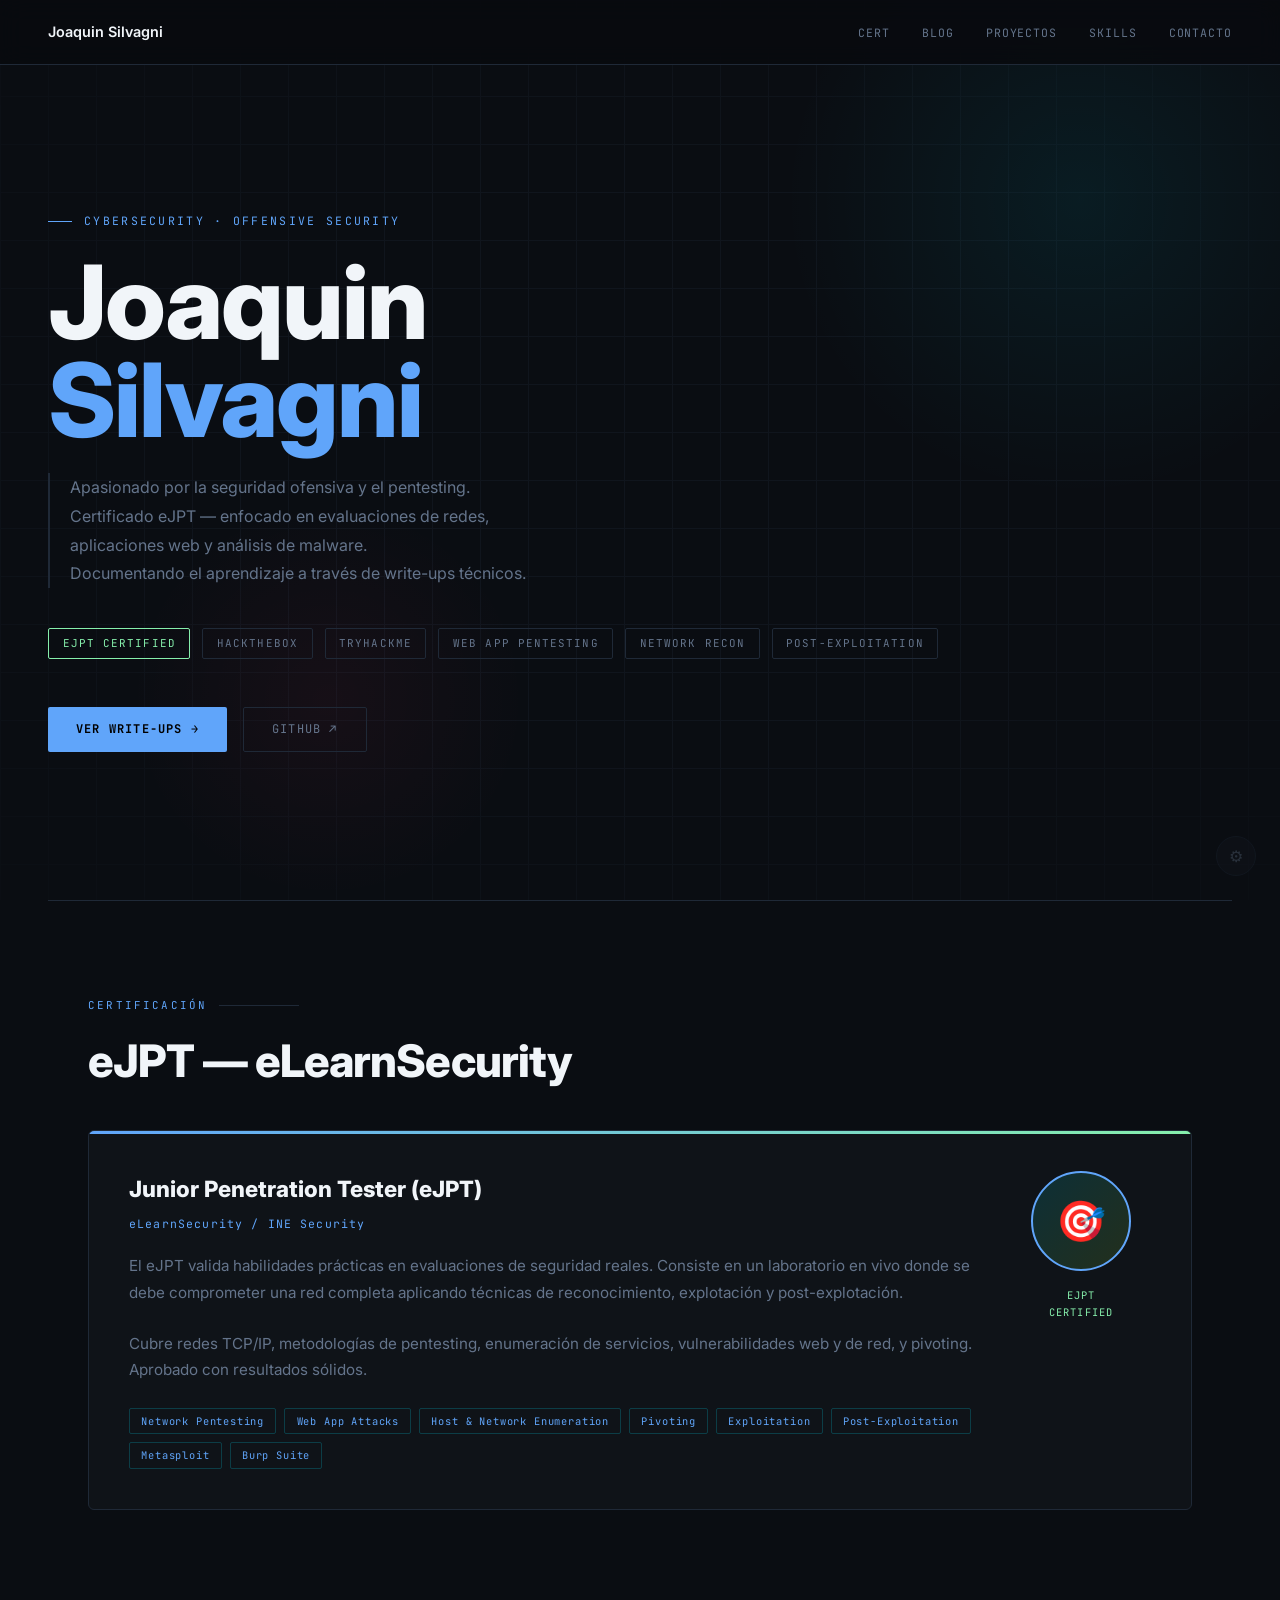
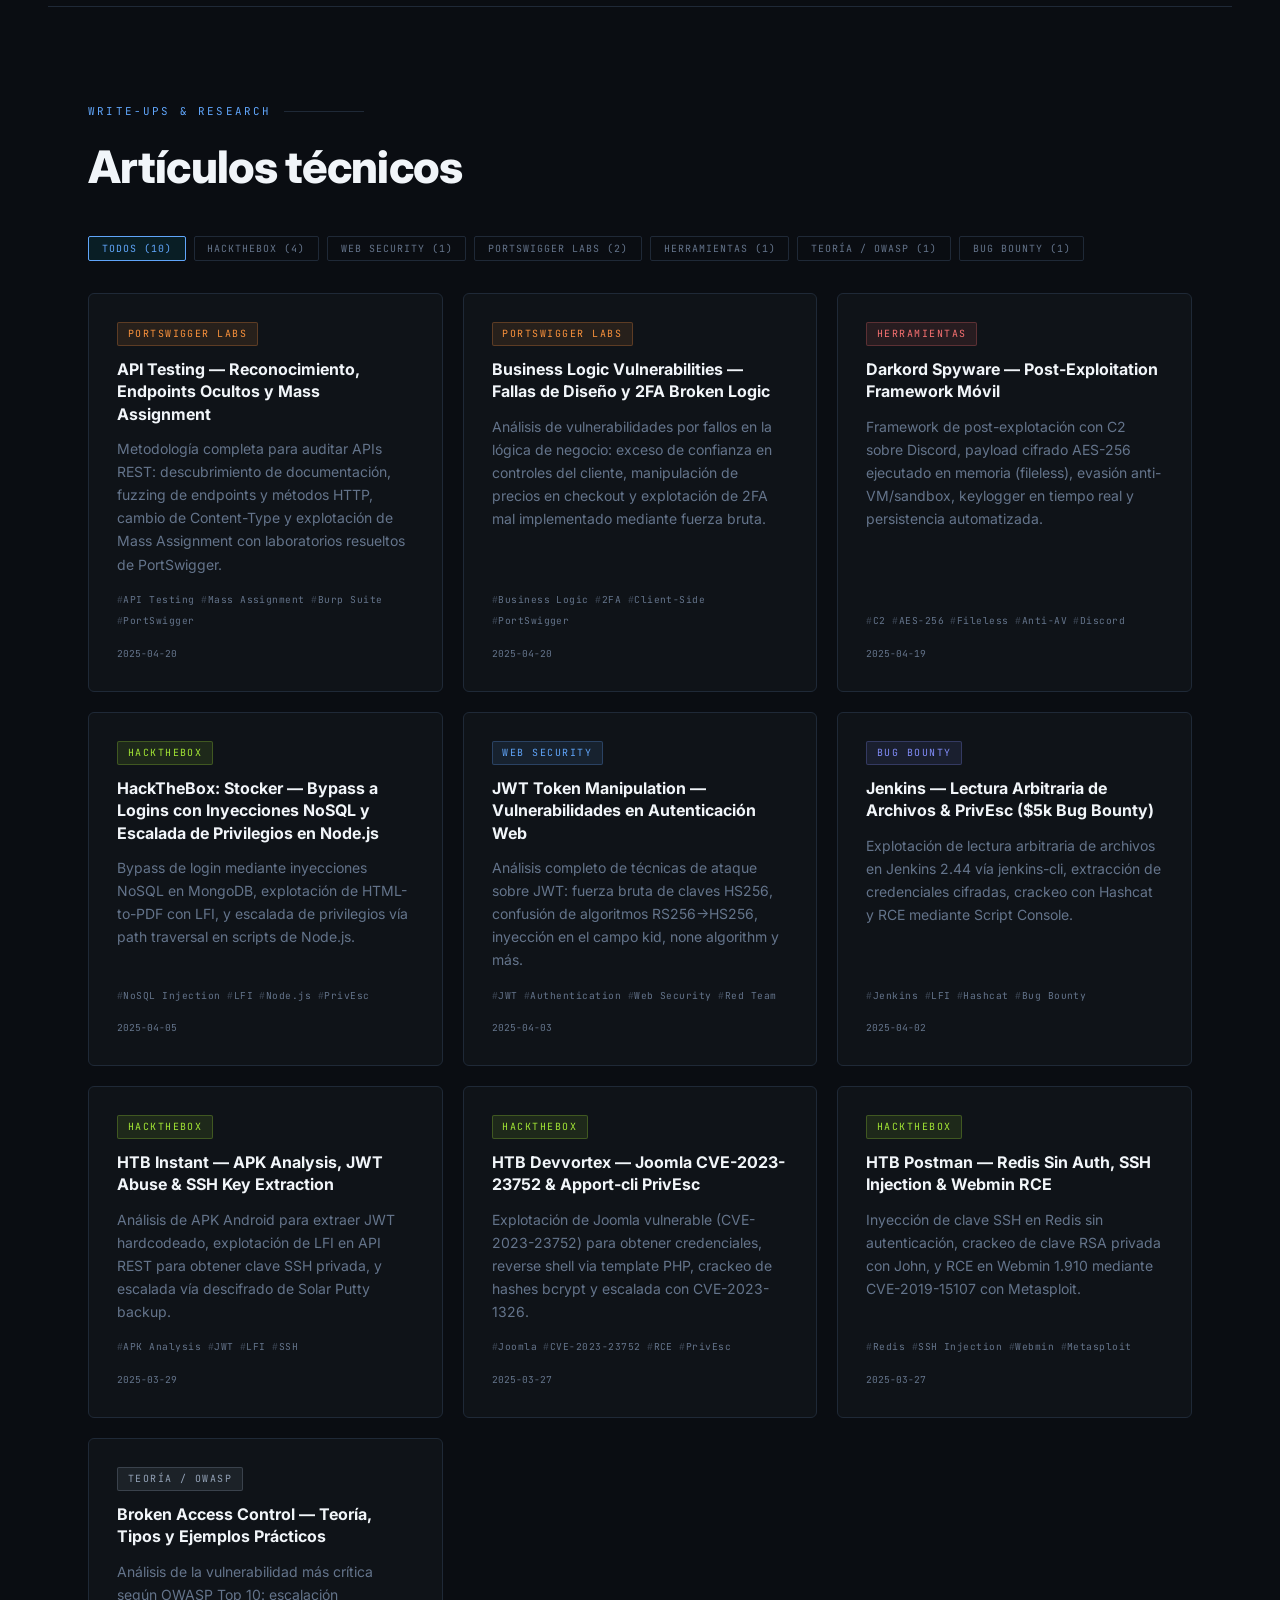
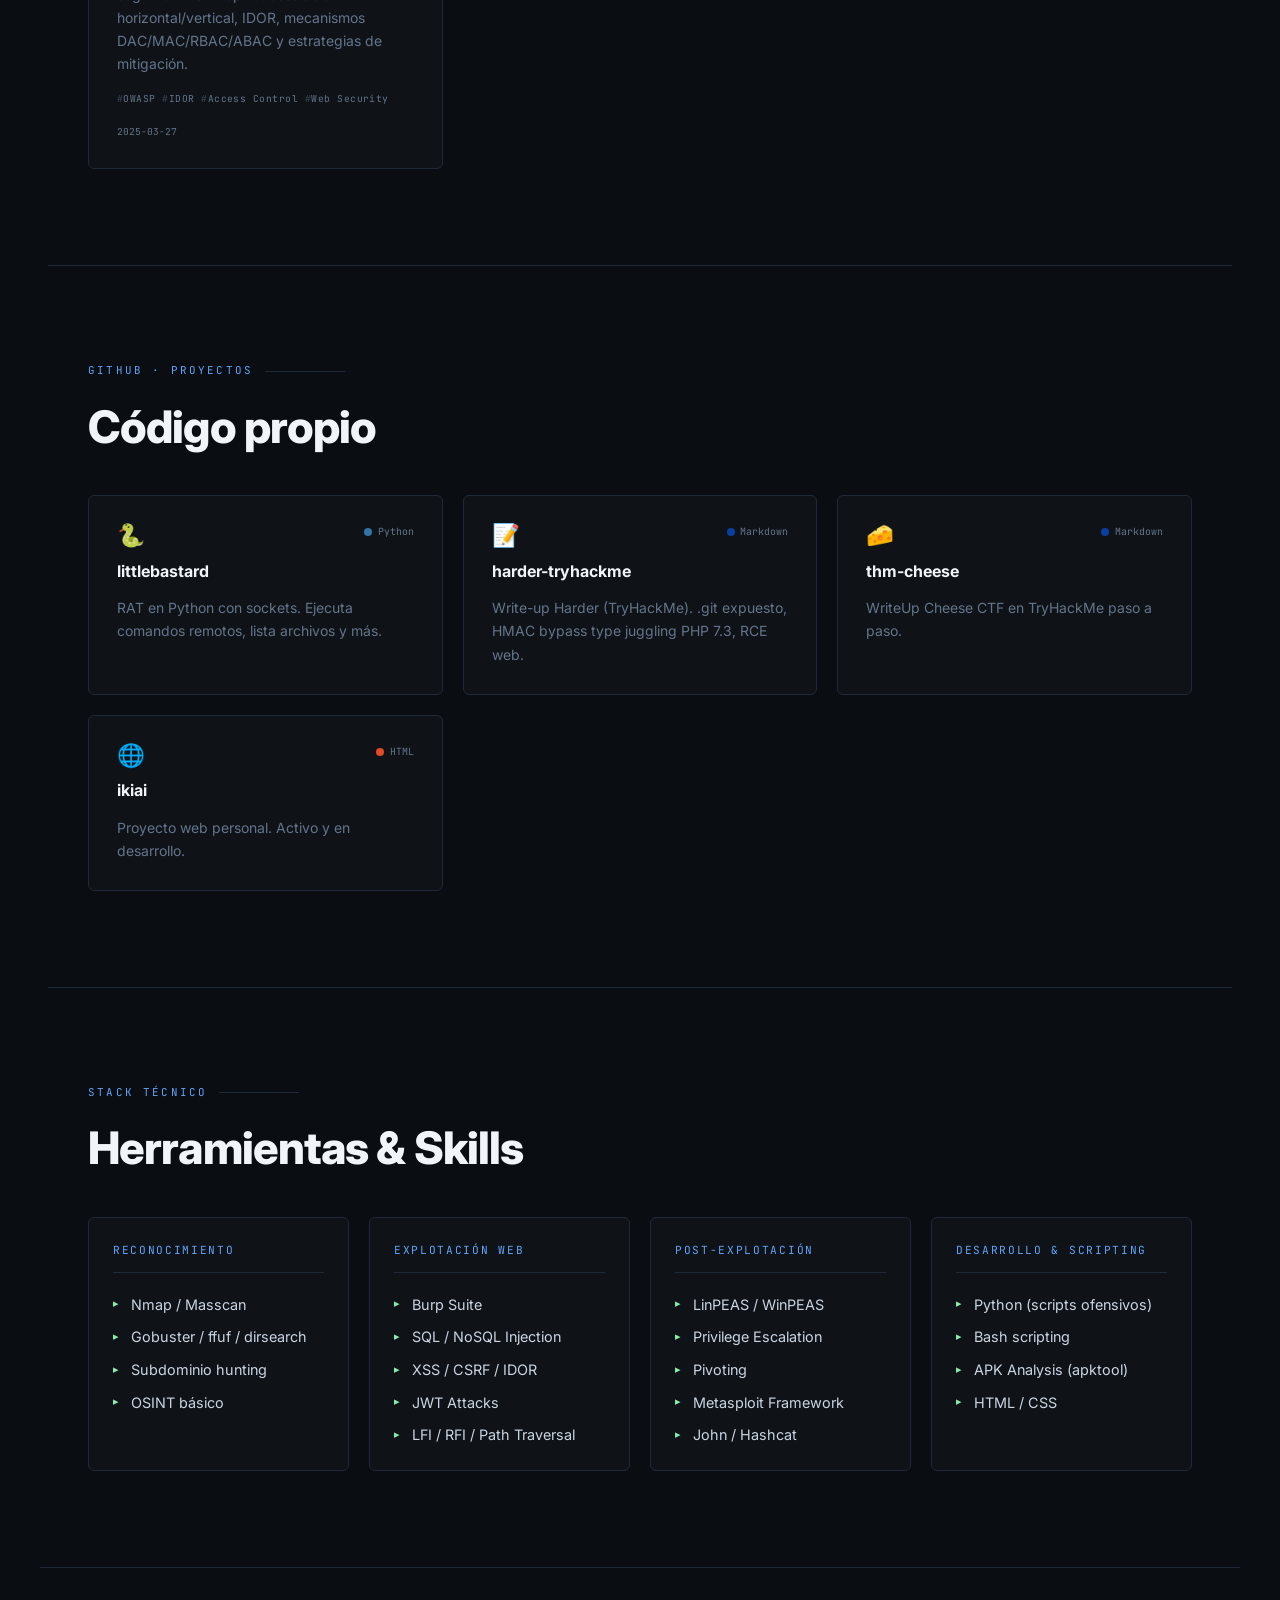
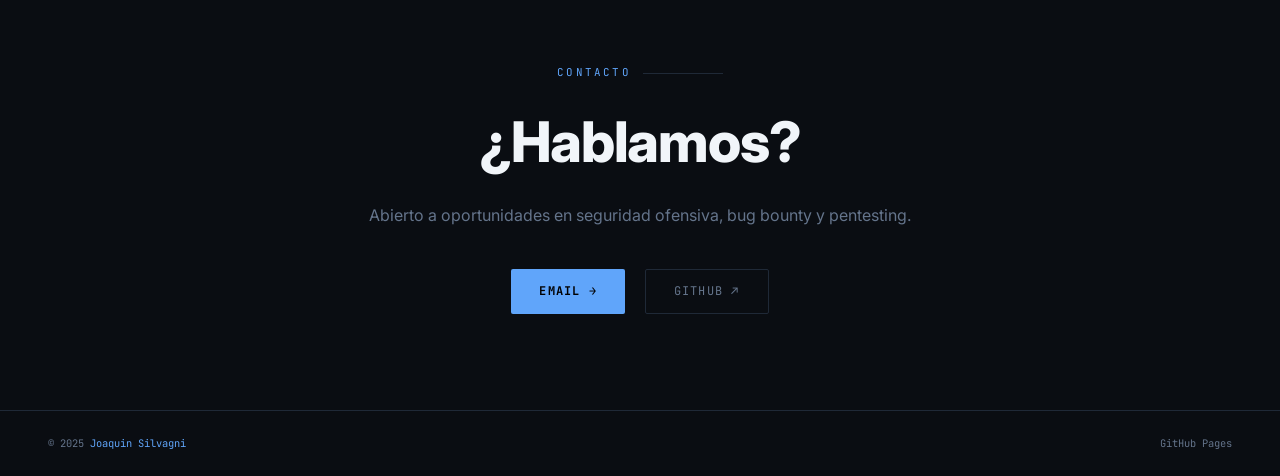
==== index.html @ 11110699 "Rediseño profesional + 2 nuevos artículos PortSwigger - Eliminar alias zsodex y terminal card del he" ====
<!DOCTYPE html>
<html lang="es">

<head>
    <meta charset="UTF-8" />
    <meta name="viewport" content="width=device-width, initial-scale=1.0" />
    <title>Joaquin Silvagni — Seguridad Informática</title>
    <meta name="description" content="Portfolio de ciberseguridad de Joaquin Silvagni (zSodex). Pentester certificado eJPT, write-ups de HackTheBox, investigación en seguridad web y herramientas ofensivas.">
    <link rel="preconnect" href="https://fonts.googleapis.com" />
    <link href="https://fonts.googleapis.com/css2?family=Inter:wght@400;500;600;700;800&family=JetBrains+Mono:ital,wght@0,400;0,700;1,400&display=swap" rel="stylesheet" />
    <link rel="stylesheet" href="css/style.css" />
</head>

<body>

    <nav>
        <a class="nav-logo" href="index.html">Joaquin Silvagni</a>
        <ul class="nav-links">
            <li><a href="#ejpt">Cert</a></li>
            <li><a href="#blog">Blog</a></li>
            <li><a href="#proyectos">Proyectos</a></li>
            <li><a href="#skills">Skills</a></li>
            <li><a href="#contacto">Contacto</a></li>
        </ul>
    </nav>

    <!-- HERO -->
    <div class="hero">
        <div class="hero-grid-bg"></div>
        <div class="hero-glow"></div>
        <div class="hero-glow2"></div>
        <div class="hero-content">
            <div class="hero-tag fi">Cybersecurity · Offensive Security</div>
            <h1 class="fi">Joaquin<br><span class="accent">Silvagni</span></h1>
            <p class="hero-desc fi">Apasionado por la seguridad ofensiva y el pentesting.<br>Certificado eJPT —
                enfocado en evaluaciones de redes,<br>aplicaciones web y análisis de malware.<br>Documentando el
                aprendizaje a través de write-ups técnicos.</p>
            <div class="hero-badges fi">
                <span class="badge highlight">eJPT certified</span>
                <span class="badge">HackTheBox</span>
                <span class="badge">TryHackMe</span>
                <span class="badge">Web App Pentesting</span>
                <span class="badge">Network Recon</span>
                <span class="badge">Post-Exploitation</span>
            </div>
            <div class="hero-cta fi">
                <a class="btn btn-primary" href="#blog">Ver Write-ups →</a>
                <a href="https://github.com/joacosilvagni" target="_blank" class="btn btn-ghost">GitHub ↗</a>
            </div>
        </div>
    </div>

    <hr class="fd">

    <!-- CERTIFICACIÓN -->
    <div class="sw" id="ejpt">
        <div class="sl">Certificación</div>
        <h2 class="st">eJPT — eLearnSecurity</h2>
        <div class="ejpt-card">
            <div>
                <div class="ejpt-title">Junior Penetration Tester (eJPT)</div>
                <div class="ejpt-sub">eLearnSecurity / INE Security</div>
                <p class="ejpt-desc">El eJPT valida habilidades prácticas en evaluaciones de seguridad reales.
                    Consiste en un laboratorio en vivo donde se debe comprometer una red completa aplicando técnicas
                    de reconocimiento, explotación y post-explotación.</p>
                <p class="ejpt-desc">Cubre redes TCP/IP, metodologías de pentesting, enumeración de servicios,
                    vulnerabilidades web y de red, y pivoting. Aprobado con resultados sólidos.</p>
                <div class="ejpt-topics">
                    <span class="tt">Network Pentesting</span>
                    <span class="tt">Web App Attacks</span>
                    <span class="tt">Host & Network Enumeration</span>
                    <span class="tt">Pivoting</span>
                    <span class="tt">Exploitation</span>
                    <span class="tt">Post-Exploitation</span>
                    <span class="tt">Metasploit</span>
                    <span class="tt">Burp Suite</span>
                </div>
            </div>
            <div class="ejpt-badge-box">
                <div class="ejpt-badge-icon">🎯</div>
                <div class="ejpt-badge-label">eJPT<br>Certified</div>
            </div>
        </div>
    </div>

    <hr class="fd">

    <!-- BLOG -->
    <div class="sw" id="blog">
        <div class="sl">Write-ups & Research</div>
        <h2 class="st">Artículos técnicos</h2>
        <div class="filters" id="filters-container"></div>
        <div class="ag" id="cards-container"></div>
    </div>

    <hr class="fd">

    <!-- PROYECTOS -->
    <div class="sw" id="proyectos">
        <div class="sl">GitHub · Proyectos</div>
        <h2 class="st">Código propio</h2>
        <div class="pg">
            <a class="pc" href="https://github.com/joacosilvagni/littlebastard" target="_blank">
                <div class="ph"><span class="pi">🐍</span><span class="pl"><span class="ld lang-python"></span>Python</span></div>
                <div class="pn">littlebastard</div>
                <div class="pd">RAT en Python con sockets. Ejecuta comandos remotos, lista archivos y más.</div>
            </a>
            <a class="pc" href="https://github.com/joacosilvagni/harder-tryhackme" target="_blank">
                <div class="ph"><span class="pi">📝</span><span class="pl"><span class="ld lang-md"></span>Markdown</span></div>
                <div class="pn">harder-tryhackme</div>
                <div class="pd">Write-up Harder (TryHackMe). .git expuesto, HMAC bypass type juggling PHP 7.3, RCE web.</div>
            </a>
            <a class="pc" href="https://github.com/joacosilvagni/thm-cheese" target="_blank">
                <div class="ph"><span class="pi">🧀</span><span class="pl"><span class="ld lang-md"></span>Markdown</span></div>
                <div class="pn">thm-cheese</div>
                <div class="pd">WriteUp Cheese CTF en TryHackMe paso a paso.</div>
            </a>
            <a class="pc" href="https://github.com/joacosilvagni/ikiai" target="_blank">
                <div class="ph"><span class="pi">🌐</span><span class="pl"><span class="ld lang-html"></span>HTML</span></div>
                <div class="pn">ikiai</div>
                <div class="pd">Proyecto web personal. Activo y en desarrollo.</div>
            </a>
        </div>
    </div>

    <hr class="fd">

    <!-- SKILLS -->
    <div class="sw" id="skills">
        <div class="sl">Stack técnico</div>
        <h2 class="st">Herramientas & Skills</h2>
        <div class="sg">
            <div class="sk">
                <div class="skt">Reconocimiento</div>
                <ul class="skl">
                    <li class="ski">Nmap / Masscan</li>
                    <li class="ski">Gobuster / ffuf / dirsearch</li>
                    <li class="ski">Subdominio hunting</li>
                    <li class="ski">OSINT básico</li>
                </ul>
            </div>
            <div class="sk">
                <div class="skt">Explotación Web</div>
                <ul class="skl">
                    <li class="ski">Burp Suite</li>
                    <li class="ski">SQL / NoSQL Injection</li>
                    <li class="ski">XSS / CSRF / IDOR</li>
                    <li class="ski">JWT Attacks</li>
                    <li class="ski">LFI / RFI / Path Traversal</li>
                </ul>
            </div>
            <div class="sk">
                <div class="skt">Post-Explotación</div>
                <ul class="skl">
                    <li class="ski">LinPEAS / WinPEAS</li>
                    <li class="ski">Privilege Escalation</li>
                    <li class="ski">Pivoting</li>
                    <li class="ski">Metasploit Framework</li>
                    <li class="ski">John / Hashcat</li>
                </ul>
            </div>
            <div class="sk">
                <div class="skt">Desarrollo & Scripting</div>
                <ul class="skl">
                    <li class="ski">Python (scripts ofensivos)</li>
                    <li class="ski">Bash scripting</li>
                    <li class="ski">APK Analysis (apktool)</li>
                    <li class="ski">HTML / CSS</li>
                </ul>
            </div>
        </div>
    </div>

    <!-- CONTACTO -->
    <div class="cs" id="contacto">
        <div class="sl" style="justify-content:center;margin-bottom:1rem">Contacto</div>
        <h2 class="ct">¿Hablamos?</h2>
        <p class="csub">Abierto a oportunidades en seguridad ofensiva, bug bounty y pentesting.</p>
        <div class="cl">
            <a href="mailto:joaquinsilvagni@gmail.com" class="btn btn-primary">Email →</a>
            <a href="https://github.com/joacosilvagni" target="_blank" class="btn btn-ghost">GitHub ↗</a>
        </div>
    </div>

    <footer>
        <span>© 2025 <span class="fa">Joaquin Silvagni</span></span>
        <span>GitHub Pages</span>
    </footer>

    <!-- ADMIN BUTTON -->
    <button class="adm-btn" id="admBtn" title="Panel admin">⚙</button>

    <!-- ADMIN OVERLAY -->
    <div class="adm-ov" id="admOv">
        <div class="adm-inner">

            <!-- TOKEN GLOBAL -->
            <div class="tok-section">
                <div class="tok-label">GitHub Token (scope: repo) — se usa en todas las acciones</div>
                <div class="tok-row">
                    <input type="password" id="globalTok" placeholder="ghp_xxxxxxxxxxxxxxxxxxxx" />
                    <button class="btn btn-sm btn-ghost" onclick="saveTok()">Guardar</button>
                </div>
                <div class="tok-ok" id="tokOk" style="display:none">✓ Token guardado para esta sesión</div>
                <div class="tnote" style="margin-top:.4rem">Generalo en <a
                        href="https://github.com/settings/tokens/new?scopes=repo"
                        target="_blank">github.com/settings/tokens</a> → scope <strong>repo</strong></div>
            </div>

            <!-- PANEL PRINCIPAL -->
            <div class="adm-panel">
                <div class="adm-hdr">
                    <span class="adm-ttl">// Panel de administración</span>
                    <button class="adm-x" id="admX">✕</button>
                </div>

                <!-- TABS -->
                <div class="adm-tabs">
                    <button class="adm-tab active" data-tab="tab-post">✏ Nuevo Post</button>
                    <button class="adm-tab" data-tab="tab-cats">🏷 Categorías</button>
                    <button class="adm-tab" data-tab="tab-posts">📋 Posts</button>
                </div>

                <div class="adm-body">

                    <!-- TAB: NUEVO POST -->
                    <div class="tab-content active" id="tab-post">
                        <div class="fr">
                            <div class="f"><label>Título</label><input type="text" id="ptitle"
                                    placeholder="HTB MáquinaXYZ — Técnica explotada"></div>
                            <div class="f"><label>Fecha</label><input type="text" id="pdate" placeholder="2025-04-20">
                            </div>
                        </div>
                        <div class="fr">
                            <div class="f">
                                <label>Categoría</label>
                                <select id="pcat"></select>
                            </div>
                            <div class="f"><label>Tags (separados por coma)</label><input type="text" id="ptags"
                                    placeholder="LFI, PrivEsc, JWT"></div>
                        </div>
                        <div class="f"><label>Descripción / resumen</label><textarea id="pdesc" rows="2"
                                placeholder="Breve descripción del post..."></textarea></div>
                        <div class="f">
                            <label>Contenido completo (Markdown)</label>
                            <textarea id="pbody" rows="20"
                                placeholder="## Introducción&#10;&#10;Escribí el writeup acá...&#10;&#10;### Enumeración inicial&#10;&#10;```&#10;nmap -sCV -p- 10.10.10.x&#10;```&#10;&#10;**Hallazgo:** puerto 80 abierto.&#10;&#10;- Puerto 22: SSH&#10;- Puerto 80: HTTP&#10;&#10;> Tip importante&#10;&#10;---&#10;&#10;## Explotación"></textarea>
                            <div class="hint"><code>## H2</code> · <code>### H3</code> · <code>**negrita**</code> ·
                                <code>`inline`</code> · <code>```bloque```</code> · <code>- lista</code> ·
                                <code>&gt; cita</code> · <code>---</code></div>
                        </div>
                        <div class="adm-acts">
                            <button class="btn btn-primary" id="pubBtn">Publicar post →</button>
                            <button class="btn btn-ghost" onclick="closeAdmin()">Cancelar</button>
                        </div>
                        <div class="msg" id="postMsg"></div>
                    </div>

                    <!-- TAB: CATEGORÍAS -->
                    <div class="tab-content" id="tab-cats">
                        <div class="cat-list" id="cat-list"></div>
                        <hr class="adm-sep">
                        <div style="font-family:var(--mono);font-size:.68rem;color:var(--accent);letter-spacing:.12em;text-transform:uppercase;margin-bottom:1rem">
                            + Nueva categoría</div>
                        <div class="fr">
                            <div class="f"><label>ID (sin espacios, ej: bug-bounty)</label><input type="text"
                                    id="cat-id" placeholder="bug-bounty"></div>
                            <div class="f"><label>Nombre visible</label><input type="text" id="cat-name-input"
                                    placeholder="Bug Bounty"></div>
                        </div>
                        <div class="f">
                            <label>Color</label>
                            <div class="color-row" id="color-picker"></div>
                            <input type="text" id="cat-color" placeholder="#00e5ff"
                                style="margin-top:.5rem;width:120px" />
                        </div>
                        <div style="margin-top:.5rem;font-family:var(--mono);font-size:.7rem;color:var(--text-dim)">
                            Preview: <span id="cat-preview" class="cat-badge" style="margin-left:.5rem">Nombre</span>
                        </div>
                        <div class="adm-acts">
                            <button class="btn btn-primary btn-sm" id="addCatBtn">Crear categoría →</button>
                        </div>
                        <div class="msg" id="catMsg"></div>
                    </div>

                    <!-- TAB: POSTS -->
                    <div class="tab-content" id="tab-posts">
                        <div style="font-family:var(--mono);font-size:.7rem;color:var(--text-dim);margin-bottom:1rem">
                            Posts publicados — podés eliminar cualquiera.</div>
                        <div class="post-list" id="post-list"></div>
                        <div class="msg" id="listMsg"></div>
                    </div>

                </div>
            </div>
        </div>
    </div>

    <script>
        // ═══════════════════════════════════════════════════════════
        // CATEGORÍAS
        // ═══════════════════════════════════════════════════════════
        const CATEGORIES = [
            { id: "htb", name: "HackTheBox", color: "#a3e635" },
            { id: "web", name: "Web Security", color: "#60a5fa" },
            { id: "portswigger", name: "PortSwigger Labs", color: "#fb923c" },
            { id: "tool", name: "Herramientas", color: "#f87171" },
            { id: "theory", name: "Teoría / OWASP", color: "#94a3b8" },
            { id: "bugbounty", name: "Bug Bounty", color: "#818cf8" }
        ];

        // ═══════════════════════════════════════════════════════════
        // POSTS — metadata + link a página individual
        // ═══════════════════════════════════════════════════════════
        const POSTS = [
            {
                id: 1, cat: "htb",
                title: "HackTheBox: Stocker — Bypass a Logins con Inyecciones NoSQL y Escalada de Privilegios en Node.js",
                date: "2025-04-05",
                desc: "Bypass de login mediante inyecciones NoSQL en MongoDB, explotación de HTML-to-PDF con LFI, y escalada de privilegios vía path traversal en scripts de Node.js.",
                tags: ["NoSQL Injection", "LFI", "Node.js", "PrivEsc"],
                url: "posts/stocker.html"
            },
            {
                id: 2, cat: "web",
                title: "JWT Token Manipulation — Vulnerabilidades en Autenticación Web",
                date: "2025-04-03",
                desc: "Análisis completo de técnicas de ataque sobre JWT: fuerza bruta de claves HS256, confusión de algoritmos RS256→HS256, inyección en el campo kid, none algorithm y más.",
                tags: ["JWT", "Authentication", "Web Security", "Red Team"],
                url: "posts/jwt-manipulation.html"
            },
            {
                id: 3, cat: "bugbounty",
                title: "Jenkins — Lectura Arbitraria de Archivos & PrivEsc ($5k Bug Bounty)",
                date: "2025-04-02",
                desc: "Explotación de lectura arbitraria de archivos en Jenkins 2.44 vía jenkins-cli, extracción de credenciales cifradas, crackeo con Hashcat y RCE mediante Script Console.",
                tags: ["Jenkins", "LFI", "Hashcat", "Bug Bounty"],
                url: "posts/jenkins.html"
            },
            {
                id: 4, cat: "htb",
                title: "HTB Instant — APK Analysis, JWT Abuse & SSH Key Extraction",
                date: "2025-03-29",
                desc: "Análisis de APK Android para extraer JWT hardcodeado, explotación de LFI en API REST para obtener clave SSH privada, y escalada vía descifrado de Solar Putty backup.",
                tags: ["APK Analysis", "JWT", "LFI", "SSH"],
                url: "posts/instant.html"
            },
            {
                id: 5, cat: "htb",
                title: "HTB Devvortex — Joomla CVE-2023-23752 & Apport-cli PrivEsc",
                date: "2025-03-27",
                desc: "Explotación de Joomla vulnerable (CVE-2023-23752) para obtener credenciales, reverse shell via template PHP, crackeo de hashes bcrypt y escalada con CVE-2023-1326.",
                tags: ["Joomla", "CVE-2023-23752", "RCE", "PrivEsc"],
                url: "posts/devvortex.html"
            },
            {
                id: 6, cat: "htb",
                title: "HTB Postman — Redis Sin Auth, SSH Injection & Webmin RCE",
                date: "2025-03-27",
                desc: "Inyección de clave SSH en Redis sin autenticación, crackeo de clave RSA privada con John, y RCE en Webmin 1.910 mediante CVE-2019-15107 con Metasploit.",
                tags: ["Redis", "SSH Injection", "Webmin", "Metasploit"],
                url: "posts/postman.html"
            },
            {
                id: 7, cat: "theory",
                title: "Broken Access Control — Teoría, Tipos y Ejemplos Prácticos",
                date: "2025-03-27",
                desc: "Análisis de la vulnerabilidad más crítica según OWASP Top 10: escalación horizontal/vertical, IDOR, mecanismos DAC/MAC/RBAC/ABAC y estrategias de mitigación.",
                tags: ["OWASP", "IDOR", "Access Control", "Web Security"],
                url: "posts/broken-access-control.html"
            },
            {
                id: 8, cat: "tool",
                title: "Darkord Spyware — Post-Exploitation Framework Móvil",
                date: "2025-04-19",
                desc: "Framework de post-explotación con C2 sobre Discord, payload cifrado AES-256 ejecutado en memoria (fileless), evasión anti-VM/sandbox, keylogger en tiempo real y persistencia automatizada.",
                tags: ["C2", "AES-256", "Fileless", "Anti-AV", "Discord"],
                url: "posts/darkord.html"
            },
            {
                id: 9, cat: "portswigger",
                title: "API Testing — Reconocimiento, Endpoints Ocultos y Mass Assignment",
                date: "2025-04-20",
                desc: "Metodología completa para auditar APIs REST: descubrimiento de documentación, fuzzing de endpoints y métodos HTTP, cambio de Content-Type y explotación de Mass Assignment con laboratorios resueltos de PortSwigger.",
                tags: ["API Testing", "Mass Assignment", "Burp Suite", "PortSwigger"],
                url: "posts/portswigger-api-testing.html"
            },
            {
                id: 10, cat: "portswigger",
                title: "Business Logic Vulnerabilities — Fallas de Diseño y 2FA Broken Logic",
                date: "2025-04-20",
                desc: "Análisis de vulnerabilidades por fallos en la lógica de negocio: exceso de confianza en controles del cliente, manipulación de precios en checkout y explotación de 2FA mal implementado mediante fuerza bruta.",
                tags: ["Business Logic", "2FA", "Client-Side", "PortSwigger"],
                url: "posts/portswigger-business-logic.html"
            }
        ];

        // ═══════════════════════════════════════════════════════════
        // UTILS
        // ═══════════════════════════════════════════════════════════
        let activeFilter = 'all';

        function getCat(id) { return CATEGORIES.find(c => c.id === id); }

        function hexToRgba(hex, a) {
            const r = parseInt(hex.slice(1, 3), 16), g = parseInt(hex.slice(3, 5), 16), b = parseInt(hex.slice(5, 7), 16);
            return 'rgba(' + r + ',' + g + ',' + b + ',' + a + ')';
        }

        // ═══════════════════════════════════════════════════════════
        // RENDER CARDS + FILTROS
        // ═══════════════════════════════════════════════════════════
        function buildCard(post) {
            const cat = getCat(post.cat);
            const color = cat ? cat.color : '#94a3b8';
            const d = document.createElement('a');
            d.className = 'ac';
            d.href = post.url;
            d.innerHTML =
                '<span class="cat-badge" style="background:' + hexToRgba(color, .1) + ';color:' + color + ';border:1px solid ' + hexToRgba(color, .25) + '">' + (cat ? cat.name : (post.cat || 'Sin categoría')) + '</span>' +
                '<div class="atitle">' + post.title + '</div>' +
                '<div class="adesc">' + post.desc + '</div>' +
                '<div class="atags">' + (post.tags || []).map(t => '<span class="tag">' + t + '</span>').join('') + '</div>' +
                '<div style="display:flex;justify-content:space-between;align-items:center;margin-top:.25rem">' +
                '<span class="adate">' + (post.date || '') + '</span>' +
                '<span class="aarrow">Leer →</span></div>';
            return d;
        }

        function renderCards() {
            const fc = document.getElementById('filters-container');
            fc.innerHTML = '';
            const allBtn = document.createElement('button');
            allBtn.className = 'filter-btn' + (activeFilter === 'all' ? ' active' : '');
            allBtn.textContent = 'Todos (' + POSTS.length + ')';
            allBtn.addEventListener('click', () => { activeFilter = 'all'; renderCards(); });
            fc.appendChild(allBtn);
            CATEGORIES.forEach(cat => {
                const count = POSTS.filter(p => p.cat === cat.id).length;
                if (!count) return;
                const b = document.createElement('button');
                b.className = 'filter-btn' + (activeFilter === cat.id ? ' active' : '');
                b.textContent = cat.name + ' (' + count + ')';
                if (activeFilter === cat.id) { b.style.borderColor = cat.color; b.style.color = cat.color; b.style.background = hexToRgba(cat.color, .08); }
                b.addEventListener('click', () => { activeFilter = cat.id; renderCards(); });
                fc.appendChild(b);
            });
            const cc = document.getElementById('cards-container');
            cc.innerHTML = '';
            const sorted = [...POSTS].sort((a, b) => (b.date || '').localeCompare(a.date || ''));
            const filtered = activeFilter === 'all' ? sorted : sorted.filter(p => p.cat === activeFilter);
            if (!filtered.length) {
                cc.innerHTML = '<div style="font-family:var(--mono);font-size:.8rem;color:var(--text-dim);grid-column:1/-1;padding:2rem 0">No hay posts en esta categoría aún.</div>';
            } else {
                filtered.forEach(p => cc.appendChild(buildCard(p)));
            }
        }

        renderCards();

        // ═══════════════════════════════════════════════════════════
        // MARKDOWN → HTML RENDERER
        // ═══════════════════════════════════════════════════════════
        function renderMD(md) {
            if (!md) return '<p><em>Sin contenido.</em></p>';
            let h = md
                .replace(/&/g, '&amp;').replace(/</g, '&lt;').replace(/>/g, '&gt;')
                .replace(/```([\s\S]*?)```/g, (_, c) => '<pre><code>' + c.trim() + '</code></pre>')
                .replace(/^### (.+)$/gm, '<h3>$1</h3>')
                .replace(/^## (.+)$/gm, '<h2>$1</h2>')
                .replace(/^# (.+)$/gm, '<h2>$1</h2>')
                .replace(/\*\*(.+?)\*\*/g, '<strong>$1</strong>')
                .replace(/\*(.+?)\*/g, '<em>$1</em>')
                .replace(/`([^`]+)`/g, '<code>$1</code>')
                .replace(/^&gt; (.+)$/gm, '<blockquote><p>$1</p></blockquote>')
                .replace(/^---$/gm, '<hr>')
                .replace(/^- (.+)$/gm, '<li>$1</li>');
            h = h.replace(/(<li>[\s\S]*?<\/li>\n?)+/g, m => '<ul>' + m + '</ul>');
            const bt = /^(<h[23]|<ul|<ol|<li|<pre|<blockquote|<hr)/;
            h = h.split('\n').map(l => { l = l.trim(); if (!l) return ''; if (bt.test(l)) return l; return '<p>' + l + '</p>'; }).join('\n');
            return h;
        }

        // ═══════════════════════════════════════════════════════════
        // SLUG GENERATOR
        // ═══════════════════════════════════════════════════════════
        function slugify(text) {
            return text.toLowerCase()
                .normalize('NFD').replace(/[\u0300-\u036f]/g, '')
                .replace(/[^a-z0-9]+/g, '-')
                .replace(/^-+|-+$/g, '')
                .substring(0, 60);
        }

        // ═══════════════════════════════════════════════════════════
        // POST HTML TEMPLATE GENERATOR
        // ═══════════════════════════════════════════════════════════
        function generatePostHTML(post, bodyHTML) {
            const cat = getCat(post.cat);
            const color = cat ? cat.color : '#94a3b8';
            const catName = cat ? cat.name : (post.cat || 'Sin categoría');
            const tagsHTML = (post.tags || []).map(t => '<span class="tag">' + t + '</span>').join('\n                    ');
            return `<!DOCTYPE html>
<html lang="es">
<head>
    <meta charset="UTF-8">
    <meta name="viewport" content="width=device-width, initial-scale=1.0">
    <title>${post.title} — Joaquin Silvagni</title>
    <link rel="preconnect" href="https://fonts.googleapis.com">
    <link href="https://fonts.googleapis.com/css2?family=Space+Mono:ital,wght@0,400;0,700;1,400&family=Syne:wght@400;600;700;800&display=swap" rel="stylesheet">
    <link rel="stylesheet" href="../css/style.css">
</head>
<body>
    <nav>
        <a class="nav-logo" href="../index.html"><span>~/</span>zsodex</a>
        <ul class="nav-links">
            <li><a href="../index.html#ejpt">Cert</a></li>
            <li><a href="../index.html#blog">Blog</a></li>
            <li><a href="../index.html#proyectos">Proyectos</a></li>
            <li><a href="../index.html#skills">Skills</a></li>
            <li><a href="../index.html#contacto">Contacto</a></li>
        </ul>
    </nav>
    <div class="post-page" style="display:block">
        <a class="pb" href="../index.html#blog">&larr; Volver al blog</a>
        <div class="pc2">
            <div class="ph2">
                <div class="pm">
                    <span class="cat-badge" style="background:${hexToRgba(color,.1)};color:${color};border:1px solid ${hexToRgba(color,.25)}">${catName}</span>
                    <span class="pdate">${post.date}</span>
                </div>
                <h1 class="ph1">${post.title}</h1>
                <p class="psum">${post.desc}</p>
                <div class="ptr">
                    ${tagsHTML}
                </div>
            </div>
            <div class="post-content">
                ${bodyHTML}
            </div>
        </div>
    </div>
    <footer><span>&copy; 2025 <span class="fa">Joaquin Silvagni</span> &middot; zSodex</span><span>Built with &#x1F5A4; &middot; GitHub Pages</span></footer>
</body>
</html>`;
        }

        // ═══════════════════════════════════════════════════════════
        // ADMIN — TOKEN
        // ═══════════════════════════════════════════════════════════
        let _tok = '';
        function saveTok() {
            _tok = document.getElementById('globalTok').value.trim();
            if (_tok) { document.getElementById('tokOk').style.display = 'block'; }
        }

        // ═══════════════════════════════════════════════════════════
        // ADMIN — TABS
        // ═══════════════════════════════════════════════════════════
        document.querySelectorAll('.adm-tab').forEach(btn => {
            btn.addEventListener('click', () => {
                document.querySelectorAll('.adm-tab').forEach(b => b.classList.remove('active'));
                document.querySelectorAll('.tab-content').forEach(t => t.classList.remove('active'));
                btn.classList.add('active');
                document.getElementById(btn.dataset.tab).classList.add('active');
                if (btn.dataset.tab === 'tab-cats') renderCatList();
                if (btn.dataset.tab === 'tab-posts') renderPostList();
            });
        });

        // ═══════════════════════════════════════════════════════════
        // ADMIN — OPEN / CLOSE
        // ═══════════════════════════════════════════════════════════
        const ov = document.getElementById('admOv');
        function openAdmin() {
            if (!document.getElementById('pdate').value)
                document.getElementById('pdate').value = new Date().toISOString().slice(0, 10);
            buildCatSelect();
            ov.classList.add('open');
        }
        function closeAdmin() { ov.classList.remove('open'); }
        document.getElementById('admBtn').addEventListener('click', openAdmin);
        document.getElementById('admX').addEventListener('click', closeAdmin);

        // ═══════════════════════════════════════════════════════════
        // ADMIN — CATEGORÍAS
        // ═══════════════════════════════════════════════════════════
        const PALETTE = ['#00e5ff', '#a3e635', '#ff3c6e', '#fb923c', '#818cf8', '#34d399', '#f472b6', '#facc15', '#94a3b8', '#e879f9'];

        function buildCatSelect() {
            const sel = document.getElementById('pcat');
            sel.innerHTML = '';
            CATEGORIES.forEach(c => {
                const o = document.createElement('option');
                o.value = c.id; o.textContent = c.name;
                sel.appendChild(o);
            });
        }
        buildCatSelect();

        function renderCatList() {
            const el = document.getElementById('cat-list');
            el.innerHTML = '';
            if (!CATEGORIES.length) { el.innerHTML = '<div style="font-family:var(--mono);font-size:.75rem;color:var(--text-dim)">No hay categorías todavía.</div>'; return; }
            CATEGORIES.forEach((cat, i) => {
                const row = document.createElement('div');
                row.className = 'cat-row';
                const builtIn = i < 6;
                row.innerHTML =
                    '<span class="cat-color-dot" style="background:' + cat.color + '"></span>' +
                    '<span class="cat-name">' + cat.name + '</span>' +
                    '<span class="cat-id">' + cat.id + '</span>' +
                    (!builtIn ? '<button class="btn btn-sm btn-danger" data-idx="' + i + '">Eliminar</button>' : '<span style="font-family:var(--mono);font-size:.6rem;color:var(--text-dim)">built-in</span>');
                el.appendChild(row);
            });
            el.querySelectorAll('[data-idx]').forEach(btn => {
                btn.addEventListener('click', () => {
                    const idx = parseInt(btn.dataset.idx);
                    CATEGORIES.splice(idx, 1);
                    renderCatList(); buildCatSelect();
                    setMsg('catMsg', '✓ Categoría eliminada (guardá cambios para persistir).', 'ok');
                });
            });
        }

        // Color picker
        (function initPicker() {
            const picker = document.getElementById('color-picker');
            PALETTE.forEach(c => {
                const sw = document.createElement('span');
                sw.className = 'color-swatch'; sw.style.background = c; sw.dataset.color = c;
                sw.title = c;
                sw.addEventListener('click', () => {
                    picker.querySelectorAll('.color-swatch').forEach(s => s.classList.remove('sel'));
                    sw.classList.add('sel');
                    document.getElementById('cat-color').value = c;
                    updatePreview();
                });
                picker.appendChild(sw);
            });
        })();

        document.getElementById('cat-color').addEventListener('input', updatePreview);
        document.getElementById('cat-name-input').addEventListener('input', updatePreview);
        function updatePreview() {
            const color = document.getElementById('cat-color').value || '#00e5ff';
            const name = document.getElementById('cat-name-input').value || 'Nombre';
            const prev = document.getElementById('cat-preview');
            prev.textContent = name;
            try {
                prev.style.background = hexToRgba(color, .1);
                prev.style.color = color;
                prev.style.border = '1px solid ' + hexToRgba(color, .25);
            } catch (e) { }
        }

        document.getElementById('addCatBtn').addEventListener('click', () => {
            const id = document.getElementById('cat-id').value.trim().replace(/\s+/g, '-').toLowerCase();
            const name = document.getElementById('cat-name-input').value.trim();
            const color = document.getElementById('cat-color').value.trim() || '#00e5ff';
            if (!id || !name) { setMsg('catMsg', 'ID y nombre son obligatorios.', 'err'); return; }
            if (CATEGORIES.find(c => c.id === id)) { setMsg('catMsg', 'Ya existe una categoría con ese ID.', 'err'); return; }
            CATEGORIES.push({ id, name, color });
            document.getElementById('cat-id').value = '';
            document.getElementById('cat-name-input').value = '';
            document.getElementById('cat-color').value = '';
            renderCatList(); buildCatSelect(); renderCards();
            setMsg('catMsg', '✓ Categoría creada. Publicá un post o guardá para persistir.', 'ok');
        });

        // ═══════════════════════════════════════════════════════════
        // ADMIN — LISTA DE POSTS
        // ═══════════════════════════════════════════════════════════
        function renderPostList() {
            const el = document.getElementById('post-list');
            el.innerHTML = '';
            if (!POSTS.length) { el.innerHTML = '<div style="font-family:var(--mono);font-size:.75rem;color:var(--text-dim)">No hay posts publicados.</div>'; return; }
            const sorted = [...POSTS].sort((a, b) => (b.date || '').localeCompare(a.date || ''));
            sorted.forEach(post => {
                const cat = getCat(post.cat);
                const row = document.createElement('div');
                row.className = 'post-row';
                const color = cat ? cat.color : '#94a3b8';
                row.innerHTML =
                    '<span style="width:8px;height:8px;border-radius:50%;background:' + color + ';flex-shrink:0;display:inline-block"></span>' +
                    '<span class="post-row-title">' + post.title + '</span>' +
                    '<span class="post-row-date">' + post.date + '</span>' +
                    '<button class="btn btn-sm btn-danger" data-id="' + post.id + '">✕</button>';
                el.appendChild(row);
            });
            el.querySelectorAll('[data-id]').forEach(btn => {
                btn.addEventListener('click', async () => {
                    const id = parseInt(btn.dataset.id);
                    const post = POSTS.find(p => p.id === id);
                    if (!post) return;
                    if (!confirm('¿Eliminar "' + post.title + '"?')) return;
                    const postUrl = post.url;
                    const idx = POSTS.indexOf(post);
                    POSTS.splice(idx, 1);
                    renderPostList(); renderCards();
                    setMsg('listMsg', '⟳ Eliminando post...', 'load');
                    const tok = _tok || document.getElementById('globalTok').value.trim();
                    if (!tok) { setMsg('listMsg', 'Token requerido.', 'err'); return; }
                    try {
                        // Delete post file
                        await deleteFile(tok, postUrl, 'Delete: ' + post.title);
                        // Update index.html
                        await uploadIndex(tok, 'Remove post: ' + post.title);
                        setMsg('listMsg', '✓ Post eliminado. Sitio actualizado en ~30s.', 'ok');
                    } catch (e) {
                        setMsg('listMsg', '✗ Error: ' + e.message, 'err');
                    }
                });
            });
        }

        // ═══════════════════════════════════════════════════════════
        // ADMIN — PUBLICAR POST
        // ═══════════════════════════════════════════════════════════
        document.getElementById('pubBtn').addEventListener('click', async () => {
            const tok = _tok || document.getElementById('globalTok').value.trim();
            const title = document.getElementById('ptitle').value.trim();
            const date = document.getElementById('pdate').value.trim();
            const cat = document.getElementById('pcat').value;
            const desc = document.getElementById('pdesc').value.trim();
            const tgr = document.getElementById('ptags').value.trim();
            const body = document.getElementById('pbody').value.trim();
            if (!tok) { setMsg('postMsg', 'Pegá tu GitHub Token arriba.', 'err'); return; }
            if (!title || !desc || !body) { setMsg('postMsg', 'Completá título, descripción y contenido.', 'err'); return; }
            setMsg('postMsg', '⟳ Publicando...', 'load');
            document.getElementById('pubBtn').disabled = true;
            try {
                const tags = tgr ? tgr.split(',').map(t => t.trim()).filter(Boolean) : [];
                const slug = slugify(title);
                const postUrl = 'posts/' + slug + '.html';
                const post = {
                    id: Date.now(),
                    cat,
                    title,
                    date: date || new Date().toISOString().slice(0, 10),
                    desc,
                    tags,
                    url: postUrl
                };

                // Generate post HTML
                const bodyHTML = renderMD(body);
                const postHTML = generatePostHTML(post, bodyHTML);

                // Push post file to GitHub
                await uploadFile(tok, postUrl, postHTML, 'Add post: ' + title);

                // Add to POSTS array and update index.html
                POSTS.unshift(post);
                renderCards();
                await uploadIndex(tok, 'Update index: add ' + title);

                setMsg('postMsg', '✓ Post publicado. El sitio se actualizará en ~30 segundos.', 'ok');
                ['ptitle', 'pdesc', 'ptags', 'pbody'].forEach(id => { document.getElementById(id).value = ''; });
                document.getElementById('pdate').value = new Date().toISOString().slice(0, 10);
            } catch (e) {
                setMsg('postMsg', '✗ Error: ' + e.message, 'err');
            } finally { document.getElementById('pubBtn').disabled = false; }
        });

        // ═══════════════════════════════════════════════════════════
        // GITHUB API HELPERS
        // ═══════════════════════════════════════════════════════════
        const REPO = 'joacosilvagni/joacosilvagni.github.io';
        const API_BASE = 'https://api.github.com/repos/' + REPO + '/contents/';

        function ghHeaders(tok) {
            return { 'Authorization': 'token ' + tok, 'Content-Type': 'application/json' };
        }

        async function uploadFile(tok, path, content, msg) {
            const url = API_BASE + path;
            const headers = ghHeaders(tok);
            // Check if file exists (to get sha)
            let sha = null;
            try {
                const getR = await fetch(url, { headers });
                if (getR.ok) {
                    const data = await getR.json();
                    sha = data.sha;
                }
            } catch (e) { /* file doesn't exist */ }
            const body = { message: msg, content: btoa(unescape(encodeURIComponent(content))) };
            if (sha) body.sha = sha;
            const putR = await fetch(url, { method: 'PUT', headers, body: JSON.stringify(body) });
            if (!putR.ok) { const e = await putR.json(); throw new Error(e.message || 'Error al subir ' + path); }
        }

        async function deleteFile(tok, path, msg) {
            const url = API_BASE + path;
            const headers = ghHeaders(tok);
            try {
                const getR = await fetch(url, { headers });
                if (!getR.ok) return; // file doesn't exist
                const data = await getR.json();
                const delR = await fetch(url, {
                    method: 'DELETE',
                    headers,
                    body: JSON.stringify({ message: msg, sha: data.sha })
                });
                if (!delR.ok) { const e = await delR.json(); throw new Error(e.message); }
            } catch (e) { console.warn('Delete failed:', e); }
        }

        async function uploadIndex(tok, msg) {
            // Read current index.html, replace POSTS and CATEGORIES arrays, push
            const url = API_BASE + 'index.html';
            const headers = ghHeaders(tok);
            const getR = await fetch(url, { headers });
            if (!getR.ok) throw new Error('No se pudo leer index.html del repo');
            const getData = await getR.json();
            const sha = getData.sha;
            const currentHTML = decodeURIComponent(escape(atob(getData.content.replace(/\n/g, ''))));

            // Replace CATEGORIES
            const catStart = 'const CATEGORIES = [';
            const catEnd = '];\n\n        // ═══════════════════════════════════════════════════════════\n        // POSTS';
            const i1 = currentHTML.indexOf(catStart);
            const i1e = currentHTML.indexOf(catEnd);
            if (i1 === -1 || i1e === -1) throw new Error('Marcador CATEGORIES no encontrado');

            // Replace POSTS
            const postStart = 'const POSTS = [';
            const postEnd = '];\n\n        // ═══════════════════════════════════════════════════════════\n        // UTILS';
            const i2 = currentHTML.indexOf(postStart, i1e);
            const i2e = currentHTML.indexOf(postEnd, i2);
            if (i2 === -1 || i2e === -1) throw new Error('Marcador POSTS no encontrado');

            const newCats = JSON.stringify(CATEGORIES, null, 12).replace(/\n/g, '\n            ');
            const newPosts = JSON.stringify(POSTS, null, 12).replace(/\n/g, '\n            ');

            const newHTML = currentHTML.slice(0, i1) +
                'const CATEGORIES = ' + newCats + catEnd +
                currentHTML.slice(i1e + catEnd.length, i2) +
                'const POSTS = ' + newPosts + postEnd +
                currentHTML.slice(i2e + postEnd.length);

            const body = { message: msg, content: btoa(unescape(encodeURIComponent(newHTML))), sha };
            const putR = await fetch(url, { method: 'PUT', headers, body: JSON.stringify(body) });
            if (!putR.ok) { const e = await putR.json(); throw new Error(e.message || 'Error al subir index.html'); }
        }

        function setMsg(id, m, t) {
            const el = document.getElementById(id);
            el.textContent = m;
            el.className = 'msg ' + t;
        }
    </script>


</body>

</html>
---- css/style.css ----
:root {
    --bg: #0a0d12;
    --bg2: #0f1318;
    --bg3: #141920;
    --border: #1f2937;
    --accent: #60a5fa;
    --accent2: #f87171;
    --accent3: #86efac;
    --text: #cbd5e1;
    --text-dim: #64748b;
    --text-bright: #f1f5f9;
    --mono: 'JetBrains Mono', monospace;
    --sans: 'Inter', sans-serif
}

* {
    margin: 0;
    padding: 0;
    box-sizing: border-box
}

::selection {
    background: var(--accent);
    color: #000
}

html {
    scroll-behavior: smooth
}

body {
    background: var(--bg);
    color: var(--text);
    font-family: var(--sans);
    line-height: 1.6;
    overflow-x: hidden
}


/* NAV */
nav {
    position: fixed;
    top: 0;
    left: 0;
    right: 0;
    z-index: 100;
    display: flex;
    align-items: center;
    justify-content: space-between;
    padding: 1.2rem 3rem;
    border-bottom: 1px solid var(--border);
    background: rgba(8, 11, 15, .9);
    backdrop-filter: blur(12px)
}

.nav-logo {
    font-family: var(--sans);
    font-size: .9rem;
    font-weight: 600;
    color: var(--text-bright);
    cursor: pointer;
    text-decoration: none
}

.nav-links {
    display: flex;
    gap: 2rem;
    list-style: none
}

.nav-links a {
    font-family: var(--mono);
    font-size: .72rem;
    color: var(--text-dim);
    text-decoration: none;
    letter-spacing: .08em;
    text-transform: uppercase;
    transition: color .2s;
    cursor: pointer
}

.nav-links a:hover {
    color: var(--accent)
}

/* PAGES */
.page {
    display: none
}

.page.active {
    display: block
}

/* HERO */
.hero {
    min-height: 100vh;
    display: flex;
    flex-direction: column;
    justify-content: center;
    padding: 8rem 3rem 4rem;
    position: relative;
    overflow: hidden
}

.hero-grid-bg {
    position: absolute;
    inset: 0;
    background-image: linear-gradient(var(--border) 1px, transparent 1px), linear-gradient(90deg, var(--border) 1px, transparent 1px);
    background-size: 48px 48px;
    opacity: .3;
    mask-image: radial-gradient(ellipse 80% 80% at 50% 50%, black 40%, transparent 100%)
}

.hero-glow {
    position: absolute;
    width: 600px;
    height: 600px;
    border-radius: 50%;
    background: radial-gradient(circle, rgba(0, 229, 255, .07) 0%, transparent 70%);
    top: -100px;
    right: -100px;
    pointer-events: none
}

.hero-glow2 {
    position: absolute;
    width: 400px;
    height: 400px;
    border-radius: 50%;
    background: radial-gradient(circle, rgba(255, 60, 110, .05) 0%, transparent 70%);
    bottom: 0;
    left: 10%;
    pointer-events: none
}

.hero-content {
    position: relative;
    max-width: 900px
}

.hero-tag {
    font-family: var(--mono);
    font-size: .72rem;
    color: var(--accent);
    letter-spacing: .2em;
    text-transform: uppercase;
    margin-bottom: 1.5rem;
    display: flex;
    align-items: center;
    gap: .75rem
}

.hero-tag::before {
    content: '';
    display: inline-block;
    width: 24px;
    height: 1px;
    background: var(--accent)
}

.hero h1 {
    font-family: var(--sans);
    font-size: clamp(3rem, 8vw, 7rem);
    font-weight: 800;
    line-height: .95;
    color: var(--text-bright);
    letter-spacing: -.02em;
    margin-bottom: 1.5rem
}

.hero h1 .accent {
    color: var(--accent)
}

.hero-desc {
    font-size: 1rem;
    color: var(--text-dim);
    max-width: 560px;
    line-height: 1.8;
    margin-bottom: 2.5rem;
    border-left: 2px solid var(--border);
    padding-left: 1.25rem
}

.hero-badges {
    display: flex;
    flex-wrap: wrap;
    gap: .75rem;
    margin-bottom: 3rem
}

.badge {
    font-family: var(--mono);
    font-size: .68rem;
    letter-spacing: .1em;
    text-transform: uppercase;
    padding: .35rem .85rem;
    border: 1px solid var(--border);
    color: var(--text-dim);
    border-radius: 2px;
    transition: all .2s
}

.badge:hover {
    border-color: var(--accent);
    color: var(--accent)
}

.badge.highlight {
    border-color: var(--accent3);
    color: var(--accent3)
}

.hero-cta {
    display: flex;
    gap: 1rem;
    flex-wrap: wrap
}

/* BUTTONS */
.btn {
    font-family: var(--mono);
    font-size: .75rem;
    letter-spacing: .1em;
    text-transform: uppercase;
    text-decoration: none;
    padding: .75rem 1.75rem;
    border-radius: 2px;
    transition: all .2s;
    display: inline-flex;
    align-items: center;
    gap: .5rem;
    cursor: pointer;
    border: none
}

.btn-sm {
    padding: .45rem 1rem;
    font-size: .65rem
}

.btn-primary {
    background: var(--accent);
    color: #000;
    font-weight: 700
}

.btn-primary:hover {
    background: #fff;
    transform: translateY(-1px)
}

.btn-ghost {
    border: 1px solid var(--border);
    color: var(--text-dim);
    background: transparent
}

.btn-ghost:hover {
    border-color: var(--accent);
    color: var(--accent)
}

.btn-danger {
    border: 1px solid rgba(255, 60, 110, .3);
    color: var(--accent2);
    background: transparent
}

.btn-danger:hover {
    background: rgba(255, 60, 110, .1)
}

/* TERMINAL */
.terminal-card {
    position: absolute;
    right: 3rem;
    top: 50%;
    transform: translateY(-50%);
    width: 380px;
    background: var(--bg2);
    border: 1px solid var(--border);
    border-radius: 6px;
    overflow: hidden;
    display: none
}

@media(min-width:1200px) {
    .terminal-card {
        display: block
    }
}

.terminal-bar {
    background: var(--bg3);
    padding: .6rem 1rem;
    display: flex;
    align-items: center;
    gap: .5rem;
    border-bottom: 1px solid var(--border)
}

.dot {
    width: 10px;
    height: 10px;
    border-radius: 50%
}

.dot-r { background: #ff5f57 }
.dot-y { background: #febc2e }
.dot-g { background: #28c840 }

.terminal-title {
    font-family: var(--mono);
    font-size: .65rem;
    color: var(--text-dim);
    margin-left: .5rem
}

.terminal-body {
    padding: 1.25rem;
    font-family: var(--mono);
    font-size: .72rem;
    line-height: 1.9
}

.t-prompt { color: var(--accent3) }
.t-cmd { color: var(--text-bright) }
.t-out { color: var(--text-dim) }
.t-val { color: var(--accent) }
.t-str { color: var(--accent2) }

.t-cursor {
    display: inline-block;
    width: 8px;
    height: 14px;
    background: var(--accent);
    vertical-align: middle;
    animation: blink 1s step-end infinite
}

@keyframes blink {
    50% { opacity: 0 }
}

/* SECTIONS */
.sw {
    padding: 6rem 3rem;
    max-width: 1200px;
    margin: 0 auto
}

.sl {
    font-family: var(--mono);
    font-size: .68rem;
    color: var(--accent);
    letter-spacing: .2em;
    text-transform: uppercase;
    margin-bottom: .75rem;
    display: flex;
    align-items: center;
    gap: .75rem
}

.sl::after {
    content: '';
    flex: 1;
    height: 1px;
    background: var(--border);
    max-width: 80px
}

.st {
    font-size: clamp(1.8rem, 4vw, 2.8rem);
    font-weight: 800;
    color: var(--text-bright);
    letter-spacing: -.02em;
    margin-bottom: 2rem
}

/* FILTERS */
.filters {
    display: flex;
    flex-wrap: wrap;
    gap: .5rem;
    margin-bottom: 2rem
}

.filter-btn {
    font-family: var(--mono);
    font-size: .62rem;
    letter-spacing: .1em;
    text-transform: uppercase;
    padding: .3rem .8rem;
    border-radius: 2px;
    cursor: pointer;
    transition: all .2s;
    border: 1px solid var(--border);
    background: transparent;
    color: var(--text-dim)
}

.filter-btn:hover,
.filter-btn.active {
    border-color: var(--accent);
    color: var(--accent)
}

.filter-btn.active {
    background: rgba(0, 229, 255, .08)
}

/* EJPT */
.ejpt-card {
    background: var(--bg2);
    border: 1px solid var(--border);
    border-radius: 6px;
    padding: 2.5rem;
    display: grid;
    grid-template-columns: 1fr auto;
    gap: 2rem;
    align-items: start;
    position: relative;
    overflow: hidden
}

.ejpt-card::before {
    content: '';
    position: absolute;
    top: 0;
    left: 0;
    right: 0;
    height: 3px;
    background: linear-gradient(90deg, var(--accent), var(--accent3))
}

.ejpt-title {
    font-size: 1.4rem;
    font-weight: 800;
    color: var(--text-bright);
    margin-bottom: .5rem
}

.ejpt-sub {
    font-family: var(--mono);
    font-size: .72rem;
    color: var(--accent);
    letter-spacing: .1em;
    margin-bottom: 1.25rem
}

.ejpt-desc {
    font-size: .95rem;
    color: var(--text-dim);
    line-height: 1.75;
    margin-bottom: 1.5rem
}

.ejpt-topics {
    display: flex;
    flex-wrap: wrap;
    gap: .5rem
}

.tt {
    font-family: var(--mono);
    font-size: .65rem;
    padding: .25rem .7rem;
    border: 1px solid rgba(0, 229, 255, .2);
    color: var(--accent);
    border-radius: 2px;
    letter-spacing: .08em
}

.ejpt-badge-box {
    text-align: center;
    min-width: 140px
}

.ejpt-badge-icon {
    width: 100px;
    height: 100px;
    margin: 0 auto 1rem;
    border-radius: 50%;
    background: linear-gradient(135deg, #00e5ff22, #a3e63522);
    border: 2px solid var(--accent);
    display: flex;
    align-items: center;
    justify-content: center;
    font-size: 2.5rem
}

.ejpt-badge-label {
    font-family: var(--mono);
    font-size: .65rem;
    color: var(--accent3);
    letter-spacing: .1em;
    text-transform: uppercase
}

/* ARTICLE CARDS */
.ag {
    display: grid;
    grid-template-columns: repeat(auto-fill, minmax(340px, 1fr));
    gap: 1.25rem
}

.ac {
    background: var(--bg2);
    border: 1px solid var(--border);
    border-radius: 6px;
    padding: 1.75rem;
    display: flex;
    flex-direction: column;
    gap: .75rem;
    transition: all .2s;
    position: relative;
    overflow: hidden;
    cursor: pointer;
    text-decoration: none
}

.ac:hover {
    border-color: rgba(0, 229, 255, .3);
    transform: translateY(-2px)
}

.cat-badge {
    font-family: var(--mono);
    font-size: .62rem;
    letter-spacing: .15em;
    text-transform: uppercase;
    padding: .2rem .6rem;
    border-radius: 2px;
    display: inline-block;
    width: fit-content
}

.atitle {
    font-size: 1rem;
    font-weight: 700;
    color: var(--text-bright);
    line-height: 1.4
}

.adesc {
    font-size: .875rem;
    color: var(--text-dim);
    line-height: 1.65;
    flex: 1
}

.atags {
    display: flex;
    flex-wrap: wrap;
    gap: .4rem;
    margin-top: .25rem
}

.tag {
    font-family: var(--mono);
    font-size: .6rem;
    color: var(--text-dim);
    letter-spacing: .05em
}

.tag::before {
    content: '#';
    opacity: .5
}

.aarrow {
    font-family: var(--mono);
    font-size: .7rem;
    color: var(--accent);
    opacity: 0;
    transition: opacity .2s;
    align-self: flex-end
}

.ac:hover .aarrow {
    opacity: 1
}

.adate {
    font-family: var(--mono);
    font-size: .6rem;
    color: var(--text-dim)
}

/* PROJECTS */
.pg {
    display: grid;
    grid-template-columns: repeat(auto-fill, minmax(300px, 1fr));
    gap: 1.25rem
}

.pc {
    background: var(--bg2);
    border: 1px solid var(--border);
    border-radius: 6px;
    padding: 1.75rem;
    text-decoration: none;
    transition: all .2s;
    display: flex;
    flex-direction: column;
    gap: .75rem
}

.pc:hover {
    border-color: rgba(163, 230, 53, .3);
    transform: translateY(-2px)
}

.ph {
    display: flex;
    align-items: flex-start;
    justify-content: space-between;
    gap: 1rem
}

.pi { font-size: 1.4rem; line-height: 1 }

.pl {
    font-family: var(--mono);
    font-size: .62rem;
    color: var(--text-dim);
    display: flex;
    align-items: center;
    gap: .35rem
}

.ld {
    width: 8px;
    height: 8px;
    border-radius: 50%
}

.lang-python { background: #3572a5 }
.lang-html { background: #e44b23 }
.lang-md { background: #083fa1 }

.pn {
    font-size: 1rem;
    font-weight: 700;
    color: var(--text-bright)
}

.pd {
    font-size: .875rem;
    color: var(--text-dim);
    line-height: 1.65
}

/* SKILLS */
.sg {
    display: grid;
    grid-template-columns: repeat(auto-fill, minmax(260px, 1fr));
    gap: 1.25rem
}

.sk {
    background: var(--bg2);
    border: 1px solid var(--border);
    border-radius: 6px;
    padding: 1.5rem
}

.skt {
    font-family: var(--mono);
    font-size: .7rem;
    color: var(--accent);
    letter-spacing: .15em;
    text-transform: uppercase;
    margin-bottom: 1.25rem;
    padding-bottom: .75rem;
    border-bottom: 1px solid var(--border)
}

.skl {
    list-style: none;
    display: flex;
    flex-direction: column;
    gap: .6rem
}

.ski {
    display: flex;
    align-items: center;
    gap: .75rem;
    font-size: .9rem;
    color: var(--text)
}

.ski::before {
    content: '\25B8';
    color: var(--accent3);
    font-size: .7rem
}

/* CONTACT */
.cs {
    padding: 6rem 3rem;
    border-top: 1px solid var(--border);
    text-align: center;
    max-width: 1200px;
    margin: 0 auto
}

.ct {
    font-size: clamp(2rem, 5vw, 3.5rem);
    font-weight: 800;
    color: var(--text-bright);
    letter-spacing: -.02em;
    margin-bottom: 1rem
}

.csub {
    font-size: 1rem;
    color: var(--text-dim);
    margin-bottom: 2.5rem
}

.cl {
    display: flex;
    justify-content: center;
    gap: 1.25rem;
    flex-wrap: wrap
}

/* FOOTER */
footer {
    border-top: 1px solid var(--border);
    padding: 1.5rem 3rem;
    display: flex;
    justify-content: space-between;
    align-items: center
}

footer span {
    font-family: var(--mono);
    font-size: .65rem;
    color: var(--text-dim)
}

.fa { color: var(--accent) }

.fd {
    border: none;
    border-top: 1px solid var(--border);
    margin: 0 3rem
}

.fi {
    opacity: 0;
    transform: translateY(20px);
    animation: fu .6s ease forwards
}

@keyframes fu {
    to {
        opacity: 1;
        transform: translateY(0)
    }
}

/* POST PAGE */
.post-page {
    padding-top: 5rem
}

.pb {
    display: inline-flex;
    align-items: center;
    gap: .5rem;
    font-family: var(--mono);
    font-size: .72rem;
    color: var(--text-dim);
    cursor: pointer;
    padding: 1.5rem 3rem 0;
    text-transform: uppercase;
    letter-spacing: .08em;
    transition: color .2s;
    text-decoration: none
}

.pb:hover {
    color: var(--accent)
}

.pc2 {
    max-width: 780px;
    margin: 0 auto;
    padding: 2rem 3rem 6rem
}

.ph2 {
    margin-bottom: 3rem;
    padding-bottom: 2rem;
    border-bottom: 1px solid var(--border)
}

.pm {
    display: flex;
    align-items: center;
    gap: 1rem;
    margin-bottom: 1.25rem;
    flex-wrap: wrap
}

.pdate {
    font-family: var(--mono);
    font-size: .65rem;
    color: var(--text-dim)
}

.ph1 {
    font-size: clamp(1.8rem, 4vw, 2.8rem);
    font-weight: 800;
    color: var(--text-bright);
    letter-spacing: -.02em;
    line-height: 1.15;
    margin-bottom: 1.25rem
}

.psum {
    font-size: .95rem;
    color: var(--text-dim);
    line-height: 1.8;
    padding-left: 1.25rem;
    border-left: 2px solid var(--border)
}

.ptr {
    display: flex;
    flex-wrap: wrap;
    gap: .5rem;
    margin-top: 1.25rem
}

/* POST CONTENT */
.post-content {
    font-size: 1rem;
    line-height: 1.85;
    color: var(--text)
}

.post-content h2 {
    font-size: 1.4rem;
    font-weight: 800;
    color: var(--text-bright);
    margin: 2.5rem 0 1rem;
    letter-spacing: -.01em
}

.post-content h3 {
    font-size: 1.1rem;
    font-weight: 600;
    color: var(--accent);
    margin: 2rem 0 .75rem
}

.post-content p {
    margin-bottom: 1.25rem
}

.post-content ul,
.post-content ol {
    padding-left: 1.5rem;
    margin-bottom: 1.25rem
}

.post-content li {
    margin-bottom: .4rem
}

.post-content code {
    font-family: var(--mono);
    font-size: .82rem;
    background: var(--bg3);
    color: var(--accent);
    padding: .15rem .45rem;
    border-radius: 3px;
    border: 1px solid var(--border)
}

.post-content pre {
    background: var(--bg2);
    border: 1px solid var(--border);
    border-radius: 6px;
    padding: 1.25rem 1.5rem;
    overflow-x: auto;
    margin-bottom: 1.5rem
}

.post-content pre code {
    background: none;
    border: none;
    padding: 0;
    color: var(--text-bright);
    font-size: .8rem;
    line-height: 1.7
}

.post-content blockquote {
    border-left: 3px solid var(--accent);
    padding: .75rem 1.25rem;
    background: var(--bg2);
    margin: 1.5rem 0;
    border-radius: 0 4px 4px 0
}

.post-content blockquote p {
    margin: 0;
    color: var(--text-dim);
    font-style: italic
}

.post-content strong {
    color: var(--text-bright);
    font-weight: 700
}

.post-content a {
    color: var(--accent);
    text-decoration: underline;
    text-decoration-color: rgba(0, 229, 255, .3)
}

.post-content hr {
    border: none;
    border-top: 1px solid var(--border);
    margin: 2.5rem 0
}

/* ADMIN */
.adm-btn {
    position: fixed;
    bottom: 1.5rem;
    right: 1.5rem;
    z-index: 500;
    width: 40px;
    height: 40px;
    border-radius: 50%;
    background: var(--bg3);
    border: 1px solid var(--border);
    color: var(--text-dim);
    font-size: 1rem;
    cursor: pointer;
    display: flex;
    align-items: center;
    justify-content: center;
    transition: all .2s;
    opacity: .35
}

.adm-btn:hover {
    opacity: 1;
    border-color: var(--accent);
    color: var(--accent)
}

.adm-ov {
    display: none;
    position: fixed;
    inset: 0;
    background: rgba(0, 0, 0, .92);
    z-index: 600;
    backdrop-filter: blur(8px);
    overflow-y: auto
}

.adm-ov.open {
    display: block
}

.adm-inner {
    max-width: 760px;
    margin: 0 auto;
    padding: 2rem 1rem
}

.adm-panel {
    background: var(--bg2);
    border: 1px solid var(--border);
    border-radius: 8px;
    padding: 0;
    overflow: hidden;
    margin-bottom: 1.5rem
}

.adm-hdr {
    display: flex;
    justify-content: space-between;
    align-items: center;
    padding: 1.25rem 1.75rem;
    border-bottom: 1px solid var(--border)
}

.adm-ttl {
    font-family: var(--mono);
    font-size: .78rem;
    color: var(--accent);
    letter-spacing: .15em;
    text-transform: uppercase
}

.adm-x {
    background: none;
    border: none;
    color: var(--text-dim);
    cursor: pointer;
    font-size: 1.2rem;
    padding: .25rem;
    line-height: 1
}

.adm-x:hover {
    color: var(--accent2)
}

.adm-tabs {
    display: flex;
    border-bottom: 1px solid var(--border)
}

.adm-tab {
    font-family: var(--mono);
    font-size: .65rem;
    letter-spacing: .12em;
    text-transform: uppercase;
    padding: .85rem 1.5rem;
    cursor: pointer;
    color: var(--text-dim);
    border-bottom: 2px solid transparent;
    margin-bottom: -1px;
    transition: all .2s;
    background: none;
    border-top: none;
    border-left: none;
    border-right: none
}

.adm-tab:hover {
    color: var(--text)
}

.adm-tab.active {
    color: var(--accent);
    border-bottom-color: var(--accent)
}

.adm-body {
    padding: 1.75rem
}

.tab-content {
    display: none
}

.tab-content.active {
    display: block
}

.f {
    margin-bottom: 1rem
}

.f label {
    display: block;
    font-family: var(--mono);
    font-size: .62rem;
    color: var(--text-dim);
    letter-spacing: .1em;
    text-transform: uppercase;
    margin-bottom: .4rem
}

.f input,
.f select,
.f textarea {
    width: 100%;
    background: var(--bg3);
    border: 1px solid var(--border);
    color: var(--text-bright);
    font-family: var(--mono);
    font-size: .8rem;
    padding: .6rem .85rem;
    border-radius: 4px;
    outline: none;
    transition: border-color .2s
}

.f input:focus,
.f select:focus,
.f textarea:focus {
    border-color: var(--accent)
}

.f textarea {
    resize: vertical;
    line-height: 1.6
}

.f select option {
    background: var(--bg3)
}

.fr {
    display: grid;
    grid-template-columns: 1fr 1fr;
    gap: 1rem
}

.fr3 {
    display: grid;
    grid-template-columns: 1fr 1fr 1fr;
    gap: 1rem
}

.tnote {
    font-family: var(--mono);
    font-size: .6rem;
    color: var(--text-dim);
    margin-top: .3rem;
    line-height: 1.6
}

.tnote a {
    color: var(--accent)
}

.adm-acts {
    display: flex;
    gap: .75rem;
    margin-top: 1.5rem;
    flex-wrap: wrap
}

.msg {
    font-family: var(--mono);
    font-size: .72rem;
    margin-top: .75rem;
    padding: .6rem .85rem;
    border-radius: 4px;
    display: none
}

.msg.ok {
    background: rgba(163, 230, 53, .1);
    color: var(--accent3);
    border: 1px solid rgba(163, 230, 53, .3);
    display: block
}

.msg.err {
    background: rgba(255, 60, 110, .1);
    color: var(--accent2);
    border: 1px solid rgba(255, 60, 110, .3);
    display: block
}

.msg.load {
    background: rgba(0, 229, 255, .08);
    color: var(--accent);
    border: 1px solid rgba(0, 229, 255, .2);
    display: block
}

.hint {
    font-family: var(--mono);
    font-size: .58rem;
    color: var(--text-dim);
    margin-top: .3rem;
    line-height: 1.7
}

.hint code {
    background: var(--bg3);
    padding: .1rem .3rem;
    border-radius: 2px;
    color: var(--accent)
}

/* COLOR PICKER */
.color-row {
    display: flex;
    flex-wrap: wrap;
    gap: .4rem;
    margin-top: .5rem
}

.color-swatch {
    width: 24px;
    height: 24px;
    border-radius: 4px;
    cursor: pointer;
    border: 2px solid transparent;
    transition: all .15s
}

.color-swatch:hover,
.color-swatch.sel {
    border-color: var(--text-bright);
    transform: scale(1.15)
}

/* CATEGORY LIST */
.cat-list {
    display: flex;
    flex-direction: column;
    gap: .6rem;
    margin-bottom: 1.5rem
}

.cat-row {
    display: flex;
    align-items: center;
    gap: .75rem;
    padding: .6rem .85rem;
    background: var(--bg3);
    border-radius: 4px;
    border: 1px solid var(--border)
}

.cat-color-dot {
    width: 10px;
    height: 10px;
    border-radius: 50%;
    flex-shrink: 0
}

.cat-name {
    font-family: var(--mono);
    font-size: .75rem;
    color: var(--text-bright);
    flex: 1
}

.cat-id {
    font-family: var(--mono);
    font-size: .62rem;
    color: var(--text-dim)
}

/* POST LIST */
.post-list {
    display: flex;
    flex-direction: column;
    gap: .6rem;
    margin-bottom: 1rem
}

.post-row {
    display: flex;
    align-items: center;
    gap: .75rem;
    padding: .7rem .85rem;
    background: var(--bg3);
    border-radius: 4px;
    border: 1px solid var(--border)
}

.post-row-title {
    font-family: var(--mono);
    font-size: .75rem;
    color: var(--text-bright);
    flex: 1;
    white-space: nowrap;
    overflow: hidden;
    text-overflow: ellipsis
}

.post-row-date {
    font-family: var(--mono);
    font-size: .6rem;
    color: var(--text-dim);
    flex-shrink: 0
}

/* TOKEN SECTION */
.tok-section {
    background: var(--bg3);
    border: 1px solid var(--border);
    border-radius: 6px;
    padding: 1.25rem;
    margin-bottom: 1.5rem
}

.tok-label {
    font-family: var(--mono);
    font-size: .62rem;
    color: var(--text-dim);
    letter-spacing: .1em;
    text-transform: uppercase;
    margin-bottom: .5rem
}

.tok-row {
    display: flex;
    gap: .5rem
}

.tok-row input {
    flex: 1;
    background: var(--bg2);
    border: 1px solid var(--border);
    color: var(--text-bright);
    font-family: var(--mono);
    font-size: .75rem;
    padding: .5rem .75rem;
    border-radius: 4px;
    outline: none
}

.tok-row input:focus {
    border-color: var(--accent)
}

.tok-ok {
    font-family: var(--mono);
    font-size: .6rem;
    color: var(--accent3);
    margin-top: .35rem
}

.adm-sep {
    border: none;
    border-top: 1px solid var(--border);
    margin: 1.25rem 0
}

/* RESPONSIVE */
@media(max-width:768px) {
    nav {
        padding: 1rem 1.5rem
    }

    .nav-links {
        display: none
    }

    .hero {
        padding: 7rem 1.5rem 3rem
    }

    .sw {
        padding: 4rem 1.5rem
    }

    .ejpt-card {
        grid-template-columns: 1fr
    }

    .ejpt-badge-box {
        display: none
    }

    footer {
        flex-direction: column;
        gap: .5rem;
        text-align: center
    }

    .cs {
        padding: 4rem 1.5rem
    }

    .fd {
        margin: 0 1.5rem
    }

    .pc2 {
        padding: 2rem 1.5rem 4rem
    }

    .pb {
        padding: 1.5rem 1.5rem 0
    }

    .adm-inner {
        padding: 1rem .5rem
    }

    .fr {
        grid-template-columns: 1fr
    }

    .fr3 {
        grid-template-columns: 1fr
    }
}
---- css/style.css ----
:root {
    --bg: #0a0d12;
    --bg2: #0f1318;
    --bg3: #141920;
    --border: #1f2937;
    --accent: #60a5fa;
    --accent2: #f87171;
    --accent3: #86efac;
    --text: #cbd5e1;
    --text-dim: #64748b;
    --text-bright: #f1f5f9;
    --mono: 'JetBrains Mono', monospace;
    --sans: 'Inter', sans-serif
}

* {
    margin: 0;
    padding: 0;
    box-sizing: border-box
}

::selection {
    background: var(--accent);
    color: #000
}

html {
    scroll-behavior: smooth
}

body {
    background: var(--bg);
    color: var(--text);
    font-family: var(--sans);
    line-height: 1.6;
    overflow-x: hidden
}


/* NAV */
nav {
    position: fixed;
    top: 0;
    left: 0;
    right: 0;
    z-index: 100;
    display: flex;
    align-items: center;
    justify-content: space-between;
    padding: 1.2rem 3rem;
    border-bottom: 1px solid var(--border);
    background: rgba(8, 11, 15, .9);
    backdrop-filter: blur(12px)
}

.nav-logo {
    font-family: var(--sans);
    font-size: .9rem;
    font-weight: 600;
    color: var(--text-bright);
    cursor: pointer;
    text-decoration: none
}

.nav-links {
    display: flex;
    gap: 2rem;
    list-style: none
}

.nav-links a {
    font-family: var(--mono);
    font-size: .72rem;
    color: var(--text-dim);
    text-decoration: none;
    letter-spacing: .08em;
    text-transform: uppercase;
    transition: color .2s;
    cursor: pointer
}

.nav-links a:hover {
    color: var(--accent)
}

/* PAGES */
.page {
    display: none
}

.page.active {
    display: block
}

/* HERO */
.hero {
    min-height: 100vh;
    display: flex;
    flex-direction: column;
    justify-content: center;
    padding: 8rem 3rem 4rem;
    position: relative;
    overflow: hidden
}

.hero-grid-bg {
    position: absolute;
    inset: 0;
    background-image: linear-gradient(var(--border) 1px, transparent 1px), linear-gradient(90deg, var(--border) 1px, transparent 1px);
    background-size: 48px 48px;
    opacity: .3;
    mask-image: radial-gradient(ellipse 80% 80% at 50% 50%, black 40%, transparent 100%)
}

.hero-glow {
    position: absolute;
    width: 600px;
    height: 600px;
    border-radius: 50%;
    background: radial-gradient(circle, rgba(0, 229, 255, .07) 0%, transparent 70%);
    top: -100px;
    right: -100px;
    pointer-events: none
}

.hero-glow2 {
    position: absolute;
    width: 400px;
    height: 400px;
    border-radius: 50%;
    background: radial-gradient(circle, rgba(255, 60, 110, .05) 0%, transparent 70%);
    bottom: 0;
    left: 10%;
    pointer-events: none
}

.hero-content {
    position: relative;
    max-width: 900px
}

.hero-tag {
    font-family: var(--mono);
    font-size: .72rem;
    color: var(--accent);
    letter-spacing: .2em;
    text-transform: uppercase;
    margin-bottom: 1.5rem;
    display: flex;
    align-items: center;
    gap: .75rem
}

.hero-tag::before {
    content: '';
    display: inline-block;
    width: 24px;
    height: 1px;
    background: var(--accent)
}

.hero h1 {
    font-family: var(--sans);
    font-size: clamp(3rem, 8vw, 7rem);
    font-weight: 800;
    line-height: .95;
    color: var(--text-bright);
    letter-spacing: -.02em;
    margin-bottom: 1.5rem
}

.hero h1 .accent {
    color: var(--accent)
}

.hero-desc {
    font-size: 1rem;
    color: var(--text-dim);
    max-width: 560px;
    line-height: 1.8;
    margin-bottom: 2.5rem;
    border-left: 2px solid var(--border);
    padding-left: 1.25rem
}

.hero-badges {
    display: flex;
    flex-wrap: wrap;
    gap: .75rem;
    margin-bottom: 3rem
}

.badge {
    font-family: var(--mono);
    font-size: .68rem;
    letter-spacing: .1em;
    text-transform: uppercase;
    padding: .35rem .85rem;
    border: 1px solid var(--border);
    color: var(--text-dim);
    border-radius: 2px;
    transition: all .2s
}

.badge:hover {
    border-color: var(--accent);
    color: var(--accent)
}

.badge.highlight {
    border-color: var(--accent3);
    color: var(--accent3)
}

.hero-cta {
    display: flex;
    gap: 1rem;
    flex-wrap: wrap
}

/* BUTTONS */
.btn {
    font-family: var(--mono);
    font-size: .75rem;
    letter-spacing: .1em;
    text-transform: uppercase;
    text-decoration: none;
    padding: .75rem 1.75rem;
    border-radius: 2px;
    transition: all .2s;
    display: inline-flex;
    align-items: center;
    gap: .5rem;
    cursor: pointer;
    border: none
}

.btn-sm {
    padding: .45rem 1rem;
    font-size: .65rem
}

.btn-primary {
    background: var(--accent);
    color: #000;
    font-weight: 700
}

.btn-primary:hover {
    background: #fff;
    transform: translateY(-1px)
}

.btn-ghost {
    border: 1px solid var(--border);
    color: var(--text-dim);
    background: transparent
}

.btn-ghost:hover {
    border-color: var(--accent);
    color: var(--accent)
}

.btn-danger {
    border: 1px solid rgba(255, 60, 110, .3);
    color: var(--accent2);
    background: transparent
}

.btn-danger:hover {
    background: rgba(255, 60, 110, .1)
}

/* TERMINAL */
.terminal-card {
    position: absolute;
    right: 3rem;
    top: 50%;
    transform: translateY(-50%);
    width: 380px;
    background: var(--bg2);
    border: 1px solid var(--border);
    border-radius: 6px;
    overflow: hidden;
    display: none
}

@media(min-width:1200px) {
    .terminal-card {
        display: block
    }
}

.terminal-bar {
    background: var(--bg3);
    padding: .6rem 1rem;
    display: flex;
    align-items: center;
    gap: .5rem;
    border-bottom: 1px solid var(--border)
}

.dot {
    width: 10px;
    height: 10px;
    border-radius: 50%
}

.dot-r { background: #ff5f57 }
.dot-y { background: #febc2e }
.dot-g { background: #28c840 }

.terminal-title {
    font-family: var(--mono);
    font-size: .65rem;
    color: var(--text-dim);
    margin-left: .5rem
}

.terminal-body {
    padding: 1.25rem;
    font-family: var(--mono);
    font-size: .72rem;
    line-height: 1.9
}

.t-prompt { color: var(--accent3) }
.t-cmd { color: var(--text-bright) }
.t-out { color: var(--text-dim) }
.t-val { color: var(--accent) }
.t-str { color: var(--accent2) }

.t-cursor {
    display: inline-block;
    width: 8px;
    height: 14px;
    background: var(--accent);
    vertical-align: middle;
    animation: blink 1s step-end infinite
}

@keyframes blink {
    50% { opacity: 0 }
}

/* SECTIONS */
.sw {
    padding: 6rem 3rem;
    max-width: 1200px;
    margin: 0 auto
}

.sl {
    font-family: var(--mono);
    font-size: .68rem;
    color: var(--accent);
    letter-spacing: .2em;
    text-transform: uppercase;
    margin-bottom: .75rem;
    display: flex;
    align-items: center;
    gap: .75rem
}

.sl::after {
    content: '';
    flex: 1;
    height: 1px;
    background: var(--border);
    max-width: 80px
}

.st {
    font-size: clamp(1.8rem, 4vw, 2.8rem);
    font-weight: 800;
    color: var(--text-bright);
    letter-spacing: -.02em;
    margin-bottom: 2rem
}

/* FILTERS */
.filters {
    display: flex;
    flex-wrap: wrap;
    gap: .5rem;
    margin-bottom: 2rem
}

.filter-btn {
    font-family: var(--mono);
    font-size: .62rem;
    letter-spacing: .1em;
    text-transform: uppercase;
    padding: .3rem .8rem;
    border-radius: 2px;
    cursor: pointer;
    transition: all .2s;
    border: 1px solid var(--border);
    background: transparent;
    color: var(--text-dim)
}

.filter-btn:hover,
.filter-btn.active {
    border-color: var(--accent);
    color: var(--accent)
}

.filter-btn.active {
    background: rgba(0, 229, 255, .08)
}

/* EJPT */
.ejpt-card {
    background: var(--bg2);
    border: 1px solid var(--border);
    border-radius: 6px;
    padding: 2.5rem;
    display: grid;
    grid-template-columns: 1fr auto;
    gap: 2rem;
    align-items: start;
    position: relative;
    overflow: hidden
}

.ejpt-card::before {
    content: '';
    position: absolute;
    top: 0;
    left: 0;
    right: 0;
    height: 3px;
    background: linear-gradient(90deg, var(--accent), var(--accent3))
}

.ejpt-title {
    font-size: 1.4rem;
    font-weight: 800;
    color: var(--text-bright);
    margin-bottom: .5rem
}

.ejpt-sub {
    font-family: var(--mono);
    font-size: .72rem;
    color: var(--accent);
    letter-spacing: .1em;
    margin-bottom: 1.25rem
}

.ejpt-desc {
    font-size: .95rem;
    color: var(--text-dim);
    line-height: 1.75;
    margin-bottom: 1.5rem
}

.ejpt-topics {
    display: flex;
    flex-wrap: wrap;
    gap: .5rem
}

.tt {
    font-family: var(--mono);
    font-size: .65rem;
    padding: .25rem .7rem;
    border: 1px solid rgba(0, 229, 255, .2);
    color: var(--accent);
    border-radius: 2px;
    letter-spacing: .08em
}

.ejpt-badge-box {
    text-align: center;
    min-width: 140px
}

.ejpt-badge-icon {
    width: 100px;
    height: 100px;
    margin: 0 auto 1rem;
    border-radius: 50%;
    background: linear-gradient(135deg, #00e5ff22, #a3e63522);
    border: 2px solid var(--accent);
    display: flex;
    align-items: center;
    justify-content: center;
    font-size: 2.5rem
}

.ejpt-badge-label {
    font-family: var(--mono);
    font-size: .65rem;
    color: var(--accent3);
    letter-spacing: .1em;
    text-transform: uppercase
}

/* ARTICLE CARDS */
.ag {
    display: grid;
    grid-template-columns: repeat(auto-fill, minmax(340px, 1fr));
    gap: 1.25rem
}

.ac {
    background: var(--bg2);
    border: 1px solid var(--border);
    border-radius: 6px;
    padding: 1.75rem;
    display: flex;
    flex-direction: column;
    gap: .75rem;
    transition: all .2s;
    position: relative;
    overflow: hidden;
    cursor: pointer;
    text-decoration: none
}

.ac:hover {
    border-color: rgba(0, 229, 255, .3);
    transform: translateY(-2px)
}

.cat-badge {
    font-family: var(--mono);
    font-size: .62rem;
    letter-spacing: .15em;
    text-transform: uppercase;
    padding: .2rem .6rem;
    border-radius: 2px;
    display: inline-block;
    width: fit-content
}

.atitle {
    font-size: 1rem;
    font-weight: 700;
    color: var(--text-bright);
    line-height: 1.4
}

.adesc {
    font-size: .875rem;
    color: var(--text-dim);
    line-height: 1.65;
    flex: 1
}

.atags {
    display: flex;
    flex-wrap: wrap;
    gap: .4rem;
    margin-top: .25rem
}

.tag {
    font-family: var(--mono);
    font-size: .6rem;
    color: var(--text-dim);
    letter-spacing: .05em
}

.tag::before {
    content: '#';
    opacity: .5
}

.aarrow {
    font-family: var(--mono);
    font-size: .7rem;
    color: var(--accent);
    opacity: 0;
    transition: opacity .2s;
    align-self: flex-end
}

.ac:hover .aarrow {
    opacity: 1
}

.adate {
    font-family: var(--mono);
    font-size: .6rem;
    color: var(--text-dim)
}

/* PROJECTS */
.pg {
    display: grid;
    grid-template-columns: repeat(auto-fill, minmax(300px, 1fr));
    gap: 1.25rem
}

.pc {
    background: var(--bg2);
    border: 1px solid var(--border);
    border-radius: 6px;
    padding: 1.75rem;
    text-decoration: none;
    transition: all .2s;
    display: flex;
    flex-direction: column;
    gap: .75rem
}

.pc:hover {
    border-color: rgba(163, 230, 53, .3);
    transform: translateY(-2px)
}

.ph {
    display: flex;
    align-items: flex-start;
    justify-content: space-between;
    gap: 1rem
}

.pi { font-size: 1.4rem; line-height: 1 }

.pl {
    font-family: var(--mono);
    font-size: .62rem;
    color: var(--text-dim);
    display: flex;
    align-items: center;
    gap: .35rem
}

.ld {
    width: 8px;
    height: 8px;
    border-radius: 50%
}

.lang-python { background: #3572a5 }
.lang-html { background: #e44b23 }
.lang-md { background: #083fa1 }

.pn {
    font-size: 1rem;
    font-weight: 700;
    color: var(--text-bright)
}

.pd {
    font-size: .875rem;
    color: var(--text-dim);
    line-height: 1.65
}

/* SKILLS */
.sg {
    display: grid;
    grid-template-columns: repeat(auto-fill, minmax(260px, 1fr));
    gap: 1.25rem
}

.sk {
    background: var(--bg2);
    border: 1px solid var(--border);
    border-radius: 6px;
    padding: 1.5rem
}

.skt {
    font-family: var(--mono);
    font-size: .7rem;
    color: var(--accent);
    letter-spacing: .15em;
    text-transform: uppercase;
    margin-bottom: 1.25rem;
    padding-bottom: .75rem;
    border-bottom: 1px solid var(--border)
}

.skl {
    list-style: none;
    display: flex;
    flex-direction: column;
    gap: .6rem
}

.ski {
    display: flex;
    align-items: center;
    gap: .75rem;
    font-size: .9rem;
    color: var(--text)
}

.ski::before {
    content: '\25B8';
    color: var(--accent3);
    font-size: .7rem
}

/* CONTACT */
.cs {
    padding: 6rem 3rem;
    border-top: 1px solid var(--border);
    text-align: center;
    max-width: 1200px;
    margin: 0 auto
}

.ct {
    font-size: clamp(2rem, 5vw, 3.5rem);
    font-weight: 800;
    color: var(--text-bright);
    letter-spacing: -.02em;
    margin-bottom: 1rem
}

.csub {
    font-size: 1rem;
    color: var(--text-dim);
    margin-bottom: 2.5rem
}

.cl {
    display: flex;
    justify-content: center;
    gap: 1.25rem;
    flex-wrap: wrap
}

/* FOOTER */
footer {
    border-top: 1px solid var(--border);
    padding: 1.5rem 3rem;
    display: flex;
    justify-content: space-between;
    align-items: center
}

footer span {
    font-family: var(--mono);
    font-size: .65rem;
    color: var(--text-dim)
}

.fa { color: var(--accent) }

.fd {
    border: none;
    border-top: 1px solid var(--border);
    margin: 0 3rem
}

.fi {
    opacity: 0;
    transform: translateY(20px);
    animation: fu .6s ease forwards
}

@keyframes fu {
    to {
        opacity: 1;
        transform: translateY(0)
    }
}

/* POST PAGE */
.post-page {
    padding-top: 5rem
}

.pb {
    display: inline-flex;
    align-items: center;
    gap: .5rem;
    font-family: var(--mono);
    font-size: .72rem;
    color: var(--text-dim);
    cursor: pointer;
    padding: 1.5rem 3rem 0;
    text-transform: uppercase;
    letter-spacing: .08em;
    transition: color .2s;
    text-decoration: none
}

.pb:hover {
    color: var(--accent)
}

.pc2 {
    max-width: 780px;
    margin: 0 auto;
    padding: 2rem 3rem 6rem
}

.ph2 {
    margin-bottom: 3rem;
    padding-bottom: 2rem;
    border-bottom: 1px solid var(--border)
}

.pm {
    display: flex;
    align-items: center;
    gap: 1rem;
    margin-bottom: 1.25rem;
    flex-wrap: wrap
}

.pdate {
    font-family: var(--mono);
    font-size: .65rem;
    color: var(--text-dim)
}

.ph1 {
    font-size: clamp(1.8rem, 4vw, 2.8rem);
    font-weight: 800;
    color: var(--text-bright);
    letter-spacing: -.02em;
    line-height: 1.15;
    margin-bottom: 1.25rem
}

.psum {
    font-size: .95rem;
    color: var(--text-dim);
    line-height: 1.8;
    padding-left: 1.25rem;
    border-left: 2px solid var(--border)
}

.ptr {
    display: flex;
    flex-wrap: wrap;
    gap: .5rem;
    margin-top: 1.25rem
}

/* POST CONTENT */
.post-content {
    font-size: 1rem;
    line-height: 1.85;
    color: var(--text)
}

.post-content h2 {
    font-size: 1.4rem;
    font-weight: 800;
    color: var(--text-bright);
    margin: 2.5rem 0 1rem;
    letter-spacing: -.01em
}

.post-content h3 {
    font-size: 1.1rem;
    font-weight: 600;
    color: var(--accent);
    margin: 2rem 0 .75rem
}

.post-content p {
    margin-bottom: 1.25rem
}

.post-content ul,
.post-content ol {
    padding-left: 1.5rem;
    margin-bottom: 1.25rem
}

.post-content li {
    margin-bottom: .4rem
}

.post-content code {
    font-family: var(--mono);
    font-size: .82rem;
    background: var(--bg3);
    color: var(--accent);
    padding: .15rem .45rem;
    border-radius: 3px;
    border: 1px solid var(--border)
}

.post-content pre {
    background: var(--bg2);
    border: 1px solid var(--border);
    border-radius: 6px;
    padding: 1.25rem 1.5rem;
    overflow-x: auto;
    margin-bottom: 1.5rem
}

.post-content pre code {
    background: none;
    border: none;
    padding: 0;
    color: var(--text-bright);
    font-size: .8rem;
    line-height: 1.7
}

.post-content blockquote {
    border-left: 3px solid var(--accent);
    padding: .75rem 1.25rem;
    background: var(--bg2);
    margin: 1.5rem 0;
    border-radius: 0 4px 4px 0
}

.post-content blockquote p {
    margin: 0;
    color: var(--text-dim);
    font-style: italic
}

.post-content strong {
    color: var(--text-bright);
    font-weight: 700
}

.post-content a {
    color: var(--accent);
    text-decoration: underline;
    text-decoration-color: rgba(0, 229, 255, .3)
}

.post-content hr {
    border: none;
    border-top: 1px solid var(--border);
    margin: 2.5rem 0
}

/* ADMIN */
.adm-btn {
    position: fixed;
    bottom: 1.5rem;
    right: 1.5rem;
    z-index: 500;
    width: 40px;
    height: 40px;
    border-radius: 50%;
    background: var(--bg3);
    border: 1px solid var(--border);
    color: var(--text-dim);
    font-size: 1rem;
    cursor: pointer;
    display: flex;
    align-items: center;
    justify-content: center;
    transition: all .2s;
    opacity: .35
}

.adm-btn:hover {
    opacity: 1;
    border-color: var(--accent);
    color: var(--accent)
}

.adm-ov {
    display: none;
    position: fixed;
    inset: 0;
    background: rgba(0, 0, 0, .92);
    z-index: 600;
    backdrop-filter: blur(8px);
    overflow-y: auto
}

.adm-ov.open {
    display: block
}

.adm-inner {
    max-width: 760px;
    margin: 0 auto;
    padding: 2rem 1rem
}

.adm-panel {
    background: var(--bg2);
    border: 1px solid var(--border);
    border-radius: 8px;
    padding: 0;
    overflow: hidden;
    margin-bottom: 1.5rem
}

.adm-hdr {
    display: flex;
    justify-content: space-between;
    align-items: center;
    padding: 1.25rem 1.75rem;
    border-bottom: 1px solid var(--border)
}

.adm-ttl {
    font-family: var(--mono);
    font-size: .78rem;
    color: var(--accent);
    letter-spacing: .15em;
    text-transform: uppercase
}

.adm-x {
    background: none;
    border: none;
    color: var(--text-dim);
    cursor: pointer;
    font-size: 1.2rem;
    padding: .25rem;
    line-height: 1
}

.adm-x:hover {
    color: var(--accent2)
}

.adm-tabs {
    display: flex;
    border-bottom: 1px solid var(--border)
}

.adm-tab {
    font-family: var(--mono);
    font-size: .65rem;
    letter-spacing: .12em;
    text-transform: uppercase;
    padding: .85rem 1.5rem;
    cursor: pointer;
    color: var(--text-dim);
    border-bottom: 2px solid transparent;
    margin-bottom: -1px;
    transition: all .2s;
    background: none;
    border-top: none;
    border-left: none;
    border-right: none
}

.adm-tab:hover {
    color: var(--text)
}

.adm-tab.active {
    color: var(--accent);
    border-bottom-color: var(--accent)
}

.adm-body {
    padding: 1.75rem
}

.tab-content {
    display: none
}

.tab-content.active {
    display: block
}

.f {
    margin-bottom: 1rem
}

.f label {
    display: block;
    font-family: var(--mono);
    font-size: .62rem;
    color: var(--text-dim);
    letter-spacing: .1em;
    text-transform: uppercase;
    margin-bottom: .4rem
}

.f input,
.f select,
.f textarea {
    width: 100%;
    background: var(--bg3);
    border: 1px solid var(--border);
    color: var(--text-bright);
    font-family: var(--mono);
    font-size: .8rem;
    padding: .6rem .85rem;
    border-radius: 4px;
    outline: none;
    transition: border-color .2s
}

.f input:focus,
.f select:focus,
.f textarea:focus {
    border-color: var(--accent)
}

.f textarea {
    resize: vertical;
    line-height: 1.6
}

.f select option {
    background: var(--bg3)
}

.fr {
    display: grid;
    grid-template-columns: 1fr 1fr;
    gap: 1rem
}

.fr3 {
    display: grid;
    grid-template-columns: 1fr 1fr 1fr;
    gap: 1rem
}

.tnote {
    font-family: var(--mono);
    font-size: .6rem;
    color: var(--text-dim);
    margin-top: .3rem;
    line-height: 1.6
}

.tnote a {
    color: var(--accent)
}

.adm-acts {
    display: flex;
    gap: .75rem;
    margin-top: 1.5rem;
    flex-wrap: wrap
}

.msg {
    font-family: var(--mono);
    font-size: .72rem;
    margin-top: .75rem;
    padding: .6rem .85rem;
    border-radius: 4px;
    display: none
}

.msg.ok {
    background: rgba(163, 230, 53, .1);
    color: var(--accent3);
    border: 1px solid rgba(163, 230, 53, .3);
    display: block
}

.msg.err {
    background: rgba(255, 60, 110, .1);
    color: var(--accent2);
    border: 1px solid rgba(255, 60, 110, .3);
    display: block
}

.msg.load {
    background: rgba(0, 229, 255, .08);
    color: var(--accent);
    border: 1px solid rgba(0, 229, 255, .2);
    display: block
}

.hint {
    font-family: var(--mono);
    font-size: .58rem;
    color: var(--text-dim);
    margin-top: .3rem;
    line-height: 1.7
}

.hint code {
    background: var(--bg3);
    padding: .1rem .3rem;
    border-radius: 2px;
    color: var(--accent)
}

/* COLOR PICKER */
.color-row {
    display: flex;
    flex-wrap: wrap;
    gap: .4rem;
    margin-top: .5rem
}

.color-swatch {
    width: 24px;
    height: 24px;
    border-radius: 4px;
    cursor: pointer;
    border: 2px solid transparent;
    transition: all .15s
}

.color-swatch:hover,
.color-swatch.sel {
    border-color: var(--text-bright);
    transform: scale(1.15)
}

/* CATEGORY LIST */
.cat-list {
    display: flex;
    flex-direction: column;
    gap: .6rem;
    margin-bottom: 1.5rem
}

.cat-row {
    display: flex;
    align-items: center;
    gap: .75rem;
    padding: .6rem .85rem;
    background: var(--bg3);
    border-radius: 4px;
    border: 1px solid var(--border)
}

.cat-color-dot {
    width: 10px;
    height: 10px;
    border-radius: 50%;
    flex-shrink: 0
}

.cat-name {
    font-family: var(--mono);
    font-size: .75rem;
    color: var(--text-bright);
    flex: 1
}

.cat-id {
    font-family: var(--mono);
    font-size: .62rem;
    color: var(--text-dim)
}

/* POST LIST */
.post-list {
    display: flex;
    flex-direction: column;
    gap: .6rem;
    margin-bottom: 1rem
}

.post-row {
    display: flex;
    align-items: center;
    gap: .75rem;
    padding: .7rem .85rem;
    background: var(--bg3);
    border-radius: 4px;
    border: 1px solid var(--border)
}

.post-row-title {
    font-family: var(--mono);
    font-size: .75rem;
    color: var(--text-bright);
    flex: 1;
    white-space: nowrap;
    overflow: hidden;
    text-overflow: ellipsis
}

.post-row-date {
    font-family: var(--mono);
    font-size: .6rem;
    color: var(--text-dim);
    flex-shrink: 0
}

/* TOKEN SECTION */
.tok-section {
    background: var(--bg3);
    border: 1px solid var(--border);
    border-radius: 6px;
    padding: 1.25rem;
    margin-bottom: 1.5rem
}

.tok-label {
    font-family: var(--mono);
    font-size: .62rem;
    color: var(--text-dim);
    letter-spacing: .1em;
    text-transform: uppercase;
    margin-bottom: .5rem
}

.tok-row {
    display: flex;
    gap: .5rem
}

.tok-row input {
    flex: 1;
    background: var(--bg2);
    border: 1px solid var(--border);
    color: var(--text-bright);
    font-family: var(--mono);
    font-size: .75rem;
    padding: .5rem .75rem;
    border-radius: 4px;
    outline: none
}

.tok-row input:focus {
    border-color: var(--accent)
}

.tok-ok {
    font-family: var(--mono);
    font-size: .6rem;
    color: var(--accent3);
    margin-top: .35rem
}

.adm-sep {
    border: none;
    border-top: 1px solid var(--border);
    margin: 1.25rem 0
}

/* RESPONSIVE */
@media(max-width:768px) {
    nav {
        padding: 1rem 1.5rem
    }

    .nav-links {
        display: none
    }

    .hero {
        padding: 7rem 1.5rem 3rem
    }

    .sw {
        padding: 4rem 1.5rem
    }

    .ejpt-card {
        grid-template-columns: 1fr
    }

    .ejpt-badge-box {
        display: none
    }

    footer {
        flex-direction: column;
        gap: .5rem;
        text-align: center
    }

    .cs {
        padding: 4rem 1.5rem
    }

    .fd {
        margin: 0 1.5rem
    }

    .pc2 {
        padding: 2rem 1.5rem 4rem
    }

    .pb {
        padding: 1.5rem 1.5rem 0
    }

    .adm-inner {
        padding: 1rem .5rem
    }

    .fr {
        grid-template-columns: 1fr
    }

    .fr3 {
        grid-template-columns: 1fr
    }
}
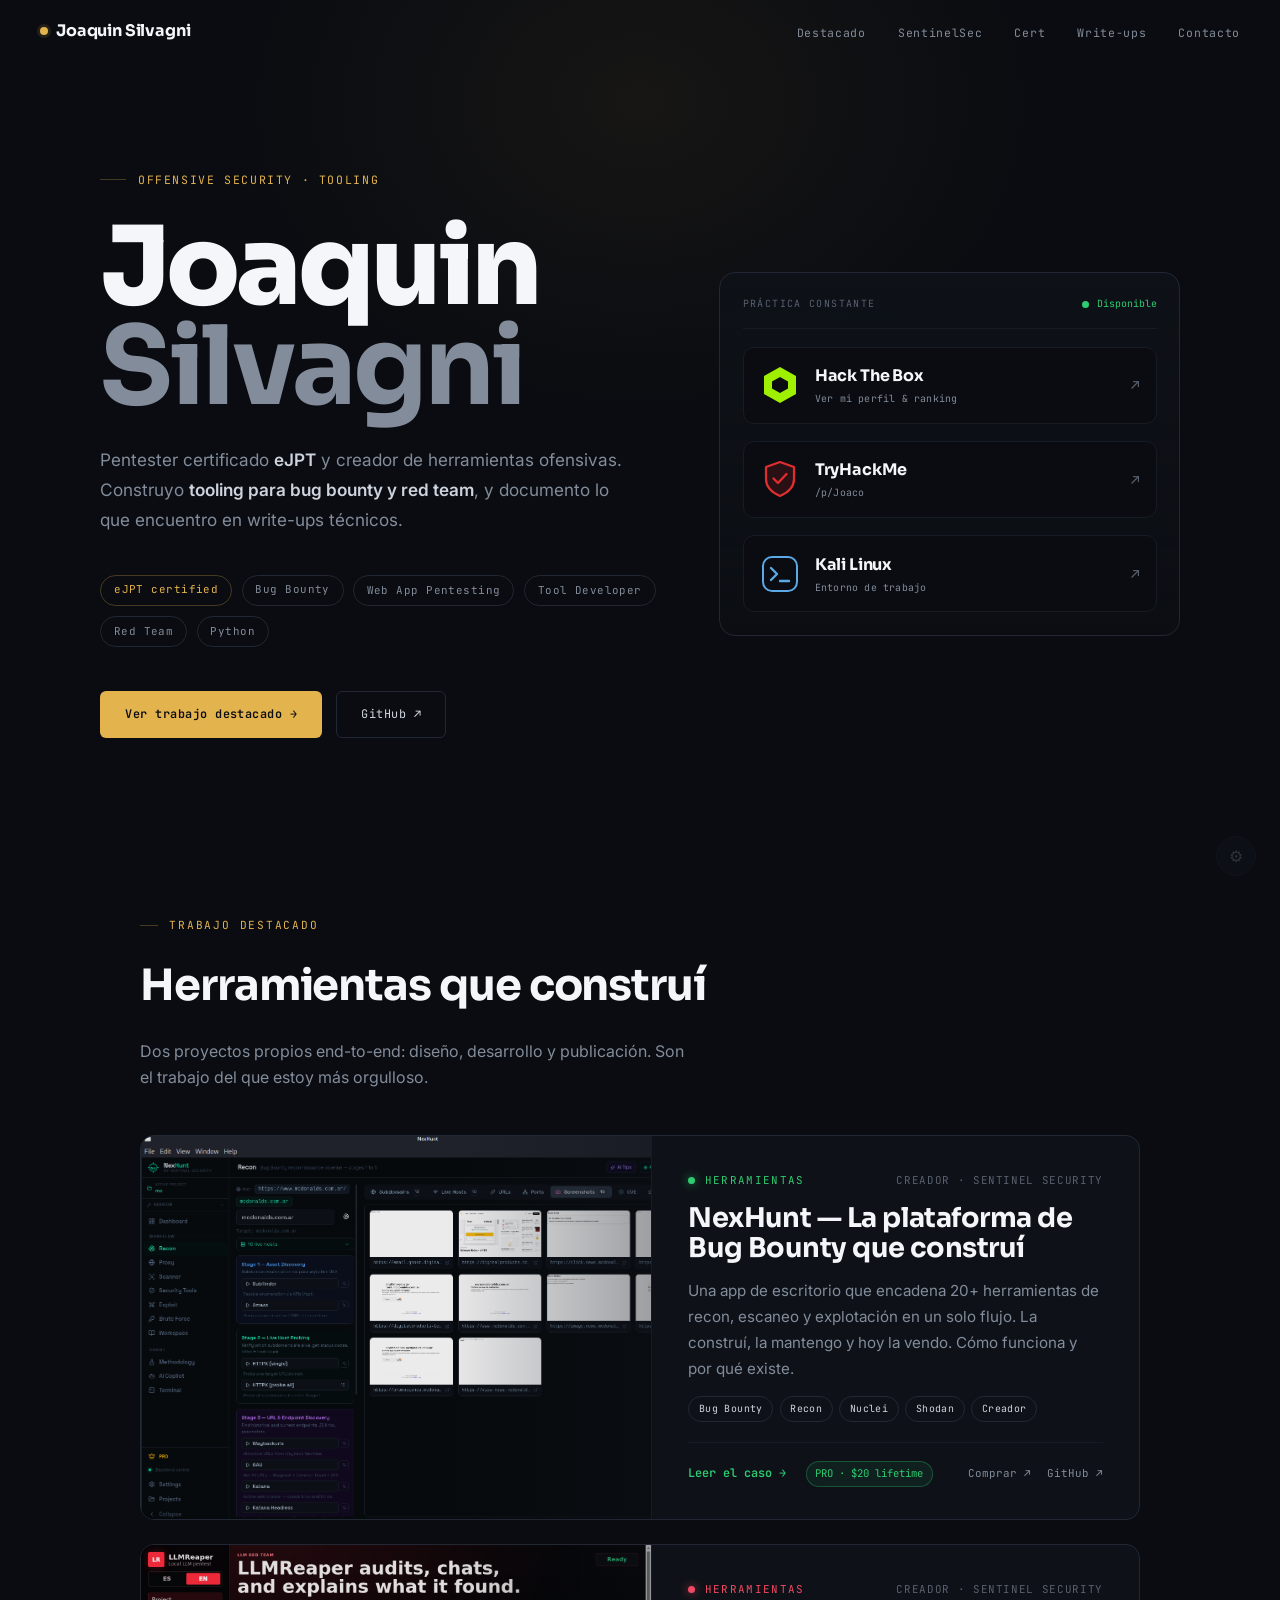
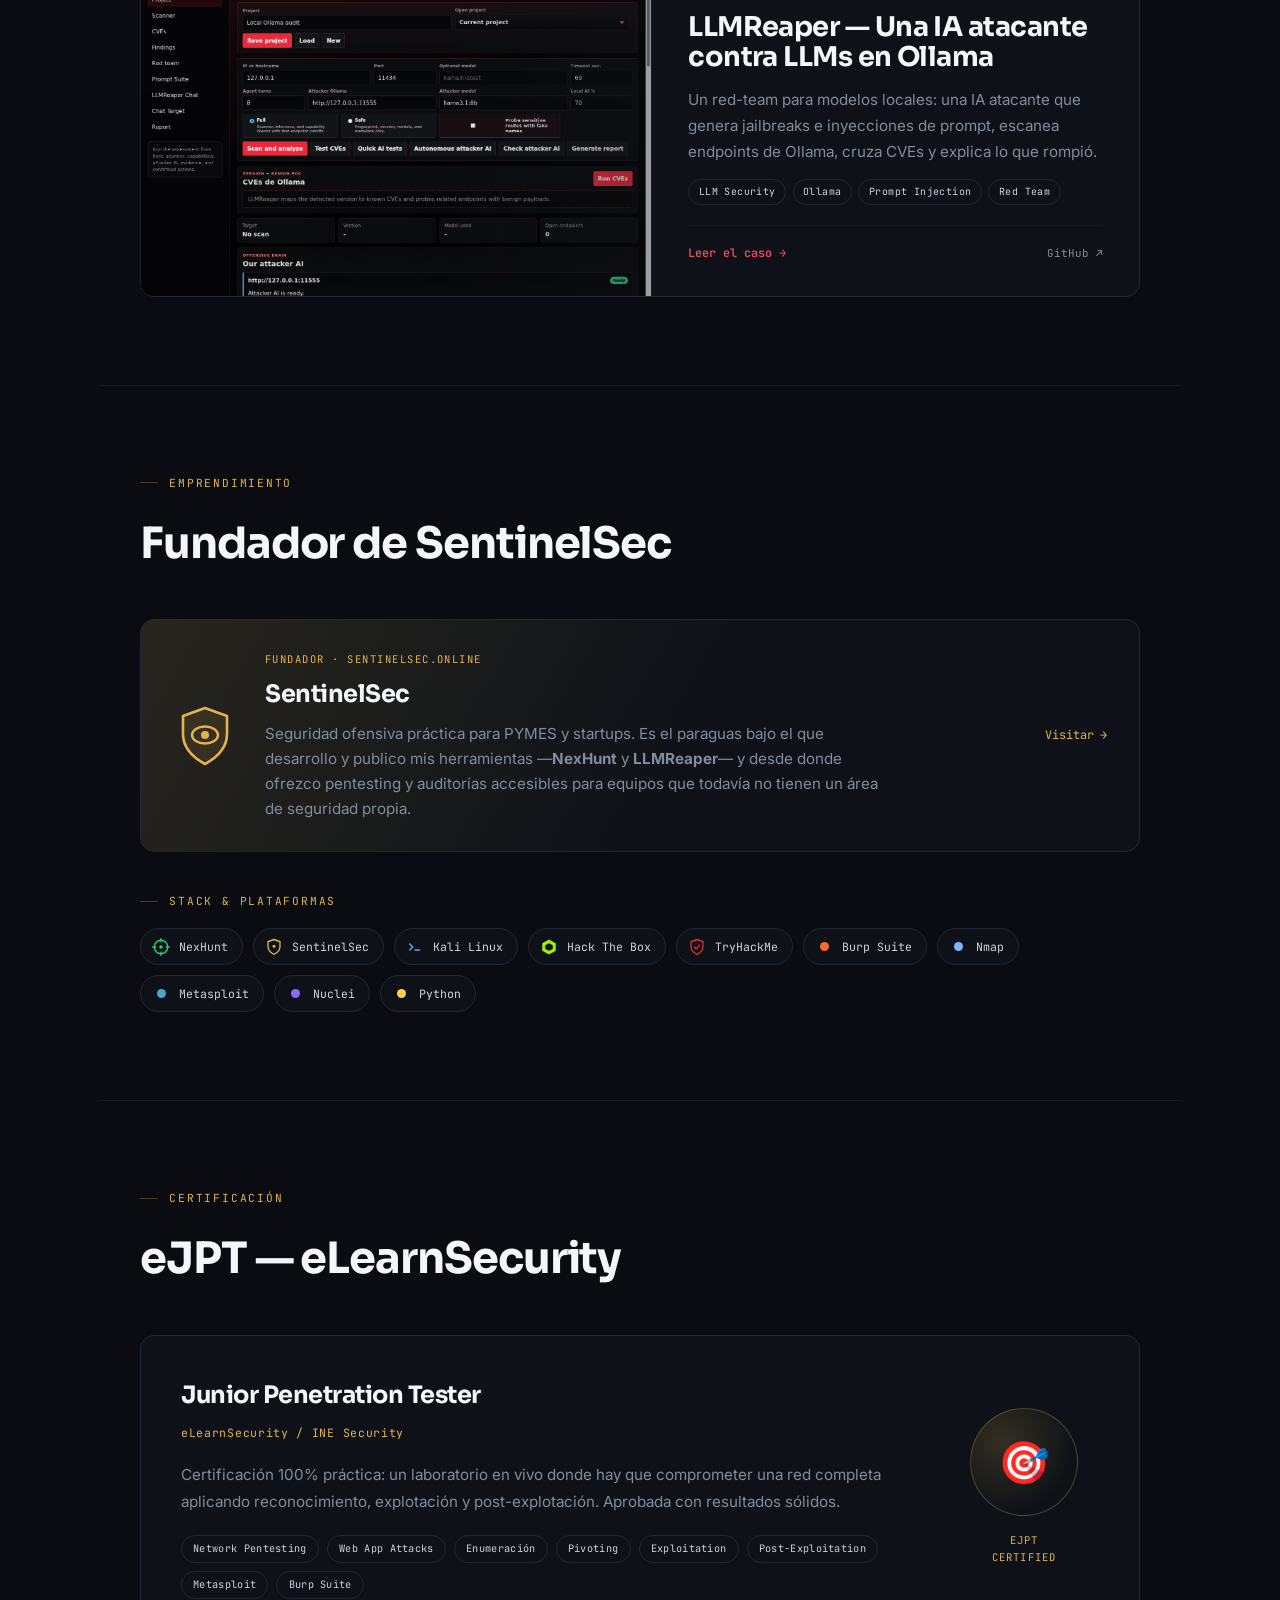
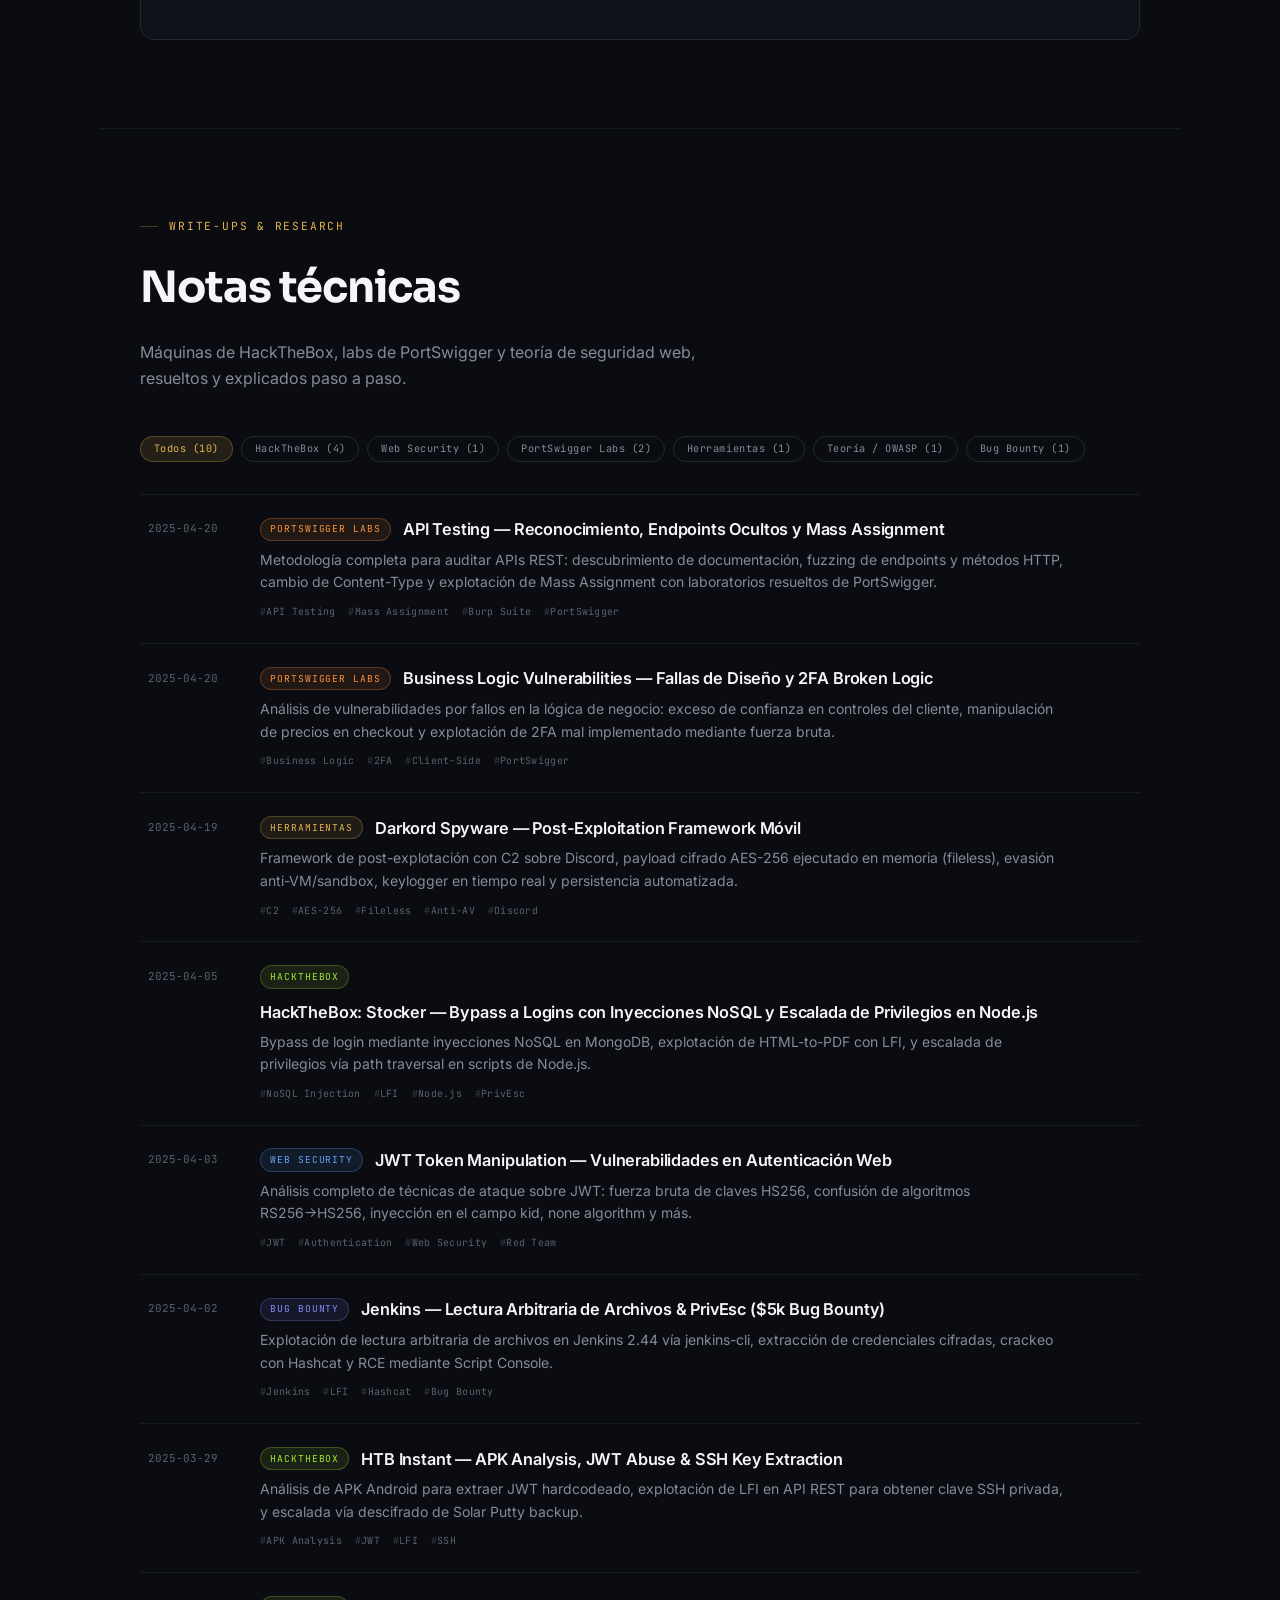
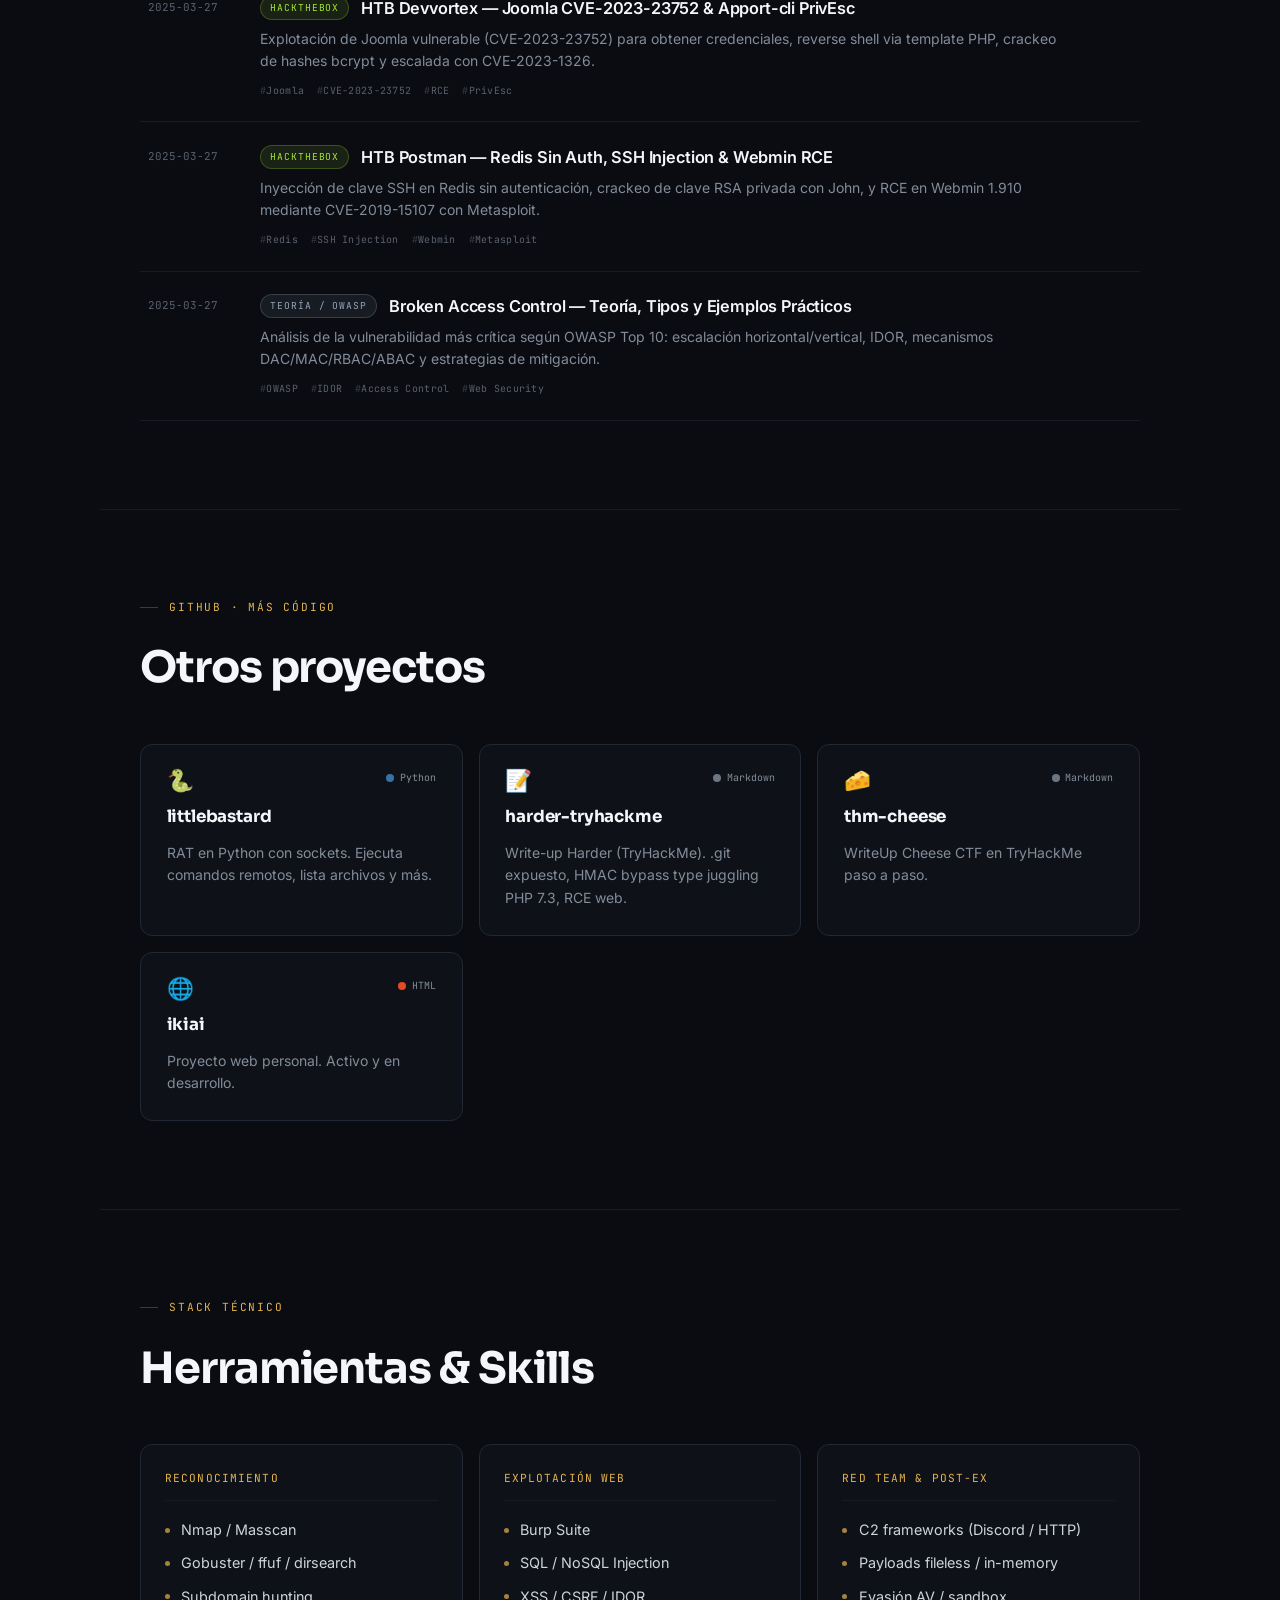
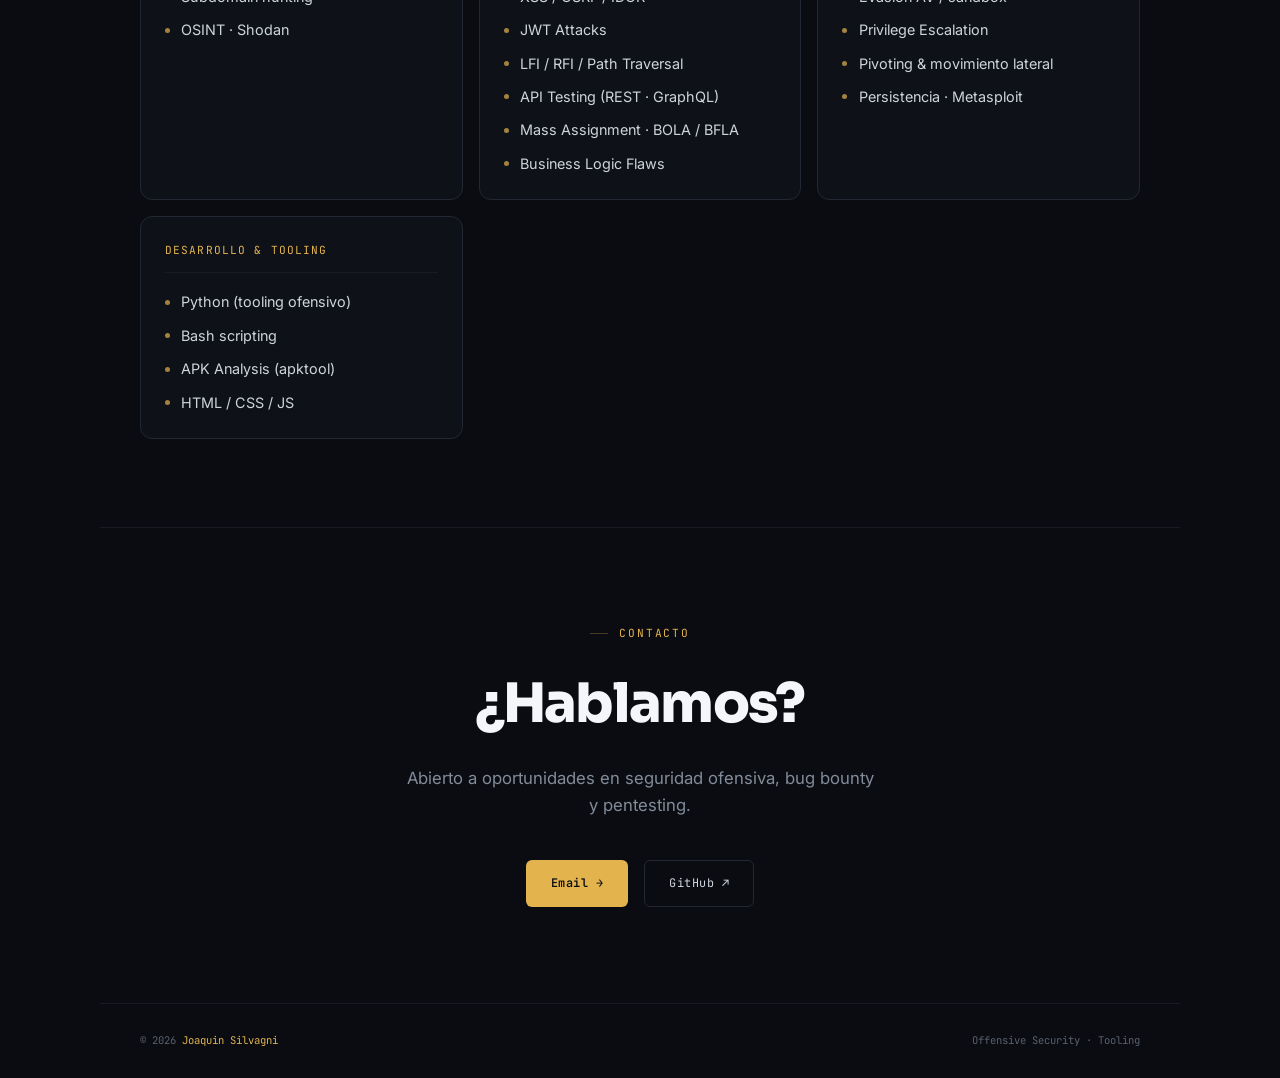
==== commit 8755e2fc: "Rediseño editorial + 2 destacados (NexHunt, LLMReaper) + SentinelSec - Nueva identidad: tipografía S" ====
--- a/index.html
+++ b/index.html
@@ -4,49 +4,149 @@
 <head>
     <meta charset="UTF-8" />
     <meta name="viewport" content="width=device-width, initial-scale=1.0" />
-    <title>Joaquin Silvagni — Seguridad Informática</title>
-    <meta name="description" content="Portfolio de ciberseguridad de Joaquin Silvagni (zSodex). Pentester certificado eJPT, write-ups de HackTheBox, investigación en seguridad web y herramientas ofensivas.">
+    <title>Joaquin Silvagni — Offensive Security</title>
+    <meta name="description" content="Portfolio de Joaquin Silvagni: pentester certificado eJPT y creador de herramientas ofensivas (NexHunt, LLMReaper). Bug bounty, seguridad web y write-ups técnicos.">
     <link rel="preconnect" href="https://fonts.googleapis.com" />
-    <link href="https://fonts.googleapis.com/css2?family=Inter:wght@400;500;600;700;800&family=JetBrains+Mono:ital,wght@0,400;0,700;1,400&display=swap" rel="stylesheet" />
+    <link rel="preconnect" href="https://fonts.gstatic.com" crossorigin />
+    <link href="https://fonts.googleapis.com/css2?family=Sora:wght@600;700;800&family=Inter:wght@400;500;600;700&family=JetBrains+Mono:ital,wght@0,400;0,600;1,400&display=swap" rel="stylesheet" />
     <link rel="stylesheet" href="css/style.css" />
 </head>
 
 <body>
 
-    <nav>
+    <nav id="nav">
         <a class="nav-logo" href="index.html">Joaquin Silvagni</a>
         <ul class="nav-links">
+            <li><a href="#destacados">Destacado</a></li>
+            <li><a href="#sentinel">SentinelSec</a></li>
             <li><a href="#ejpt">Cert</a></li>
-            <li><a href="#blog">Blog</a></li>
-            <li><a href="#proyectos">Proyectos</a></li>
-            <li><a href="#skills">Skills</a></li>
+            <li><a href="#blog">Write-ups</a></li>
             <li><a href="#contacto">Contacto</a></li>
         </ul>
     </nav>
 
     <!-- HERO -->
     <div class="hero">
-        <div class="hero-grid-bg"></div>
-        <div class="hero-glow"></div>
-        <div class="hero-glow2"></div>
-        <div class="hero-content">
-            <div class="hero-tag fi">Cybersecurity · Offensive Security</div>
-            <h1 class="fi">Joaquin<br><span class="accent">Silvagni</span></h1>
-            <p class="hero-desc fi">Apasionado por la seguridad ofensiva y el pentesting.<br>Certificado eJPT —
-                enfocado en evaluaciones de redes,<br>aplicaciones web y análisis de malware.<br>Documentando el
-                aprendizaje a través de write-ups técnicos.</p>
-            <div class="hero-badges fi">
-                <span class="badge highlight">eJPT certified</span>
-                <span class="badge">HackTheBox</span>
-                <span class="badge">TryHackMe</span>
-                <span class="badge">Web App Pentesting</span>
-                <span class="badge">Network Recon</span>
-                <span class="badge">Post-Exploitation</span>
-            </div>
-            <div class="hero-cta fi">
-                <a class="btn btn-primary" href="#blog">Ver Write-ups →</a>
-                <a href="https://github.com/joacosilvagni" target="_blank" class="btn btn-ghost">GitHub ↗</a>
-            </div>
+        <div class="hero-inner">
+            <div class="hero-content">
+                <div class="hero-tag fi">Offensive Security · Tooling</div>
+                <h1 class="fi">Joaquin<br><span class="accent">Silvagni</span></h1>
+                <p class="hero-desc fi">Pentester certificado <strong>eJPT</strong> y creador de herramientas
+                    ofensivas. Construyo <strong>tooling para bug bounty y red team</strong>, y documento lo que
+                    encuentro en write-ups técnicos.</p>
+                <div class="hero-badges fi">
+                    <span class="badge highlight">eJPT certified</span>
+                    <span class="badge">Bug Bounty</span>
+                    <span class="badge">Web App Pentesting</span>
+                    <span class="badge">Tool Developer</span>
+                    <span class="badge">Red Team</span>
+                    <span class="badge">Python</span>
+                </div>
+                <div class="hero-cta fi">
+                    <a class="btn btn-primary" href="#destacados">Ver trabajo destacado →</a>
+                    <a href="https://github.com/joacosilvagni" target="_blank" rel="noopener" class="btn btn-ghost">GitHub ↗</a>
+                </div>
+            </div>
+
+            <aside class="hero-panel fi">
+                <div class="hp-top">
+                    <span class="hp-k">Práctica constante</span>
+                    <span class="hp-avail">Disponible</span>
+                </div>
+                <a class="plat" style="--pc:#9fef00" href="https://profile.hackthebox.com/profile/019d3ace-acfd-71c6-b1de-05c504e4a584" target="_blank" rel="noopener">
+                    <span class="logo">
+                        <svg viewBox="0 0 40 40" xmlns="http://www.w3.org/2000/svg">
+                            <path fill="#9fef00" fill-rule="evenodd" d="M20 2 36 11 36 29 20 38 4 29 4 11Z M20 12 28 16.5 28 23.5 20 28 12 23.5 12 16.5Z"/>
+                        </svg>
+                    </span>
+                    <span class="meta">
+                        <span class="nm">Hack The Box</span>
+                        <span class="ds">Ver mi perfil &amp; ranking</span>
+                    </span>
+                    <span class="go">↗</span>
+                </a>
+                <a class="plat" style="--pc:#e02d2d" href="https://tryhackme.com/p/Joaco" target="_blank" rel="noopener">
+                    <span class="logo">
+                        <svg viewBox="0 0 40 40" xmlns="http://www.w3.org/2000/svg">
+                            <path d="M20 3 34 8V20c0 9-7 14-14 17-7-3-14-8-14-17V8Z" fill="rgba(224,45,45,.14)" stroke="#e02d2d" stroke-width="2.2" stroke-linejoin="round"/>
+                            <path d="M13.5 19.5 18 24l8.5-9" fill="none" stroke="#e02d2d" stroke-width="2.4" stroke-linecap="round" stroke-linejoin="round"/>
+                        </svg>
+                    </span>
+                    <span class="meta">
+                        <span class="nm">TryHackMe</span>
+                        <span class="ds">/p/Joaco</span>
+                    </span>
+                    <span class="go">↗</span>
+                </a>
+                <a class="plat" style="--pc:#5aa9e6" href="https://www.kali.org/" target="_blank" rel="noopener">
+                    <span class="logo">
+                        <svg viewBox="0 0 40 40" xmlns="http://www.w3.org/2000/svg">
+                            <rect x="3" y="3" width="34" height="34" rx="9" fill="none" stroke="#5aa9e6" stroke-width="2"/>
+                            <path d="M11 14l6 6-6 6" fill="none" stroke="#5aa9e6" stroke-width="2.4" stroke-linecap="round" stroke-linejoin="round"/>
+                            <path d="M20 27h9" stroke="#5aa9e6" stroke-width="2.4" stroke-linecap="round"/>
+                        </svg>
+                    </span>
+                    <span class="meta">
+                        <span class="nm">Kali Linux</span>
+                        <span class="ds">Entorno de trabajo</span>
+                    </span>
+                    <span class="go">↗</span>
+                </a>
+            </aside>
+        </div>
+    </div>
+
+    <!-- DESTACADOS / FLAGSHIP TOOLS -->
+    <div class="sw" id="destacados">
+        <div class="sl">Trabajo destacado</div>
+        <h2 class="st">Herramientas que construí</h2>
+        <p class="sec-lead">Dos proyectos propios end-to-end: diseño, desarrollo y publicación. Son el trabajo
+            del que estoy más orgulloso.</p>
+        <div class="feat-grid" id="featured-container"></div>
+    </div>
+
+    <hr class="fd">
+
+    <!-- SENTINELSEC / FOUNDER -->
+    <div class="sw" id="sentinel">
+        <div class="sl">Emprendimiento</div>
+        <h2 class="st">Fundador de SentinelSec</h2>
+        <a class="founder" href="https://sentinelsec.online/" target="_blank" rel="noopener">
+            <span class="founder-mark">
+                <svg viewBox="0 0 64 64" xmlns="http://www.w3.org/2000/svg">
+                    <path d="M32 4 54 12v18c0 15-11 24-22 30-11-6-22-15-22-30V12Z" fill="rgba(227,179,78,.1)" stroke="#e3b34e" stroke-width="2.6" stroke-linejoin="round"/>
+                    <ellipse cx="32" cy="31" rx="13" ry="8.5" fill="none" stroke="#e3b34e" stroke-width="2.4"/>
+                    <circle cx="32" cy="31" r="4" fill="#e3b34e"/>
+                </svg>
+            </span>
+            <div class="txt">
+                <div class="role">Fundador · sentinelsec.online</div>
+                <h3>SentinelSec</h3>
+                <p>Seguridad ofensiva práctica para PYMES y startups. Es el paraguas bajo el que desarrollo y
+                    publico mis herramientas —<strong>NexHunt</strong> y <strong>LLMReaper</strong>— y desde
+                    donde ofrezco pentesting y auditorías accesibles para equipos que todavía no tienen un área
+                    de seguridad propia.</p>
+            </div>
+            <span class="go2">Visitar <span class="arrow">→</span></span>
+        </a>
+
+        <div class="sl" style="margin:2.5rem 0 1.1rem">Stack & plataformas</div>
+        <div class="logo-strip">
+            <span class="logo-chip" style="--lc:#2ecc71">
+                <span class="ic"><svg viewBox="0 0 24 24" xmlns="http://www.w3.org/2000/svg"><circle cx="12" cy="12" r="9" fill="none" stroke="#2ecc71" stroke-width="1.8"/><circle cx="12" cy="12" r="2.4" fill="#2ecc71"/><path d="M12 1v4M12 19v4M1 12h4M19 12h4" stroke="#2ecc71" stroke-width="1.8" stroke-linecap="round"/></svg></span>NexHunt</span>
+            <span class="logo-chip" style="--lc:#e3b34e">
+                <span class="ic"><svg viewBox="0 0 24 24" xmlns="http://www.w3.org/2000/svg"><path d="M12 2 20 5v6c0 5.5-4 9-8 11-4-2-8-5.5-8-11V5Z" fill="none" stroke="#e3b34e" stroke-width="1.8" stroke-linejoin="round"/><circle cx="12" cy="11" r="2" fill="#e3b34e"/></svg></span>SentinelSec</span>
+            <a class="logo-chip" style="--lc:#5aa9e6" href="https://www.kali.org/" target="_blank" rel="noopener">
+                <span class="ic"><svg viewBox="0 0 24 24" xmlns="http://www.w3.org/2000/svg"><path d="M5 8l4 4-4 4" fill="none" stroke="#5aa9e6" stroke-width="1.9" stroke-linecap="round" stroke-linejoin="round"/><path d="M12 16h6" stroke="#5aa9e6" stroke-width="1.9" stroke-linecap="round"/></svg></span>Kali Linux</a>
+            <a class="logo-chip" style="--lc:#9fef00" href="https://profile.hackthebox.com/profile/019d3ace-acfd-71c6-b1de-05c504e4a584" target="_blank" rel="noopener">
+                <span class="ic"><svg viewBox="0 0 24 24" xmlns="http://www.w3.org/2000/svg"><path fill="#9fef00" fill-rule="evenodd" d="M12 2 21 7 21 17 12 22 3 17 3 7Z M12 7 17 9.5 17 14.5 12 17 7 14.5 7 9.5Z"/></svg></span>Hack The Box</a>
+            <a class="logo-chip" style="--lc:#e02d2d" href="https://tryhackme.com/p/Joaco" target="_blank" rel="noopener">
+                <span class="ic"><svg viewBox="0 0 24 24" xmlns="http://www.w3.org/2000/svg"><path d="M12 2 20 5v6c0 5.5-4 9-8 11-4-2-8-5.5-8-11V5Z" fill="none" stroke="#e02d2d" stroke-width="1.8" stroke-linejoin="round"/><path d="M8.5 12 11 14.5 15.5 9.5" fill="none" stroke="#e02d2d" stroke-width="1.9" stroke-linecap="round" stroke-linejoin="round"/></svg></span>TryHackMe</a>
+            <span class="logo-chip" style="--lc:#ff6633"><span class="ic"><span class="d"></span></span>Burp Suite</span>
+            <span class="logo-chip" style="--lc:#7ab8ff"><span class="ic"><span class="d"></span></span>Nmap</span>
+            <span class="logo-chip" style="--lc:#4aa5c9"><span class="ic"><span class="d"></span></span>Metasploit</span>
+            <span class="logo-chip" style="--lc:#8a6dff"><span class="ic"><span class="d"></span></span>Nuclei</span>
+            <span class="logo-chip" style="--lc:#ffd343"><span class="ic"><span class="d"></span></span>Python</span>
         </div>
     </div>
 
@@ -58,17 +158,15 @@
         <h2 class="st">eJPT — eLearnSecurity</h2>
         <div class="ejpt-card">
             <div>
-                <div class="ejpt-title">Junior Penetration Tester (eJPT)</div>
+                <div class="ejpt-title">Junior Penetration Tester</div>
                 <div class="ejpt-sub">eLearnSecurity / INE Security</div>
-                <p class="ejpt-desc">El eJPT valida habilidades prácticas en evaluaciones de seguridad reales.
-                    Consiste en un laboratorio en vivo donde se debe comprometer una red completa aplicando técnicas
-                    de reconocimiento, explotación y post-explotación.</p>
-                <p class="ejpt-desc">Cubre redes TCP/IP, metodologías de pentesting, enumeración de servicios,
-                    vulnerabilidades web y de red, y pivoting. Aprobado con resultados sólidos.</p>
+                <p class="ejpt-desc">Certificación 100% práctica: un laboratorio en vivo donde hay que comprometer
+                    una red completa aplicando reconocimiento, explotación y post-explotación. Aprobada con
+                    resultados sólidos.</p>
                 <div class="ejpt-topics">
                     <span class="tt">Network Pentesting</span>
                     <span class="tt">Web App Attacks</span>
-                    <span class="tt">Host & Network Enumeration</span>
+                    <span class="tt">Enumeración</span>
                     <span class="tt">Pivoting</span>
                     <span class="tt">Exploitation</span>
                     <span class="tt">Post-Exploitation</span>
@@ -88,7 +186,9 @@
     <!-- BLOG -->
     <div class="sw" id="blog">
         <div class="sl">Write-ups & Research</div>
-        <h2 class="st">Artículos técnicos</h2>
+        <h2 class="st">Notas técnicas</h2>
+        <p class="sec-lead">Máquinas de HackTheBox, labs de PortSwigger y teoría de seguridad web, resueltos y
+            explicados paso a paso.</p>
         <div class="filters" id="filters-container"></div>
         <div class="ag" id="cards-container"></div>
     </div>
@@ -97,25 +197,25 @@
 
     <!-- PROYECTOS -->
     <div class="sw" id="proyectos">
-        <div class="sl">GitHub · Proyectos</div>
-        <h2 class="st">Código propio</h2>
+        <div class="sl">GitHub · Más código</div>
+        <h2 class="st">Otros proyectos</h2>
         <div class="pg">
-            <a class="pc" href="https://github.com/joacosilvagni/littlebastard" target="_blank">
+            <a class="pc" href="https://github.com/joacosilvagni/littlebastard" target="_blank" rel="noopener">
                 <div class="ph"><span class="pi">🐍</span><span class="pl"><span class="ld lang-python"></span>Python</span></div>
                 <div class="pn">littlebastard</div>
                 <div class="pd">RAT en Python con sockets. Ejecuta comandos remotos, lista archivos y más.</div>
             </a>
-            <a class="pc" href="https://github.com/joacosilvagni/harder-tryhackme" target="_blank">
+            <a class="pc" href="https://github.com/joacosilvagni/harder-tryhackme" target="_blank" rel="noopener">
                 <div class="ph"><span class="pi">📝</span><span class="pl"><span class="ld lang-md"></span>Markdown</span></div>
                 <div class="pn">harder-tryhackme</div>
                 <div class="pd">Write-up Harder (TryHackMe). .git expuesto, HMAC bypass type juggling PHP 7.3, RCE web.</div>
             </a>
-            <a class="pc" href="https://github.com/joacosilvagni/thm-cheese" target="_blank">
+            <a class="pc" href="https://github.com/joacosilvagni/thm-cheese" target="_blank" rel="noopener">
                 <div class="ph"><span class="pi">🧀</span><span class="pl"><span class="ld lang-md"></span>Markdown</span></div>
                 <div class="pn">thm-cheese</div>
                 <div class="pd">WriteUp Cheese CTF en TryHackMe paso a paso.</div>
             </a>
-            <a class="pc" href="https://github.com/joacosilvagni/ikiai" target="_blank">
+            <a class="pc" href="https://github.com/joacosilvagni/ikiai" target="_blank" rel="noopener">
                 <div class="ph"><span class="pi">🌐</span><span class="pl"><span class="ld lang-html"></span>HTML</span></div>
                 <div class="pn">ikiai</div>
                 <div class="pd">Proyecto web personal. Activo y en desarrollo.</div>
@@ -135,8 +235,8 @@
                 <ul class="skl">
                     <li class="ski">Nmap / Masscan</li>
                     <li class="ski">Gobuster / ffuf / dirsearch</li>
-                    <li class="ski">Subdominio hunting</li>
-                    <li class="ski">OSINT básico</li>
+                    <li class="ski">Subdomain hunting</li>
+                    <li class="ski">OSINT · Shodan</li>
                 </ul>
             </div>
             <div class="sk">
@@ -147,25 +247,29 @@
                     <li class="ski">XSS / CSRF / IDOR</li>
                     <li class="ski">JWT Attacks</li>
                     <li class="ski">LFI / RFI / Path Traversal</li>
+                    <li class="ski">API Testing (REST · GraphQL)</li>
+                    <li class="ski">Mass Assignment · BOLA / BFLA</li>
+                    <li class="ski">Business Logic Flaws</li>
                 </ul>
             </div>
             <div class="sk">
-                <div class="skt">Post-Explotación</div>
+                <div class="skt">Red Team &amp; Post-Ex</div>
                 <ul class="skl">
-                    <li class="ski">LinPEAS / WinPEAS</li>
+                    <li class="ski">C2 frameworks (Discord / HTTP)</li>
+                    <li class="ski">Payloads fileless / in-memory</li>
+                    <li class="ski">Evasión AV / sandbox</li>
                     <li class="ski">Privilege Escalation</li>
-                    <li class="ski">Pivoting</li>
-                    <li class="ski">Metasploit Framework</li>
-                    <li class="ski">John / Hashcat</li>
+                    <li class="ski">Pivoting &amp; movimiento lateral</li>
+                    <li class="ski">Persistencia · Metasploit</li>
                 </ul>
             </div>
             <div class="sk">
-                <div class="skt">Desarrollo & Scripting</div>
+                <div class="skt">Desarrollo & Tooling</div>
                 <ul class="skl">
-                    <li class="ski">Python (scripts ofensivos)</li>
+                    <li class="ski">Python (tooling ofensivo)</li>
                     <li class="ski">Bash scripting</li>
                     <li class="ski">APK Analysis (apktool)</li>
-                    <li class="ski">HTML / CSS</li>
+                    <li class="ski">HTML / CSS / JS</li>
                 </ul>
             </div>
         </div>
@@ -178,13 +282,13 @@
         <p class="csub">Abierto a oportunidades en seguridad ofensiva, bug bounty y pentesting.</p>
         <div class="cl">
             <a href="mailto:joaquinsilvagni@gmail.com" class="btn btn-primary">Email →</a>
-            <a href="https://github.com/joacosilvagni" target="_blank" class="btn btn-ghost">GitHub ↗</a>
+            <a href="https://github.com/joacosilvagni" target="_blank" rel="noopener" class="btn btn-ghost">GitHub ↗</a>
         </div>
     </div>
 
     <footer>
-        <span>© 2025 <span class="fa">Joaquin Silvagni</span></span>
-        <span>GitHub Pages</span>
+        <span>© 2026 <span class="fa">Joaquin Silvagni</span></span>
+        <span>Offensive Security · Tooling</span>
     </footer>
 
     <!-- ADMIN BUTTON -->
@@ -304,7 +408,7 @@
             { id: "htb", name: "HackTheBox", color: "#a3e635" },
             { id: "web", name: "Web Security", color: "#60a5fa" },
             { id: "portswigger", name: "PortSwigger Labs", color: "#fb923c" },
-            { id: "tool", name: "Herramientas", color: "#f87171" },
+            { id: "tool", name: "Herramientas", color: "#e3b34e" },
             { id: "theory", name: "Teoría / OWASP", color: "#94a3b8" },
             { id: "bugbounty", name: "Bug Bounty", color: "#818cf8" }
         ];
@@ -313,6 +417,32 @@
         // POSTS — metadata + link a página individual
         // ═══════════════════════════════════════════════════════════
         const POSTS = [
+            {
+                id: 101, cat: "tool", featured: true,
+                title: "NexHunt — La plataforma de Bug Bounty que construí",
+                date: "2026-06-20",
+                desc: "Una app de escritorio que encadena 20+ herramientas de recon, escaneo y explotación en un solo flujo. La construí, la mantengo y hoy la vendo. Cómo funciona y por qué existe.",
+                tags: ["Bug Bounty", "Recon", "Nuclei", "Shodan", "Creador"],
+                url: "posts/nexhunt.html",
+                img: "files/img/nexhunt-recon-pipeline.png",
+                brand: "#2ecc71",
+                role: "Creador · Sentinel Security",
+                price: "PRO · $20 lifetime",
+                shop: "https://nexhunt.myshopify.com/",
+                repo: "https://github.com/sentinelsec-org/nexhunt"
+            },
+            {
+                id: 102, cat: "tool", featured: true,
+                title: "LLMReaper — Una IA atacante contra LLMs en Ollama",
+                date: "2026-05-15",
+                desc: "Un red-team para modelos locales: una IA atacante que genera jailbreaks e inyecciones de prompt, escanea endpoints de Ollama, cruza CVEs y explica lo que rompió.",
+                tags: ["LLM Security", "Ollama", "Prompt Injection", "Red Team"],
+                url: "posts/llmreaper.html",
+                img: "files/img/llmreaper.png",
+                brand: "#f14963",
+                role: "Creador · Sentinel Security",
+                repo: "https://github.com/sentinelsec-org/LLMReaper"
+            },
             {
                 id: 1, cat: "htb",
                 title: "HackTheBox: Stocker — Bypass a Logins con Inyecciones NoSQL y Escalada de Privilegios en Node.js",
@@ -407,9 +537,47 @@
             return 'rgba(' + r + ',' + g + ',' + b + ',' + a + ')';
         }
 
-        // ═══════════════════════════════════════════════════════════
-        // RENDER CARDS + FILTROS
-        // ═══════════════════════════════════════════════════════════
+        function esc(s) { return (s || '').replace(/&/g, '&amp;').replace(/</g, '&lt;').replace(/>/g, '&gt;').replace(/"/g, '&quot;'); }
+
+        // ═══════════════════════════════════════════════════════════
+        // RENDER FEATURED (flagship tools)
+        // ═══════════════════════════════════════════════════════════
+        function renderFeatured() {
+            const fc = document.getElementById('featured-container');
+            if (!fc) return;
+            fc.innerHTML = '';
+            const feats = POSTS.filter(p => p.featured);
+            feats.forEach(p => {
+                const brand = p.brand || 'var(--accent)';
+                const links = [];
+                if (p.shop) links.push('<a href="' + p.shop + '" target="_blank" rel="noopener">Comprar ↗</a>');
+                if (p.repo) links.push('<a href="' + p.repo + '" target="_blank" rel="noopener">GitHub ↗</a>');
+                const a = document.createElement('a');
+                a.className = 'feat-card';
+                a.href = p.url;
+                a.style.setProperty('--brand', brand);
+                a.innerHTML =
+                    '<div class="feat-media"><img src="' + p.img + '" alt="' + esc(p.title) + '" loading="lazy"></div>' +
+                    '<div class="feat-body">' +
+                    '<div class="feat-eyebrow"><span class="dot"></span>' + esc((getCat(p.cat) || {}).name || 'Herramienta') +
+                    '<span class="role">' + esc(p.role || '') + '</span></div>' +
+                    '<div class="feat-title">' + esc(p.title) + '</div>' +
+                    '<div class="feat-desc">' + esc(p.desc) + '</div>' +
+                    '<div class="feat-tags">' + (p.tags || []).map(t => '<span>' + esc(t) + '</span>').join('') + '</div>' +
+                    '<div class="feat-foot">' +
+                    '<span class="feat-cta">Leer el caso <span class="arrow">→</span></span>' +
+                    (p.price ? '<span class="feat-price">' + esc(p.price) + '</span>' : '') +
+                    (links.length ? '<span class="feat-links">' + links.join('') + '</span>' : '') +
+                    '</div></div>';
+                fc.appendChild(a);
+            });
+        }
+
+        // ═══════════════════════════════════════════════════════════
+        // RENDER CARDS + FILTROS (write-ups, excluye destacados)
+        // ═══════════════════════════════════════════════════════════
+        function listPosts() { return POSTS.filter(p => !p.featured); }
+
         function buildCard(post) {
             const cat = getCat(post.cat);
             const color = cat ? cat.color : '#94a3b8';
@@ -417,26 +585,30 @@
             d.className = 'ac';
             d.href = post.url;
             d.innerHTML =
+                '<span class="adate">' + (post.date || '') + '</span>' +
+                '<div class="ac-main">' +
+                '<div class="ac-top">' +
                 '<span class="cat-badge" style="background:' + hexToRgba(color, .1) + ';color:' + color + ';border:1px solid ' + hexToRgba(color, .25) + '">' + (cat ? cat.name : (post.cat || 'Sin categoría')) + '</span>' +
-                '<div class="atitle">' + post.title + '</div>' +
+                '<span class="atitle">' + post.title + '</span>' +
+                '</div>' +
                 '<div class="adesc">' + post.desc + '</div>' +
                 '<div class="atags">' + (post.tags || []).map(t => '<span class="tag">' + t + '</span>').join('') + '</div>' +
-                '<div style="display:flex;justify-content:space-between;align-items:center;margin-top:.25rem">' +
-                '<span class="adate">' + (post.date || '') + '</span>' +
-                '<span class="aarrow">Leer →</span></div>';
+                '</div>' +
+                '<span class="aarrow">Leer →</span>';
             return d;
         }
 
         function renderCards() {
             const fc = document.getElementById('filters-container');
+            const base = listPosts();
             fc.innerHTML = '';
             const allBtn = document.createElement('button');
             allBtn.className = 'filter-btn' + (activeFilter === 'all' ? ' active' : '');
-            allBtn.textContent = 'Todos (' + POSTS.length + ')';
+            allBtn.textContent = 'Todos (' + base.length + ')';
             allBtn.addEventListener('click', () => { activeFilter = 'all'; renderCards(); });
             fc.appendChild(allBtn);
             CATEGORIES.forEach(cat => {
-                const count = POSTS.filter(p => p.cat === cat.id).length;
+                const count = base.filter(p => p.cat === cat.id).length;
                 if (!count) return;
                 const b = document.createElement('button');
                 b.className = 'filter-btn' + (activeFilter === cat.id ? ' active' : '');
@@ -447,16 +619,25 @@
             });
             const cc = document.getElementById('cards-container');
             cc.innerHTML = '';
-            const sorted = [...POSTS].sort((a, b) => (b.date || '').localeCompare(a.date || ''));
+            const sorted = [...base].sort((a, b) => (b.date || '').localeCompare(a.date || ''));
             const filtered = activeFilter === 'all' ? sorted : sorted.filter(p => p.cat === activeFilter);
             if (!filtered.length) {
-                cc.innerHTML = '<div style="font-family:var(--mono);font-size:.8rem;color:var(--text-dim);grid-column:1/-1;padding:2rem 0">No hay posts en esta categoría aún.</div>';
+                cc.innerHTML = '<div style="font-family:var(--mono);font-size:.8rem;color:var(--text-dim);padding:2rem 0">No hay posts en esta categoría aún.</div>';
             } else {
                 filtered.forEach(p => cc.appendChild(buildCard(p)));
             }
         }
 
+        renderFeatured();
         renderCards();
+
+        // ═══════════════════════════════════════════════════════════
+        // NAV scroll state
+        // ═══════════════════════════════════════════════════════════
+        const navEl = document.getElementById('nav');
+        const onScroll = () => navEl.classList.toggle('scrolled', window.scrollY > 24);
+        window.addEventListener('scroll', onScroll, { passive: true });
+        onScroll();
 
         // ═══════════════════════════════════════════════════════════
         // MARKDOWN → HTML RENDERER
@@ -486,7 +667,7 @@
         // ═══════════════════════════════════════════════════════════
         function slugify(text) {
             return text.toLowerCase()
-                .normalize('NFD').replace(/[\u0300-\u036f]/g, '')
+                .normalize('NFD').replace(/[̀-ͯ]/g, '')
                 .replace(/[^a-z0-9]+/g, '-')
                 .replace(/^-+|-+$/g, '')
                 .substring(0, 60);
@@ -507,16 +688,16 @@
     <meta name="viewport" content="width=device-width, initial-scale=1.0">
     <title>${post.title} — Joaquin Silvagni</title>
     <link rel="preconnect" href="https://fonts.googleapis.com">
-    <link href="https://fonts.googleapis.com/css2?family=Space+Mono:ital,wght@0,400;0,700;1,400&family=Syne:wght@400;600;700;800&display=swap" rel="stylesheet">
+    <link href="https://fonts.googleapis.com/css2?family=Sora:wght@600;700;800&family=Inter:wght@400;500;600;700&family=JetBrains+Mono:ital,wght@0,400;0,600;1,400&display=swap" rel="stylesheet">
     <link rel="stylesheet" href="../css/style.css">
 </head>
 <body>
-    <nav>
-        <a class="nav-logo" href="../index.html"><span>~/</span>zsodex</a>
+    <nav id="nav" class="scrolled">
+        <a class="nav-logo" href="../index.html">Joaquin Silvagni</a>
         <ul class="nav-links">
+            <li><a href="../index.html#destacados">Destacado</a></li>
             <li><a href="../index.html#ejpt">Cert</a></li>
-            <li><a href="../index.html#blog">Blog</a></li>
-            <li><a href="../index.html#proyectos">Proyectos</a></li>
+            <li><a href="../index.html#blog">Write-ups</a></li>
             <li><a href="../index.html#skills">Skills</a></li>
             <li><a href="../index.html#contacto">Contacto</a></li>
         </ul>
@@ -540,7 +721,7 @@
             </div>
         </div>
     </div>
-    <footer><span>&copy; 2025 <span class="fa">Joaquin Silvagni</span> &middot; zSodex</span><span>Built with &#x1F5A4; &middot; GitHub Pages</span></footer>
+    <footer><span>&copy; 2026 <span class="fa">Joaquin Silvagni</span></span><span>Offensive Security · Tooling</span></footer>
 </body>
 </html>`;
         }
@@ -572,7 +753,31 @@
         // ADMIN — OPEN / CLOSE
         // ═══════════════════════════════════════════════════════════
         const ov = document.getElementById('admOv');
-        function openAdmin() {
+
+        // ── Password gate ──────────────────────────────────────────
+        // Solo se guarda el hash SHA-256, nunca la contraseña en claro.
+        // Aviso: en un sitio estático esto es una barrera, no seguridad real.
+        const ADMIN_HASH = 'dcba1cc3b58ced5e6d83d9e63a7f4c81840ae91eb149dad0e4da40b941008ce3';
+        let _unlocked = false;
+
+        async function sha256Hex(str) {
+            const buf = await crypto.subtle.digest('SHA-256', new TextEncoder().encode(str));
+            return [...new Uint8Array(buf)].map(b => b.toString(16).padStart(2, '0')).join('');
+        }
+
+        async function requireUnlock() {
+            if (_unlocked) return true;
+            const pw = prompt('🔒 Contraseña de administración:');
+            if (pw === null) return false;
+            try {
+                if (await sha256Hex(pw) === ADMIN_HASH) { _unlocked = true; return true; }
+            } catch (e) { alert('Este navegador no soporta crypto.subtle (usá HTTPS).'); return false; }
+            alert('Contraseña incorrecta.');
+            return false;
+        }
+
+        async function openAdmin() {
+            if (!await requireUnlock()) return;
             if (!document.getElementById('pdate').value)
                 document.getElementById('pdate').value = new Date().toISOString().slice(0, 10);
             buildCatSelect();
@@ -585,7 +790,7 @@
         // ═══════════════════════════════════════════════════════════
         // ADMIN — CATEGORÍAS
         // ═══════════════════════════════════════════════════════════
-        const PALETTE = ['#00e5ff', '#a3e635', '#ff3c6e', '#fb923c', '#818cf8', '#34d399', '#f472b6', '#facc15', '#94a3b8', '#e879f9'];
+        const PALETTE = ['#e3b34e', '#a3e635', '#2ecc71', '#fb923c', '#818cf8', '#34d399', '#f14963', '#facc15', '#94a3b8', '#e879f9'];
 
         function buildCatSelect() {
             const sel = document.getElementById('pcat');
@@ -643,7 +848,7 @@
         document.getElementById('cat-color').addEventListener('input', updatePreview);
         document.getElementById('cat-name-input').addEventListener('input', updatePreview);
         function updatePreview() {
-            const color = document.getElementById('cat-color').value || '#00e5ff';
+            const color = document.getElementById('cat-color').value || '#e3b34e';
             const name = document.getElementById('cat-name-input').value || 'Nombre';
             const prev = document.getElementById('cat-preview');
             prev.textContent = name;
@@ -657,7 +862,7 @@
         document.getElementById('addCatBtn').addEventListener('click', () => {
             const id = document.getElementById('cat-id').value.trim().replace(/\s+/g, '-').toLowerCase();
             const name = document.getElementById('cat-name-input').value.trim();
-            const color = document.getElementById('cat-color').value.trim() || '#00e5ff';
+            const color = document.getElementById('cat-color').value.trim() || '#e3b34e';
             if (!id || !name) { setMsg('catMsg', 'ID y nombre son obligatorios.', 'err'); return; }
             if (CATEGORIES.find(c => c.id === id)) { setMsg('catMsg', 'Ya existe una categoría con ese ID.', 'err'); return; }
             CATEGORIES.push({ id, name, color });
@@ -697,7 +902,7 @@
                     const postUrl = post.url;
                     const idx = POSTS.indexOf(post);
                     POSTS.splice(idx, 1);
-                    renderPostList(); renderCards();
+                    renderPostList(); renderCards(); renderFeatured();
                     setMsg('listMsg', '⟳ Eliminando post...', 'load');
                     const tok = _tok || document.getElementById('globalTok').value.trim();
                     if (!tok) { setMsg('listMsg', 'Token requerido.', 'err'); return; }
@@ -852,7 +1057,6 @@
         }
     </script>
 
-
 </body>
 
 </html>
--- a/css/style.css
+++ b/css/style.css
@@ -1,16 +1,38 @@
+/* ============================================================
+   Joaquin Silvagni — Offensive Security · Portfolio
+   Design system: ink ground, gold micro-accent, editorial type.
+   Deliberately single-theme (dark "workstation" aesthetic).
+   ============================================================ */
+
 :root {
-    --bg: #0a0d12;
-    --bg2: #0f1318;
-    --bg3: #141920;
-    --border: #1f2937;
-    --accent: #60a5fa;
-    --accent2: #f87171;
-    --accent3: #86efac;
-    --text: #cbd5e1;
-    --text-dim: #64748b;
-    --text-bright: #f1f5f9;
-    --mono: 'JetBrains Mono', monospace;
-    --sans: 'Inter', sans-serif
+    /* Neutrals — cool ink, chosen not defaulted */
+    --bg: #0a0c11;
+    --bg-panel: #0e1218;
+    --bg-raised: #141922;
+    --border: #212834;
+    --border-soft: #171c24;
+
+    /* Text */
+    --text: #ced4dd;
+    --text-bright: #f4f6f9;
+    --text-dim: #828c9a;
+    --text-faint: #59616e;
+
+    /* Single identity accent — muted gold */
+    --accent: #e3b34e;
+    --accent-soft: rgba(227, 179, 78, .12);
+    --accent-line: rgba(227, 179, 78, .28);
+
+    /* Flagship brand colors (contained to their cards) */
+    --nexhunt: #2ecc71;
+    --llmreaper: #f14963;
+
+    --mono: 'JetBrains Mono', ui-monospace, 'SF Mono', Menlo, monospace;
+    --sans: 'Inter', system-ui, -apple-system, sans-serif;
+    --display: 'Sora', 'Inter', system-ui, sans-serif;
+
+    --maxw: 1080px;
+    --pad: 2.5rem;
 }
 
 * {
@@ -21,7 +43,7 @@
 
 ::selection {
     background: var(--accent);
-    color: #000
+    color: #0a0c11
 }
 
 html {
@@ -32,12 +54,15 @@
     background: var(--bg);
     color: var(--text);
     font-family: var(--sans);
-    line-height: 1.6;
+    line-height: 1.65;
+    -webkit-font-smoothing: antialiased;
+    text-rendering: optimizeLegibility;
     overflow-x: hidden
 }
 
-
-/* NAV */
+a { color: inherit }
+
+/* ---------- NAV ---------- */
 nav {
     position: fixed;
     top: 0;
@@ -47,19 +72,37 @@
     display: flex;
     align-items: center;
     justify-content: space-between;
-    padding: 1.2rem 3rem;
-    border-bottom: 1px solid var(--border);
-    background: rgba(8, 11, 15, .9);
-    backdrop-filter: blur(12px)
+    padding: 1.1rem var(--pad);
+    border-bottom: 1px solid transparent;
+    background: rgba(10, 12, 17, 0);
+    transition: background .3s, border-color .3s, backdrop-filter .3s
+}
+
+nav.scrolled {
+    background: rgba(10, 12, 17, .82);
+    border-bottom-color: var(--border);
+    backdrop-filter: blur(14px)
 }
 
 .nav-logo {
-    font-family: var(--sans);
-    font-size: .9rem;
-    font-weight: 600;
+    font-family: var(--display);
+    font-size: 1rem;
+    font-weight: 700;
+    letter-spacing: -.01em;
     color: var(--text-bright);
-    cursor: pointer;
-    text-decoration: none
+    text-decoration: none;
+    display: inline-flex;
+    align-items: center;
+    gap: .5rem
+}
+
+.nav-logo::before {
+    content: '';
+    width: 8px;
+    height: 8px;
+    border-radius: 50%;
+    background: var(--accent);
+    box-shadow: 0 0 0 3px var(--accent-soft)
 }
 
 .nav-links {
@@ -73,313 +116,648 @@
     font-size: .72rem;
     color: var(--text-dim);
     text-decoration: none;
-    letter-spacing: .08em;
-    text-transform: uppercase;
+    letter-spacing: .06em;
     transition: color .2s;
-    cursor: pointer
+    position: relative
 }
 
 .nav-links a:hover {
-    color: var(--accent)
-}
-
-/* PAGES */
-.page {
-    display: none
-}
-
-.page.active {
-    display: block
-}
-
-/* HERO */
+    color: var(--text-bright)
+}
+
+/* ---------- HERO ---------- */
 .hero {
-    min-height: 100vh;
+    min-height: 92vh;
     display: flex;
     flex-direction: column;
     justify-content: center;
-    padding: 8rem 3rem 4rem;
+    padding: 9rem var(--pad) 4rem;
     position: relative;
     overflow: hidden
 }
 
-.hero-grid-bg {
+/* one quiet radial, no grid, no neon blobs */
+.hero::before {
+    content: '';
+    position: absolute;
+    top: -30%;
+    left: 50%;
+    transform: translateX(-50%);
+    width: 900px;
+    height: 700px;
+    background: radial-gradient(ellipse at center, rgba(227, 179, 78, .06), transparent 62%);
+    pointer-events: none
+}
+
+.hero-inner {
+    position: relative;
+    width: 100%;
+    max-width: var(--maxw);
+    margin: 0 auto;
+    display: grid;
+    grid-template-columns: 1.1fr .9fr;
+    gap: 3.5rem;
+    align-items: center
+}
+
+.hero-content {
+    max-width: 600px
+}
+
+/* right-side panel — practice platforms, fills the hero */
+.hero-panel {
+    border: 1px solid var(--border);
+    background: linear-gradient(180deg, var(--bg-panel), rgba(14, 18, 24, .35));
+    border-radius: 16px;
+    padding: 1.4rem;
+    display: flex;
+    flex-direction: column;
+    gap: 1.1rem
+}
+
+.hp-top {
+    display: flex;
+    align-items: center;
+    justify-content: space-between;
+    padding-bottom: 1rem;
+    border-bottom: 1px solid var(--border-soft)
+}
+
+.hp-k {
+    font-family: var(--mono);
+    font-size: .62rem;
+    letter-spacing: .14em;
+    text-transform: uppercase;
+    color: var(--text-faint)
+}
+
+.hp-avail {
+    font-family: var(--mono);
+    font-size: .62rem;
+    color: var(--nexhunt);
+    display: inline-flex;
+    align-items: center;
+    gap: .45rem
+}
+
+.hp-avail::before {
+    content: '';
+    width: 7px;
+    height: 7px;
+    border-radius: 50%;
+    background: var(--nexhunt);
+    animation: pulse 2.2s infinite
+}
+
+@keyframes pulse {
+    0% { box-shadow: 0 0 0 0 rgba(46, 204, 113, .45) }
+    70% { box-shadow: 0 0 0 6px rgba(46, 204, 113, 0) }
+    100% { box-shadow: 0 0 0 0 rgba(46, 204, 113, 0) }
+}
+
+/* platform tiles (HackTheBox / TryHackMe) */
+.plat {
+    --pc: var(--accent);
+    display: flex;
+    align-items: center;
+    gap: .95rem;
+    padding: .95rem 1rem;
+    border: 1px solid var(--border-soft);
+    border-radius: 11px;
+    background: var(--bg);
+    text-decoration: none;
+    transition: border-color .2s, transform .2s, background .2s
+}
+
+.plat:hover {
+    border-color: color-mix(in srgb, var(--pc) 55%, var(--border));
+    background: var(--bg-raised);
+    transform: translateX(2px)
+}
+
+.plat .logo {
+    width: 40px;
+    height: 40px;
+    flex-shrink: 0;
+    display: flex;
+    align-items: center;
+    justify-content: center
+}
+
+.plat .logo svg { width: 100%; height: 100% }
+
+.plat .meta { display: flex; flex-direction: column; gap: .1rem; min-width: 0 }
+
+.plat .nm {
+    font-family: var(--display);
+    font-size: 1rem;
+    font-weight: 700;
+    color: var(--text-bright);
+    letter-spacing: -.01em
+}
+
+.plat .ds {
+    font-family: var(--mono);
+    font-size: .62rem;
+    color: var(--text-dim);
+    letter-spacing: .02em
+}
+
+.plat .go {
+    margin-left: auto;
+    font-family: var(--mono);
+    font-size: .9rem;
+    color: var(--text-faint);
+    transition: color .2s, transform .2s
+}
+
+.plat:hover .go { color: var(--pc); transform: translateX(2px) }
+
+.hero-tag {
+    font-family: var(--mono);
+    font-size: .72rem;
+    color: var(--accent);
+    letter-spacing: .14em;
+    text-transform: uppercase;
+    margin-bottom: 1.75rem;
+    display: flex;
+    align-items: center;
+    gap: .75rem
+}
+
+.hero-tag::before {
+    content: '';
+    width: 26px;
+    height: 1px;
+    background: var(--accent-line)
+}
+
+.hero h1 {
+    font-family: var(--display);
+    font-size: clamp(3.2rem, 9vw, 6.8rem);
+    font-weight: 800;
+    line-height: .92;
+    color: var(--text-bright);
+    letter-spacing: -.035em;
+    margin-bottom: 1.75rem;
+    text-wrap: balance
+}
+
+.hero h1 .accent {
+    color: var(--text-dim);
+    font-weight: 700
+}
+
+.hero-desc {
+    font-size: 1.075rem;
+    color: var(--text-dim);
+    max-width: 540px;
+    line-height: 1.75;
+    margin-bottom: 2.5rem
+}
+
+.hero-desc strong {
+    color: var(--text);
+    font-weight: 600
+}
+
+.hero-badges {
+    display: flex;
+    flex-wrap: wrap;
+    gap: .6rem;
+    margin-bottom: 2.75rem
+}
+
+.badge {
+    font-family: var(--mono);
+    font-size: .68rem;
+    letter-spacing: .04em;
+    padding: .35rem .8rem;
+    border: 1px solid var(--border);
+    color: var(--text-dim);
+    border-radius: 100px;
+    transition: all .2s
+}
+
+.badge:hover {
+    border-color: var(--text-faint);
+    color: var(--text)
+}
+
+.badge.highlight {
+    border-color: var(--accent-line);
+    color: var(--accent)
+}
+
+.hero-cta {
+    display: flex;
+    gap: .9rem;
+    flex-wrap: wrap
+}
+
+/* ---------- BUTTONS ---------- */
+.btn {
+    font-family: var(--mono);
+    font-size: .74rem;
+    letter-spacing: .04em;
+    text-decoration: none;
+    padding: .8rem 1.5rem;
+    border-radius: 6px;
+    transition: all .2s;
+    display: inline-flex;
+    align-items: center;
+    gap: .5rem;
+    cursor: pointer;
+    border: 1px solid transparent;
+    white-space: nowrap
+}
+
+.btn-sm {
+    padding: .45rem 1rem;
+    font-size: .66rem
+}
+
+.btn-primary {
+    background: var(--accent);
+    color: #0a0c11;
+    font-weight: 600
+}
+
+.btn-primary:hover {
+    background: #f0c66b;
+    transform: translateY(-1px)
+}
+
+.btn-ghost {
+    border-color: var(--border);
+    color: var(--text);
+    background: transparent
+}
+
+.btn-ghost:hover {
+    border-color: var(--text-faint);
+    background: var(--bg-raised)
+}
+
+.btn-danger {
+    border-color: rgba(241, 73, 99, .3);
+    color: var(--llmreaper);
+    background: transparent
+}
+
+.btn-danger:hover {
+    background: rgba(241, 73, 99, .1)
+}
+
+/* brand-colored primary buttons (per flagship tool) */
+.btn-brand-nex {
+    background: var(--nexhunt);
+    color: #06230f;
+    font-weight: 600
+}
+
+.btn-brand-nex:hover {
+    background: #45e089;
+    transform: translateY(-1px)
+}
+
+.btn-brand-llm {
+    background: var(--llmreaper);
+    color: #2b0710;
+    font-weight: 600
+}
+
+.btn-brand-llm:hover {
+    background: #f7657c;
+    transform: translateY(-1px)
+}
+
+/* ---------- SECTION SHELL ---------- */
+.sw {
+    padding: 5.5rem var(--pad);
+    max-width: var(--maxw);
+    margin: 0 auto
+}
+
+.sl {
+    font-family: var(--mono);
+    font-size: .7rem;
+    color: var(--accent);
+    letter-spacing: .16em;
+    text-transform: uppercase;
+    margin-bottom: 1rem;
+    display: flex;
+    align-items: center;
+    gap: .7rem
+}
+
+.sl::before {
+    content: '';
+    width: 18px;
+    height: 1px;
+    background: var(--accent-line)
+}
+
+.st {
+    font-family: var(--display);
+    font-size: clamp(1.9rem, 4vw, 2.7rem);
+    font-weight: 700;
+    color: var(--text-bright);
+    letter-spacing: -.025em;
+    margin-bottom: 2.5rem;
+    text-wrap: balance
+}
+
+.sec-lead {
+    color: var(--text-dim);
+    font-size: 1rem;
+    max-width: 560px;
+    margin: -1.5rem 0 2.75rem
+}
+
+.fd {
+    border: none;
+    border-top: 1px solid var(--border-soft);
+    max-width: var(--maxw);
+    margin: 0 auto
+}
+
+/* ---------- FEATURED (flagship tools) ---------- */
+.feat-grid {
+    display: flex;
+    flex-direction: column;
+    gap: 1.5rem
+}
+
+.feat-card {
+    --brand: var(--accent);
+    display: grid;
+    grid-template-columns: 1.05fr 1fr;
+    background: var(--bg-panel);
+    border: 1px solid var(--border);
+    border-radius: 14px;
+    overflow: hidden;
+    text-decoration: none;
+    transition: border-color .25s, transform .25s;
+    position: relative
+}
+
+.feat-card::before {
+    content: '';
     position: absolute;
     inset: 0;
-    background-image: linear-gradient(var(--border) 1px, transparent 1px), linear-gradient(90deg, var(--border) 1px, transparent 1px);
-    background-size: 48px 48px;
-    opacity: .3;
-    mask-image: radial-gradient(ellipse 80% 80% at 50% 50%, black 40%, transparent 100%)
-}
-
-.hero-glow {
+    border-radius: 14px;
+    padding: 1px;
+    background: linear-gradient(135deg, color-mix(in srgb, var(--brand) 35%, transparent), transparent 45%);
+    -webkit-mask: linear-gradient(#000 0 0) content-box, linear-gradient(#000 0 0);
+    -webkit-mask-composite: xor;
+    mask-composite: exclude;
+    opacity: 0;
+    transition: opacity .25s;
+    pointer-events: none
+}
+
+.feat-card:hover {
+    transform: translateY(-3px);
+    border-color: color-mix(in srgb, var(--brand) 40%, var(--border))
+}
+
+.feat-card:hover::before {
+    opacity: 1
+}
+
+.feat-media {
+    position: relative;
+    background: var(--bg);
+    overflow: hidden;
+    border-right: 1px solid var(--border-soft);
+    min-height: 260px
+}
+
+.feat-media img {
     position: absolute;
-    width: 600px;
-    height: 600px;
+    inset: 0;
+    width: 100%;
+    height: 100%;
+    object-fit: cover;
+    object-position: left top;
+    opacity: .92;
+    transition: transform .5s, opacity .25s
+}
+
+.feat-card:hover .feat-media img {
+    transform: scale(1.03);
+    opacity: 1
+}
+
+.feat-media::after {
+    content: '';
+    position: absolute;
+    inset: 0;
+    background: linear-gradient(90deg, transparent 60%, var(--bg-panel));
+    opacity: .35
+}
+
+.feat-body {
+    padding: 2.25rem 2.25rem 2rem;
+    display: flex;
+    flex-direction: column;
+    gap: .9rem
+}
+
+.feat-eyebrow {
+    display: flex;
+    align-items: center;
+    gap: .6rem;
+    font-family: var(--mono);
+    font-size: .68rem;
+    letter-spacing: .12em;
+    text-transform: uppercase;
+    color: var(--brand)
+}
+
+.feat-eyebrow .dot {
+    width: 7px;
+    height: 7px;
     border-radius: 50%;
-    background: radial-gradient(circle, rgba(0, 229, 255, .07) 0%, transparent 70%);
-    top: -100px;
-    right: -100px;
-    pointer-events: none
-}
-
-.hero-glow2 {
-    position: absolute;
-    width: 400px;
-    height: 400px;
-    border-radius: 50%;
-    background: radial-gradient(circle, rgba(255, 60, 110, .05) 0%, transparent 70%);
-    bottom: 0;
-    left: 10%;
-    pointer-events: none
-}
-
-.hero-content {
-    position: relative;
-    max-width: 900px
-}
-
-.hero-tag {
+    background: var(--brand);
+    box-shadow: 0 0 10px color-mix(in srgb, var(--brand) 70%, transparent)
+}
+
+.feat-eyebrow .role {
+    margin-left: auto;
+    color: var(--text-faint);
+    letter-spacing: .06em
+}
+
+.feat-title {
+    font-family: var(--display);
+    font-size: 1.7rem;
+    font-weight: 700;
+    letter-spacing: -.02em;
+    color: var(--text-bright);
+    line-height: 1.1
+}
+
+.feat-desc {
+    font-size: .95rem;
+    color: var(--text-dim);
+    line-height: 1.7;
+    flex: 1
+}
+
+.feat-tags {
+    display: flex;
+    flex-wrap: wrap;
+    gap: .4rem
+}
+
+.feat-tags span {
+    font-family: var(--mono);
+    font-size: .62rem;
+    letter-spacing: .04em;
+    color: var(--text);
+    padding: .25rem .6rem;
+    border: 1px solid var(--border);
+    border-radius: 100px
+}
+
+.feat-foot {
+    display: flex;
+    align-items: center;
+    gap: 1.25rem;
+    margin-top: .35rem;
+    padding-top: 1.1rem;
+    border-top: 1px solid var(--border-soft)
+}
+
+.feat-cta {
+    font-family: var(--mono);
+    font-size: .74rem;
+    font-weight: 600;
+    color: var(--brand);
+    display: inline-flex;
+    align-items: center;
+    gap: .4rem
+}
+
+.feat-cta .arrow {
+    transition: transform .2s
+}
+
+.feat-card:hover .feat-cta .arrow {
+    transform: translateX(4px)
+}
+
+.feat-links {
+    margin-left: auto;
+    display: flex;
+    gap: 1rem;
+    font-family: var(--mono);
+    font-size: .68rem
+}
+
+.feat-links a {
+    color: var(--text-dim);
+    text-decoration: none;
+    transition: color .2s;
+    z-index: 2;
+    position: relative
+}
+
+.feat-links a:hover {
+    color: var(--text-bright)
+}
+
+.feat-price {
+    font-family: var(--mono);
+    font-size: .66rem;
+    color: var(--brand);
+    border: 1px solid color-mix(in srgb, var(--brand) 30%, transparent);
+    background: color-mix(in srgb, var(--brand) 8%, transparent);
+    padding: .2rem .55rem;
+    border-radius: 100px
+}
+
+/* ---------- EJPT ---------- */
+.ejpt-card {
+    background: var(--bg-panel);
+    border: 1px solid var(--border);
+    border-radius: 14px;
+    padding: 2.5rem;
+    display: grid;
+    grid-template-columns: 1fr auto;
+    gap: 2.5rem;
+    align-items: center
+}
+
+.ejpt-title {
+    font-family: var(--display);
+    font-size: 1.5rem;
+    font-weight: 700;
+    letter-spacing: -.02em;
+    color: var(--text-bright);
+    margin-bottom: .5rem
+}
+
+.ejpt-sub {
     font-family: var(--mono);
     font-size: .72rem;
     color: var(--accent);
-    letter-spacing: .2em;
-    text-transform: uppercase;
-    margin-bottom: 1.5rem;
-    display: flex;
-    align-items: center;
-    gap: .75rem
-}
-
-.hero-tag::before {
-    content: '';
-    display: inline-block;
-    width: 24px;
-    height: 1px;
-    background: var(--accent)
-}
-
-.hero h1 {
-    font-family: var(--sans);
-    font-size: clamp(3rem, 8vw, 7rem);
-    font-weight: 800;
-    line-height: .95;
-    color: var(--text-bright);
-    letter-spacing: -.02em;
-    margin-bottom: 1.5rem
-}
-
-.hero h1 .accent {
-    color: var(--accent)
-}
-
-.hero-desc {
-    font-size: 1rem;
-    color: var(--text-dim);
-    max-width: 560px;
-    line-height: 1.8;
-    margin-bottom: 2.5rem;
-    border-left: 2px solid var(--border);
-    padding-left: 1.25rem
-}
-
-.hero-badges {
+    letter-spacing: .06em;
+    margin-bottom: 1.25rem
+}
+
+.ejpt-desc {
+    font-size: .95rem;
+    color: var(--text-dim);
+    line-height: 1.75;
+    margin-bottom: 1.25rem
+}
+
+.ejpt-topics {
     display: flex;
     flex-wrap: wrap;
-    gap: .75rem;
-    margin-bottom: 3rem
-}
-
-.badge {
-    font-family: var(--mono);
-    font-size: .68rem;
+    gap: .5rem
+}
+
+.tt {
+    font-family: var(--mono);
+    font-size: .64rem;
+    padding: .28rem .7rem;
+    border: 1px solid var(--border);
+    color: var(--text);
+    border-radius: 100px;
+    letter-spacing: .03em
+}
+
+.ejpt-badge-box {
+    text-align: center;
+    min-width: 150px
+}
+
+.ejpt-badge-icon {
+    width: 108px;
+    height: 108px;
+    margin: 0 auto 1rem;
+    border-radius: 50%;
+    background: radial-gradient(circle at 30% 30%, rgba(227, 179, 78, .18), transparent 70%);
+    border: 1px solid var(--accent-line);
+    display: flex;
+    align-items: center;
+    justify-content: center;
+    font-size: 2.6rem
+}
+
+.ejpt-badge-label {
+    font-family: var(--mono);
+    font-size: .66rem;
+    color: var(--accent);
     letter-spacing: .1em;
-    text-transform: uppercase;
-    padding: .35rem .85rem;
-    border: 1px solid var(--border);
-    color: var(--text-dim);
-    border-radius: 2px;
-    transition: all .2s
-}
-
-.badge:hover {
-    border-color: var(--accent);
-    color: var(--accent)
-}
-
-.badge.highlight {
-    border-color: var(--accent3);
-    color: var(--accent3)
-}
-
-.hero-cta {
-    display: flex;
-    gap: 1rem;
-    flex-wrap: wrap
-}
-
-/* BUTTONS */
-.btn {
-    font-family: var(--mono);
-    font-size: .75rem;
-    letter-spacing: .1em;
-    text-transform: uppercase;
-    text-decoration: none;
-    padding: .75rem 1.75rem;
-    border-radius: 2px;
-    transition: all .2s;
-    display: inline-flex;
-    align-items: center;
-    gap: .5rem;
-    cursor: pointer;
-    border: none
-}
-
-.btn-sm {
-    padding: .45rem 1rem;
-    font-size: .65rem
-}
-
-.btn-primary {
-    background: var(--accent);
-    color: #000;
-    font-weight: 700
-}
-
-.btn-primary:hover {
-    background: #fff;
-    transform: translateY(-1px)
-}
-
-.btn-ghost {
-    border: 1px solid var(--border);
-    color: var(--text-dim);
-    background: transparent
-}
-
-.btn-ghost:hover {
-    border-color: var(--accent);
-    color: var(--accent)
-}
-
-.btn-danger {
-    border: 1px solid rgba(255, 60, 110, .3);
-    color: var(--accent2);
-    background: transparent
-}
-
-.btn-danger:hover {
-    background: rgba(255, 60, 110, .1)
-}
-
-/* TERMINAL */
-.terminal-card {
-    position: absolute;
-    right: 3rem;
-    top: 50%;
-    transform: translateY(-50%);
-    width: 380px;
-    background: var(--bg2);
-    border: 1px solid var(--border);
-    border-radius: 6px;
-    overflow: hidden;
-    display: none
-}
-
-@media(min-width:1200px) {
-    .terminal-card {
-        display: block
-    }
-}
-
-.terminal-bar {
-    background: var(--bg3);
-    padding: .6rem 1rem;
-    display: flex;
-    align-items: center;
-    gap: .5rem;
-    border-bottom: 1px solid var(--border)
-}
-
-.dot {
-    width: 10px;
-    height: 10px;
-    border-radius: 50%
-}
-
-.dot-r { background: #ff5f57 }
-.dot-y { background: #febc2e }
-.dot-g { background: #28c840 }
-
-.terminal-title {
-    font-family: var(--mono);
-    font-size: .65rem;
-    color: var(--text-dim);
-    margin-left: .5rem
-}
-
-.terminal-body {
-    padding: 1.25rem;
-    font-family: var(--mono);
-    font-size: .72rem;
-    line-height: 1.9
-}
-
-.t-prompt { color: var(--accent3) }
-.t-cmd { color: var(--text-bright) }
-.t-out { color: var(--text-dim) }
-.t-val { color: var(--accent) }
-.t-str { color: var(--accent2) }
-
-.t-cursor {
-    display: inline-block;
-    width: 8px;
-    height: 14px;
-    background: var(--accent);
-    vertical-align: middle;
-    animation: blink 1s step-end infinite
-}
-
-@keyframes blink {
-    50% { opacity: 0 }
-}
-
-/* SECTIONS */
-.sw {
-    padding: 6rem 3rem;
-    max-width: 1200px;
-    margin: 0 auto
-}
-
-.sl {
-    font-family: var(--mono);
-    font-size: .68rem;
-    color: var(--accent);
-    letter-spacing: .2em;
-    text-transform: uppercase;
-    margin-bottom: .75rem;
-    display: flex;
-    align-items: center;
-    gap: .75rem
-}
-
-.sl::after {
-    content: '';
-    flex: 1;
-    height: 1px;
-    background: var(--border);
-    max-width: 80px
-}
-
-.st {
-    font-size: clamp(1.8rem, 4vw, 2.8rem);
-    font-weight: 800;
-    color: var(--text-bright);
-    letter-spacing: -.02em;
-    margin-bottom: 2rem
-}
-
-/* FILTERS */
+    text-transform: uppercase
+}
+
+/* ---------- WRITEUP INDEX (clean list) ---------- */
 .filters {
     display: flex;
     flex-wrap: wrap;
@@ -389,227 +767,177 @@
 
 .filter-btn {
     font-family: var(--mono);
+    font-size: .64rem;
+    letter-spacing: .05em;
+    padding: .35rem .8rem;
+    border-radius: 100px;
+    cursor: pointer;
+    transition: all .2s;
+    border: 1px solid var(--border);
+    background: transparent;
+    color: var(--text-dim)
+}
+
+.filter-btn:hover {
+    color: var(--text);
+    border-color: var(--text-faint)
+}
+
+.filter-btn.active {
+    border-color: var(--accent-line);
+    color: var(--accent);
+    background: var(--accent-soft)
+}
+
+.ag {
+    display: flex;
+    flex-direction: column;
+    border-top: 1px solid var(--border-soft)
+}
+
+/* each writeup = a scannable row */
+.ac {
+    display: grid;
+    grid-template-columns: 88px 1fr auto;
+    gap: 1.5rem;
+    align-items: baseline;
+    padding: 1.4rem .5rem;
+    border-bottom: 1px solid var(--border-soft);
+    text-decoration: none;
+    transition: background .2s, padding .2s;
+    position: relative
+}
+
+.ac::before {
+    content: '';
+    position: absolute;
+    left: 0;
+    top: 0;
+    bottom: 0;
+    width: 2px;
+    background: var(--accent);
+    transform: scaleY(0);
+    transform-origin: top;
+    transition: transform .2s
+}
+
+.ac:hover {
+    background: linear-gradient(90deg, var(--bg-panel), transparent);
+    padding-left: 1rem
+}
+
+.ac:hover::before {
+    transform: scaleY(1)
+}
+
+.ac .adate {
+    font-family: var(--mono);
+    font-size: .68rem;
+    color: var(--text-faint);
+    font-variant-numeric: tabular-nums;
+    padding-top: .2rem
+}
+
+.ac-main {
+    display: flex;
+    flex-direction: column;
+    gap: .5rem;
+    min-width: 0
+}
+
+.ac-top {
+    display: flex;
+    align-items: center;
+    gap: .75rem;
+    flex-wrap: wrap
+}
+
+.atitle {
+    font-size: 1.02rem;
+    font-weight: 600;
+    color: var(--text-bright);
+    line-height: 1.35;
+    letter-spacing: -.01em
+}
+
+.ac:hover .atitle {
+    color: var(--accent)
+}
+
+.adesc {
+    font-size: .875rem;
+    color: var(--text-dim);
+    line-height: 1.6
+}
+
+.atags {
+    display: flex;
+    flex-wrap: wrap;
+    gap: .8rem;
+    margin-top: .15rem
+}
+
+.tag {
+    font-family: var(--mono);
     font-size: .62rem;
+    color: var(--text-faint);
+    letter-spacing: .03em
+}
+
+.tag::before {
+    content: '#';
+    opacity: .55
+}
+
+.cat-badge {
+    font-family: var(--mono);
+    font-size: .6rem;
     letter-spacing: .1em;
     text-transform: uppercase;
-    padding: .3rem .8rem;
-    border-radius: 2px;
-    cursor: pointer;
-    transition: all .2s;
-    border: 1px solid var(--border);
-    background: transparent;
-    color: var(--text-dim)
-}
-
-.filter-btn:hover,
-.filter-btn.active {
-    border-color: var(--accent);
-    color: var(--accent)
-}
-
-.filter-btn.active {
-    background: rgba(0, 229, 255, .08)
-}
-
-/* EJPT */
-.ejpt-card {
-    background: var(--bg2);
-    border: 1px solid var(--border);
-    border-radius: 6px;
-    padding: 2.5rem;
-    display: grid;
-    grid-template-columns: 1fr auto;
-    gap: 2rem;
-    align-items: start;
-    position: relative;
-    overflow: hidden
-}
-
-.ejpt-card::before {
-    content: '';
-    position: absolute;
-    top: 0;
-    left: 0;
-    right: 0;
-    height: 3px;
-    background: linear-gradient(90deg, var(--accent), var(--accent3))
-}
-
-.ejpt-title {
-    font-size: 1.4rem;
-    font-weight: 800;
-    color: var(--text-bright);
-    margin-bottom: .5rem
-}
-
-.ejpt-sub {
+    padding: .18rem .55rem;
+    border-radius: 100px;
+    display: inline-block;
+    width: fit-content;
+    white-space: nowrap
+}
+
+.aarrow {
     font-family: var(--mono);
     font-size: .72rem;
     color: var(--accent);
-    letter-spacing: .1em;
-    margin-bottom: 1.25rem
-}
-
-.ejpt-desc {
-    font-size: .95rem;
-    color: var(--text-dim);
-    line-height: 1.75;
-    margin-bottom: 1.5rem
-}
-
-.ejpt-topics {
-    display: flex;
-    flex-wrap: wrap;
-    gap: .5rem
-}
-
-.tt {
-    font-family: var(--mono);
-    font-size: .65rem;
-    padding: .25rem .7rem;
-    border: 1px solid rgba(0, 229, 255, .2);
-    color: var(--accent);
-    border-radius: 2px;
-    letter-spacing: .08em
-}
-
-.ejpt-badge-box {
-    text-align: center;
-    min-width: 140px
-}
-
-.ejpt-badge-icon {
-    width: 100px;
-    height: 100px;
-    margin: 0 auto 1rem;
-    border-radius: 50%;
-    background: linear-gradient(135deg, #00e5ff22, #a3e63522);
-    border: 2px solid var(--accent);
-    display: flex;
-    align-items: center;
-    justify-content: center;
-    font-size: 2.5rem
-}
-
-.ejpt-badge-label {
-    font-family: var(--mono);
-    font-size: .65rem;
-    color: var(--accent3);
-    letter-spacing: .1em;
-    text-transform: uppercase
-}
-
-/* ARTICLE CARDS */
-.ag {
-    display: grid;
-    grid-template-columns: repeat(auto-fill, minmax(340px, 1fr));
-    gap: 1.25rem
-}
-
-.ac {
-    background: var(--bg2);
-    border: 1px solid var(--border);
-    border-radius: 6px;
-    padding: 1.75rem;
-    display: flex;
-    flex-direction: column;
-    gap: .75rem;
+    opacity: 0;
+    transform: translateX(-4px);
     transition: all .2s;
-    position: relative;
-    overflow: hidden;
-    cursor: pointer;
-    text-decoration: none
-}
-
-.ac:hover {
-    border-color: rgba(0, 229, 255, .3);
-    transform: translateY(-2px)
-}
-
-.cat-badge {
-    font-family: var(--mono);
-    font-size: .62rem;
-    letter-spacing: .15em;
-    text-transform: uppercase;
-    padding: .2rem .6rem;
-    border-radius: 2px;
-    display: inline-block;
-    width: fit-content
-}
-
-.atitle {
-    font-size: 1rem;
-    font-weight: 700;
-    color: var(--text-bright);
-    line-height: 1.4
-}
-
-.adesc {
-    font-size: .875rem;
-    color: var(--text-dim);
-    line-height: 1.65;
-    flex: 1
-}
-
-.atags {
-    display: flex;
-    flex-wrap: wrap;
-    gap: .4rem;
-    margin-top: .25rem
-}
-
-.tag {
-    font-family: var(--mono);
-    font-size: .6rem;
-    color: var(--text-dim);
-    letter-spacing: .05em
-}
-
-.tag::before {
-    content: '#';
-    opacity: .5
-}
-
-.aarrow {
-    font-family: var(--mono);
-    font-size: .7rem;
-    color: var(--accent);
-    opacity: 0;
-    transition: opacity .2s;
-    align-self: flex-end
+    align-self: center;
+    white-space: nowrap
 }
 
 .ac:hover .aarrow {
-    opacity: 1
-}
-
-.adate {
-    font-family: var(--mono);
-    font-size: .6rem;
-    color: var(--text-dim)
-}
-
-/* PROJECTS */
+    opacity: 1;
+    transform: translateX(0)
+}
+
+/* ---------- PROJECTS ---------- */
 .pg {
     display: grid;
-    grid-template-columns: repeat(auto-fill, minmax(300px, 1fr));
-    gap: 1.25rem
+    grid-template-columns: repeat(auto-fill, minmax(280px, 1fr));
+    gap: 1rem
 }
 
 .pc {
-    background: var(--bg2);
-    border: 1px solid var(--border);
-    border-radius: 6px;
-    padding: 1.75rem;
+    background: var(--bg-panel);
+    border: 1px solid var(--border);
+    border-radius: 12px;
+    padding: 1.6rem;
     text-decoration: none;
     transition: all .2s;
     display: flex;
     flex-direction: column;
-    gap: .75rem
+    gap: .7rem
 }
 
 .pc:hover {
-    border-color: rgba(163, 230, 53, .3);
+    border-color: var(--text-faint);
     transform: translateY(-2px)
 }
 
@@ -620,7 +948,11 @@
     gap: 1rem
 }
 
-.pi { font-size: 1.4rem; line-height: 1 }
+.pi {
+    font-size: 1.35rem;
+    line-height: 1;
+    filter: grayscale(.15)
+}
 
 .pl {
     font-family: var(--mono);
@@ -639,31 +971,33 @@
 
 .lang-python { background: #3572a5 }
 .lang-html { background: #e44b23 }
-.lang-md { background: #083fa1 }
+.lang-md { background: #6a7684 }
 
 .pn {
-    font-size: 1rem;
+    font-family: var(--display);
+    font-size: 1.05rem;
     font-weight: 700;
-    color: var(--text-bright)
+    color: var(--text-bright);
+    letter-spacing: -.01em
 }
 
 .pd {
     font-size: .875rem;
     color: var(--text-dim);
-    line-height: 1.65
-}
-
-/* SKILLS */
+    line-height: 1.6
+}
+
+/* ---------- SKILLS ---------- */
 .sg {
     display: grid;
-    grid-template-columns: repeat(auto-fill, minmax(260px, 1fr));
-    gap: 1.25rem
+    grid-template-columns: repeat(auto-fill, minmax(240px, 1fr));
+    gap: 1rem
 }
 
 .sk {
-    background: var(--bg2);
-    border: 1px solid var(--border);
-    border-radius: 6px;
+    background: var(--bg-panel);
+    border: 1px solid var(--border);
+    border-radius: 12px;
     padding: 1.5rem
 }
 
@@ -671,11 +1005,11 @@
     font-family: var(--mono);
     font-size: .7rem;
     color: var(--accent);
-    letter-spacing: .15em;
+    letter-spacing: .1em;
     text-transform: uppercase;
-    margin-bottom: 1.25rem;
+    margin-bottom: 1.1rem;
     padding-bottom: .75rem;
-    border-bottom: 1px solid var(--border)
+    border-bottom: 1px solid var(--border-soft)
 }
 
 .skl {
@@ -688,87 +1022,99 @@
 .ski {
     display: flex;
     align-items: center;
-    gap: .75rem;
+    gap: .7rem;
     font-size: .9rem;
     color: var(--text)
 }
 
 .ski::before {
-    content: '\25B8';
-    color: var(--accent3);
-    font-size: .7rem
-}
-
-/* CONTACT */
+    content: '';
+    width: 5px;
+    height: 5px;
+    border-radius: 50%;
+    background: var(--accent);
+    flex-shrink: 0;
+    opacity: .7
+}
+
+/* ---------- CONTACT ---------- */
 .cs {
-    padding: 6rem 3rem;
-    border-top: 1px solid var(--border);
+    padding: 6rem var(--pad);
+    border-top: 1px solid var(--border-soft);
     text-align: center;
-    max-width: 1200px;
+    max-width: var(--maxw);
     margin: 0 auto
 }
 
 .ct {
-    font-size: clamp(2rem, 5vw, 3.5rem);
+    font-family: var(--display);
+    font-size: clamp(2.2rem, 5vw, 3.4rem);
     font-weight: 800;
     color: var(--text-bright);
-    letter-spacing: -.02em;
+    letter-spacing: -.03em;
     margin-bottom: 1rem
 }
 
 .csub {
-    font-size: 1rem;
-    color: var(--text-dim);
-    margin-bottom: 2.5rem
+    font-size: 1.05rem;
+    color: var(--text-dim);
+    margin-bottom: 2.5rem;
+    max-width: 480px;
+    margin-left: auto;
+    margin-right: auto
 }
 
 .cl {
     display: flex;
     justify-content: center;
-    gap: 1.25rem;
+    gap: 1rem;
     flex-wrap: wrap
 }
 
-/* FOOTER */
+/* ---------- FOOTER ---------- */
 footer {
-    border-top: 1px solid var(--border);
-    padding: 1.5rem 3rem;
+    border-top: 1px solid var(--border-soft);
+    padding: 1.75rem var(--pad);
     display: flex;
     justify-content: space-between;
-    align-items: center
+    align-items: center;
+    max-width: var(--maxw);
+    margin: 0 auto
 }
 
 footer span {
     font-family: var(--mono);
-    font-size: .65rem;
-    color: var(--text-dim)
+    font-size: .66rem;
+    color: var(--text-faint)
 }
 
 .fa { color: var(--accent) }
 
-.fd {
-    border: none;
-    border-top: 1px solid var(--border);
-    margin: 0 3rem
-}
-
+/* ---------- ANIM ---------- */
 .fi {
     opacity: 0;
-    transform: translateY(20px);
-    animation: fu .6s ease forwards
-}
+    transform: translateY(16px);
+    animation: fu .7s cubic-bezier(.2, .6, .2, 1) forwards
+}
+
+.fi:nth-child(2) { animation-delay: .06s }
+.fi:nth-child(3) { animation-delay: .12s }
+.fi:nth-child(4) { animation-delay: .18s }
+.fi:nth-child(5) { animation-delay: .24s }
 
 @keyframes fu {
-    to {
-        opacity: 1;
-        transform: translateY(0)
-    }
-}
-
-/* POST PAGE */
-.post-page {
-    padding-top: 5rem
-}
+    to { opacity: 1; transform: translateY(0) }
+}
+
+@media (prefers-reduced-motion: reduce) {
+    * { animation: none !important; transition: none !important; scroll-behavior: auto !important }
+    .fi { opacity: 1; transform: none }
+}
+
+/* ============================================================
+   POST PAGE
+   ============================================================ */
+.post-page { padding-top: 4rem }
 
 .pb {
     display: inline-flex;
@@ -778,21 +1124,18 @@
     font-size: .72rem;
     color: var(--text-dim);
     cursor: pointer;
-    padding: 1.5rem 3rem 0;
-    text-transform: uppercase;
-    letter-spacing: .08em;
+    padding: 1.75rem var(--pad) 0;
+    letter-spacing: .04em;
     transition: color .2s;
     text-decoration: none
 }
 
-.pb:hover {
-    color: var(--accent)
-}
+.pb:hover { color: var(--accent) }
 
 .pc2 {
-    max-width: 780px;
+    max-width: 760px;
     margin: 0 auto;
-    padding: 2rem 3rem 6rem
+    padding: 2rem var(--pad) 6rem
 }
 
 .ph2 {
@@ -811,87 +1154,91 @@
 
 .pdate {
     font-family: var(--mono);
-    font-size: .65rem;
-    color: var(--text-dim)
+    font-size: .68rem;
+    color: var(--text-faint)
 }
 
 .ph1 {
-    font-size: clamp(1.8rem, 4vw, 2.8rem);
+    font-family: var(--display);
+    font-size: clamp(2rem, 4.5vw, 3rem);
     font-weight: 800;
     color: var(--text-bright);
-    letter-spacing: -.02em;
-    line-height: 1.15;
-    margin-bottom: 1.25rem
+    letter-spacing: -.03em;
+    line-height: 1.08;
+    margin-bottom: 1.4rem;
+    text-wrap: balance
 }
 
 .psum {
-    font-size: .95rem;
-    color: var(--text-dim);
-    line-height: 1.8;
+    font-size: 1.05rem;
+    color: var(--text-dim);
+    line-height: 1.75;
     padding-left: 1.25rem;
-    border-left: 2px solid var(--border)
+    border-left: 2px solid var(--accent-line)
 }
 
 .ptr {
     display: flex;
     flex-wrap: wrap;
     gap: .5rem;
-    margin-top: 1.25rem
+    margin-top: 1.5rem
 }
 
 /* POST CONTENT */
 .post-content {
-    font-size: 1rem;
+    font-size: 1.05rem;
     line-height: 1.85;
     color: var(--text)
 }
 
+.post-content > *:first-child { margin-top: 0 }
+
 .post-content h2 {
-    font-size: 1.4rem;
-    font-weight: 800;
+    font-family: var(--display);
+    font-size: 1.55rem;
+    font-weight: 700;
     color: var(--text-bright);
-    margin: 2.5rem 0 1rem;
-    letter-spacing: -.01em
+    margin: 3rem 0 1.1rem;
+    letter-spacing: -.02em;
+    text-wrap: balance
 }
 
 .post-content h3 {
-    font-size: 1.1rem;
+    font-size: 1.15rem;
     font-weight: 600;
     color: var(--accent);
-    margin: 2rem 0 .75rem
-}
-
-.post-content p {
-    margin-bottom: 1.25rem
-}
+    margin: 2.25rem 0 .75rem
+}
+
+.post-content p { margin-bottom: 1.35rem }
 
 .post-content ul,
 .post-content ol {
-    padding-left: 1.5rem;
-    margin-bottom: 1.25rem
-}
-
-.post-content li {
-    margin-bottom: .4rem
-}
+    padding-left: 1.4rem;
+    margin-bottom: 1.35rem
+}
+
+.post-content li { margin-bottom: .5rem }
+
+.post-content li::marker { color: var(--accent) }
 
 .post-content code {
     font-family: var(--mono);
-    font-size: .82rem;
-    background: var(--bg3);
+    font-size: .84rem;
+    background: var(--bg-raised);
     color: var(--accent);
     padding: .15rem .45rem;
-    border-radius: 3px;
-    border: 1px solid var(--border)
+    border-radius: 4px;
+    border: 1px solid var(--border-soft)
 }
 
 .post-content pre {
-    background: var(--bg2);
-    border: 1px solid var(--border);
-    border-radius: 6px;
-    padding: 1.25rem 1.5rem;
+    background: var(--bg-panel);
+    border: 1px solid var(--border);
+    border-radius: 10px;
+    padding: 1.25rem 1.4rem;
     overflow-x: auto;
-    margin-bottom: 1.5rem
+    margin-bottom: 1.6rem
 }
 
 .post-content pre code {
@@ -899,42 +1246,116 @@
     border: none;
     padding: 0;
     color: var(--text-bright);
-    font-size: .8rem;
+    font-size: .82rem;
     line-height: 1.7
 }
 
 .post-content blockquote {
     border-left: 3px solid var(--accent);
-    padding: .75rem 1.25rem;
-    background: var(--bg2);
-    margin: 1.5rem 0;
-    border-radius: 0 4px 4px 0
+    padding: .85rem 1.35rem;
+    background: var(--bg-panel);
+    margin: 1.75rem 0;
+    border-radius: 0 8px 8px 0
 }
 
 .post-content blockquote p {
     margin: 0;
-    color: var(--text-dim);
-    font-style: italic
+    color: var(--text);
 }
 
 .post-content strong {
     color: var(--text-bright);
-    font-weight: 700
+    font-weight: 600
 }
 
 .post-content a {
     color: var(--accent);
     text-decoration: underline;
-    text-decoration-color: rgba(0, 229, 255, .3)
+    text-decoration-color: var(--accent-line);
+    text-underline-offset: 3px
 }
 
 .post-content hr {
     border: none;
     border-top: 1px solid var(--border);
+    margin: 2.75rem 0
+}
+
+/* article figures (screenshots) */
+.post-content figure {
+    margin: 2rem 0
+}
+
+.post-content figure img {
+    width: 100%;
+    display: block;
+    border: 1px solid var(--border);
+    border-radius: 10px;
+    background: var(--bg)
+}
+
+.post-content figcaption {
+    font-family: var(--mono);
+    font-size: .68rem;
+    color: var(--text-faint);
+    margin-top: .7rem;
+    text-align: center;
+    letter-spacing: .02em
+}
+
+/* callout used inside flagship articles */
+.callout {
+    display: flex;
+    gap: 1rem;
+    background: var(--bg-panel);
+    border: 1px solid var(--border);
+    border-left: 3px solid var(--accent);
+    border-radius: 0 10px 10px 0;
+    padding: 1.1rem 1.35rem;
+    margin: 1.75rem 0;
+    font-size: .95rem;
+    color: var(--text-dim);
+    line-height: 1.7
+}
+
+.callout .ico { font-size: 1.1rem; line-height: 1.5 }
+
+/* CTA block inside articles */
+.art-cta {
+    display: flex;
+    flex-wrap: wrap;
+    align-items: center;
+    justify-content: space-between;
+    gap: 1.25rem;
+    background: var(--bg-panel);
+    border: 1px solid var(--border);
+    border-radius: 12px;
+    padding: 1.75rem 2rem;
     margin: 2.5rem 0
 }
 
-/* ADMIN */
+.art-cta .txt strong {
+    display: block;
+    font-family: var(--display);
+    font-size: 1.15rem;
+    color: var(--text-bright);
+    margin-bottom: .25rem
+}
+
+.art-cta .txt span {
+    font-size: .9rem;
+    color: var(--text-dim)
+}
+
+.art-cta .acts {
+    display: flex;
+    gap: .75rem;
+    flex-wrap: wrap
+}
+
+/* ============================================================
+   ADMIN PANEL
+   ============================================================ */
 .adm-btn {
     position: fixed;
     bottom: 1.5rem;
@@ -943,7 +1364,7 @@
     width: 40px;
     height: 40px;
     border-radius: 50%;
-    background: var(--bg3);
+    background: var(--bg-raised);
     border: 1px solid var(--border);
     color: var(--text-dim);
     font-size: 1rem;
@@ -952,7 +1373,7 @@
     align-items: center;
     justify-content: center;
     transition: all .2s;
-    opacity: .35
+    opacity: .3
 }
 
 .adm-btn:hover {
@@ -971,9 +1392,7 @@
     overflow-y: auto
 }
 
-.adm-ov.open {
-    display: block
-}
+.adm-ov.open { display: block }
 
 .adm-inner {
     max-width: 760px;
@@ -982,10 +1401,9 @@
 }
 
 .adm-panel {
-    background: var(--bg2);
-    border: 1px solid var(--border);
-    border-radius: 8px;
-    padding: 0;
+    background: var(--bg-panel);
+    border: 1px solid var(--border);
+    border-radius: 12px;
     overflow: hidden;
     margin-bottom: 1.5rem
 }
@@ -1002,7 +1420,7 @@
     font-family: var(--mono);
     font-size: .78rem;
     color: var(--accent);
-    letter-spacing: .15em;
+    letter-spacing: .1em;
     text-transform: uppercase
 }
 
@@ -1016,9 +1434,7 @@
     line-height: 1
 }
 
-.adm-x:hover {
-    color: var(--accent2)
-}
+.adm-x:hover { color: var(--llmreaper) }
 
 .adm-tabs {
     display: flex;
@@ -1028,7 +1444,7 @@
 .adm-tab {
     font-family: var(--mono);
     font-size: .65rem;
-    letter-spacing: .12em;
+    letter-spacing: .08em;
     text-transform: uppercase;
     padding: .85rem 1.5rem;
     cursor: pointer;
@@ -1042,37 +1458,26 @@
     border-right: none
 }
 
-.adm-tab:hover {
-    color: var(--text)
-}
+.adm-tab:hover { color: var(--text) }
 
 .adm-tab.active {
     color: var(--accent);
     border-bottom-color: var(--accent)
 }
 
-.adm-body {
-    padding: 1.75rem
-}
-
-.tab-content {
-    display: none
-}
-
-.tab-content.active {
-    display: block
-}
-
-.f {
-    margin-bottom: 1rem
-}
+.adm-body { padding: 1.75rem }
+
+.tab-content { display: none }
+.tab-content.active { display: block }
+
+.f { margin-bottom: 1rem }
 
 .f label {
     display: block;
     font-family: var(--mono);
     font-size: .62rem;
     color: var(--text-dim);
-    letter-spacing: .1em;
+    letter-spacing: .08em;
     text-transform: uppercase;
     margin-bottom: .4rem
 }
@@ -1081,31 +1486,23 @@
 .f select,
 .f textarea {
     width: 100%;
-    background: var(--bg3);
+    background: var(--bg-raised);
     border: 1px solid var(--border);
     color: var(--text-bright);
     font-family: var(--mono);
     font-size: .8rem;
     padding: .6rem .85rem;
-    border-radius: 4px;
+    border-radius: 6px;
     outline: none;
     transition: border-color .2s
 }
 
 .f input:focus,
 .f select:focus,
-.f textarea:focus {
-    border-color: var(--accent)
-}
-
-.f textarea {
-    resize: vertical;
-    line-height: 1.6
-}
-
-.f select option {
-    background: var(--bg3)
-}
+.f textarea:focus { border-color: var(--accent) }
+
+.f textarea { resize: vertical; line-height: 1.6 }
+.f select option { background: var(--bg-raised) }
 
 .fr {
     display: grid;
@@ -1127,9 +1524,7 @@
     line-height: 1.6
 }
 
-.tnote a {
-    color: var(--accent)
-}
+.tnote a { color: var(--accent) }
 
 .adm-acts {
     display: flex;
@@ -1143,28 +1538,28 @@
     font-size: .72rem;
     margin-top: .75rem;
     padding: .6rem .85rem;
-    border-radius: 4px;
+    border-radius: 6px;
     display: none
 }
 
 .msg.ok {
-    background: rgba(163, 230, 53, .1);
-    color: var(--accent3);
-    border: 1px solid rgba(163, 230, 53, .3);
+    background: rgba(46, 204, 113, .1);
+    color: var(--nexhunt);
+    border: 1px solid rgba(46, 204, 113, .3);
     display: block
 }
 
 .msg.err {
-    background: rgba(255, 60, 110, .1);
-    color: var(--accent2);
-    border: 1px solid rgba(255, 60, 110, .3);
+    background: rgba(241, 73, 99, .1);
+    color: var(--llmreaper);
+    border: 1px solid rgba(241, 73, 99, .3);
     display: block
 }
 
 .msg.load {
-    background: rgba(0, 229, 255, .08);
+    background: var(--accent-soft);
     color: var(--accent);
-    border: 1px solid rgba(0, 229, 255, .2);
+    border: 1px solid var(--accent-line);
     display: block
 }
 
@@ -1177,13 +1572,12 @@
 }
 
 .hint code {
-    background: var(--bg3);
+    background: var(--bg-raised);
     padding: .1rem .3rem;
-    border-radius: 2px;
+    border-radius: 3px;
     color: var(--accent)
 }
 
-/* COLOR PICKER */
 .color-row {
     display: flex;
     flex-wrap: wrap;
@@ -1194,7 +1588,7 @@
 .color-swatch {
     width: 24px;
     height: 24px;
-    border-radius: 4px;
+    border-radius: 6px;
     cursor: pointer;
     border: 2px solid transparent;
     transition: all .15s
@@ -1206,7 +1600,6 @@
     transform: scale(1.15)
 }
 
-/* CATEGORY LIST */
 .cat-list {
     display: flex;
     flex-direction: column;
@@ -1219,8 +1612,8 @@
     align-items: center;
     gap: .75rem;
     padding: .6rem .85rem;
-    background: var(--bg3);
-    border-radius: 4px;
+    background: var(--bg-raised);
+    border-radius: 6px;
     border: 1px solid var(--border)
 }
 
@@ -1244,7 +1637,6 @@
     color: var(--text-dim)
 }
 
-/* POST LIST */
 .post-list {
     display: flex;
     flex-direction: column;
@@ -1257,8 +1649,8 @@
     align-items: center;
     gap: .75rem;
     padding: .7rem .85rem;
-    background: var(--bg3);
-    border-radius: 4px;
+    background: var(--bg-raised);
+    border-radius: 6px;
     border: 1px solid var(--border)
 }
 
@@ -1279,11 +1671,10 @@
     flex-shrink: 0
 }
 
-/* TOKEN SECTION */
 .tok-section {
-    background: var(--bg3);
-    border: 1px solid var(--border);
-    border-radius: 6px;
+    background: var(--bg-raised);
+    border: 1px solid var(--border);
+    border-radius: 10px;
     padding: 1.25rem;
     margin-bottom: 1.5rem
 }
@@ -1292,36 +1683,31 @@
     font-family: var(--mono);
     font-size: .62rem;
     color: var(--text-dim);
-    letter-spacing: .1em;
+    letter-spacing: .08em;
     text-transform: uppercase;
     margin-bottom: .5rem
 }
 
-.tok-row {
-    display: flex;
-    gap: .5rem
-}
+.tok-row { display: flex; gap: .5rem }
 
 .tok-row input {
     flex: 1;
-    background: var(--bg2);
+    background: var(--bg-panel);
     border: 1px solid var(--border);
     color: var(--text-bright);
     font-family: var(--mono);
     font-size: .75rem;
     padding: .5rem .75rem;
-    border-radius: 4px;
+    border-radius: 6px;
     outline: none
 }
 
-.tok-row input:focus {
-    border-color: var(--accent)
-}
+.tok-row input:focus { border-color: var(--accent) }
 
 .tok-ok {
     font-family: var(--mono);
     font-size: .6rem;
-    color: var(--accent3);
+    color: var(--nexhunt);
     margin-top: .35rem
 }
 
@@ -1331,63 +1717,167 @@
     margin: 1.25rem 0
 }
 
-/* RESPONSIVE */
-@media(max-width:768px) {
-    nav {
-        padding: 1rem 1.5rem
+/* ---------- FOUNDER (SentinelSec) ---------- */
+.founder {
+    display: grid;
+    grid-template-columns: auto 1fr auto;
+    gap: 1.75rem;
+    align-items: center;
+    background: linear-gradient(120deg, var(--accent-soft), transparent 55%), var(--bg-panel);
+    border: 1px solid var(--border);
+    border-radius: 14px;
+    padding: 1.9rem 2rem;
+    text-decoration: none;
+    transition: border-color .25s, transform .25s
+}
+
+.founder:hover {
+    border-color: var(--accent-line);
+    transform: translateY(-2px)
+}
+
+.founder-mark {
+    width: 64px;
+    height: 64px;
+    flex-shrink: 0
+}
+
+.founder-mark svg { width: 100%; height: 100% }
+
+.founder .txt .role {
+    font-family: var(--mono);
+    font-size: .66rem;
+    letter-spacing: .14em;
+    text-transform: uppercase;
+    color: var(--accent);
+    margin-bottom: .4rem
+}
+
+.founder .txt h3 {
+    font-family: var(--display);
+    font-size: 1.5rem;
+    font-weight: 700;
+    letter-spacing: -.02em;
+    color: var(--text-bright);
+    margin-bottom: .4rem
+}
+
+.founder .txt p {
+    font-size: .95rem;
+    color: var(--text-dim);
+    line-height: 1.65;
+    max-width: 62ch
+}
+
+.founder .go2 {
+    font-family: var(--mono);
+    font-size: .74rem;
+    color: var(--accent);
+    white-space: nowrap;
+    display: inline-flex;
+    align-items: center;
+    gap: .4rem
+}
+
+.founder:hover .go2 .arrow { transform: translateX(4px) }
+.founder .go2 .arrow { transition: transform .2s }
+
+/* ---------- STACK / LOGO STRIP ---------- */
+.logo-strip {
+    display: flex;
+    flex-wrap: wrap;
+    gap: .6rem
+}
+
+.logo-chip {
+    display: inline-flex;
+    align-items: center;
+    gap: .55rem;
+    padding: .5rem .9rem .5rem .7rem;
+    border: 1px solid var(--border);
+    border-radius: 100px;
+    background: var(--bg-panel);
+    font-family: var(--mono);
+    font-size: .72rem;
+    color: var(--text);
+    text-decoration: none;
+    transition: border-color .2s, background .2s, transform .2s
+}
+
+.logo-chip:hover {
+    border-color: color-mix(in srgb, var(--lc, var(--accent)) 55%, var(--border));
+    background: var(--bg-raised);
+    transform: translateY(-1px)
+}
+
+.logo-chip .ic {
+    width: 18px;
+    height: 18px;
+    flex-shrink: 0;
+    display: inline-flex;
+    align-items: center;
+    justify-content: center
+}
+
+.logo-chip .ic svg { width: 100%; height: 100% }
+
+.logo-chip .ic .d {
+    width: 9px;
+    height: 9px;
+    border-radius: 50%;
+    background: var(--lc, var(--accent))
+}
+
+/* ---------- RESPONSIVE ---------- */
+@media (max-width: 980px) {
+    .hero-inner {
+        grid-template-columns: 1fr;
+        gap: 2.5rem
     }
-
-    .nav-links {
-        display: none
+    .hero-panel { max-width: 480px }
+    .founder {
+        grid-template-columns: auto 1fr;
+        gap: 1.25rem
     }
-
-    .hero {
-        padding: 7rem 1.5rem 3rem
+    .founder .go2 { display: none }
+}
+
+@media (max-width: 900px) {
+    .feat-card { grid-template-columns: 1fr }
+    .feat-media {
+        min-height: 200px;
+        border-right: none;
+        border-bottom: 1px solid var(--border-soft)
     }
-
-    .sw {
-        padding: 4rem 1.5rem
+    .feat-media img { position: relative; height: 240px }
+    .feat-media::after { display: none }
+}
+
+@media (max-width: 768px) {
+    :root { --pad: 1.4rem }
+
+    nav { padding: 1rem 1.4rem }
+    .nav-links { display: none }
+
+    .hero { padding: 8rem 1.4rem 3rem; min-height: 88vh }
+
+    .ejpt-card { grid-template-columns: 1fr; gap: 1.75rem }
+    .ejpt-badge-box { display: none }
+
+    .ac {
+        grid-template-columns: 1fr;
+        gap: .6rem;
+        padding: 1.25rem .25rem
     }
-
-    .ejpt-card {
-        grid-template-columns: 1fr
-    }
-
-    .ejpt-badge-box {
-        display: none
-    }
-
-    footer {
-        flex-direction: column;
-        gap: .5rem;
-        text-align: center
-    }
-
-    .cs {
-        padding: 4rem 1.5rem
-    }
-
-    .fd {
-        margin: 0 1.5rem
-    }
-
-    .pc2 {
-        padding: 2rem 1.5rem 4rem
-    }
-
-    .pb {
-        padding: 1.5rem 1.5rem 0
-    }
-
-    .adm-inner {
-        padding: 1rem .5rem
-    }
-
-    .fr {
-        grid-template-columns: 1fr
-    }
-
-    .fr3 {
-        grid-template-columns: 1fr
-    }
-}
+    .ac .adate { order: -1; padding-top: 0 }
+    .aarrow { display: none }
+
+    .art-cta { flex-direction: column; align-items: flex-start }
+
+    footer { flex-direction: column; gap: .5rem; text-align: center }
+
+    .adm-inner { padding: 1rem .5rem }
+    .fr, .fr3 { grid-template-columns: 1fr }
+    .feat-foot { flex-wrap: wrap }
+    .feat-links { margin-left: 0 }
+}
--- a/css/style.css
+++ b/css/style.css
@@ -1,16 +1,38 @@
+/* ============================================================
+   Joaquin Silvagni — Offensive Security · Portfolio
+   Design system: ink ground, gold micro-accent, editorial type.
+   Deliberately single-theme (dark "workstation" aesthetic).
+   ============================================================ */
+
 :root {
-    --bg: #0a0d12;
-    --bg2: #0f1318;
-    --bg3: #141920;
-    --border: #1f2937;
-    --accent: #60a5fa;
-    --accent2: #f87171;
-    --accent3: #86efac;
-    --text: #cbd5e1;
-    --text-dim: #64748b;
-    --text-bright: #f1f5f9;
-    --mono: 'JetBrains Mono', monospace;
-    --sans: 'Inter', sans-serif
+    /* Neutrals — cool ink, chosen not defaulted */
+    --bg: #0a0c11;
+    --bg-panel: #0e1218;
+    --bg-raised: #141922;
+    --border: #212834;
+    --border-soft: #171c24;
+
+    /* Text */
+    --text: #ced4dd;
+    --text-bright: #f4f6f9;
+    --text-dim: #828c9a;
+    --text-faint: #59616e;
+
+    /* Single identity accent — muted gold */
+    --accent: #e3b34e;
+    --accent-soft: rgba(227, 179, 78, .12);
+    --accent-line: rgba(227, 179, 78, .28);
+
+    /* Flagship brand colors (contained to their cards) */
+    --nexhunt: #2ecc71;
+    --llmreaper: #f14963;
+
+    --mono: 'JetBrains Mono', ui-monospace, 'SF Mono', Menlo, monospace;
+    --sans: 'Inter', system-ui, -apple-system, sans-serif;
+    --display: 'Sora', 'Inter', system-ui, sans-serif;
+
+    --maxw: 1080px;
+    --pad: 2.5rem;
 }
 
 * {
@@ -21,7 +43,7 @@
 
 ::selection {
     background: var(--accent);
-    color: #000
+    color: #0a0c11
 }
 
 html {
@@ -32,12 +54,15 @@
     background: var(--bg);
     color: var(--text);
     font-family: var(--sans);
-    line-height: 1.6;
+    line-height: 1.65;
+    -webkit-font-smoothing: antialiased;
+    text-rendering: optimizeLegibility;
     overflow-x: hidden
 }
 
-
-/* NAV */
+a { color: inherit }
+
+/* ---------- NAV ---------- */
 nav {
     position: fixed;
     top: 0;
@@ -47,19 +72,37 @@
     display: flex;
     align-items: center;
     justify-content: space-between;
-    padding: 1.2rem 3rem;
-    border-bottom: 1px solid var(--border);
-    background: rgba(8, 11, 15, .9);
-    backdrop-filter: blur(12px)
+    padding: 1.1rem var(--pad);
+    border-bottom: 1px solid transparent;
+    background: rgba(10, 12, 17, 0);
+    transition: background .3s, border-color .3s, backdrop-filter .3s
+}
+
+nav.scrolled {
+    background: rgba(10, 12, 17, .82);
+    border-bottom-color: var(--border);
+    backdrop-filter: blur(14px)
 }
 
 .nav-logo {
-    font-family: var(--sans);
-    font-size: .9rem;
-    font-weight: 600;
+    font-family: var(--display);
+    font-size: 1rem;
+    font-weight: 700;
+    letter-spacing: -.01em;
     color: var(--text-bright);
-    cursor: pointer;
-    text-decoration: none
+    text-decoration: none;
+    display: inline-flex;
+    align-items: center;
+    gap: .5rem
+}
+
+.nav-logo::before {
+    content: '';
+    width: 8px;
+    height: 8px;
+    border-radius: 50%;
+    background: var(--accent);
+    box-shadow: 0 0 0 3px var(--accent-soft)
 }
 
 .nav-links {
@@ -73,313 +116,648 @@
     font-size: .72rem;
     color: var(--text-dim);
     text-decoration: none;
-    letter-spacing: .08em;
-    text-transform: uppercase;
+    letter-spacing: .06em;
     transition: color .2s;
-    cursor: pointer
+    position: relative
 }
 
 .nav-links a:hover {
-    color: var(--accent)
-}
-
-/* PAGES */
-.page {
-    display: none
-}
-
-.page.active {
-    display: block
-}
-
-/* HERO */
+    color: var(--text-bright)
+}
+
+/* ---------- HERO ---------- */
 .hero {
-    min-height: 100vh;
+    min-height: 92vh;
     display: flex;
     flex-direction: column;
     justify-content: center;
-    padding: 8rem 3rem 4rem;
+    padding: 9rem var(--pad) 4rem;
     position: relative;
     overflow: hidden
 }
 
-.hero-grid-bg {
+/* one quiet radial, no grid, no neon blobs */
+.hero::before {
+    content: '';
+    position: absolute;
+    top: -30%;
+    left: 50%;
+    transform: translateX(-50%);
+    width: 900px;
+    height: 700px;
+    background: radial-gradient(ellipse at center, rgba(227, 179, 78, .06), transparent 62%);
+    pointer-events: none
+}
+
+.hero-inner {
+    position: relative;
+    width: 100%;
+    max-width: var(--maxw);
+    margin: 0 auto;
+    display: grid;
+    grid-template-columns: 1.1fr .9fr;
+    gap: 3.5rem;
+    align-items: center
+}
+
+.hero-content {
+    max-width: 600px
+}
+
+/* right-side panel — practice platforms, fills the hero */
+.hero-panel {
+    border: 1px solid var(--border);
+    background: linear-gradient(180deg, var(--bg-panel), rgba(14, 18, 24, .35));
+    border-radius: 16px;
+    padding: 1.4rem;
+    display: flex;
+    flex-direction: column;
+    gap: 1.1rem
+}
+
+.hp-top {
+    display: flex;
+    align-items: center;
+    justify-content: space-between;
+    padding-bottom: 1rem;
+    border-bottom: 1px solid var(--border-soft)
+}
+
+.hp-k {
+    font-family: var(--mono);
+    font-size: .62rem;
+    letter-spacing: .14em;
+    text-transform: uppercase;
+    color: var(--text-faint)
+}
+
+.hp-avail {
+    font-family: var(--mono);
+    font-size: .62rem;
+    color: var(--nexhunt);
+    display: inline-flex;
+    align-items: center;
+    gap: .45rem
+}
+
+.hp-avail::before {
+    content: '';
+    width: 7px;
+    height: 7px;
+    border-radius: 50%;
+    background: var(--nexhunt);
+    animation: pulse 2.2s infinite
+}
+
+@keyframes pulse {
+    0% { box-shadow: 0 0 0 0 rgba(46, 204, 113, .45) }
+    70% { box-shadow: 0 0 0 6px rgba(46, 204, 113, 0) }
+    100% { box-shadow: 0 0 0 0 rgba(46, 204, 113, 0) }
+}
+
+/* platform tiles (HackTheBox / TryHackMe) */
+.plat {
+    --pc: var(--accent);
+    display: flex;
+    align-items: center;
+    gap: .95rem;
+    padding: .95rem 1rem;
+    border: 1px solid var(--border-soft);
+    border-radius: 11px;
+    background: var(--bg);
+    text-decoration: none;
+    transition: border-color .2s, transform .2s, background .2s
+}
+
+.plat:hover {
+    border-color: color-mix(in srgb, var(--pc) 55%, var(--border));
+    background: var(--bg-raised);
+    transform: translateX(2px)
+}
+
+.plat .logo {
+    width: 40px;
+    height: 40px;
+    flex-shrink: 0;
+    display: flex;
+    align-items: center;
+    justify-content: center
+}
+
+.plat .logo svg { width: 100%; height: 100% }
+
+.plat .meta { display: flex; flex-direction: column; gap: .1rem; min-width: 0 }
+
+.plat .nm {
+    font-family: var(--display);
+    font-size: 1rem;
+    font-weight: 700;
+    color: var(--text-bright);
+    letter-spacing: -.01em
+}
+
+.plat .ds {
+    font-family: var(--mono);
+    font-size: .62rem;
+    color: var(--text-dim);
+    letter-spacing: .02em
+}
+
+.plat .go {
+    margin-left: auto;
+    font-family: var(--mono);
+    font-size: .9rem;
+    color: var(--text-faint);
+    transition: color .2s, transform .2s
+}
+
+.plat:hover .go { color: var(--pc); transform: translateX(2px) }
+
+.hero-tag {
+    font-family: var(--mono);
+    font-size: .72rem;
+    color: var(--accent);
+    letter-spacing: .14em;
+    text-transform: uppercase;
+    margin-bottom: 1.75rem;
+    display: flex;
+    align-items: center;
+    gap: .75rem
+}
+
+.hero-tag::before {
+    content: '';
+    width: 26px;
+    height: 1px;
+    background: var(--accent-line)
+}
+
+.hero h1 {
+    font-family: var(--display);
+    font-size: clamp(3.2rem, 9vw, 6.8rem);
+    font-weight: 800;
+    line-height: .92;
+    color: var(--text-bright);
+    letter-spacing: -.035em;
+    margin-bottom: 1.75rem;
+    text-wrap: balance
+}
+
+.hero h1 .accent {
+    color: var(--text-dim);
+    font-weight: 700
+}
+
+.hero-desc {
+    font-size: 1.075rem;
+    color: var(--text-dim);
+    max-width: 540px;
+    line-height: 1.75;
+    margin-bottom: 2.5rem
+}
+
+.hero-desc strong {
+    color: var(--text);
+    font-weight: 600
+}
+
+.hero-badges {
+    display: flex;
+    flex-wrap: wrap;
+    gap: .6rem;
+    margin-bottom: 2.75rem
+}
+
+.badge {
+    font-family: var(--mono);
+    font-size: .68rem;
+    letter-spacing: .04em;
+    padding: .35rem .8rem;
+    border: 1px solid var(--border);
+    color: var(--text-dim);
+    border-radius: 100px;
+    transition: all .2s
+}
+
+.badge:hover {
+    border-color: var(--text-faint);
+    color: var(--text)
+}
+
+.badge.highlight {
+    border-color: var(--accent-line);
+    color: var(--accent)
+}
+
+.hero-cta {
+    display: flex;
+    gap: .9rem;
+    flex-wrap: wrap
+}
+
+/* ---------- BUTTONS ---------- */
+.btn {
+    font-family: var(--mono);
+    font-size: .74rem;
+    letter-spacing: .04em;
+    text-decoration: none;
+    padding: .8rem 1.5rem;
+    border-radius: 6px;
+    transition: all .2s;
+    display: inline-flex;
+    align-items: center;
+    gap: .5rem;
+    cursor: pointer;
+    border: 1px solid transparent;
+    white-space: nowrap
+}
+
+.btn-sm {
+    padding: .45rem 1rem;
+    font-size: .66rem
+}
+
+.btn-primary {
+    background: var(--accent);
+    color: #0a0c11;
+    font-weight: 600
+}
+
+.btn-primary:hover {
+    background: #f0c66b;
+    transform: translateY(-1px)
+}
+
+.btn-ghost {
+    border-color: var(--border);
+    color: var(--text);
+    background: transparent
+}
+
+.btn-ghost:hover {
+    border-color: var(--text-faint);
+    background: var(--bg-raised)
+}
+
+.btn-danger {
+    border-color: rgba(241, 73, 99, .3);
+    color: var(--llmreaper);
+    background: transparent
+}
+
+.btn-danger:hover {
+    background: rgba(241, 73, 99, .1)
+}
+
+/* brand-colored primary buttons (per flagship tool) */
+.btn-brand-nex {
+    background: var(--nexhunt);
+    color: #06230f;
+    font-weight: 600
+}
+
+.btn-brand-nex:hover {
+    background: #45e089;
+    transform: translateY(-1px)
+}
+
+.btn-brand-llm {
+    background: var(--llmreaper);
+    color: #2b0710;
+    font-weight: 600
+}
+
+.btn-brand-llm:hover {
+    background: #f7657c;
+    transform: translateY(-1px)
+}
+
+/* ---------- SECTION SHELL ---------- */
+.sw {
+    padding: 5.5rem var(--pad);
+    max-width: var(--maxw);
+    margin: 0 auto
+}
+
+.sl {
+    font-family: var(--mono);
+    font-size: .7rem;
+    color: var(--accent);
+    letter-spacing: .16em;
+    text-transform: uppercase;
+    margin-bottom: 1rem;
+    display: flex;
+    align-items: center;
+    gap: .7rem
+}
+
+.sl::before {
+    content: '';
+    width: 18px;
+    height: 1px;
+    background: var(--accent-line)
+}
+
+.st {
+    font-family: var(--display);
+    font-size: clamp(1.9rem, 4vw, 2.7rem);
+    font-weight: 700;
+    color: var(--text-bright);
+    letter-spacing: -.025em;
+    margin-bottom: 2.5rem;
+    text-wrap: balance
+}
+
+.sec-lead {
+    color: var(--text-dim);
+    font-size: 1rem;
+    max-width: 560px;
+    margin: -1.5rem 0 2.75rem
+}
+
+.fd {
+    border: none;
+    border-top: 1px solid var(--border-soft);
+    max-width: var(--maxw);
+    margin: 0 auto
+}
+
+/* ---------- FEATURED (flagship tools) ---------- */
+.feat-grid {
+    display: flex;
+    flex-direction: column;
+    gap: 1.5rem
+}
+
+.feat-card {
+    --brand: var(--accent);
+    display: grid;
+    grid-template-columns: 1.05fr 1fr;
+    background: var(--bg-panel);
+    border: 1px solid var(--border);
+    border-radius: 14px;
+    overflow: hidden;
+    text-decoration: none;
+    transition: border-color .25s, transform .25s;
+    position: relative
+}
+
+.feat-card::before {
+    content: '';
     position: absolute;
     inset: 0;
-    background-image: linear-gradient(var(--border) 1px, transparent 1px), linear-gradient(90deg, var(--border) 1px, transparent 1px);
-    background-size: 48px 48px;
-    opacity: .3;
-    mask-image: radial-gradient(ellipse 80% 80% at 50% 50%, black 40%, transparent 100%)
-}
-
-.hero-glow {
+    border-radius: 14px;
+    padding: 1px;
+    background: linear-gradient(135deg, color-mix(in srgb, var(--brand) 35%, transparent), transparent 45%);
+    -webkit-mask: linear-gradient(#000 0 0) content-box, linear-gradient(#000 0 0);
+    -webkit-mask-composite: xor;
+    mask-composite: exclude;
+    opacity: 0;
+    transition: opacity .25s;
+    pointer-events: none
+}
+
+.feat-card:hover {
+    transform: translateY(-3px);
+    border-color: color-mix(in srgb, var(--brand) 40%, var(--border))
+}
+
+.feat-card:hover::before {
+    opacity: 1
+}
+
+.feat-media {
+    position: relative;
+    background: var(--bg);
+    overflow: hidden;
+    border-right: 1px solid var(--border-soft);
+    min-height: 260px
+}
+
+.feat-media img {
     position: absolute;
-    width: 600px;
-    height: 600px;
+    inset: 0;
+    width: 100%;
+    height: 100%;
+    object-fit: cover;
+    object-position: left top;
+    opacity: .92;
+    transition: transform .5s, opacity .25s
+}
+
+.feat-card:hover .feat-media img {
+    transform: scale(1.03);
+    opacity: 1
+}
+
+.feat-media::after {
+    content: '';
+    position: absolute;
+    inset: 0;
+    background: linear-gradient(90deg, transparent 60%, var(--bg-panel));
+    opacity: .35
+}
+
+.feat-body {
+    padding: 2.25rem 2.25rem 2rem;
+    display: flex;
+    flex-direction: column;
+    gap: .9rem
+}
+
+.feat-eyebrow {
+    display: flex;
+    align-items: center;
+    gap: .6rem;
+    font-family: var(--mono);
+    font-size: .68rem;
+    letter-spacing: .12em;
+    text-transform: uppercase;
+    color: var(--brand)
+}
+
+.feat-eyebrow .dot {
+    width: 7px;
+    height: 7px;
     border-radius: 50%;
-    background: radial-gradient(circle, rgba(0, 229, 255, .07) 0%, transparent 70%);
-    top: -100px;
-    right: -100px;
-    pointer-events: none
-}
-
-.hero-glow2 {
-    position: absolute;
-    width: 400px;
-    height: 400px;
-    border-radius: 50%;
-    background: radial-gradient(circle, rgba(255, 60, 110, .05) 0%, transparent 70%);
-    bottom: 0;
-    left: 10%;
-    pointer-events: none
-}
-
-.hero-content {
-    position: relative;
-    max-width: 900px
-}
-
-.hero-tag {
+    background: var(--brand);
+    box-shadow: 0 0 10px color-mix(in srgb, var(--brand) 70%, transparent)
+}
+
+.feat-eyebrow .role {
+    margin-left: auto;
+    color: var(--text-faint);
+    letter-spacing: .06em
+}
+
+.feat-title {
+    font-family: var(--display);
+    font-size: 1.7rem;
+    font-weight: 700;
+    letter-spacing: -.02em;
+    color: var(--text-bright);
+    line-height: 1.1
+}
+
+.feat-desc {
+    font-size: .95rem;
+    color: var(--text-dim);
+    line-height: 1.7;
+    flex: 1
+}
+
+.feat-tags {
+    display: flex;
+    flex-wrap: wrap;
+    gap: .4rem
+}
+
+.feat-tags span {
+    font-family: var(--mono);
+    font-size: .62rem;
+    letter-spacing: .04em;
+    color: var(--text);
+    padding: .25rem .6rem;
+    border: 1px solid var(--border);
+    border-radius: 100px
+}
+
+.feat-foot {
+    display: flex;
+    align-items: center;
+    gap: 1.25rem;
+    margin-top: .35rem;
+    padding-top: 1.1rem;
+    border-top: 1px solid var(--border-soft)
+}
+
+.feat-cta {
+    font-family: var(--mono);
+    font-size: .74rem;
+    font-weight: 600;
+    color: var(--brand);
+    display: inline-flex;
+    align-items: center;
+    gap: .4rem
+}
+
+.feat-cta .arrow {
+    transition: transform .2s
+}
+
+.feat-card:hover .feat-cta .arrow {
+    transform: translateX(4px)
+}
+
+.feat-links {
+    margin-left: auto;
+    display: flex;
+    gap: 1rem;
+    font-family: var(--mono);
+    font-size: .68rem
+}
+
+.feat-links a {
+    color: var(--text-dim);
+    text-decoration: none;
+    transition: color .2s;
+    z-index: 2;
+    position: relative
+}
+
+.feat-links a:hover {
+    color: var(--text-bright)
+}
+
+.feat-price {
+    font-family: var(--mono);
+    font-size: .66rem;
+    color: var(--brand);
+    border: 1px solid color-mix(in srgb, var(--brand) 30%, transparent);
+    background: color-mix(in srgb, var(--brand) 8%, transparent);
+    padding: .2rem .55rem;
+    border-radius: 100px
+}
+
+/* ---------- EJPT ---------- */
+.ejpt-card {
+    background: var(--bg-panel);
+    border: 1px solid var(--border);
+    border-radius: 14px;
+    padding: 2.5rem;
+    display: grid;
+    grid-template-columns: 1fr auto;
+    gap: 2.5rem;
+    align-items: center
+}
+
+.ejpt-title {
+    font-family: var(--display);
+    font-size: 1.5rem;
+    font-weight: 700;
+    letter-spacing: -.02em;
+    color: var(--text-bright);
+    margin-bottom: .5rem
+}
+
+.ejpt-sub {
     font-family: var(--mono);
     font-size: .72rem;
     color: var(--accent);
-    letter-spacing: .2em;
-    text-transform: uppercase;
-    margin-bottom: 1.5rem;
-    display: flex;
-    align-items: center;
-    gap: .75rem
-}
-
-.hero-tag::before {
-    content: '';
-    display: inline-block;
-    width: 24px;
-    height: 1px;
-    background: var(--accent)
-}
-
-.hero h1 {
-    font-family: var(--sans);
-    font-size: clamp(3rem, 8vw, 7rem);
-    font-weight: 800;
-    line-height: .95;
-    color: var(--text-bright);
-    letter-spacing: -.02em;
-    margin-bottom: 1.5rem
-}
-
-.hero h1 .accent {
-    color: var(--accent)
-}
-
-.hero-desc {
-    font-size: 1rem;
-    color: var(--text-dim);
-    max-width: 560px;
-    line-height: 1.8;
-    margin-bottom: 2.5rem;
-    border-left: 2px solid var(--border);
-    padding-left: 1.25rem
-}
-
-.hero-badges {
+    letter-spacing: .06em;
+    margin-bottom: 1.25rem
+}
+
+.ejpt-desc {
+    font-size: .95rem;
+    color: var(--text-dim);
+    line-height: 1.75;
+    margin-bottom: 1.25rem
+}
+
+.ejpt-topics {
     display: flex;
     flex-wrap: wrap;
-    gap: .75rem;
-    margin-bottom: 3rem
-}
-
-.badge {
-    font-family: var(--mono);
-    font-size: .68rem;
+    gap: .5rem
+}
+
+.tt {
+    font-family: var(--mono);
+    font-size: .64rem;
+    padding: .28rem .7rem;
+    border: 1px solid var(--border);
+    color: var(--text);
+    border-radius: 100px;
+    letter-spacing: .03em
+}
+
+.ejpt-badge-box {
+    text-align: center;
+    min-width: 150px
+}
+
+.ejpt-badge-icon {
+    width: 108px;
+    height: 108px;
+    margin: 0 auto 1rem;
+    border-radius: 50%;
+    background: radial-gradient(circle at 30% 30%, rgba(227, 179, 78, .18), transparent 70%);
+    border: 1px solid var(--accent-line);
+    display: flex;
+    align-items: center;
+    justify-content: center;
+    font-size: 2.6rem
+}
+
+.ejpt-badge-label {
+    font-family: var(--mono);
+    font-size: .66rem;
+    color: var(--accent);
     letter-spacing: .1em;
-    text-transform: uppercase;
-    padding: .35rem .85rem;
-    border: 1px solid var(--border);
-    color: var(--text-dim);
-    border-radius: 2px;
-    transition: all .2s
-}
-
-.badge:hover {
-    border-color: var(--accent);
-    color: var(--accent)
-}
-
-.badge.highlight {
-    border-color: var(--accent3);
-    color: var(--accent3)
-}
-
-.hero-cta {
-    display: flex;
-    gap: 1rem;
-    flex-wrap: wrap
-}
-
-/* BUTTONS */
-.btn {
-    font-family: var(--mono);
-    font-size: .75rem;
-    letter-spacing: .1em;
-    text-transform: uppercase;
-    text-decoration: none;
-    padding: .75rem 1.75rem;
-    border-radius: 2px;
-    transition: all .2s;
-    display: inline-flex;
-    align-items: center;
-    gap: .5rem;
-    cursor: pointer;
-    border: none
-}
-
-.btn-sm {
-    padding: .45rem 1rem;
-    font-size: .65rem
-}
-
-.btn-primary {
-    background: var(--accent);
-    color: #000;
-    font-weight: 700
-}
-
-.btn-primary:hover {
-    background: #fff;
-    transform: translateY(-1px)
-}
-
-.btn-ghost {
-    border: 1px solid var(--border);
-    color: var(--text-dim);
-    background: transparent
-}
-
-.btn-ghost:hover {
-    border-color: var(--accent);
-    color: var(--accent)
-}
-
-.btn-danger {
-    border: 1px solid rgba(255, 60, 110, .3);
-    color: var(--accent2);
-    background: transparent
-}
-
-.btn-danger:hover {
-    background: rgba(255, 60, 110, .1)
-}
-
-/* TERMINAL */
-.terminal-card {
-    position: absolute;
-    right: 3rem;
-    top: 50%;
-    transform: translateY(-50%);
-    width: 380px;
-    background: var(--bg2);
-    border: 1px solid var(--border);
-    border-radius: 6px;
-    overflow: hidden;
-    display: none
-}
-
-@media(min-width:1200px) {
-    .terminal-card {
-        display: block
-    }
-}
-
-.terminal-bar {
-    background: var(--bg3);
-    padding: .6rem 1rem;
-    display: flex;
-    align-items: center;
-    gap: .5rem;
-    border-bottom: 1px solid var(--border)
-}
-
-.dot {
-    width: 10px;
-    height: 10px;
-    border-radius: 50%
-}
-
-.dot-r { background: #ff5f57 }
-.dot-y { background: #febc2e }
-.dot-g { background: #28c840 }
-
-.terminal-title {
-    font-family: var(--mono);
-    font-size: .65rem;
-    color: var(--text-dim);
-    margin-left: .5rem
-}
-
-.terminal-body {
-    padding: 1.25rem;
-    font-family: var(--mono);
-    font-size: .72rem;
-    line-height: 1.9
-}
-
-.t-prompt { color: var(--accent3) }
-.t-cmd { color: var(--text-bright) }
-.t-out { color: var(--text-dim) }
-.t-val { color: var(--accent) }
-.t-str { color: var(--accent2) }
-
-.t-cursor {
-    display: inline-block;
-    width: 8px;
-    height: 14px;
-    background: var(--accent);
-    vertical-align: middle;
-    animation: blink 1s step-end infinite
-}
-
-@keyframes blink {
-    50% { opacity: 0 }
-}
-
-/* SECTIONS */
-.sw {
-    padding: 6rem 3rem;
-    max-width: 1200px;
-    margin: 0 auto
-}
-
-.sl {
-    font-family: var(--mono);
-    font-size: .68rem;
-    color: var(--accent);
-    letter-spacing: .2em;
-    text-transform: uppercase;
-    margin-bottom: .75rem;
-    display: flex;
-    align-items: center;
-    gap: .75rem
-}
-
-.sl::after {
-    content: '';
-    flex: 1;
-    height: 1px;
-    background: var(--border);
-    max-width: 80px
-}
-
-.st {
-    font-size: clamp(1.8rem, 4vw, 2.8rem);
-    font-weight: 800;
-    color: var(--text-bright);
-    letter-spacing: -.02em;
-    margin-bottom: 2rem
-}
-
-/* FILTERS */
+    text-transform: uppercase
+}
+
+/* ---------- WRITEUP INDEX (clean list) ---------- */
 .filters {
     display: flex;
     flex-wrap: wrap;
@@ -389,227 +767,177 @@
 
 .filter-btn {
     font-family: var(--mono);
+    font-size: .64rem;
+    letter-spacing: .05em;
+    padding: .35rem .8rem;
+    border-radius: 100px;
+    cursor: pointer;
+    transition: all .2s;
+    border: 1px solid var(--border);
+    background: transparent;
+    color: var(--text-dim)
+}
+
+.filter-btn:hover {
+    color: var(--text);
+    border-color: var(--text-faint)
+}
+
+.filter-btn.active {
+    border-color: var(--accent-line);
+    color: var(--accent);
+    background: var(--accent-soft)
+}
+
+.ag {
+    display: flex;
+    flex-direction: column;
+    border-top: 1px solid var(--border-soft)
+}
+
+/* each writeup = a scannable row */
+.ac {
+    display: grid;
+    grid-template-columns: 88px 1fr auto;
+    gap: 1.5rem;
+    align-items: baseline;
+    padding: 1.4rem .5rem;
+    border-bottom: 1px solid var(--border-soft);
+    text-decoration: none;
+    transition: background .2s, padding .2s;
+    position: relative
+}
+
+.ac::before {
+    content: '';
+    position: absolute;
+    left: 0;
+    top: 0;
+    bottom: 0;
+    width: 2px;
+    background: var(--accent);
+    transform: scaleY(0);
+    transform-origin: top;
+    transition: transform .2s
+}
+
+.ac:hover {
+    background: linear-gradient(90deg, var(--bg-panel), transparent);
+    padding-left: 1rem
+}
+
+.ac:hover::before {
+    transform: scaleY(1)
+}
+
+.ac .adate {
+    font-family: var(--mono);
+    font-size: .68rem;
+    color: var(--text-faint);
+    font-variant-numeric: tabular-nums;
+    padding-top: .2rem
+}
+
+.ac-main {
+    display: flex;
+    flex-direction: column;
+    gap: .5rem;
+    min-width: 0
+}
+
+.ac-top {
+    display: flex;
+    align-items: center;
+    gap: .75rem;
+    flex-wrap: wrap
+}
+
+.atitle {
+    font-size: 1.02rem;
+    font-weight: 600;
+    color: var(--text-bright);
+    line-height: 1.35;
+    letter-spacing: -.01em
+}
+
+.ac:hover .atitle {
+    color: var(--accent)
+}
+
+.adesc {
+    font-size: .875rem;
+    color: var(--text-dim);
+    line-height: 1.6
+}
+
+.atags {
+    display: flex;
+    flex-wrap: wrap;
+    gap: .8rem;
+    margin-top: .15rem
+}
+
+.tag {
+    font-family: var(--mono);
     font-size: .62rem;
+    color: var(--text-faint);
+    letter-spacing: .03em
+}
+
+.tag::before {
+    content: '#';
+    opacity: .55
+}
+
+.cat-badge {
+    font-family: var(--mono);
+    font-size: .6rem;
     letter-spacing: .1em;
     text-transform: uppercase;
-    padding: .3rem .8rem;
-    border-radius: 2px;
-    cursor: pointer;
-    transition: all .2s;
-    border: 1px solid var(--border);
-    background: transparent;
-    color: var(--text-dim)
-}
-
-.filter-btn:hover,
-.filter-btn.active {
-    border-color: var(--accent);
-    color: var(--accent)
-}
-
-.filter-btn.active {
-    background: rgba(0, 229, 255, .08)
-}
-
-/* EJPT */
-.ejpt-card {
-    background: var(--bg2);
-    border: 1px solid var(--border);
-    border-radius: 6px;
-    padding: 2.5rem;
-    display: grid;
-    grid-template-columns: 1fr auto;
-    gap: 2rem;
-    align-items: start;
-    position: relative;
-    overflow: hidden
-}
-
-.ejpt-card::before {
-    content: '';
-    position: absolute;
-    top: 0;
-    left: 0;
-    right: 0;
-    height: 3px;
-    background: linear-gradient(90deg, var(--accent), var(--accent3))
-}
-
-.ejpt-title {
-    font-size: 1.4rem;
-    font-weight: 800;
-    color: var(--text-bright);
-    margin-bottom: .5rem
-}
-
-.ejpt-sub {
+    padding: .18rem .55rem;
+    border-radius: 100px;
+    display: inline-block;
+    width: fit-content;
+    white-space: nowrap
+}
+
+.aarrow {
     font-family: var(--mono);
     font-size: .72rem;
     color: var(--accent);
-    letter-spacing: .1em;
-    margin-bottom: 1.25rem
-}
-
-.ejpt-desc {
-    font-size: .95rem;
-    color: var(--text-dim);
-    line-height: 1.75;
-    margin-bottom: 1.5rem
-}
-
-.ejpt-topics {
-    display: flex;
-    flex-wrap: wrap;
-    gap: .5rem
-}
-
-.tt {
-    font-family: var(--mono);
-    font-size: .65rem;
-    padding: .25rem .7rem;
-    border: 1px solid rgba(0, 229, 255, .2);
-    color: var(--accent);
-    border-radius: 2px;
-    letter-spacing: .08em
-}
-
-.ejpt-badge-box {
-    text-align: center;
-    min-width: 140px
-}
-
-.ejpt-badge-icon {
-    width: 100px;
-    height: 100px;
-    margin: 0 auto 1rem;
-    border-radius: 50%;
-    background: linear-gradient(135deg, #00e5ff22, #a3e63522);
-    border: 2px solid var(--accent);
-    display: flex;
-    align-items: center;
-    justify-content: center;
-    font-size: 2.5rem
-}
-
-.ejpt-badge-label {
-    font-family: var(--mono);
-    font-size: .65rem;
-    color: var(--accent3);
-    letter-spacing: .1em;
-    text-transform: uppercase
-}
-
-/* ARTICLE CARDS */
-.ag {
-    display: grid;
-    grid-template-columns: repeat(auto-fill, minmax(340px, 1fr));
-    gap: 1.25rem
-}
-
-.ac {
-    background: var(--bg2);
-    border: 1px solid var(--border);
-    border-radius: 6px;
-    padding: 1.75rem;
-    display: flex;
-    flex-direction: column;
-    gap: .75rem;
+    opacity: 0;
+    transform: translateX(-4px);
     transition: all .2s;
-    position: relative;
-    overflow: hidden;
-    cursor: pointer;
-    text-decoration: none
-}
-
-.ac:hover {
-    border-color: rgba(0, 229, 255, .3);
-    transform: translateY(-2px)
-}
-
-.cat-badge {
-    font-family: var(--mono);
-    font-size: .62rem;
-    letter-spacing: .15em;
-    text-transform: uppercase;
-    padding: .2rem .6rem;
-    border-radius: 2px;
-    display: inline-block;
-    width: fit-content
-}
-
-.atitle {
-    font-size: 1rem;
-    font-weight: 700;
-    color: var(--text-bright);
-    line-height: 1.4
-}
-
-.adesc {
-    font-size: .875rem;
-    color: var(--text-dim);
-    line-height: 1.65;
-    flex: 1
-}
-
-.atags {
-    display: flex;
-    flex-wrap: wrap;
-    gap: .4rem;
-    margin-top: .25rem
-}
-
-.tag {
-    font-family: var(--mono);
-    font-size: .6rem;
-    color: var(--text-dim);
-    letter-spacing: .05em
-}
-
-.tag::before {
-    content: '#';
-    opacity: .5
-}
-
-.aarrow {
-    font-family: var(--mono);
-    font-size: .7rem;
-    color: var(--accent);
-    opacity: 0;
-    transition: opacity .2s;
-    align-self: flex-end
+    align-self: center;
+    white-space: nowrap
 }
 
 .ac:hover .aarrow {
-    opacity: 1
-}
-
-.adate {
-    font-family: var(--mono);
-    font-size: .6rem;
-    color: var(--text-dim)
-}
-
-/* PROJECTS */
+    opacity: 1;
+    transform: translateX(0)
+}
+
+/* ---------- PROJECTS ---------- */
 .pg {
     display: grid;
-    grid-template-columns: repeat(auto-fill, minmax(300px, 1fr));
-    gap: 1.25rem
+    grid-template-columns: repeat(auto-fill, minmax(280px, 1fr));
+    gap: 1rem
 }
 
 .pc {
-    background: var(--bg2);
-    border: 1px solid var(--border);
-    border-radius: 6px;
-    padding: 1.75rem;
+    background: var(--bg-panel);
+    border: 1px solid var(--border);
+    border-radius: 12px;
+    padding: 1.6rem;
     text-decoration: none;
     transition: all .2s;
     display: flex;
     flex-direction: column;
-    gap: .75rem
+    gap: .7rem
 }
 
 .pc:hover {
-    border-color: rgba(163, 230, 53, .3);
+    border-color: var(--text-faint);
     transform: translateY(-2px)
 }
 
@@ -620,7 +948,11 @@
     gap: 1rem
 }
 
-.pi { font-size: 1.4rem; line-height: 1 }
+.pi {
+    font-size: 1.35rem;
+    line-height: 1;
+    filter: grayscale(.15)
+}
 
 .pl {
     font-family: var(--mono);
@@ -639,31 +971,33 @@
 
 .lang-python { background: #3572a5 }
 .lang-html { background: #e44b23 }
-.lang-md { background: #083fa1 }
+.lang-md { background: #6a7684 }
 
 .pn {
-    font-size: 1rem;
+    font-family: var(--display);
+    font-size: 1.05rem;
     font-weight: 700;
-    color: var(--text-bright)
+    color: var(--text-bright);
+    letter-spacing: -.01em
 }
 
 .pd {
     font-size: .875rem;
     color: var(--text-dim);
-    line-height: 1.65
-}
-
-/* SKILLS */
+    line-height: 1.6
+}
+
+/* ---------- SKILLS ---------- */
 .sg {
     display: grid;
-    grid-template-columns: repeat(auto-fill, minmax(260px, 1fr));
-    gap: 1.25rem
+    grid-template-columns: repeat(auto-fill, minmax(240px, 1fr));
+    gap: 1rem
 }
 
 .sk {
-    background: var(--bg2);
-    border: 1px solid var(--border);
-    border-radius: 6px;
+    background: var(--bg-panel);
+    border: 1px solid var(--border);
+    border-radius: 12px;
     padding: 1.5rem
 }
 
@@ -671,11 +1005,11 @@
     font-family: var(--mono);
     font-size: .7rem;
     color: var(--accent);
-    letter-spacing: .15em;
+    letter-spacing: .1em;
     text-transform: uppercase;
-    margin-bottom: 1.25rem;
+    margin-bottom: 1.1rem;
     padding-bottom: .75rem;
-    border-bottom: 1px solid var(--border)
+    border-bottom: 1px solid var(--border-soft)
 }
 
 .skl {
@@ -688,87 +1022,99 @@
 .ski {
     display: flex;
     align-items: center;
-    gap: .75rem;
+    gap: .7rem;
     font-size: .9rem;
     color: var(--text)
 }
 
 .ski::before {
-    content: '\25B8';
-    color: var(--accent3);
-    font-size: .7rem
-}
-
-/* CONTACT */
+    content: '';
+    width: 5px;
+    height: 5px;
+    border-radius: 50%;
+    background: var(--accent);
+    flex-shrink: 0;
+    opacity: .7
+}
+
+/* ---------- CONTACT ---------- */
 .cs {
-    padding: 6rem 3rem;
-    border-top: 1px solid var(--border);
+    padding: 6rem var(--pad);
+    border-top: 1px solid var(--border-soft);
     text-align: center;
-    max-width: 1200px;
+    max-width: var(--maxw);
     margin: 0 auto
 }
 
 .ct {
-    font-size: clamp(2rem, 5vw, 3.5rem);
+    font-family: var(--display);
+    font-size: clamp(2.2rem, 5vw, 3.4rem);
     font-weight: 800;
     color: var(--text-bright);
-    letter-spacing: -.02em;
+    letter-spacing: -.03em;
     margin-bottom: 1rem
 }
 
 .csub {
-    font-size: 1rem;
-    color: var(--text-dim);
-    margin-bottom: 2.5rem
+    font-size: 1.05rem;
+    color: var(--text-dim);
+    margin-bottom: 2.5rem;
+    max-width: 480px;
+    margin-left: auto;
+    margin-right: auto
 }
 
 .cl {
     display: flex;
     justify-content: center;
-    gap: 1.25rem;
+    gap: 1rem;
     flex-wrap: wrap
 }
 
-/* FOOTER */
+/* ---------- FOOTER ---------- */
 footer {
-    border-top: 1px solid var(--border);
-    padding: 1.5rem 3rem;
+    border-top: 1px solid var(--border-soft);
+    padding: 1.75rem var(--pad);
     display: flex;
     justify-content: space-between;
-    align-items: center
+    align-items: center;
+    max-width: var(--maxw);
+    margin: 0 auto
 }
 
 footer span {
     font-family: var(--mono);
-    font-size: .65rem;
-    color: var(--text-dim)
+    font-size: .66rem;
+    color: var(--text-faint)
 }
 
 .fa { color: var(--accent) }
 
-.fd {
-    border: none;
-    border-top: 1px solid var(--border);
-    margin: 0 3rem
-}
-
+/* ---------- ANIM ---------- */
 .fi {
     opacity: 0;
-    transform: translateY(20px);
-    animation: fu .6s ease forwards
-}
+    transform: translateY(16px);
+    animation: fu .7s cubic-bezier(.2, .6, .2, 1) forwards
+}
+
+.fi:nth-child(2) { animation-delay: .06s }
+.fi:nth-child(3) { animation-delay: .12s }
+.fi:nth-child(4) { animation-delay: .18s }
+.fi:nth-child(5) { animation-delay: .24s }
 
 @keyframes fu {
-    to {
-        opacity: 1;
-        transform: translateY(0)
-    }
-}
-
-/* POST PAGE */
-.post-page {
-    padding-top: 5rem
-}
+    to { opacity: 1; transform: translateY(0) }
+}
+
+@media (prefers-reduced-motion: reduce) {
+    * { animation: none !important; transition: none !important; scroll-behavior: auto !important }
+    .fi { opacity: 1; transform: none }
+}
+
+/* ============================================================
+   POST PAGE
+   ============================================================ */
+.post-page { padding-top: 4rem }
 
 .pb {
     display: inline-flex;
@@ -778,21 +1124,18 @@
     font-size: .72rem;
     color: var(--text-dim);
     cursor: pointer;
-    padding: 1.5rem 3rem 0;
-    text-transform: uppercase;
-    letter-spacing: .08em;
+    padding: 1.75rem var(--pad) 0;
+    letter-spacing: .04em;
     transition: color .2s;
     text-decoration: none
 }
 
-.pb:hover {
-    color: var(--accent)
-}
+.pb:hover { color: var(--accent) }
 
 .pc2 {
-    max-width: 780px;
+    max-width: 760px;
     margin: 0 auto;
-    padding: 2rem 3rem 6rem
+    padding: 2rem var(--pad) 6rem
 }
 
 .ph2 {
@@ -811,87 +1154,91 @@
 
 .pdate {
     font-family: var(--mono);
-    font-size: .65rem;
-    color: var(--text-dim)
+    font-size: .68rem;
+    color: var(--text-faint)
 }
 
 .ph1 {
-    font-size: clamp(1.8rem, 4vw, 2.8rem);
+    font-family: var(--display);
+    font-size: clamp(2rem, 4.5vw, 3rem);
     font-weight: 800;
     color: var(--text-bright);
-    letter-spacing: -.02em;
-    line-height: 1.15;
-    margin-bottom: 1.25rem
+    letter-spacing: -.03em;
+    line-height: 1.08;
+    margin-bottom: 1.4rem;
+    text-wrap: balance
 }
 
 .psum {
-    font-size: .95rem;
-    color: var(--text-dim);
-    line-height: 1.8;
+    font-size: 1.05rem;
+    color: var(--text-dim);
+    line-height: 1.75;
     padding-left: 1.25rem;
-    border-left: 2px solid var(--border)
+    border-left: 2px solid var(--accent-line)
 }
 
 .ptr {
     display: flex;
     flex-wrap: wrap;
     gap: .5rem;
-    margin-top: 1.25rem
+    margin-top: 1.5rem
 }
 
 /* POST CONTENT */
 .post-content {
-    font-size: 1rem;
+    font-size: 1.05rem;
     line-height: 1.85;
     color: var(--text)
 }
 
+.post-content > *:first-child { margin-top: 0 }
+
 .post-content h2 {
-    font-size: 1.4rem;
-    font-weight: 800;
+    font-family: var(--display);
+    font-size: 1.55rem;
+    font-weight: 700;
     color: var(--text-bright);
-    margin: 2.5rem 0 1rem;
-    letter-spacing: -.01em
+    margin: 3rem 0 1.1rem;
+    letter-spacing: -.02em;
+    text-wrap: balance
 }
 
 .post-content h3 {
-    font-size: 1.1rem;
+    font-size: 1.15rem;
     font-weight: 600;
     color: var(--accent);
-    margin: 2rem 0 .75rem
-}
-
-.post-content p {
-    margin-bottom: 1.25rem
-}
+    margin: 2.25rem 0 .75rem
+}
+
+.post-content p { margin-bottom: 1.35rem }
 
 .post-content ul,
 .post-content ol {
-    padding-left: 1.5rem;
-    margin-bottom: 1.25rem
-}
-
-.post-content li {
-    margin-bottom: .4rem
-}
+    padding-left: 1.4rem;
+    margin-bottom: 1.35rem
+}
+
+.post-content li { margin-bottom: .5rem }
+
+.post-content li::marker { color: var(--accent) }
 
 .post-content code {
     font-family: var(--mono);
-    font-size: .82rem;
-    background: var(--bg3);
+    font-size: .84rem;
+    background: var(--bg-raised);
     color: var(--accent);
     padding: .15rem .45rem;
-    border-radius: 3px;
-    border: 1px solid var(--border)
+    border-radius: 4px;
+    border: 1px solid var(--border-soft)
 }
 
 .post-content pre {
-    background: var(--bg2);
-    border: 1px solid var(--border);
-    border-radius: 6px;
-    padding: 1.25rem 1.5rem;
+    background: var(--bg-panel);
+    border: 1px solid var(--border);
+    border-radius: 10px;
+    padding: 1.25rem 1.4rem;
     overflow-x: auto;
-    margin-bottom: 1.5rem
+    margin-bottom: 1.6rem
 }
 
 .post-content pre code {
@@ -899,42 +1246,116 @@
     border: none;
     padding: 0;
     color: var(--text-bright);
-    font-size: .8rem;
+    font-size: .82rem;
     line-height: 1.7
 }
 
 .post-content blockquote {
     border-left: 3px solid var(--accent);
-    padding: .75rem 1.25rem;
-    background: var(--bg2);
-    margin: 1.5rem 0;
-    border-radius: 0 4px 4px 0
+    padding: .85rem 1.35rem;
+    background: var(--bg-panel);
+    margin: 1.75rem 0;
+    border-radius: 0 8px 8px 0
 }
 
 .post-content blockquote p {
     margin: 0;
-    color: var(--text-dim);
-    font-style: italic
+    color: var(--text);
 }
 
 .post-content strong {
     color: var(--text-bright);
-    font-weight: 700
+    font-weight: 600
 }
 
 .post-content a {
     color: var(--accent);
     text-decoration: underline;
-    text-decoration-color: rgba(0, 229, 255, .3)
+    text-decoration-color: var(--accent-line);
+    text-underline-offset: 3px
 }
 
 .post-content hr {
     border: none;
     border-top: 1px solid var(--border);
+    margin: 2.75rem 0
+}
+
+/* article figures (screenshots) */
+.post-content figure {
+    margin: 2rem 0
+}
+
+.post-content figure img {
+    width: 100%;
+    display: block;
+    border: 1px solid var(--border);
+    border-radius: 10px;
+    background: var(--bg)
+}
+
+.post-content figcaption {
+    font-family: var(--mono);
+    font-size: .68rem;
+    color: var(--text-faint);
+    margin-top: .7rem;
+    text-align: center;
+    letter-spacing: .02em
+}
+
+/* callout used inside flagship articles */
+.callout {
+    display: flex;
+    gap: 1rem;
+    background: var(--bg-panel);
+    border: 1px solid var(--border);
+    border-left: 3px solid var(--accent);
+    border-radius: 0 10px 10px 0;
+    padding: 1.1rem 1.35rem;
+    margin: 1.75rem 0;
+    font-size: .95rem;
+    color: var(--text-dim);
+    line-height: 1.7
+}
+
+.callout .ico { font-size: 1.1rem; line-height: 1.5 }
+
+/* CTA block inside articles */
+.art-cta {
+    display: flex;
+    flex-wrap: wrap;
+    align-items: center;
+    justify-content: space-between;
+    gap: 1.25rem;
+    background: var(--bg-panel);
+    border: 1px solid var(--border);
+    border-radius: 12px;
+    padding: 1.75rem 2rem;
     margin: 2.5rem 0
 }
 
-/* ADMIN */
+.art-cta .txt strong {
+    display: block;
+    font-family: var(--display);
+    font-size: 1.15rem;
+    color: var(--text-bright);
+    margin-bottom: .25rem
+}
+
+.art-cta .txt span {
+    font-size: .9rem;
+    color: var(--text-dim)
+}
+
+.art-cta .acts {
+    display: flex;
+    gap: .75rem;
+    flex-wrap: wrap
+}
+
+/* ============================================================
+   ADMIN PANEL
+   ============================================================ */
 .adm-btn {
     position: fixed;
     bottom: 1.5rem;
@@ -943,7 +1364,7 @@
     width: 40px;
     height: 40px;
     border-radius: 50%;
-    background: var(--bg3);
+    background: var(--bg-raised);
     border: 1px solid var(--border);
     color: var(--text-dim);
     font-size: 1rem;
@@ -952,7 +1373,7 @@
     align-items: center;
     justify-content: center;
     transition: all .2s;
-    opacity: .35
+    opacity: .3
 }
 
 .adm-btn:hover {
@@ -971,9 +1392,7 @@
     overflow-y: auto
 }
 
-.adm-ov.open {
-    display: block
-}
+.adm-ov.open { display: block }
 
 .adm-inner {
     max-width: 760px;
@@ -982,10 +1401,9 @@
 }
 
 .adm-panel {
-    background: var(--bg2);
-    border: 1px solid var(--border);
-    border-radius: 8px;
-    padding: 0;
+    background: var(--bg-panel);
+    border: 1px solid var(--border);
+    border-radius: 12px;
     overflow: hidden;
     margin-bottom: 1.5rem
 }
@@ -1002,7 +1420,7 @@
     font-family: var(--mono);
     font-size: .78rem;
     color: var(--accent);
-    letter-spacing: .15em;
+    letter-spacing: .1em;
     text-transform: uppercase
 }
 
@@ -1016,9 +1434,7 @@
     line-height: 1
 }
 
-.adm-x:hover {
-    color: var(--accent2)
-}
+.adm-x:hover { color: var(--llmreaper) }
 
 .adm-tabs {
     display: flex;
@@ -1028,7 +1444,7 @@
 .adm-tab {
     font-family: var(--mono);
     font-size: .65rem;
-    letter-spacing: .12em;
+    letter-spacing: .08em;
     text-transform: uppercase;
     padding: .85rem 1.5rem;
     cursor: pointer;
@@ -1042,37 +1458,26 @@
     border-right: none
 }
 
-.adm-tab:hover {
-    color: var(--text)
-}
+.adm-tab:hover { color: var(--text) }
 
 .adm-tab.active {
     color: var(--accent);
     border-bottom-color: var(--accent)
 }
 
-.adm-body {
-    padding: 1.75rem
-}
-
-.tab-content {
-    display: none
-}
-
-.tab-content.active {
-    display: block
-}
-
-.f {
-    margin-bottom: 1rem
-}
+.adm-body { padding: 1.75rem }
+
+.tab-content { display: none }
+.tab-content.active { display: block }
+
+.f { margin-bottom: 1rem }
 
 .f label {
     display: block;
     font-family: var(--mono);
     font-size: .62rem;
     color: var(--text-dim);
-    letter-spacing: .1em;
+    letter-spacing: .08em;
     text-transform: uppercase;
     margin-bottom: .4rem
 }
@@ -1081,31 +1486,23 @@
 .f select,
 .f textarea {
     width: 100%;
-    background: var(--bg3);
+    background: var(--bg-raised);
     border: 1px solid var(--border);
     color: var(--text-bright);
     font-family: var(--mono);
     font-size: .8rem;
     padding: .6rem .85rem;
-    border-radius: 4px;
+    border-radius: 6px;
     outline: none;
     transition: border-color .2s
 }
 
 .f input:focus,
 .f select:focus,
-.f textarea:focus {
-    border-color: var(--accent)
-}
-
-.f textarea {
-    resize: vertical;
-    line-height: 1.6
-}
-
-.f select option {
-    background: var(--bg3)
-}
+.f textarea:focus { border-color: var(--accent) }
+
+.f textarea { resize: vertical; line-height: 1.6 }
+.f select option { background: var(--bg-raised) }
 
 .fr {
     display: grid;
@@ -1127,9 +1524,7 @@
     line-height: 1.6
 }
 
-.tnote a {
-    color: var(--accent)
-}
+.tnote a { color: var(--accent) }
 
 .adm-acts {
     display: flex;
@@ -1143,28 +1538,28 @@
     font-size: .72rem;
     margin-top: .75rem;
     padding: .6rem .85rem;
-    border-radius: 4px;
+    border-radius: 6px;
     display: none
 }
 
 .msg.ok {
-    background: rgba(163, 230, 53, .1);
-    color: var(--accent3);
-    border: 1px solid rgba(163, 230, 53, .3);
+    background: rgba(46, 204, 113, .1);
+    color: var(--nexhunt);
+    border: 1px solid rgba(46, 204, 113, .3);
     display: block
 }
 
 .msg.err {
-    background: rgba(255, 60, 110, .1);
-    color: var(--accent2);
-    border: 1px solid rgba(255, 60, 110, .3);
+    background: rgba(241, 73, 99, .1);
+    color: var(--llmreaper);
+    border: 1px solid rgba(241, 73, 99, .3);
     display: block
 }
 
 .msg.load {
-    background: rgba(0, 229, 255, .08);
+    background: var(--accent-soft);
     color: var(--accent);
-    border: 1px solid rgba(0, 229, 255, .2);
+    border: 1px solid var(--accent-line);
     display: block
 }
 
@@ -1177,13 +1572,12 @@
 }
 
 .hint code {
-    background: var(--bg3);
+    background: var(--bg-raised);
     padding: .1rem .3rem;
-    border-radius: 2px;
+    border-radius: 3px;
     color: var(--accent)
 }
 
-/* COLOR PICKER */
 .color-row {
     display: flex;
     flex-wrap: wrap;
@@ -1194,7 +1588,7 @@
 .color-swatch {
     width: 24px;
     height: 24px;
-    border-radius: 4px;
+    border-radius: 6px;
     cursor: pointer;
     border: 2px solid transparent;
     transition: all .15s
@@ -1206,7 +1600,6 @@
     transform: scale(1.15)
 }
 
-/* CATEGORY LIST */
 .cat-list {
     display: flex;
     flex-direction: column;
@@ -1219,8 +1612,8 @@
     align-items: center;
     gap: .75rem;
     padding: .6rem .85rem;
-    background: var(--bg3);
-    border-radius: 4px;
+    background: var(--bg-raised);
+    border-radius: 6px;
     border: 1px solid var(--border)
 }
 
@@ -1244,7 +1637,6 @@
     color: var(--text-dim)
 }
 
-/* POST LIST */
 .post-list {
     display: flex;
     flex-direction: column;
@@ -1257,8 +1649,8 @@
     align-items: center;
     gap: .75rem;
     padding: .7rem .85rem;
-    background: var(--bg3);
-    border-radius: 4px;
+    background: var(--bg-raised);
+    border-radius: 6px;
     border: 1px solid var(--border)
 }
 
@@ -1279,11 +1671,10 @@
     flex-shrink: 0
 }
 
-/* TOKEN SECTION */
 .tok-section {
-    background: var(--bg3);
-    border: 1px solid var(--border);
-    border-radius: 6px;
+    background: var(--bg-raised);
+    border: 1px solid var(--border);
+    border-radius: 10px;
     padding: 1.25rem;
     margin-bottom: 1.5rem
 }
@@ -1292,36 +1683,31 @@
     font-family: var(--mono);
     font-size: .62rem;
     color: var(--text-dim);
-    letter-spacing: .1em;
+    letter-spacing: .08em;
     text-transform: uppercase;
     margin-bottom: .5rem
 }
 
-.tok-row {
-    display: flex;
-    gap: .5rem
-}
+.tok-row { display: flex; gap: .5rem }
 
 .tok-row input {
     flex: 1;
-    background: var(--bg2);
+    background: var(--bg-panel);
     border: 1px solid var(--border);
     color: var(--text-bright);
     font-family: var(--mono);
     font-size: .75rem;
     padding: .5rem .75rem;
-    border-radius: 4px;
+    border-radius: 6px;
     outline: none
 }
 
-.tok-row input:focus {
-    border-color: var(--accent)
-}
+.tok-row input:focus { border-color: var(--accent) }
 
 .tok-ok {
     font-family: var(--mono);
     font-size: .6rem;
-    color: var(--accent3);
+    color: var(--nexhunt);
     margin-top: .35rem
 }
 
@@ -1331,63 +1717,167 @@
     margin: 1.25rem 0
 }
 
-/* RESPONSIVE */
-@media(max-width:768px) {
-    nav {
-        padding: 1rem 1.5rem
+/* ---------- FOUNDER (SentinelSec) ---------- */
+.founder {
+    display: grid;
+    grid-template-columns: auto 1fr auto;
+    gap: 1.75rem;
+    align-items: center;
+    background: linear-gradient(120deg, var(--accent-soft), transparent 55%), var(--bg-panel);
+    border: 1px solid var(--border);
+    border-radius: 14px;
+    padding: 1.9rem 2rem;
+    text-decoration: none;
+    transition: border-color .25s, transform .25s
+}
+
+.founder:hover {
+    border-color: var(--accent-line);
+    transform: translateY(-2px)
+}
+
+.founder-mark {
+    width: 64px;
+    height: 64px;
+    flex-shrink: 0
+}
+
+.founder-mark svg { width: 100%; height: 100% }
+
+.founder .txt .role {
+    font-family: var(--mono);
+    font-size: .66rem;
+    letter-spacing: .14em;
+    text-transform: uppercase;
+    color: var(--accent);
+    margin-bottom: .4rem
+}
+
+.founder .txt h3 {
+    font-family: var(--display);
+    font-size: 1.5rem;
+    font-weight: 700;
+    letter-spacing: -.02em;
+    color: var(--text-bright);
+    margin-bottom: .4rem
+}
+
+.founder .txt p {
+    font-size: .95rem;
+    color: var(--text-dim);
+    line-height: 1.65;
+    max-width: 62ch
+}
+
+.founder .go2 {
+    font-family: var(--mono);
+    font-size: .74rem;
+    color: var(--accent);
+    white-space: nowrap;
+    display: inline-flex;
+    align-items: center;
+    gap: .4rem
+}
+
+.founder:hover .go2 .arrow { transform: translateX(4px) }
+.founder .go2 .arrow { transition: transform .2s }
+
+/* ---------- STACK / LOGO STRIP ---------- */
+.logo-strip {
+    display: flex;
+    flex-wrap: wrap;
+    gap: .6rem
+}
+
+.logo-chip {
+    display: inline-flex;
+    align-items: center;
+    gap: .55rem;
+    padding: .5rem .9rem .5rem .7rem;
+    border: 1px solid var(--border);
+    border-radius: 100px;
+    background: var(--bg-panel);
+    font-family: var(--mono);
+    font-size: .72rem;
+    color: var(--text);
+    text-decoration: none;
+    transition: border-color .2s, background .2s, transform .2s
+}
+
+.logo-chip:hover {
+    border-color: color-mix(in srgb, var(--lc, var(--accent)) 55%, var(--border));
+    background: var(--bg-raised);
+    transform: translateY(-1px)
+}
+
+.logo-chip .ic {
+    width: 18px;
+    height: 18px;
+    flex-shrink: 0;
+    display: inline-flex;
+    align-items: center;
+    justify-content: center
+}
+
+.logo-chip .ic svg { width: 100%; height: 100% }
+
+.logo-chip .ic .d {
+    width: 9px;
+    height: 9px;
+    border-radius: 50%;
+    background: var(--lc, var(--accent))
+}
+
+/* ---------- RESPONSIVE ---------- */
+@media (max-width: 980px) {
+    .hero-inner {
+        grid-template-columns: 1fr;
+        gap: 2.5rem
     }
-
-    .nav-links {
-        display: none
+    .hero-panel { max-width: 480px }
+    .founder {
+        grid-template-columns: auto 1fr;
+        gap: 1.25rem
     }
-
-    .hero {
-        padding: 7rem 1.5rem 3rem
+    .founder .go2 { display: none }
+}
+
+@media (max-width: 900px) {
+    .feat-card { grid-template-columns: 1fr }
+    .feat-media {
+        min-height: 200px;
+        border-right: none;
+        border-bottom: 1px solid var(--border-soft)
     }
-
-    .sw {
-        padding: 4rem 1.5rem
+    .feat-media img { position: relative; height: 240px }
+    .feat-media::after { display: none }
+}
+
+@media (max-width: 768px) {
+    :root { --pad: 1.4rem }
+
+    nav { padding: 1rem 1.4rem }
+    .nav-links { display: none }
+
+    .hero { padding: 8rem 1.4rem 3rem; min-height: 88vh }
+
+    .ejpt-card { grid-template-columns: 1fr; gap: 1.75rem }
+    .ejpt-badge-box { display: none }
+
+    .ac {
+        grid-template-columns: 1fr;
+        gap: .6rem;
+        padding: 1.25rem .25rem
     }
-
-    .ejpt-card {
-        grid-template-columns: 1fr
-    }
-
-    .ejpt-badge-box {
-        display: none
-    }
-
-    footer {
-        flex-direction: column;
-        gap: .5rem;
-        text-align: center
-    }
-
-    .cs {
-        padding: 4rem 1.5rem
-    }
-
-    .fd {
-        margin: 0 1.5rem
-    }
-
-    .pc2 {
-        padding: 2rem 1.5rem 4rem
-    }
-
-    .pb {
-        padding: 1.5rem 1.5rem 0
-    }
-
-    .adm-inner {
-        padding: 1rem .5rem
-    }
-
-    .fr {
-        grid-template-columns: 1fr
-    }
-
-    .fr3 {
-        grid-template-columns: 1fr
-    }
-}
+    .ac .adate { order: -1; padding-top: 0 }
+    .aarrow { display: none }
+
+    .art-cta { flex-direction: column; align-items: flex-start }
+
+    footer { flex-direction: column; gap: .5rem; text-align: center }
+
+    .adm-inner { padding: 1rem .5rem }
+    .fr, .fr3 { grid-template-columns: 1fr }
+    .feat-foot { flex-wrap: wrap }
+    .feat-links { margin-left: 0 }
+}
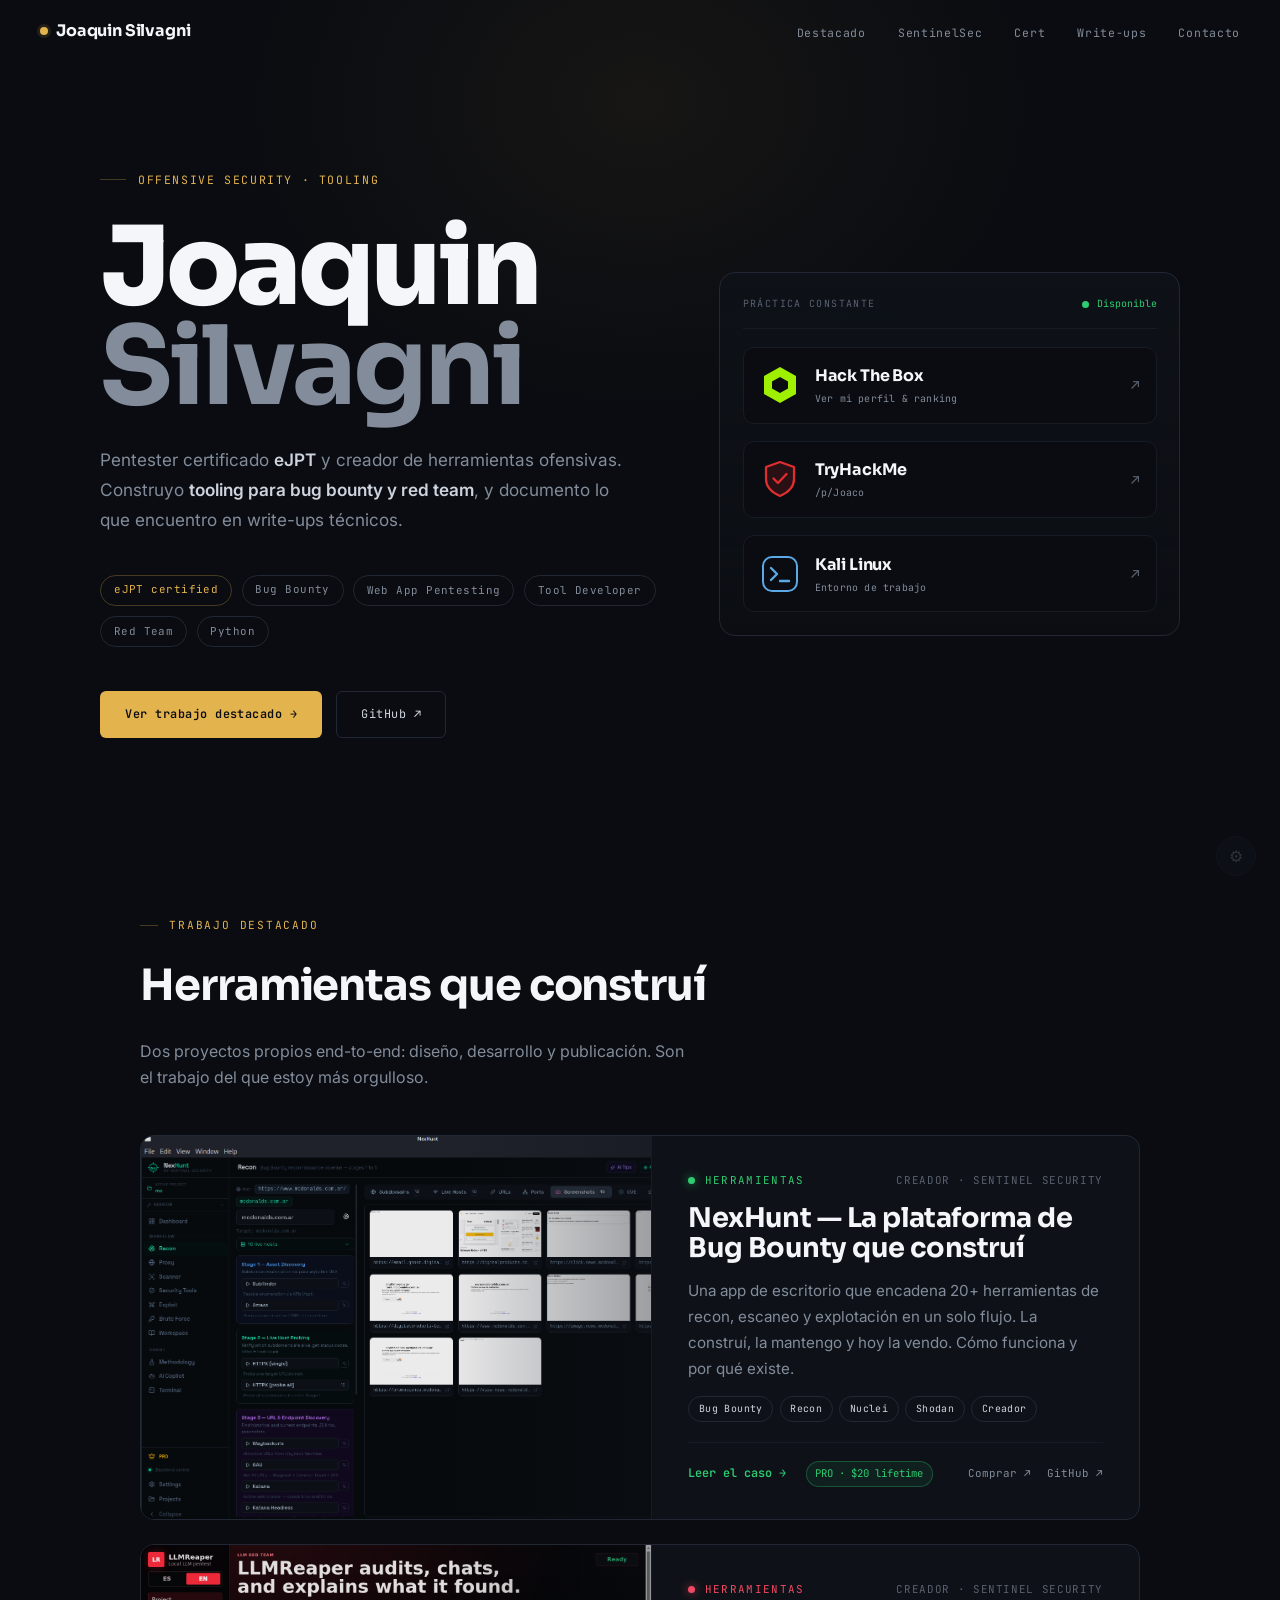
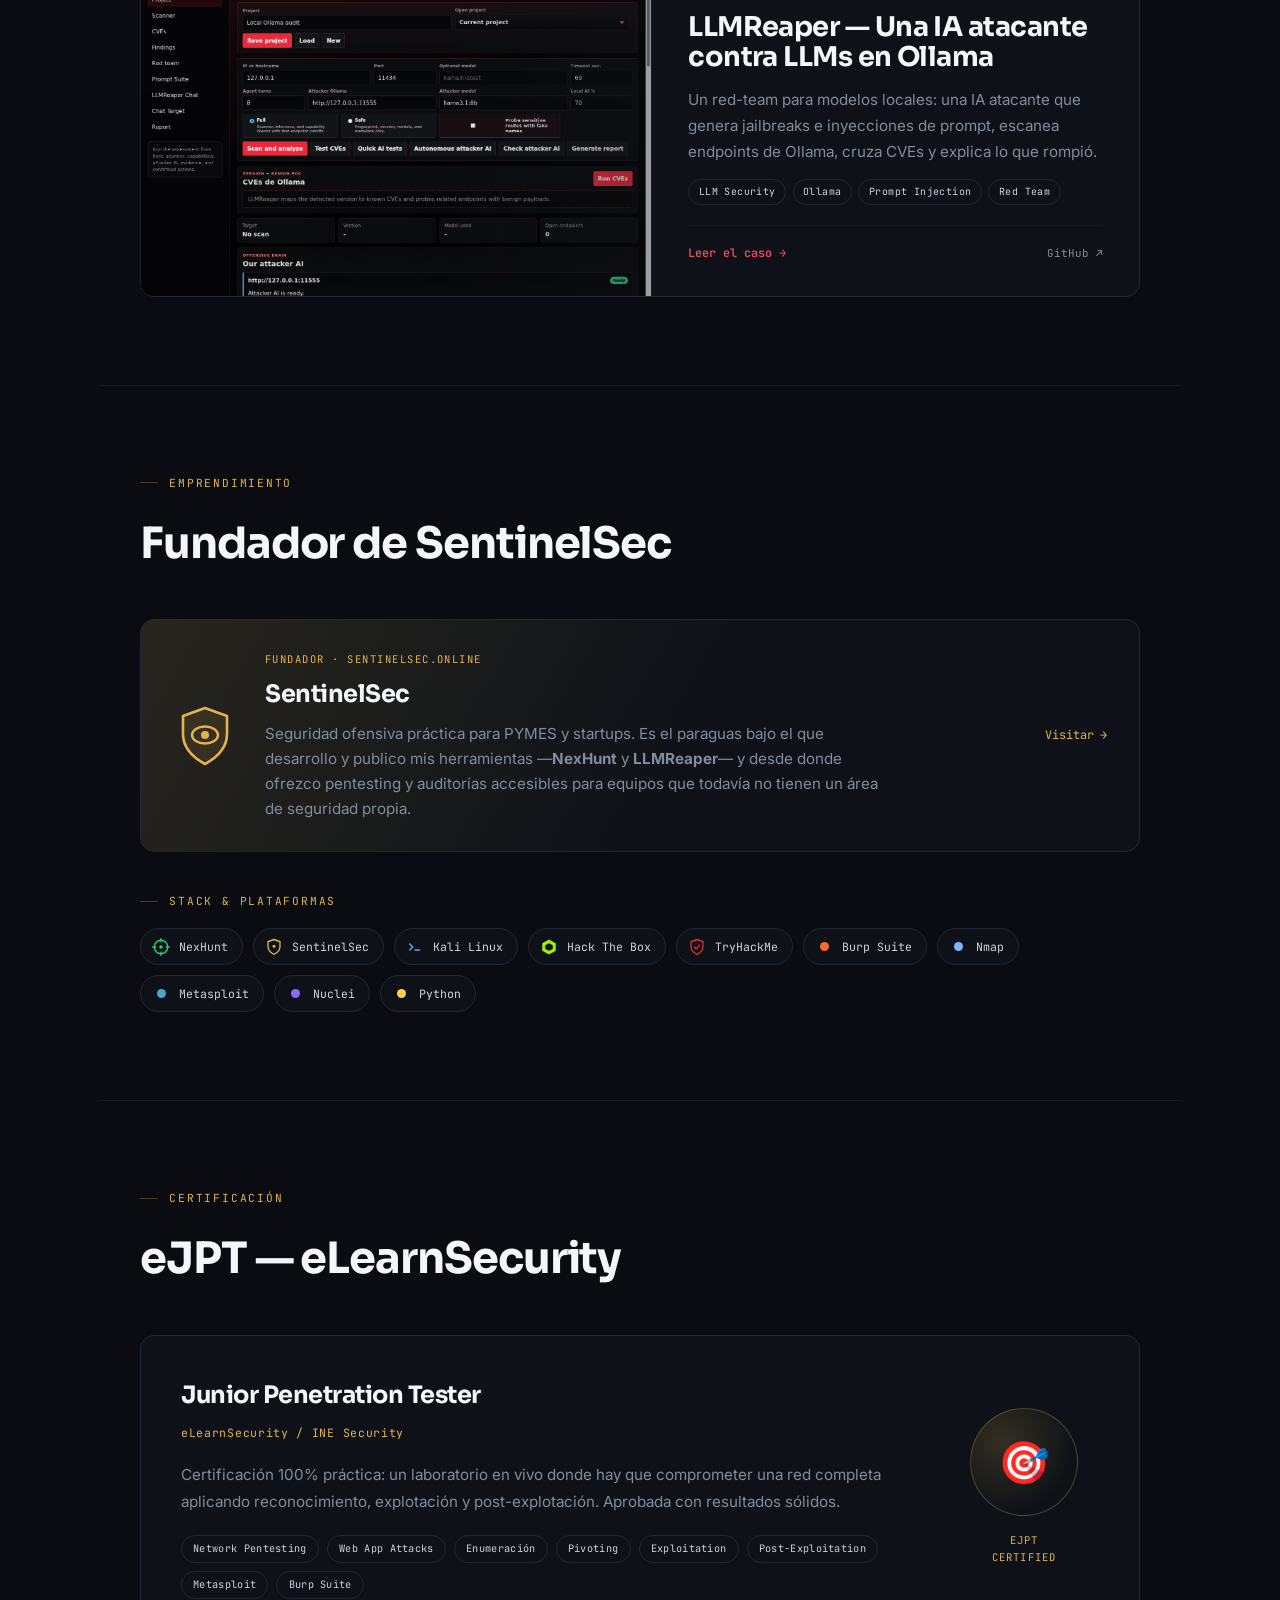
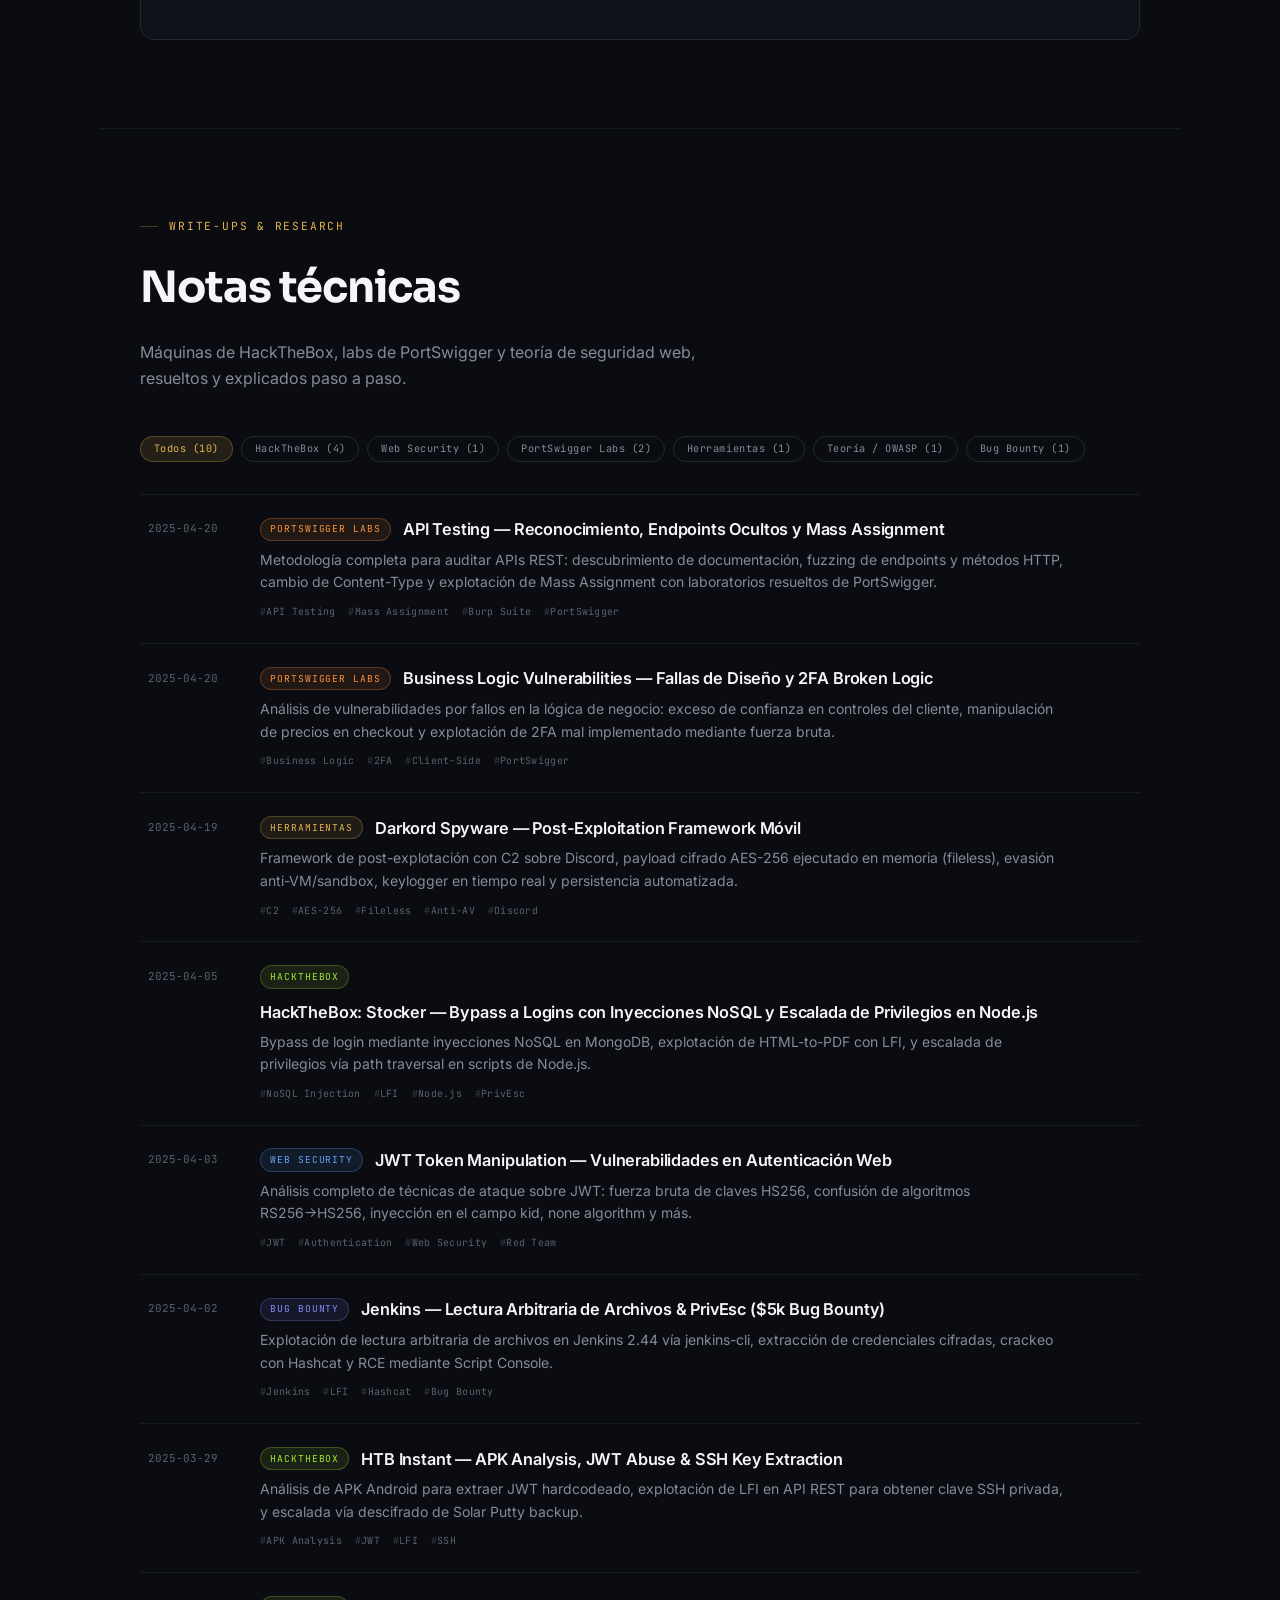
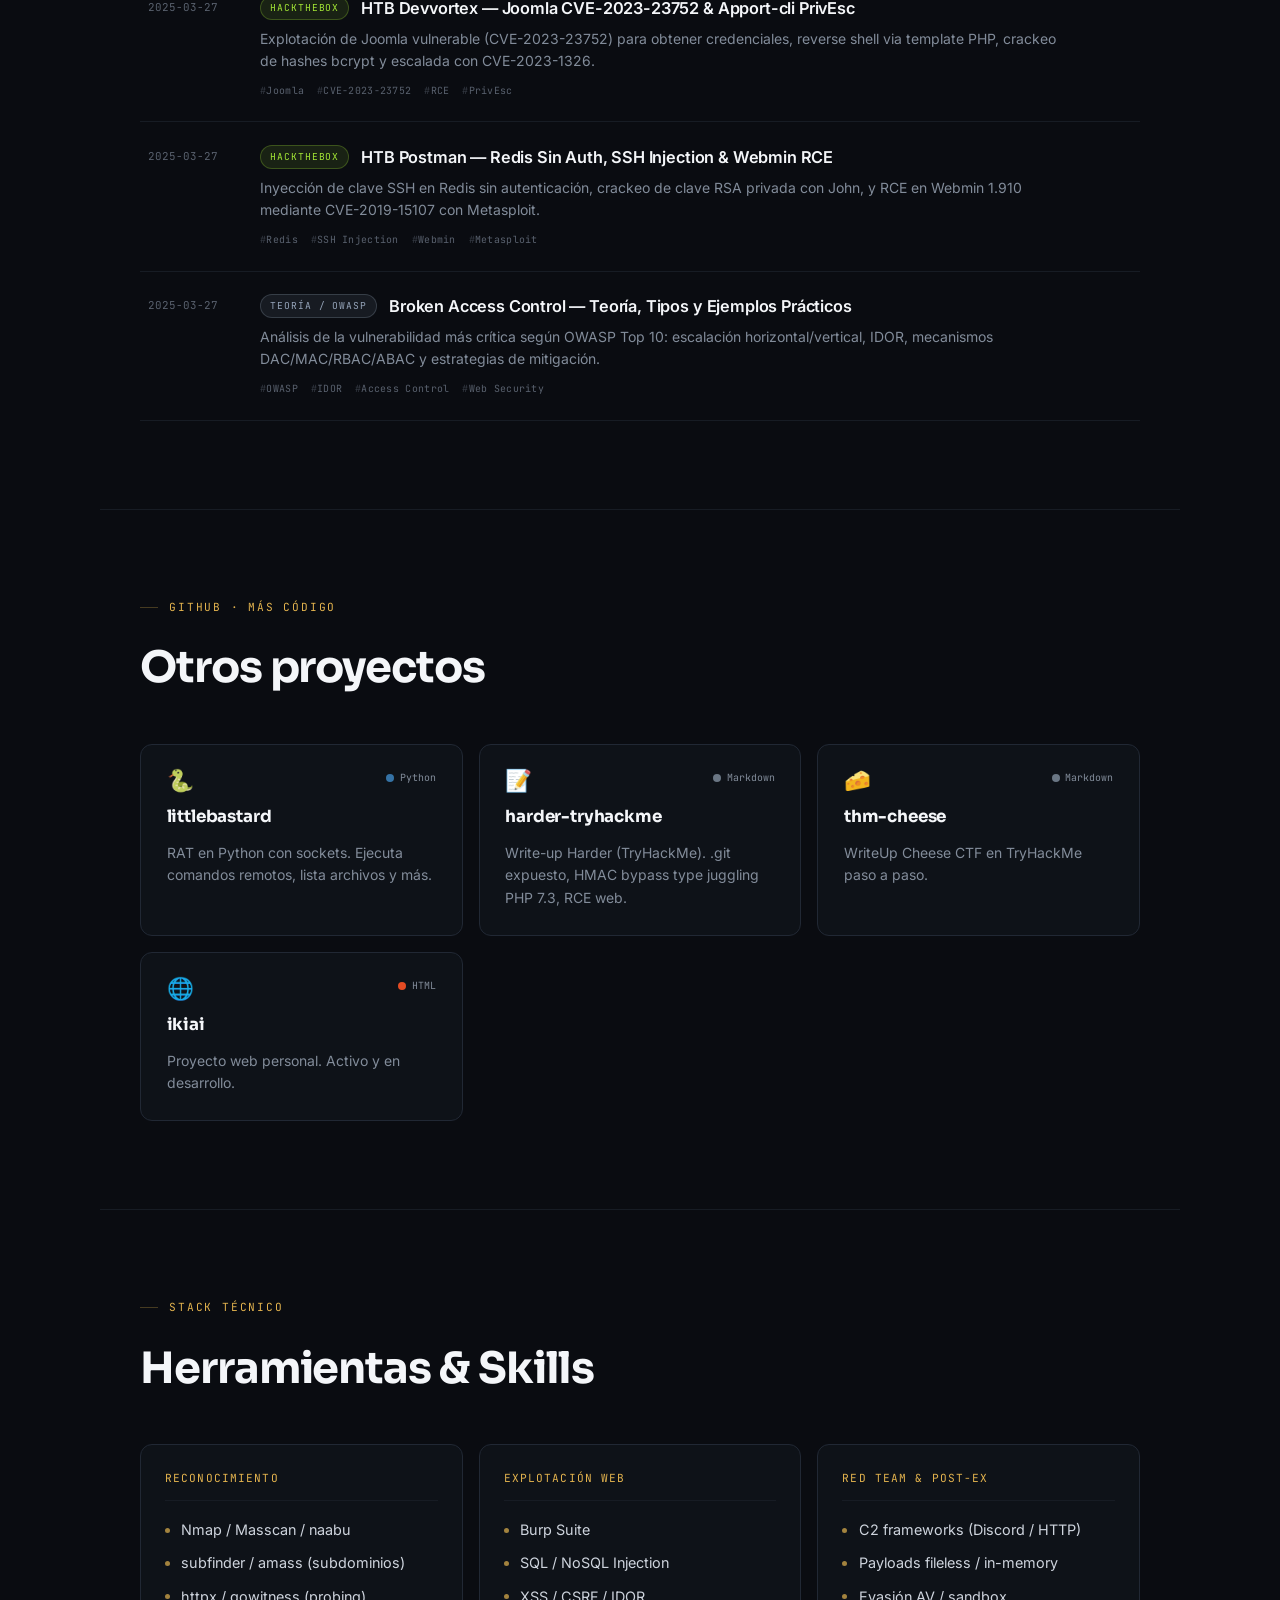
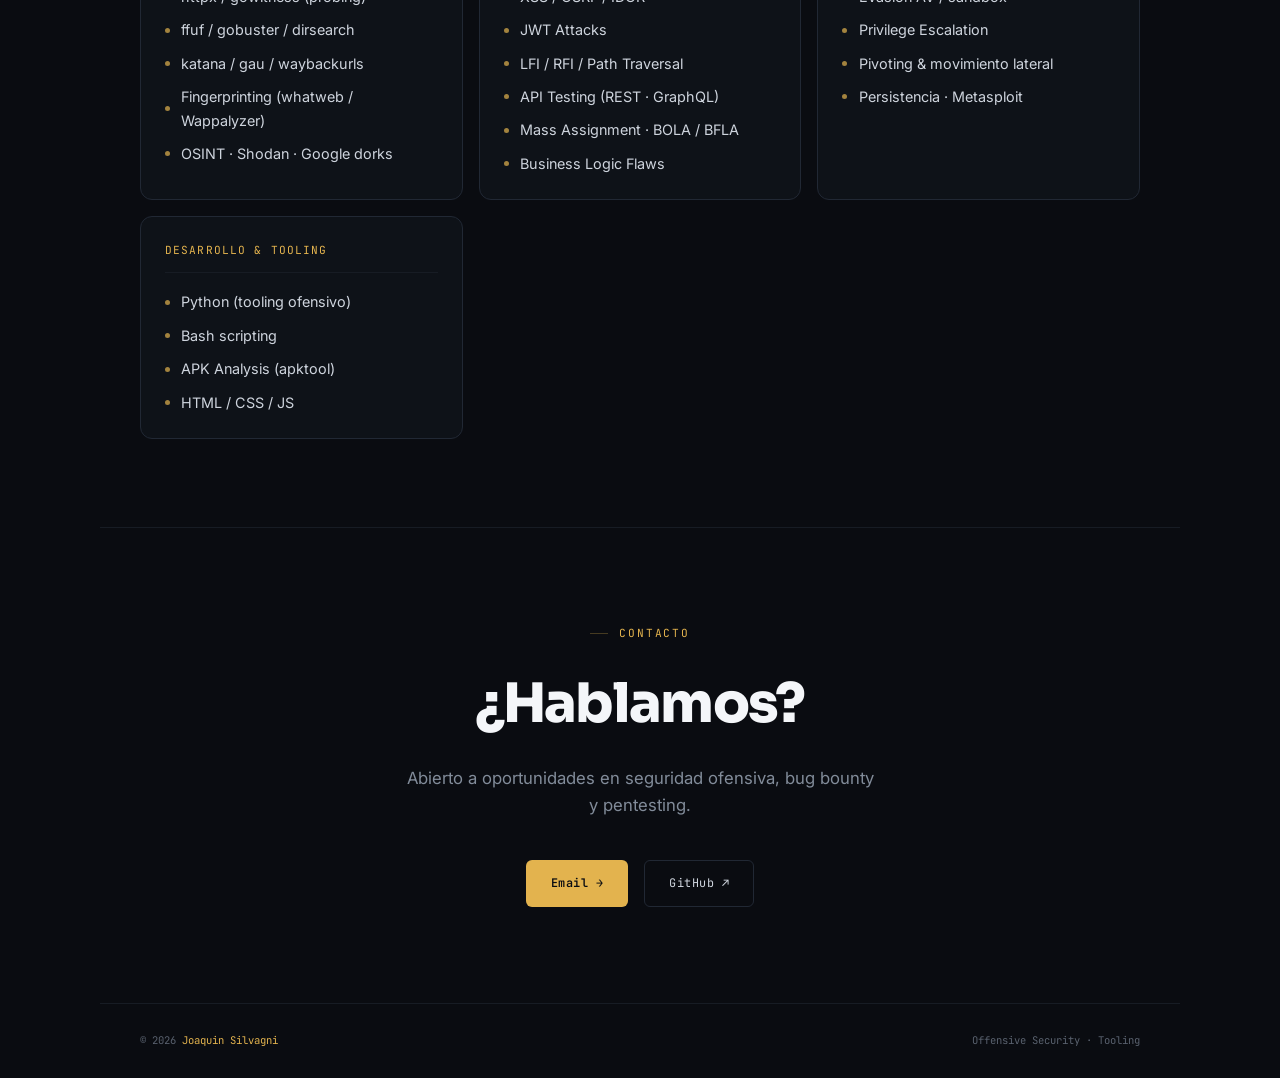
==== commit 09b4f470: "Ampliar skills de Reconocimiento (arsenal completo) Co-Authored-By: Claude Opus 4.8 <noreply@anthrop" ====
--- a/index.html
+++ b/index.html
@@ -233,10 +233,13 @@
             <div class="sk">
                 <div class="skt">Reconocimiento</div>
                 <ul class="skl">
-                    <li class="ski">Nmap / Masscan</li>
-                    <li class="ski">Gobuster / ffuf / dirsearch</li>
-                    <li class="ski">Subdomain hunting</li>
-                    <li class="ski">OSINT · Shodan</li>
+                    <li class="ski">Nmap / Masscan / naabu</li>
+                    <li class="ski">subfinder / amass (subdominios)</li>
+                    <li class="ski">httpx / gowitness (probing)</li>
+                    <li class="ski">ffuf / gobuster / dirsearch</li>
+                    <li class="ski">katana / gau / waybackurls</li>
+                    <li class="ski">Fingerprinting (whatweb / Wappalyzer)</li>
+                    <li class="ski">OSINT · Shodan · Google dorks</li>
                 </ul>
             </div>
             <div class="sk">
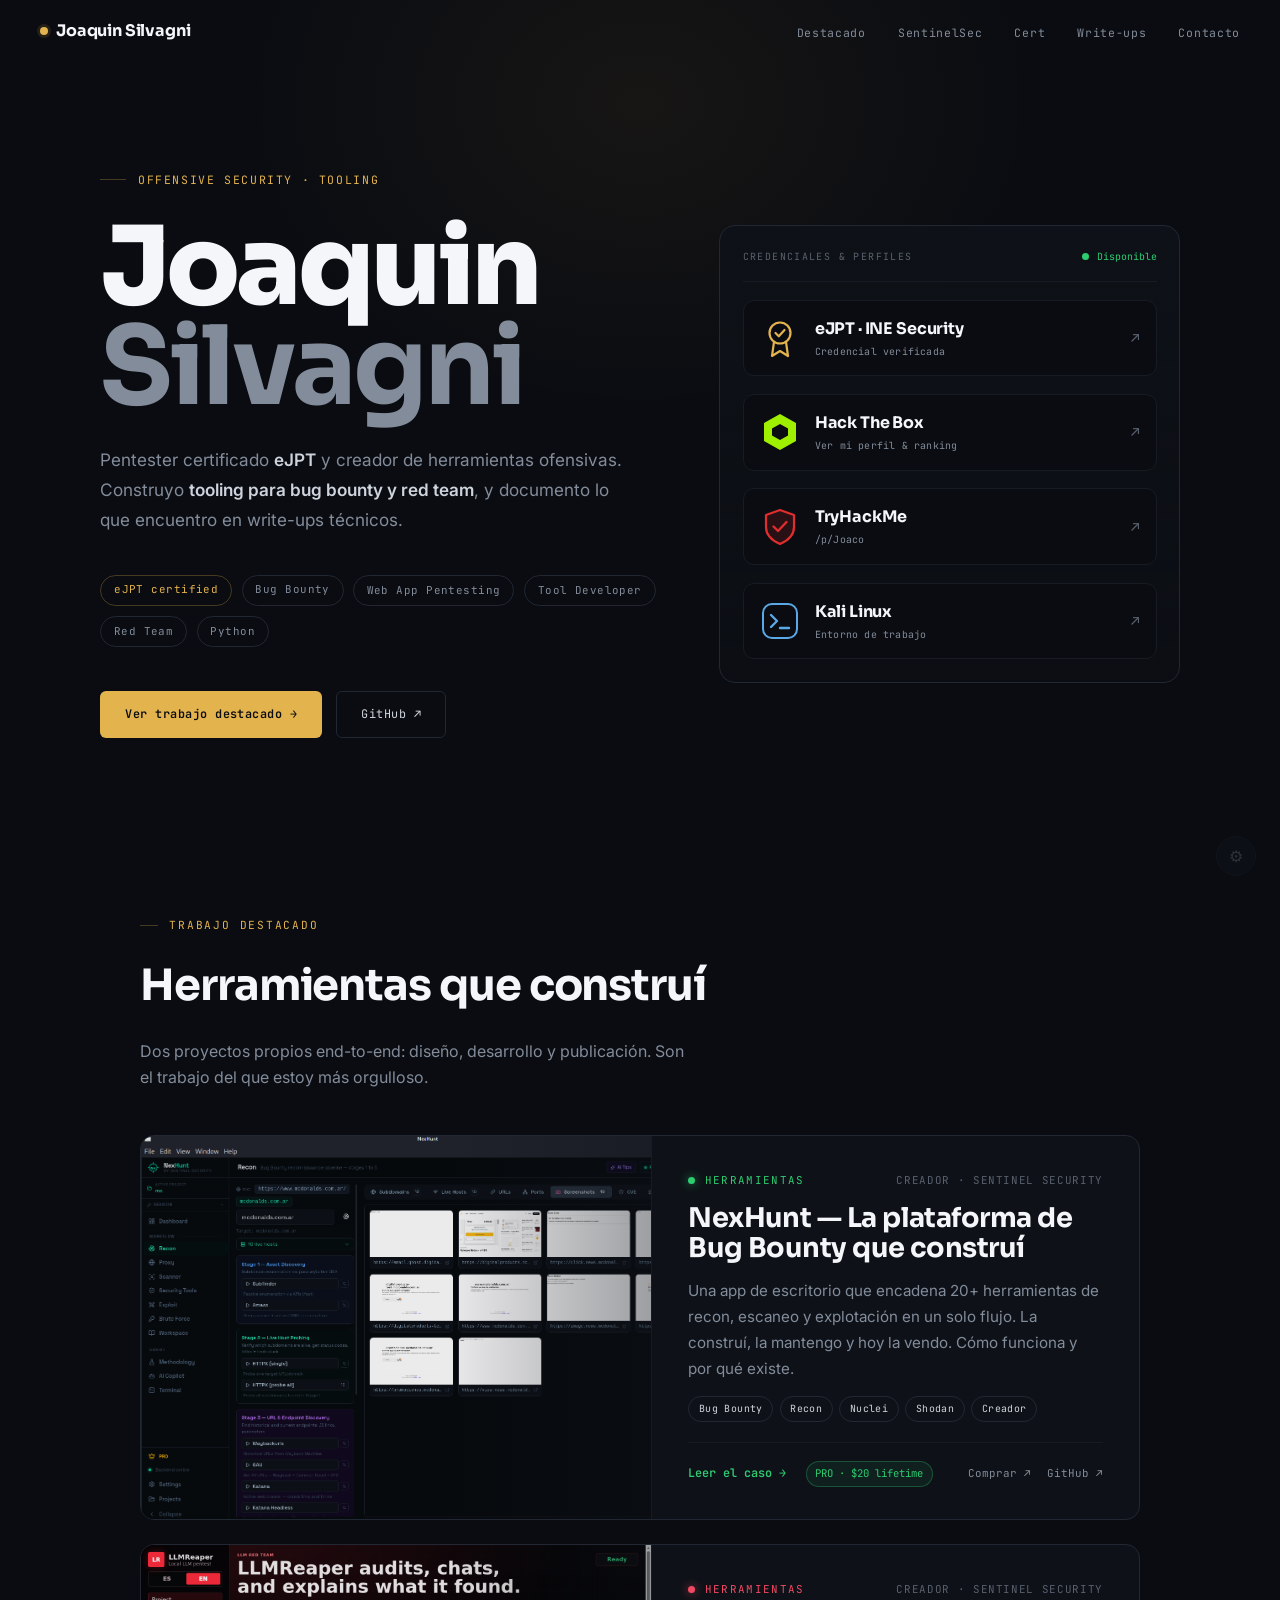
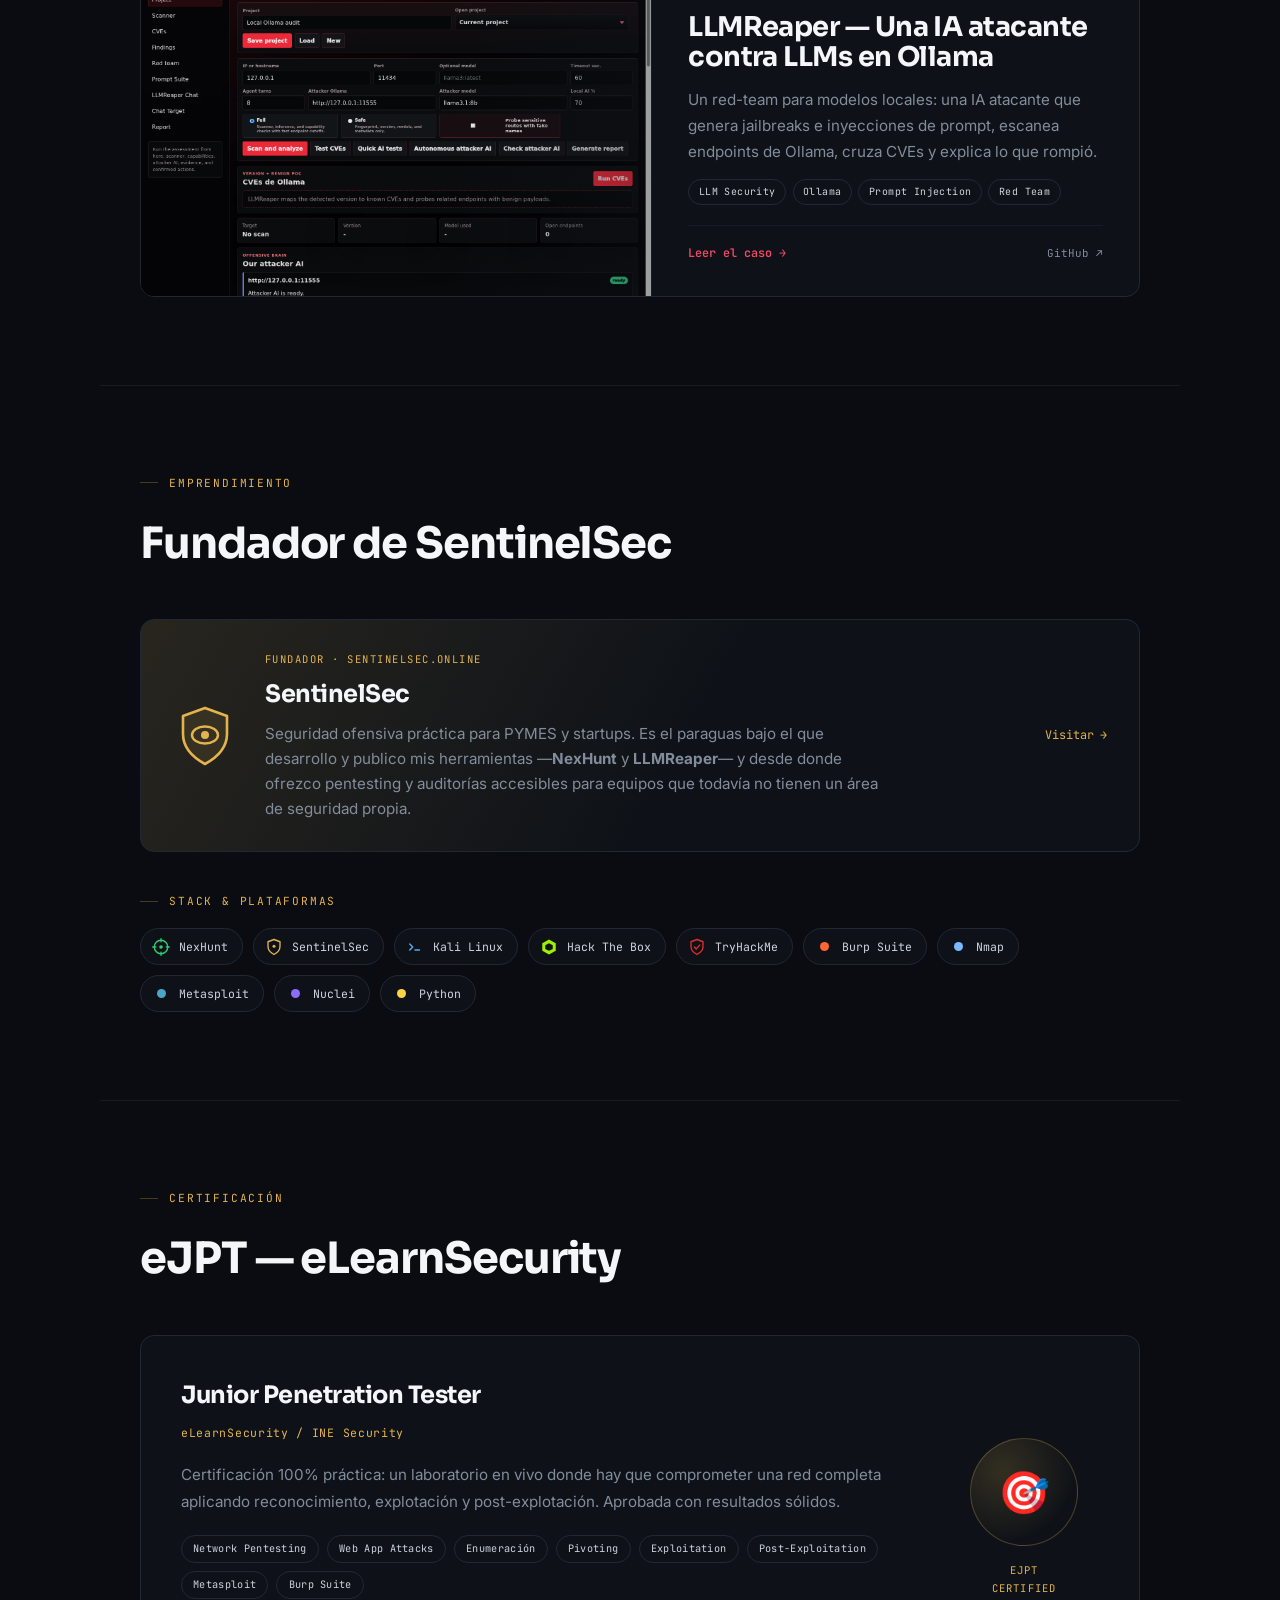
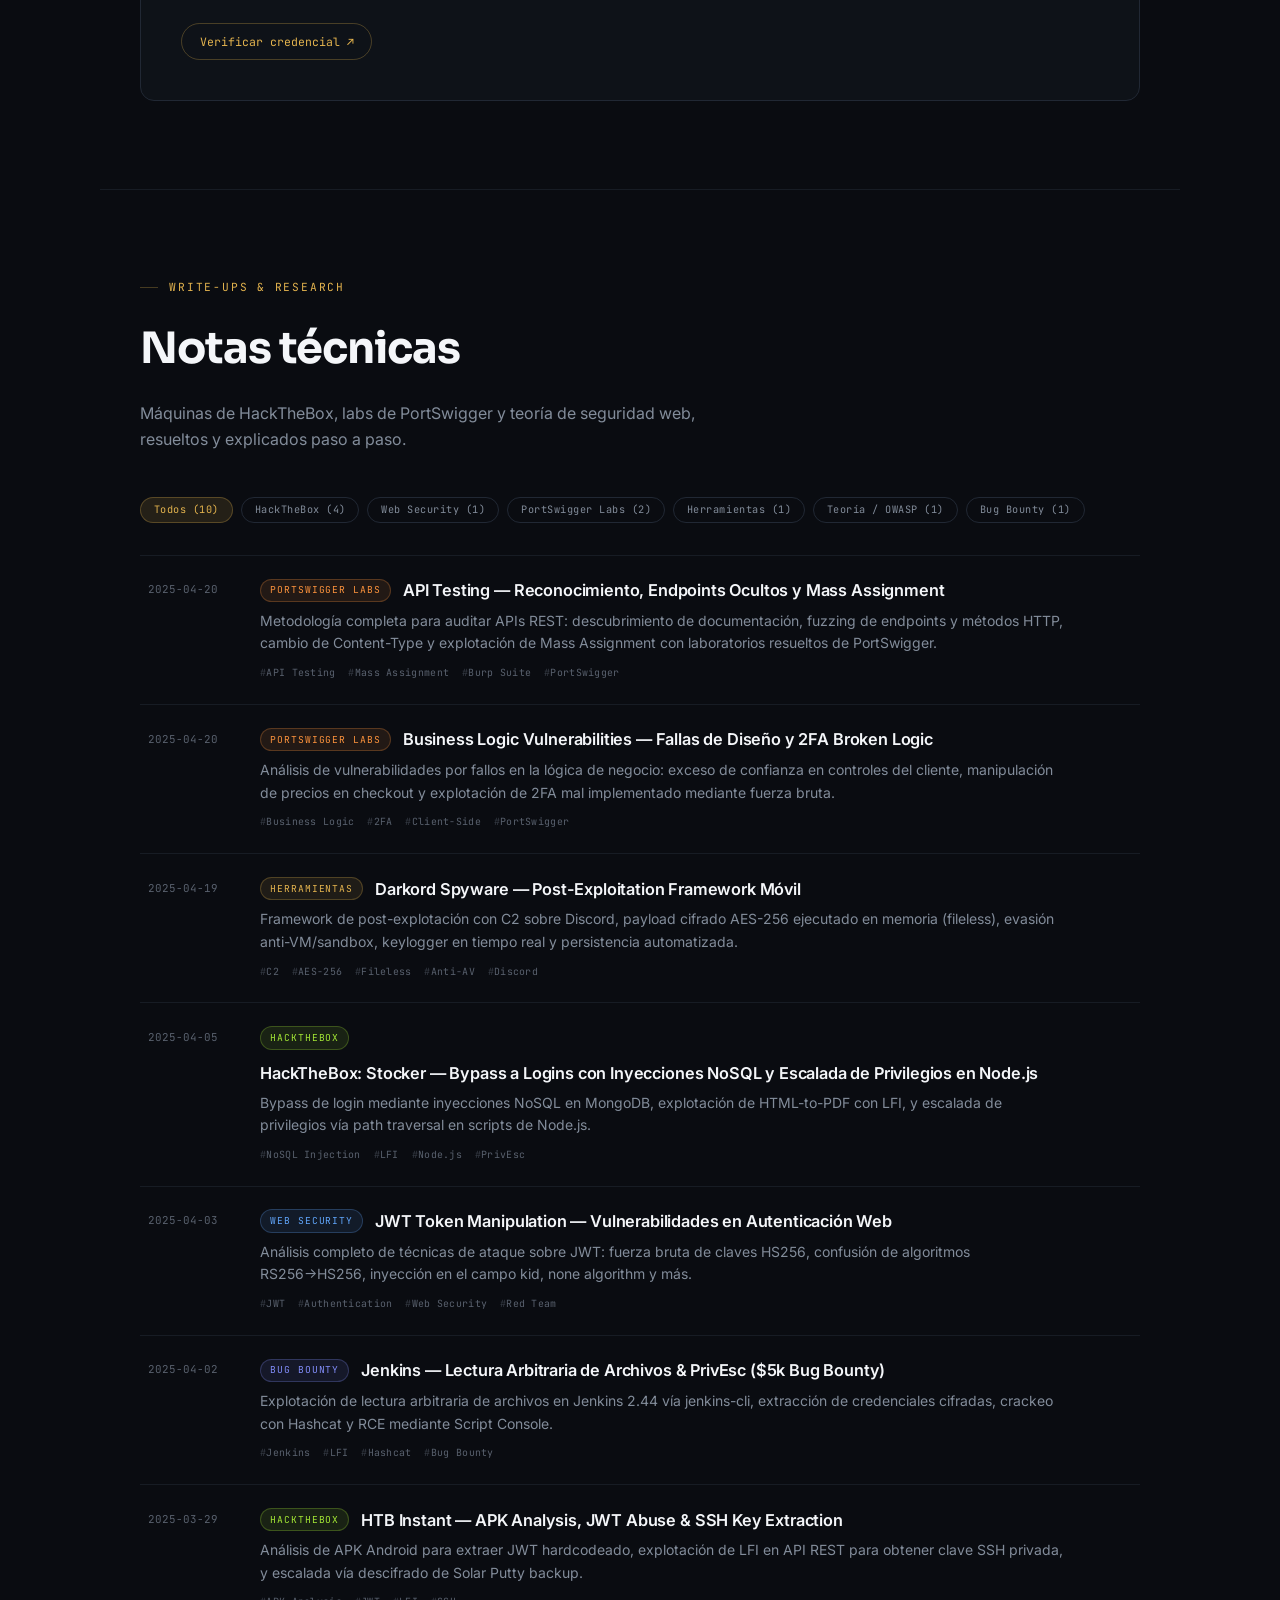
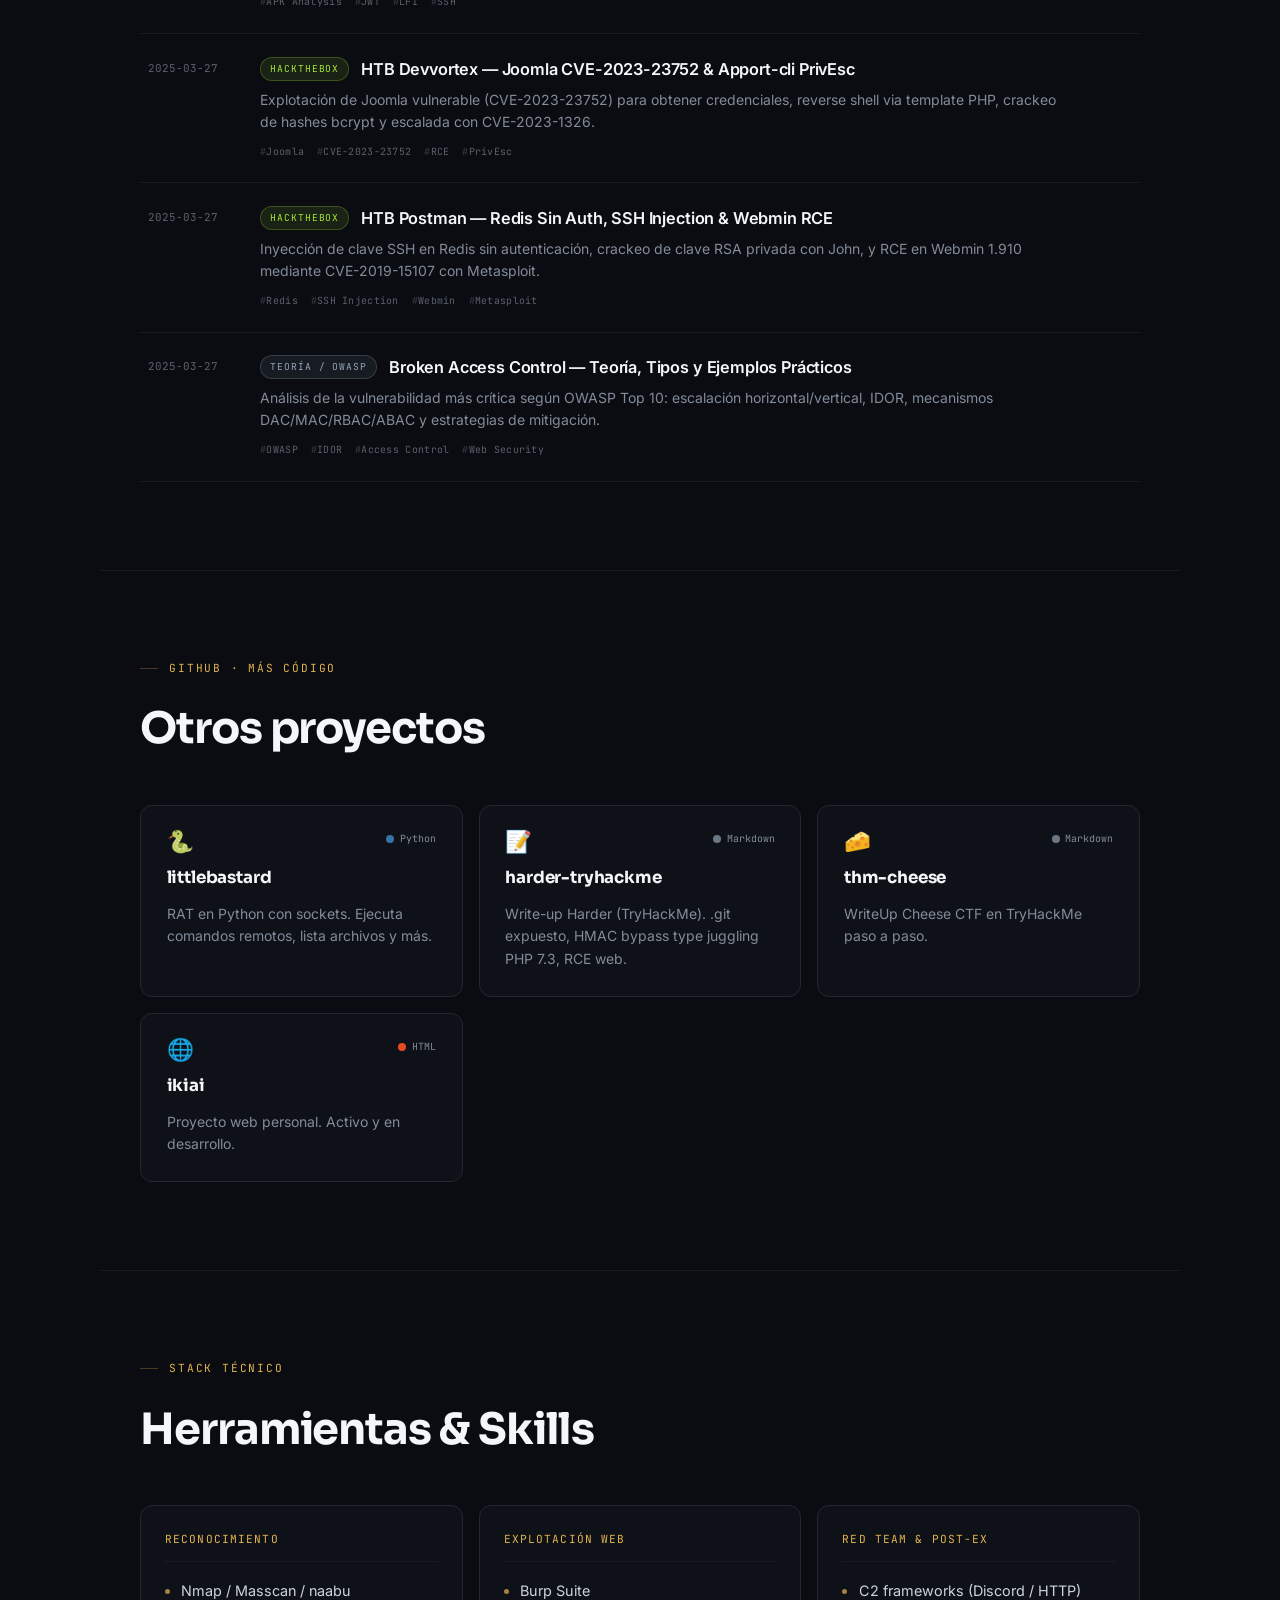
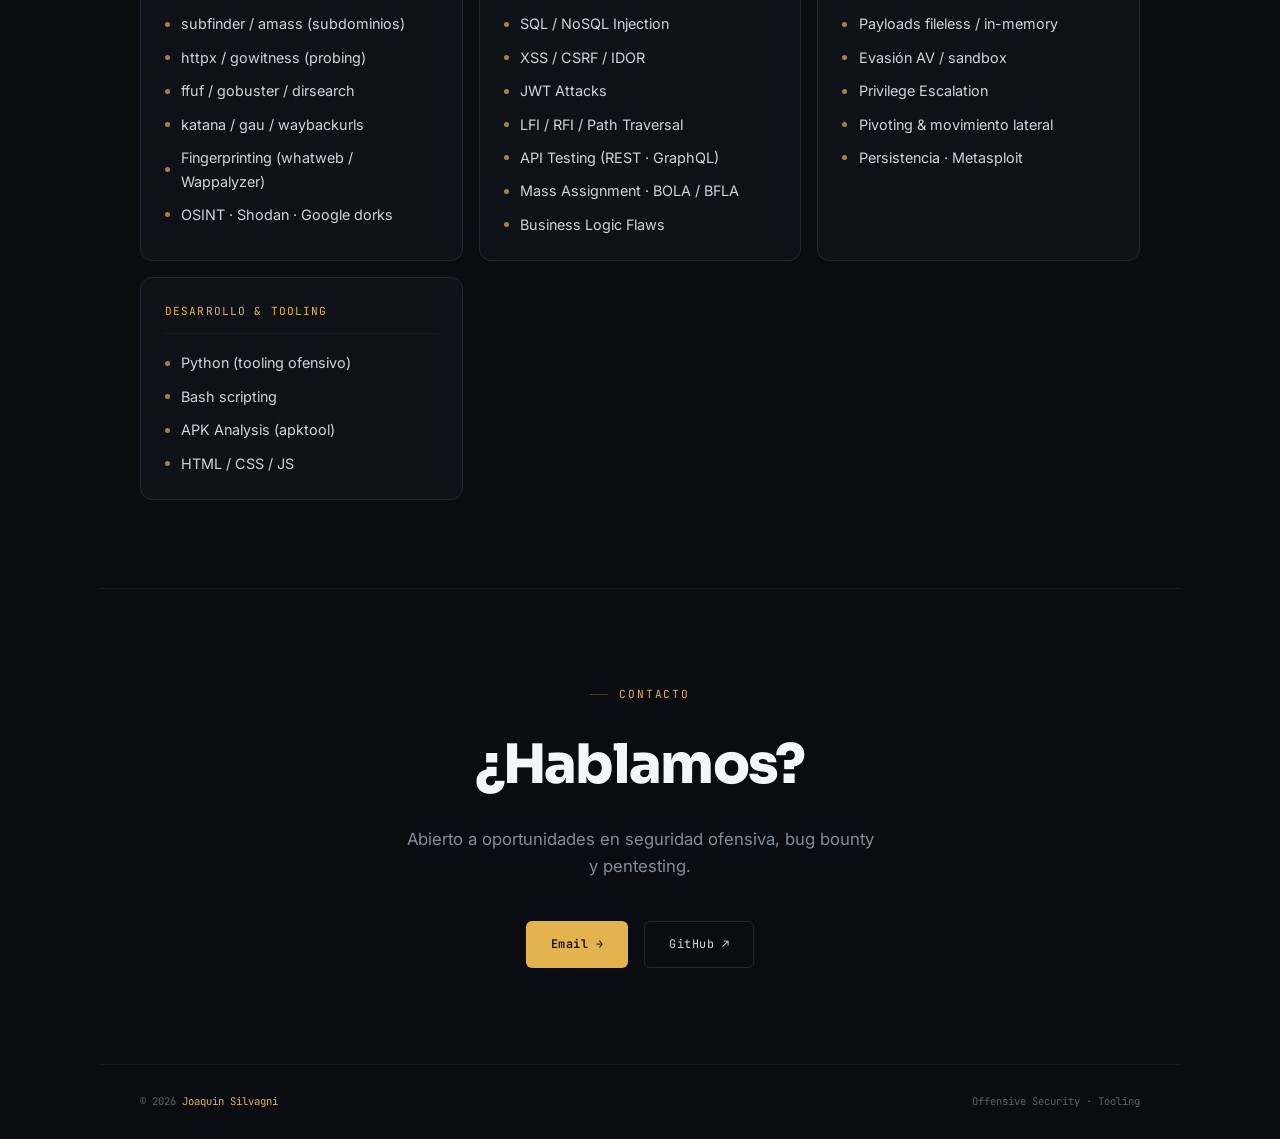
==== commit 5e3d0a26: "Agregar eJPT verificable (panel hero + sección cert) - Tile de eJPT (INE Security) como primera del " ====
--- a/index.html
+++ b/index.html
@@ -50,9 +50,23 @@
 
             <aside class="hero-panel fi">
                 <div class="hp-top">
-                    <span class="hp-k">Práctica constante</span>
+                    <span class="hp-k">Credenciales &amp; perfiles</span>
                     <span class="hp-avail">Disponible</span>
                 </div>
+                <a class="plat" style="--pc:#e3b34e" href="https://certs.ine.com/e4876364-c804-447b-a9aa-7e368057b1f0" target="_blank" rel="noopener">
+                    <span class="logo">
+                        <svg viewBox="0 0 40 40" xmlns="http://www.w3.org/2000/svg">
+                            <circle cx="20" cy="15" r="10.5" fill="none" stroke="#e3b34e" stroke-width="2.2"/>
+                            <path d="M15.5 15 18.8 18.3 24.5 12" fill="none" stroke="#e3b34e" stroke-width="2.2" stroke-linecap="round" stroke-linejoin="round"/>
+                            <path d="M14 24 12 38 20 33 28 38 26 24" fill="none" stroke="#e3b34e" stroke-width="2.2" stroke-linejoin="round"/>
+                        </svg>
+                    </span>
+                    <span class="meta">
+                        <span class="nm">eJPT · INE Security</span>
+                        <span class="ds">Credencial verificada</span>
+                    </span>
+                    <span class="go">↗</span>
+                </a>
                 <a class="plat" style="--pc:#9fef00" href="https://profile.hackthebox.com/profile/019d3ace-acfd-71c6-b1de-05c504e4a584" target="_blank" rel="noopener">
                     <span class="logo">
                         <svg viewBox="0 0 40 40" xmlns="http://www.w3.org/2000/svg">
@@ -173,11 +187,12 @@
                     <span class="tt">Metasploit</span>
                     <span class="tt">Burp Suite</span>
                 </div>
+                <a class="ejpt-verify" href="https://certs.ine.com/e4876364-c804-447b-a9aa-7e368057b1f0" target="_blank" rel="noopener">Verificar credencial ↗</a>
             </div>
-            <div class="ejpt-badge-box">
+            <a class="ejpt-badge-box" href="https://certs.ine.com/e4876364-c804-447b-a9aa-7e368057b1f0" target="_blank" rel="noopener">
                 <div class="ejpt-badge-icon">🎯</div>
                 <div class="ejpt-badge-label">eJPT<br>Certified</div>
-            </div>
+            </a>
         </div>
     </div>
 
--- a/css/style.css
+++ b/css/style.css
@@ -757,6 +757,39 @@
     text-transform: uppercase
 }
 
+a.ejpt-badge-box {
+    text-decoration: none;
+    display: block;
+    transition: transform .2s
+}
+
+a.ejpt-badge-box:hover { transform: translateY(-3px) }
+
+a.ejpt-badge-box:hover .ejpt-badge-icon {
+    border-color: var(--accent);
+    box-shadow: 0 0 24px rgba(227, 179, 78, .15)
+}
+
+.ejpt-verify {
+    display: inline-flex;
+    align-items: center;
+    gap: .4rem;
+    margin-top: 1.5rem;
+    font-family: var(--mono);
+    font-size: .72rem;
+    color: var(--accent);
+    text-decoration: none;
+    border: 1px solid var(--accent-line);
+    padding: .5rem 1.1rem;
+    border-radius: 100px;
+    transition: background .2s, transform .2s
+}
+
+.ejpt-verify:hover {
+    background: var(--accent-soft);
+    transform: translateY(-1px)
+}
+
 /* ---------- WRITEUP INDEX (clean list) ---------- */
 .filters {
     display: flex;
--- a/css/style.css
+++ b/css/style.css
@@ -757,6 +757,39 @@
     text-transform: uppercase
 }
 
+a.ejpt-badge-box {
+    text-decoration: none;
+    display: block;
+    transition: transform .2s
+}
+
+a.ejpt-badge-box:hover { transform: translateY(-3px) }
+
+a.ejpt-badge-box:hover .ejpt-badge-icon {
+    border-color: var(--accent);
+    box-shadow: 0 0 24px rgba(227, 179, 78, .15)
+}
+
+.ejpt-verify {
+    display: inline-flex;
+    align-items: center;
+    gap: .4rem;
+    margin-top: 1.5rem;
+    font-family: var(--mono);
+    font-size: .72rem;
+    color: var(--accent);
+    text-decoration: none;
+    border: 1px solid var(--accent-line);
+    padding: .5rem 1.1rem;
+    border-radius: 100px;
+    transition: background .2s, transform .2s
+}
+
+.ejpt-verify:hover {
+    background: var(--accent-soft);
+    transform: translateY(-1px)
+}
+
 /* ---------- WRITEUP INDEX (clean list) ---------- */
 .filters {
     display: flex;
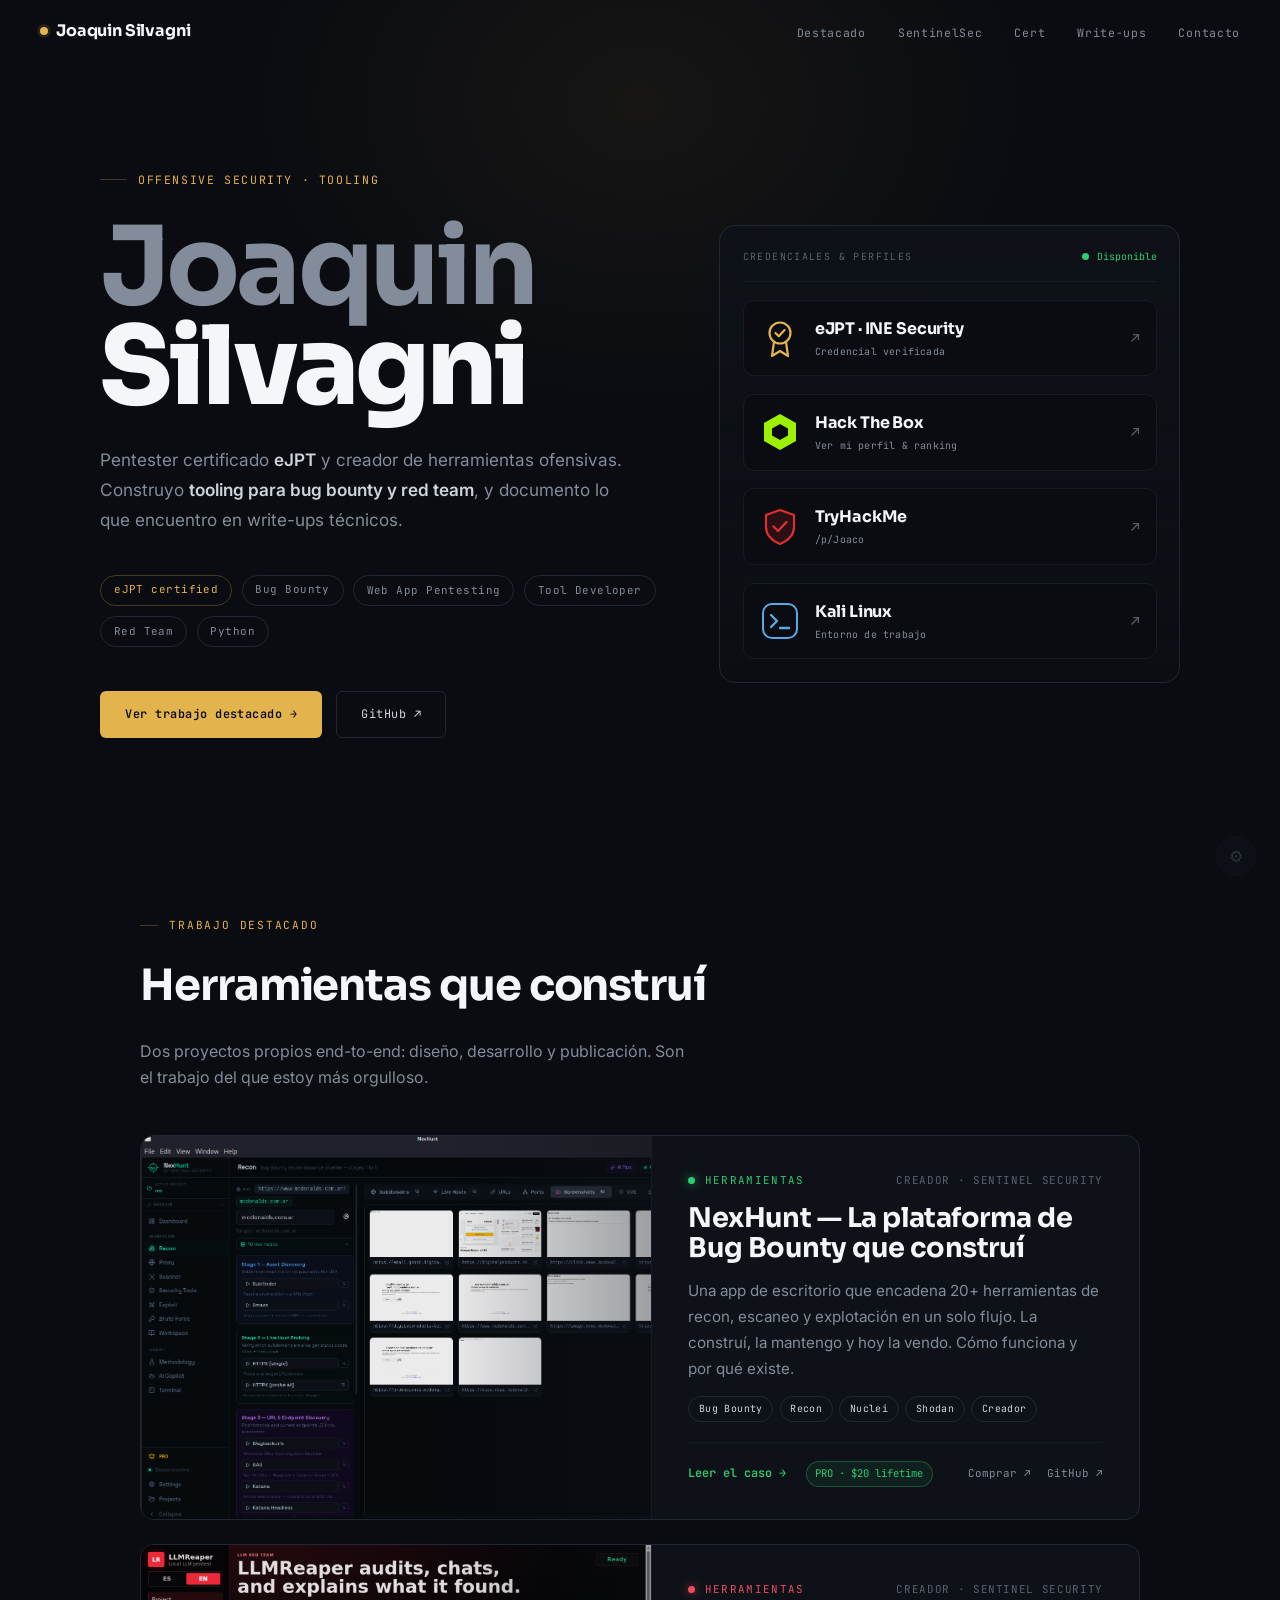
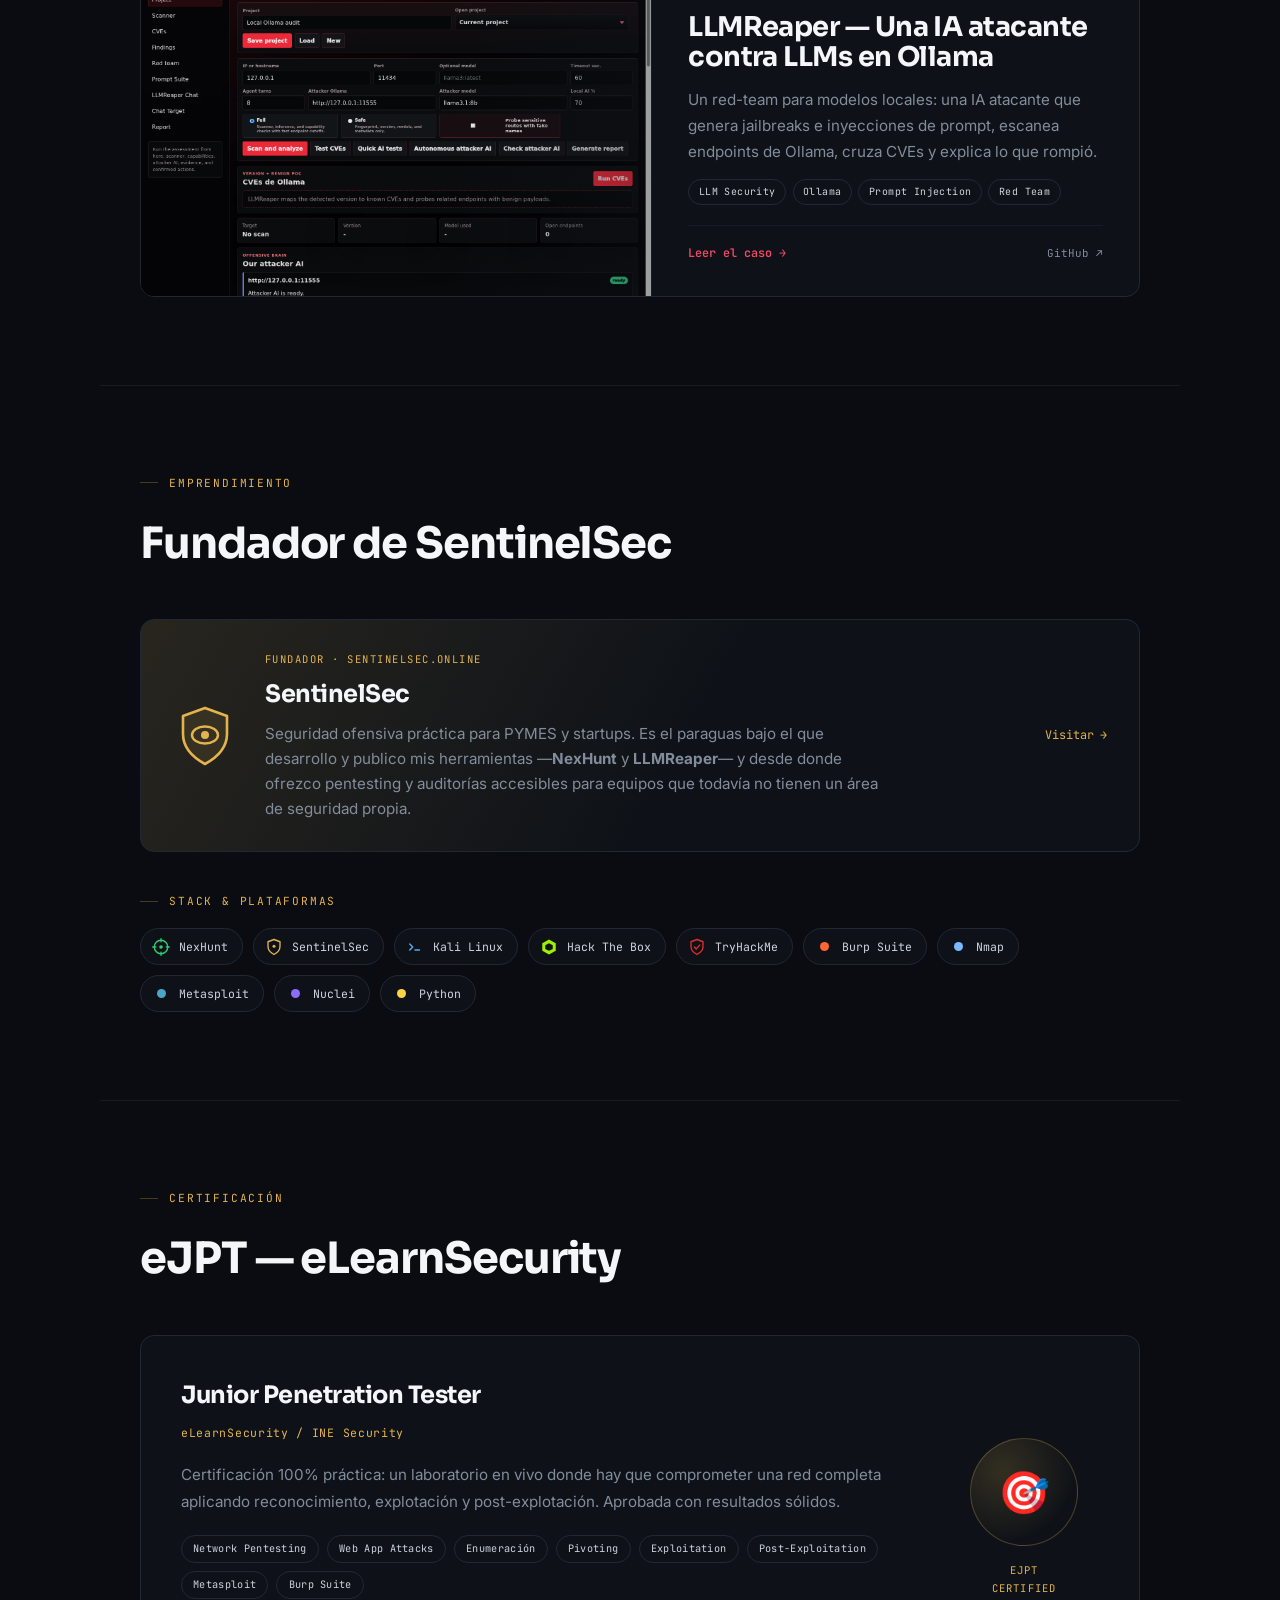
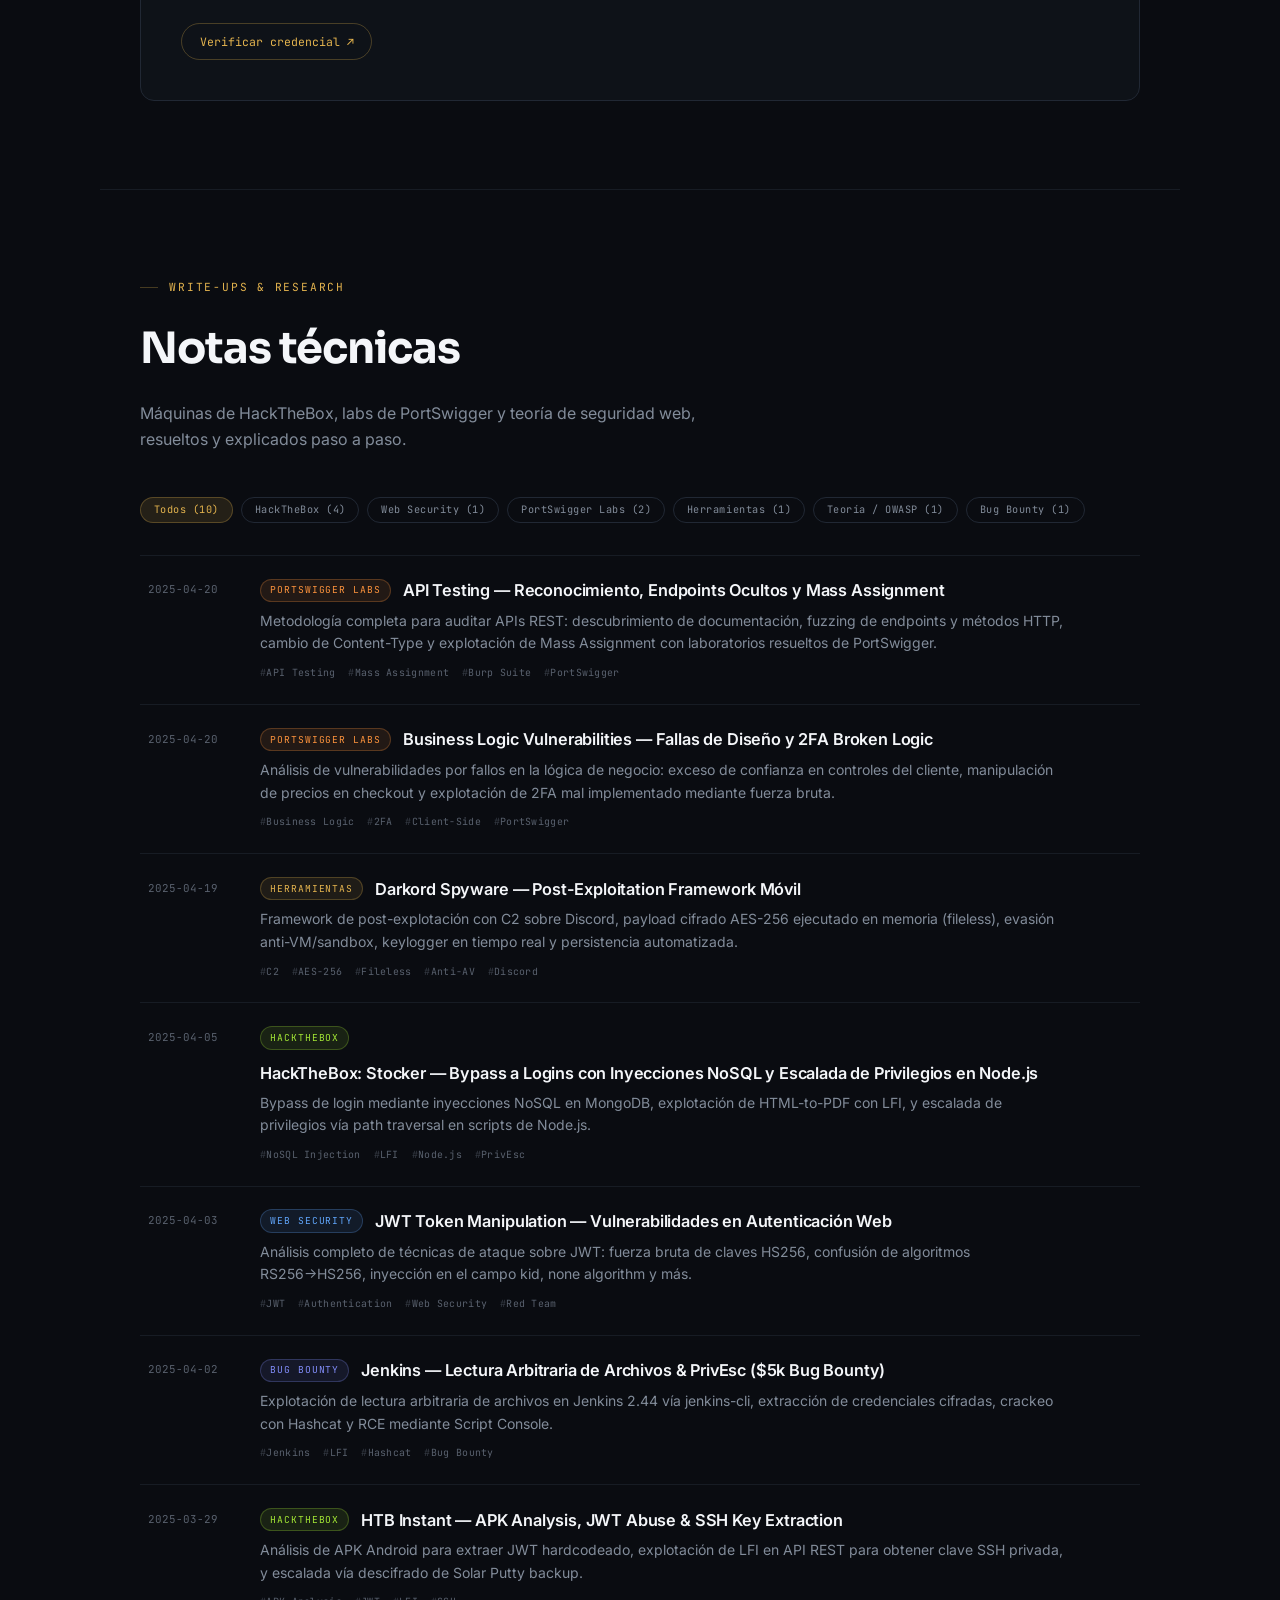
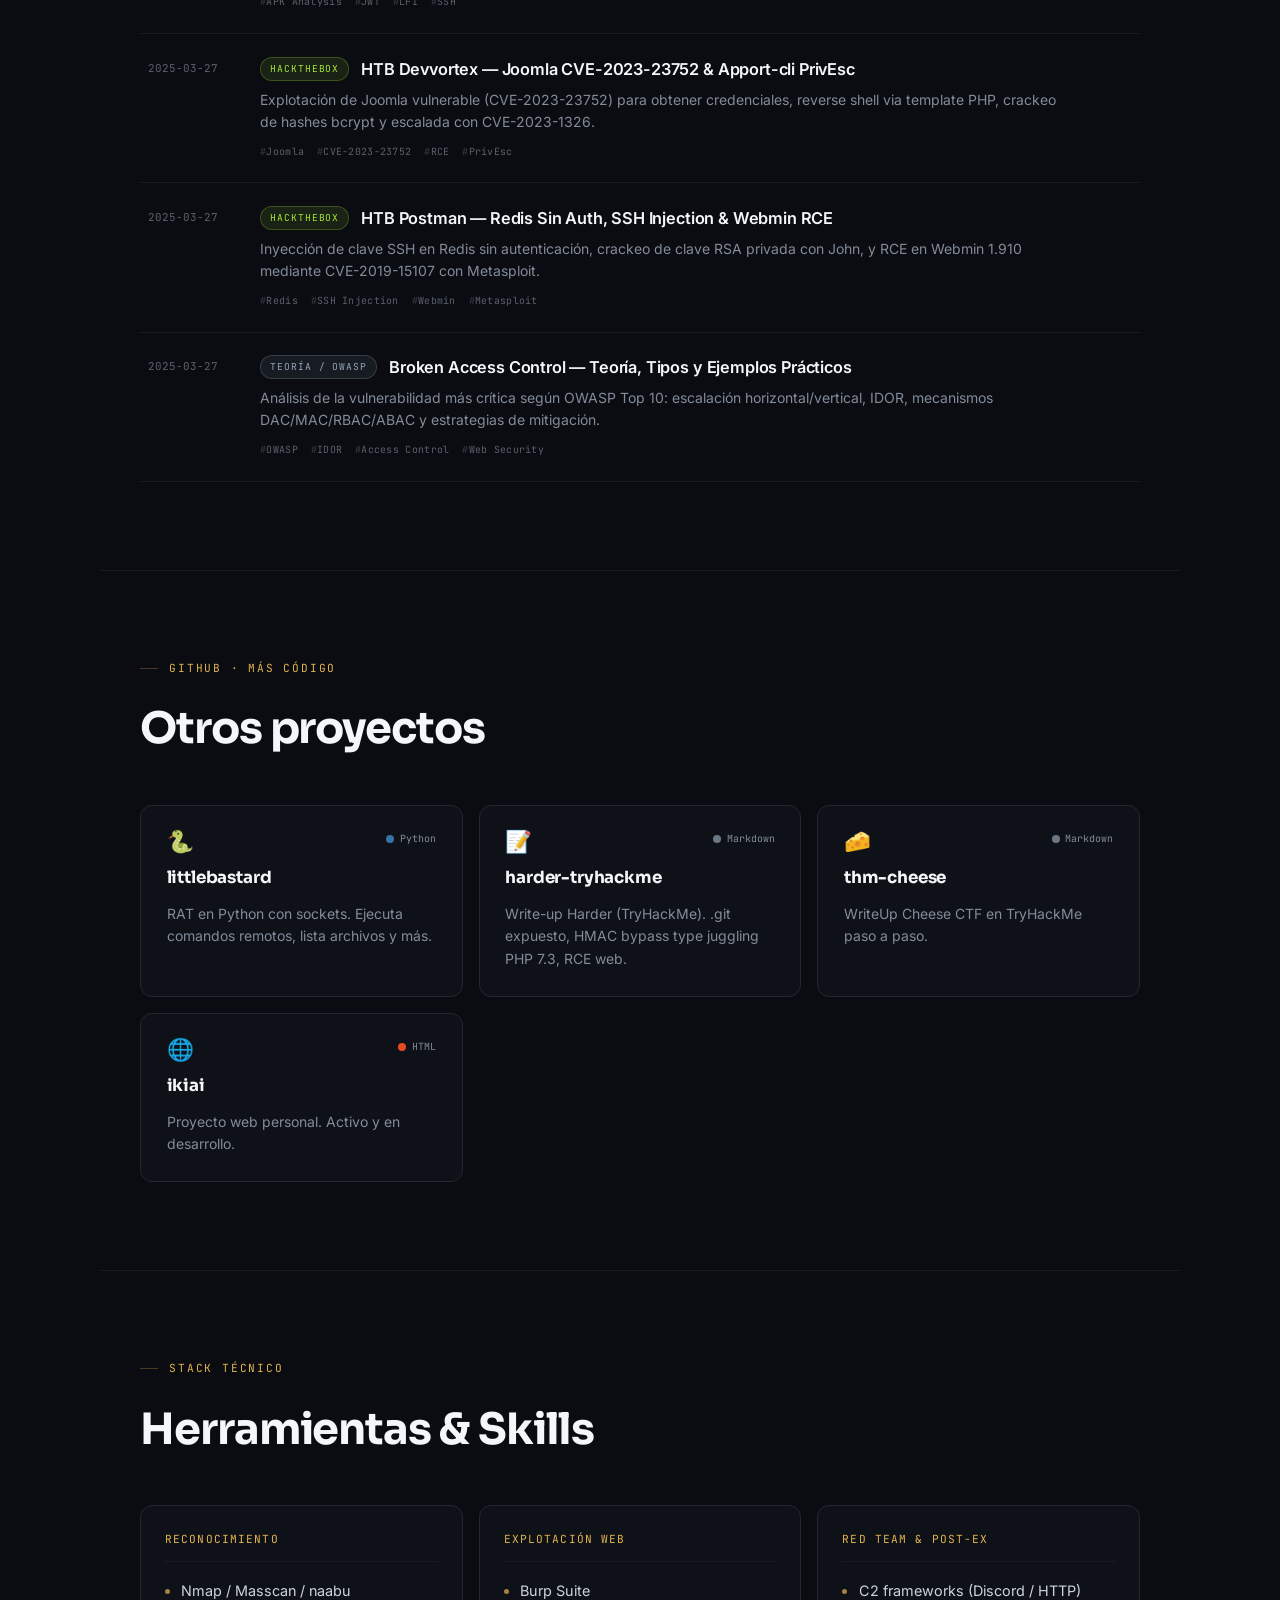
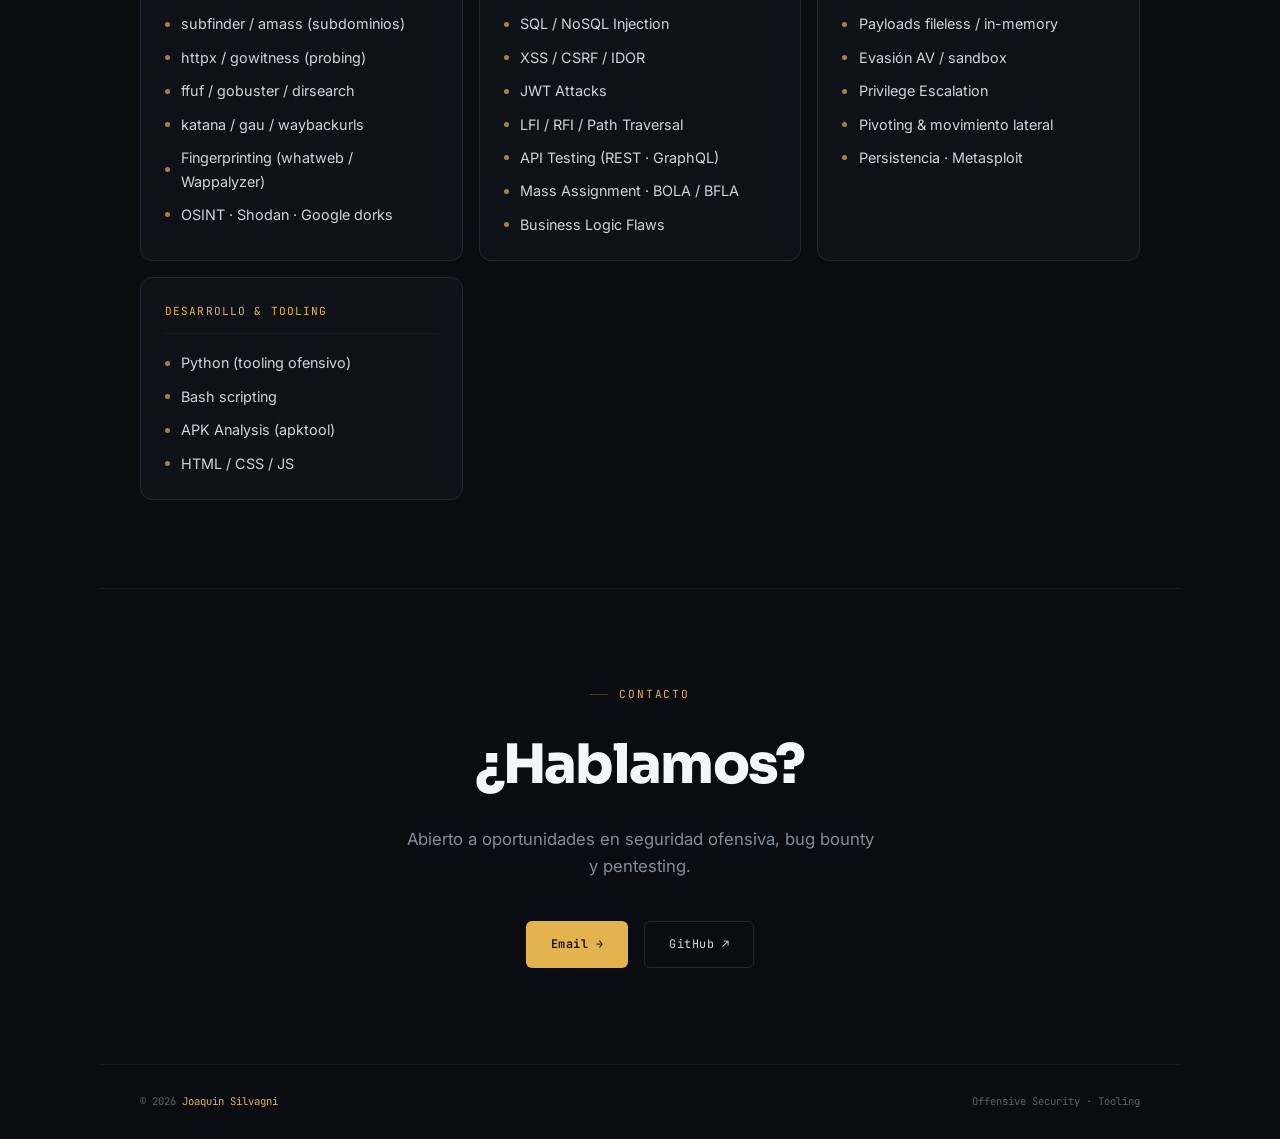
==== commit d38e0644: "Invertir colores del nombre en el hero (Joaquin atenuado, Silvagni blanco) Co-Authored-By: Claude Op" ====
--- a/index.html
+++ b/index.html
@@ -30,7 +30,7 @@
         <div class="hero-inner">
             <div class="hero-content">
                 <div class="hero-tag fi">Offensive Security · Tooling</div>
-                <h1 class="fi">Joaquin<br><span class="accent">Silvagni</span></h1>
+                <h1 class="fi"><span class="accent">Joaquin</span><br>Silvagni</h1>
                 <p class="hero-desc fi">Pentester certificado <strong>eJPT</strong> y creador de herramientas
                     ofensivas. Construyo <strong>tooling para bug bounty y red team</strong>, y documento lo que
                     encuentro en write-ups técnicos.</p>
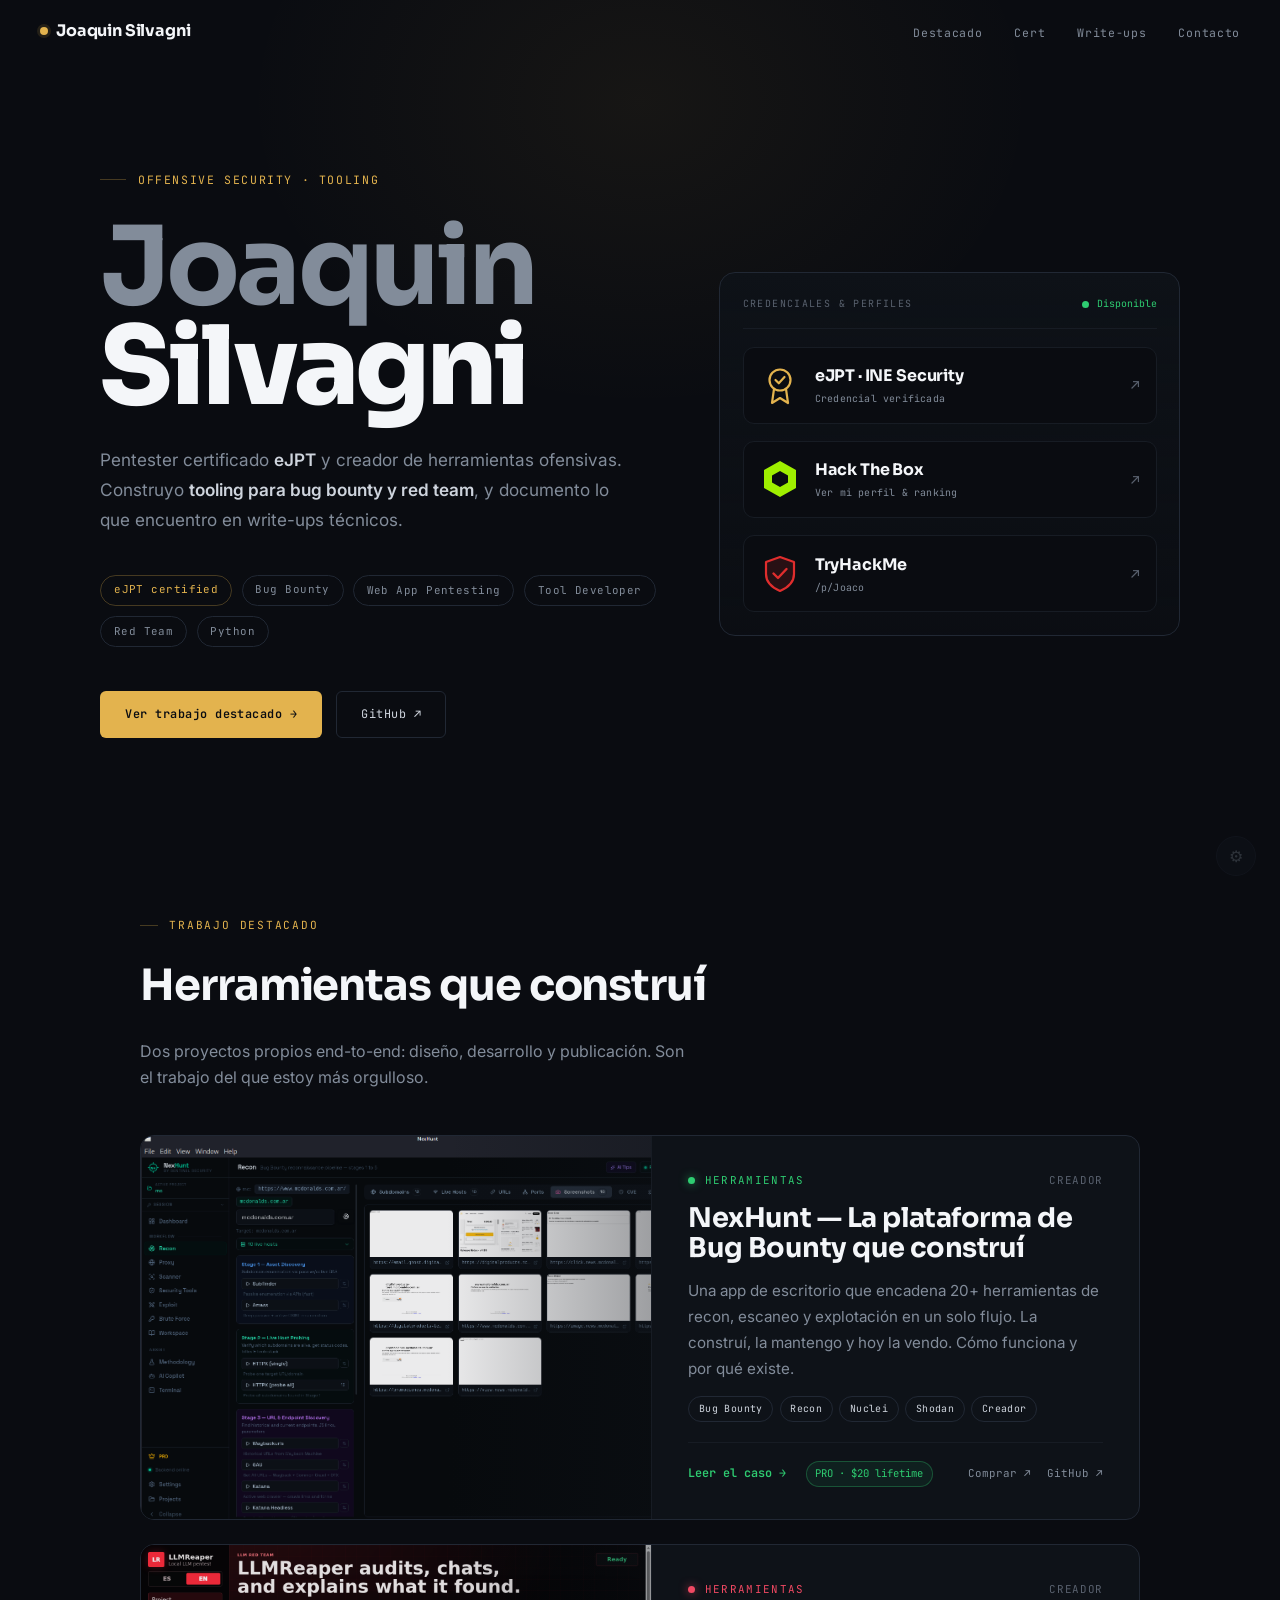
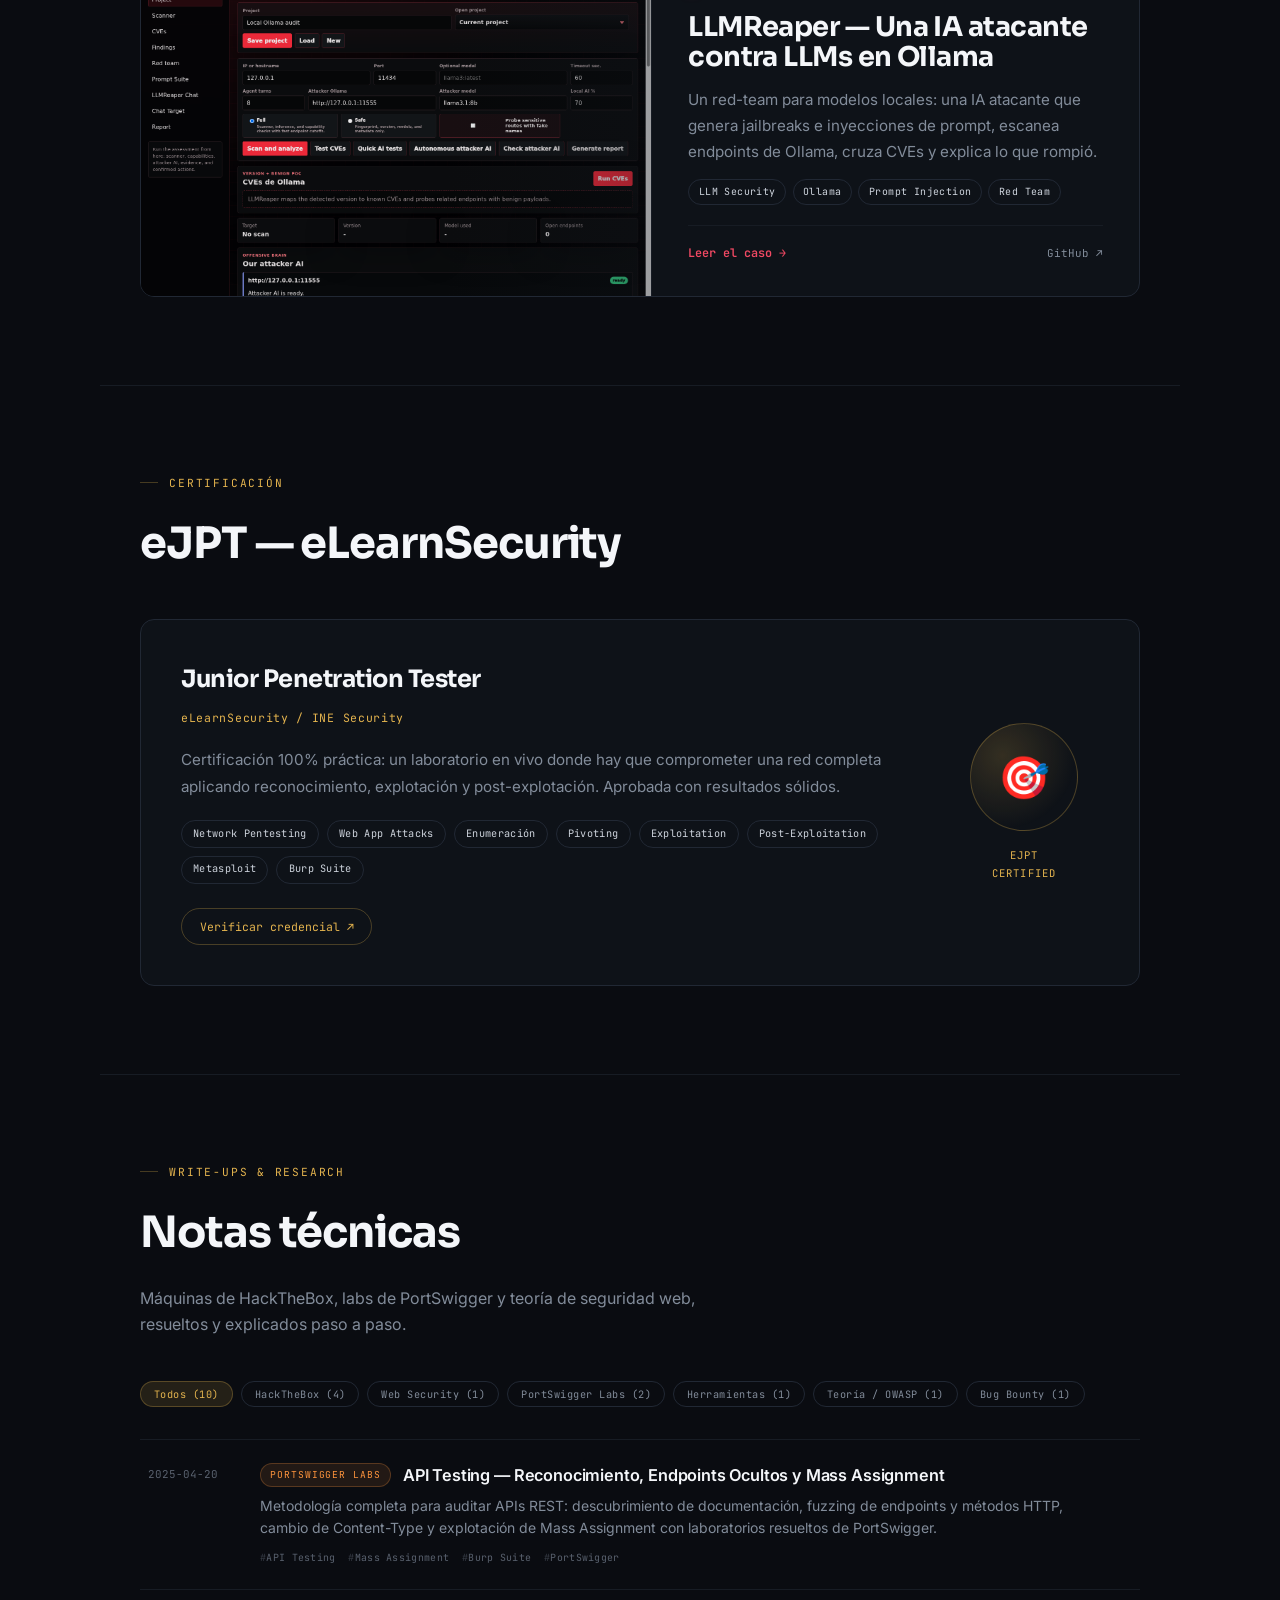
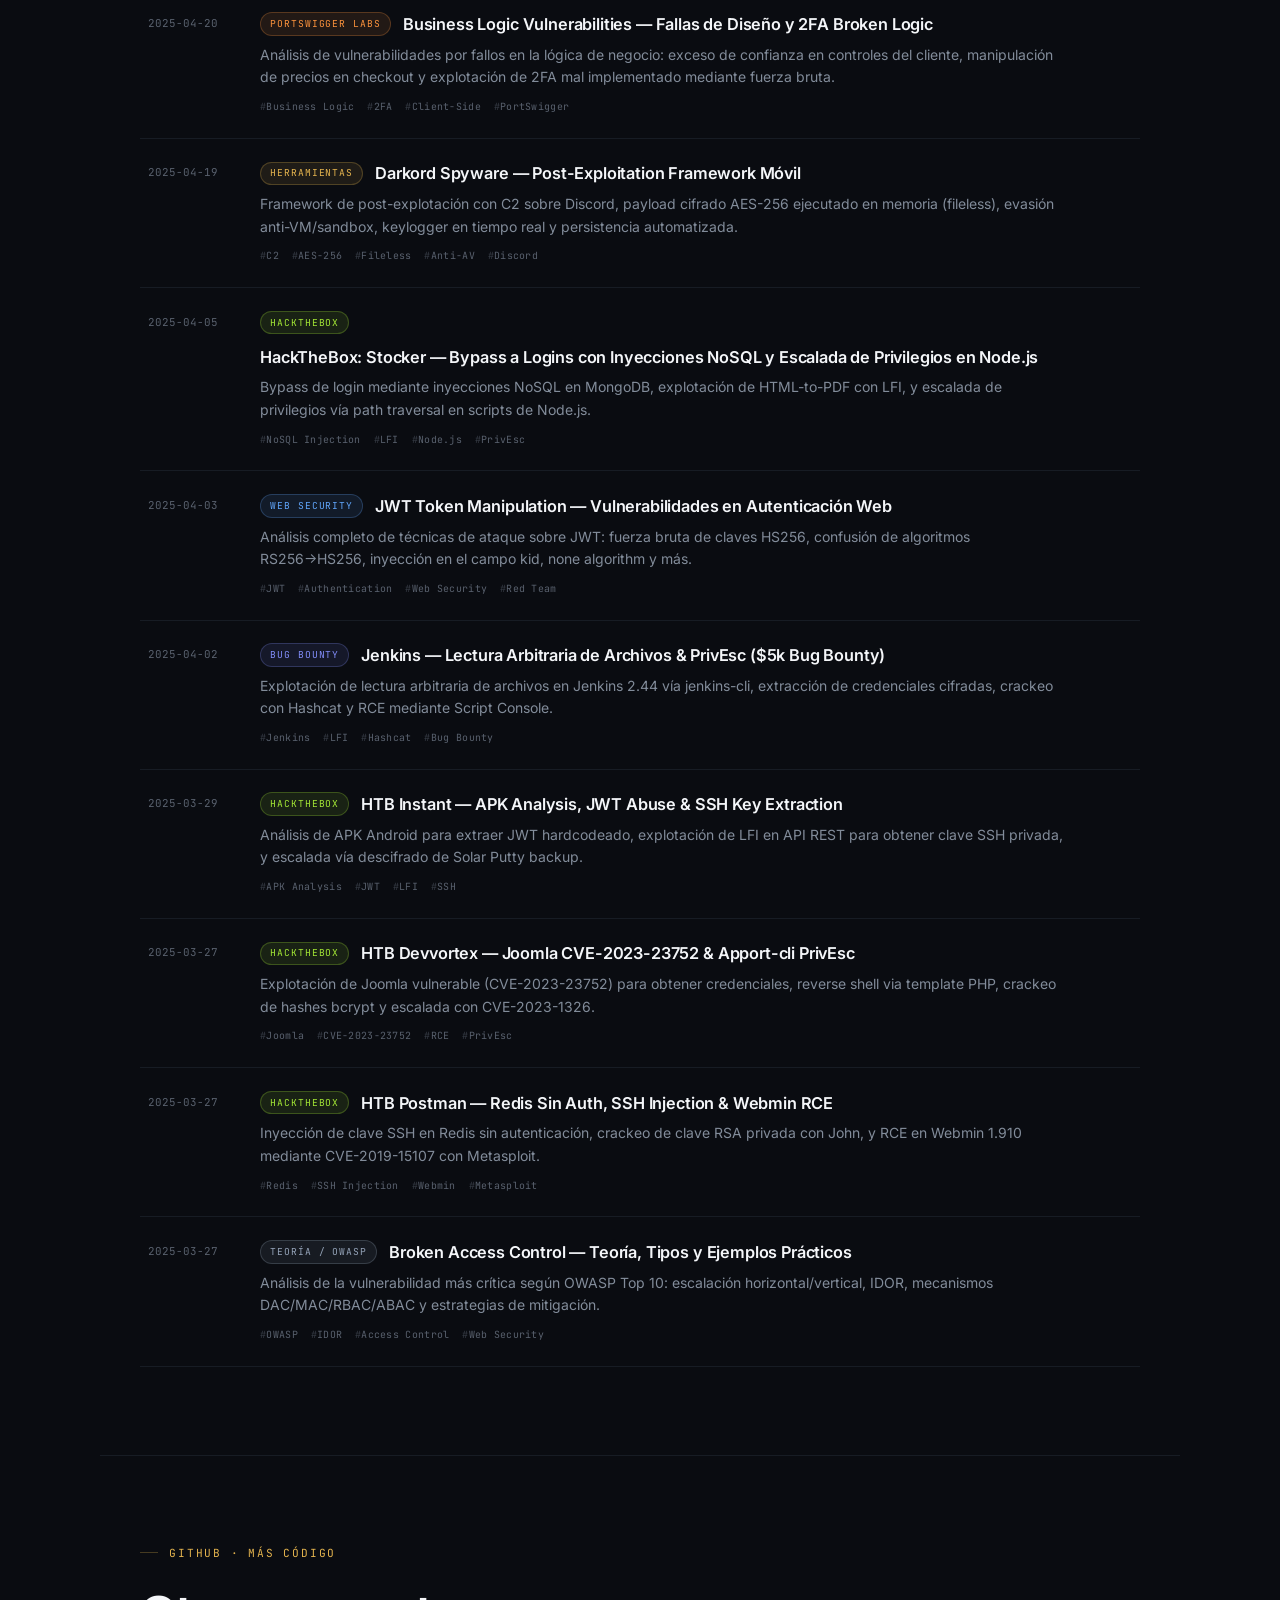
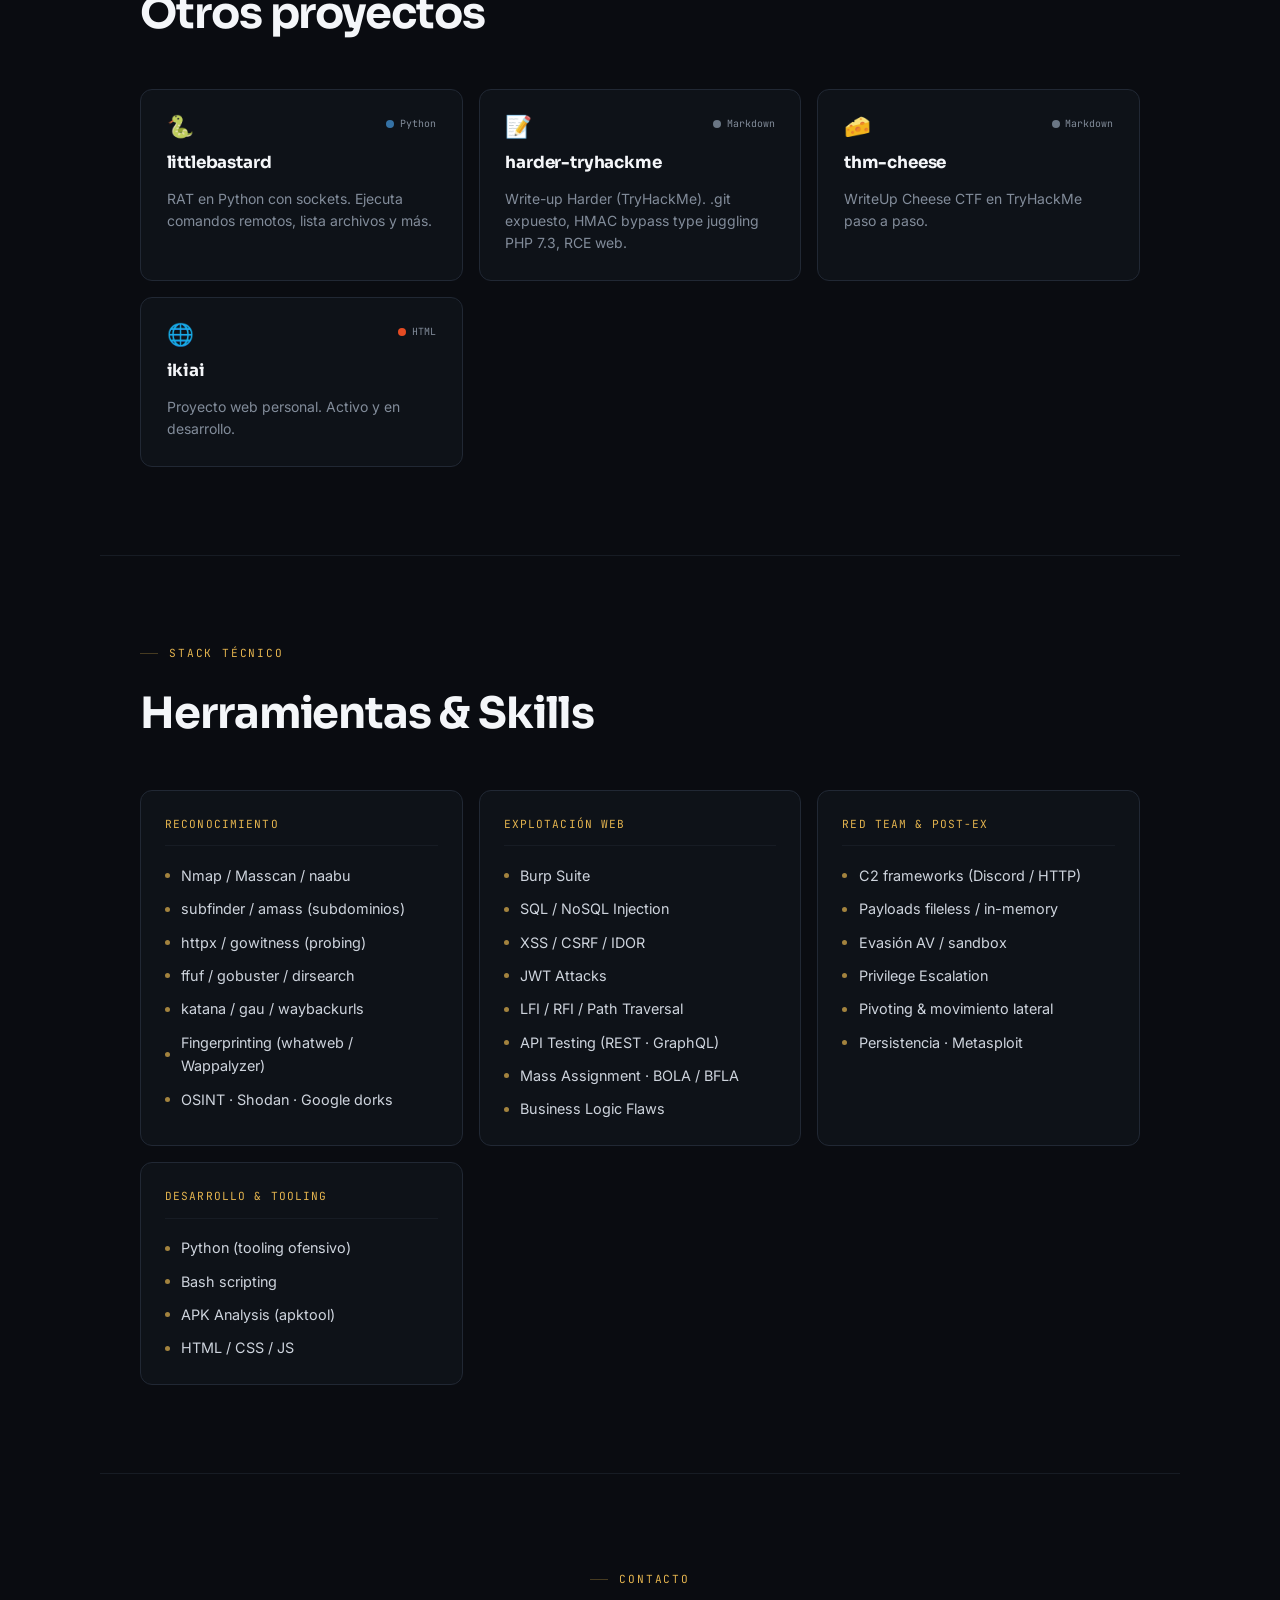
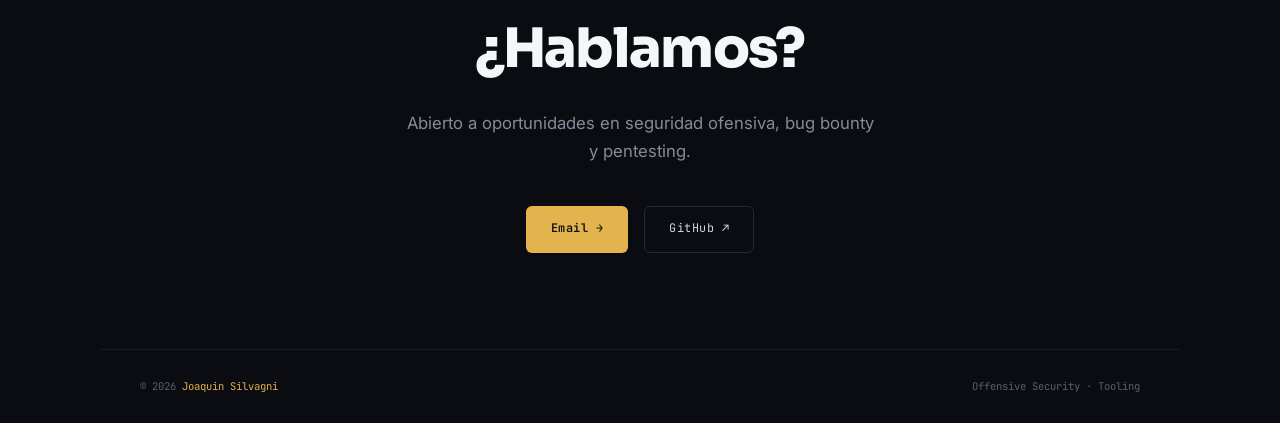
==== commit 68509324: "Quitar sección SentinelSec, tile de Kali y link del nav Co-Authored-By: Claude Opus 4.8 <noreply@ant" ====
--- a/index.html
+++ b/index.html
@@ -18,7 +18,6 @@
         <a class="nav-logo" href="index.html">Joaquin Silvagni</a>
         <ul class="nav-links">
             <li><a href="#destacados">Destacado</a></li>
-            <li><a href="#sentinel">SentinelSec</a></li>
             <li><a href="#ejpt">Cert</a></li>
             <li><a href="#blog">Write-ups</a></li>
             <li><a href="#contacto">Contacto</a></li>
@@ -92,20 +91,6 @@
                     </span>
                     <span class="go">↗</span>
                 </a>
-                <a class="plat" style="--pc:#5aa9e6" href="https://www.kali.org/" target="_blank" rel="noopener">
-                    <span class="logo">
-                        <svg viewBox="0 0 40 40" xmlns="http://www.w3.org/2000/svg">
-                            <rect x="3" y="3" width="34" height="34" rx="9" fill="none" stroke="#5aa9e6" stroke-width="2"/>
-                            <path d="M11 14l6 6-6 6" fill="none" stroke="#5aa9e6" stroke-width="2.4" stroke-linecap="round" stroke-linejoin="round"/>
-                            <path d="M20 27h9" stroke="#5aa9e6" stroke-width="2.4" stroke-linecap="round"/>
-                        </svg>
-                    </span>
-                    <span class="meta">
-                        <span class="nm">Kali Linux</span>
-                        <span class="ds">Entorno de trabajo</span>
-                    </span>
-                    <span class="go">↗</span>
-                </a>
             </aside>
         </div>
     </div>
@@ -117,51 +102,6 @@
         <p class="sec-lead">Dos proyectos propios end-to-end: diseño, desarrollo y publicación. Son el trabajo
             del que estoy más orgulloso.</p>
         <div class="feat-grid" id="featured-container"></div>
-    </div>
-
-    <hr class="fd">
-
-    <!-- SENTINELSEC / FOUNDER -->
-    <div class="sw" id="sentinel">
-        <div class="sl">Emprendimiento</div>
-        <h2 class="st">Fundador de SentinelSec</h2>
-        <a class="founder" href="https://sentinelsec.online/" target="_blank" rel="noopener">
-            <span class="founder-mark">
-                <svg viewBox="0 0 64 64" xmlns="http://www.w3.org/2000/svg">
-                    <path d="M32 4 54 12v18c0 15-11 24-22 30-11-6-22-15-22-30V12Z" fill="rgba(227,179,78,.1)" stroke="#e3b34e" stroke-width="2.6" stroke-linejoin="round"/>
-                    <ellipse cx="32" cy="31" rx="13" ry="8.5" fill="none" stroke="#e3b34e" stroke-width="2.4"/>
-                    <circle cx="32" cy="31" r="4" fill="#e3b34e"/>
-                </svg>
-            </span>
-            <div class="txt">
-                <div class="role">Fundador · sentinelsec.online</div>
-                <h3>SentinelSec</h3>
-                <p>Seguridad ofensiva práctica para PYMES y startups. Es el paraguas bajo el que desarrollo y
-                    publico mis herramientas —<strong>NexHunt</strong> y <strong>LLMReaper</strong>— y desde
-                    donde ofrezco pentesting y auditorías accesibles para equipos que todavía no tienen un área
-                    de seguridad propia.</p>
-            </div>
-            <span class="go2">Visitar <span class="arrow">→</span></span>
-        </a>
-
-        <div class="sl" style="margin:2.5rem 0 1.1rem">Stack & plataformas</div>
-        <div class="logo-strip">
-            <span class="logo-chip" style="--lc:#2ecc71">
-                <span class="ic"><svg viewBox="0 0 24 24" xmlns="http://www.w3.org/2000/svg"><circle cx="12" cy="12" r="9" fill="none" stroke="#2ecc71" stroke-width="1.8"/><circle cx="12" cy="12" r="2.4" fill="#2ecc71"/><path d="M12 1v4M12 19v4M1 12h4M19 12h4" stroke="#2ecc71" stroke-width="1.8" stroke-linecap="round"/></svg></span>NexHunt</span>
-            <span class="logo-chip" style="--lc:#e3b34e">
-                <span class="ic"><svg viewBox="0 0 24 24" xmlns="http://www.w3.org/2000/svg"><path d="M12 2 20 5v6c0 5.5-4 9-8 11-4-2-8-5.5-8-11V5Z" fill="none" stroke="#e3b34e" stroke-width="1.8" stroke-linejoin="round"/><circle cx="12" cy="11" r="2" fill="#e3b34e"/></svg></span>SentinelSec</span>
-            <a class="logo-chip" style="--lc:#5aa9e6" href="https://www.kali.org/" target="_blank" rel="noopener">
-                <span class="ic"><svg viewBox="0 0 24 24" xmlns="http://www.w3.org/2000/svg"><path d="M5 8l4 4-4 4" fill="none" stroke="#5aa9e6" stroke-width="1.9" stroke-linecap="round" stroke-linejoin="round"/><path d="M12 16h6" stroke="#5aa9e6" stroke-width="1.9" stroke-linecap="round"/></svg></span>Kali Linux</a>
-            <a class="logo-chip" style="--lc:#9fef00" href="https://profile.hackthebox.com/profile/019d3ace-acfd-71c6-b1de-05c504e4a584" target="_blank" rel="noopener">
-                <span class="ic"><svg viewBox="0 0 24 24" xmlns="http://www.w3.org/2000/svg"><path fill="#9fef00" fill-rule="evenodd" d="M12 2 21 7 21 17 12 22 3 17 3 7Z M12 7 17 9.5 17 14.5 12 17 7 14.5 7 9.5Z"/></svg></span>Hack The Box</a>
-            <a class="logo-chip" style="--lc:#e02d2d" href="https://tryhackme.com/p/Joaco" target="_blank" rel="noopener">
-                <span class="ic"><svg viewBox="0 0 24 24" xmlns="http://www.w3.org/2000/svg"><path d="M12 2 20 5v6c0 5.5-4 9-8 11-4-2-8-5.5-8-11V5Z" fill="none" stroke="#e02d2d" stroke-width="1.8" stroke-linejoin="round"/><path d="M8.5 12 11 14.5 15.5 9.5" fill="none" stroke="#e02d2d" stroke-width="1.9" stroke-linecap="round" stroke-linejoin="round"/></svg></span>TryHackMe</a>
-            <span class="logo-chip" style="--lc:#ff6633"><span class="ic"><span class="d"></span></span>Burp Suite</span>
-            <span class="logo-chip" style="--lc:#7ab8ff"><span class="ic"><span class="d"></span></span>Nmap</span>
-            <span class="logo-chip" style="--lc:#4aa5c9"><span class="ic"><span class="d"></span></span>Metasploit</span>
-            <span class="logo-chip" style="--lc:#8a6dff"><span class="ic"><span class="d"></span></span>Nuclei</span>
-            <span class="logo-chip" style="--lc:#ffd343"><span class="ic"><span class="d"></span></span>Python</span>
-        </div>
     </div>
 
     <hr class="fd">
@@ -444,7 +384,7 @@
                 url: "posts/nexhunt.html",
                 img: "files/img/nexhunt-recon-pipeline.png",
                 brand: "#2ecc71",
-                role: "Creador · Sentinel Security",
+                role: "Creador",
                 price: "PRO · $20 lifetime",
                 shop: "https://nexhunt.myshopify.com/",
                 repo: "https://github.com/sentinelsec-org/nexhunt"
@@ -458,7 +398,7 @@
                 url: "posts/llmreaper.html",
                 img: "files/img/llmreaper.png",
                 brand: "#f14963",
-                role: "Creador · Sentinel Security",
+                role: "Creador",
                 repo: "https://github.com/sentinelsec-org/LLMReaper"
             },
             {
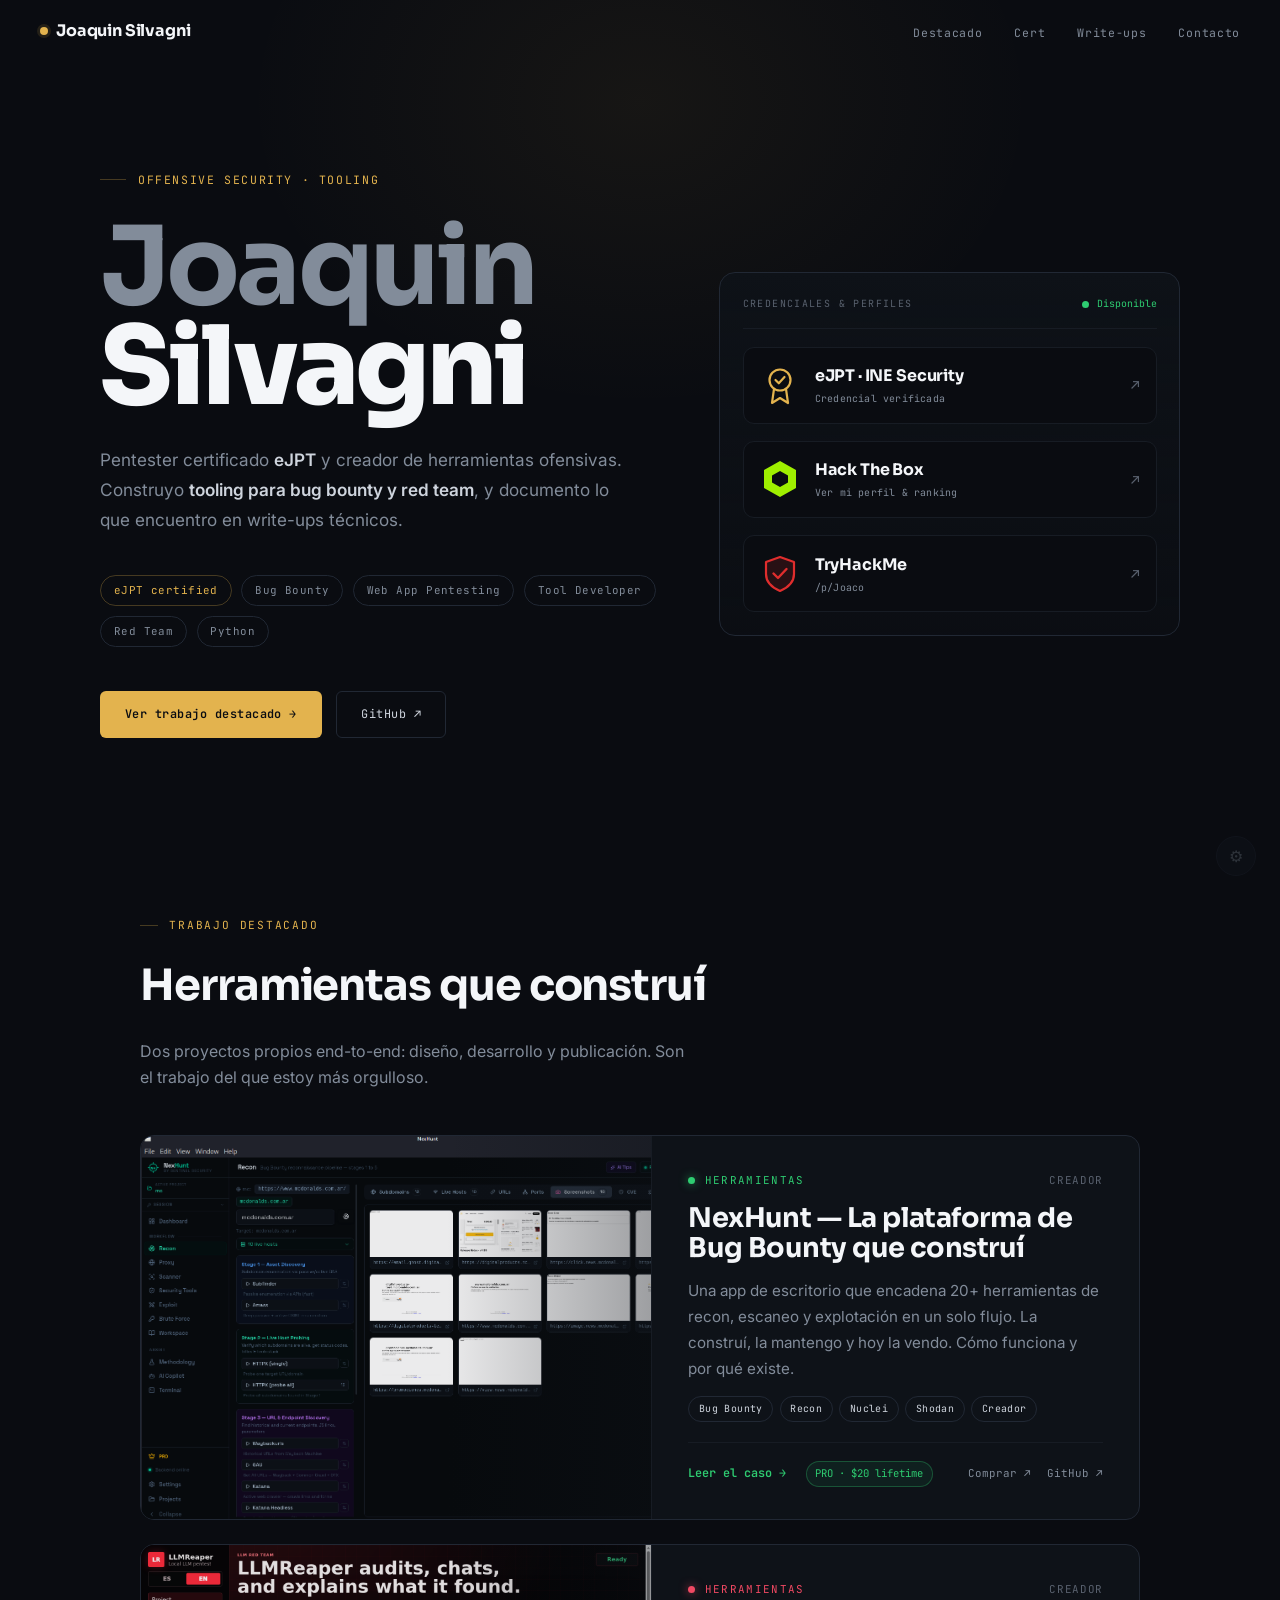
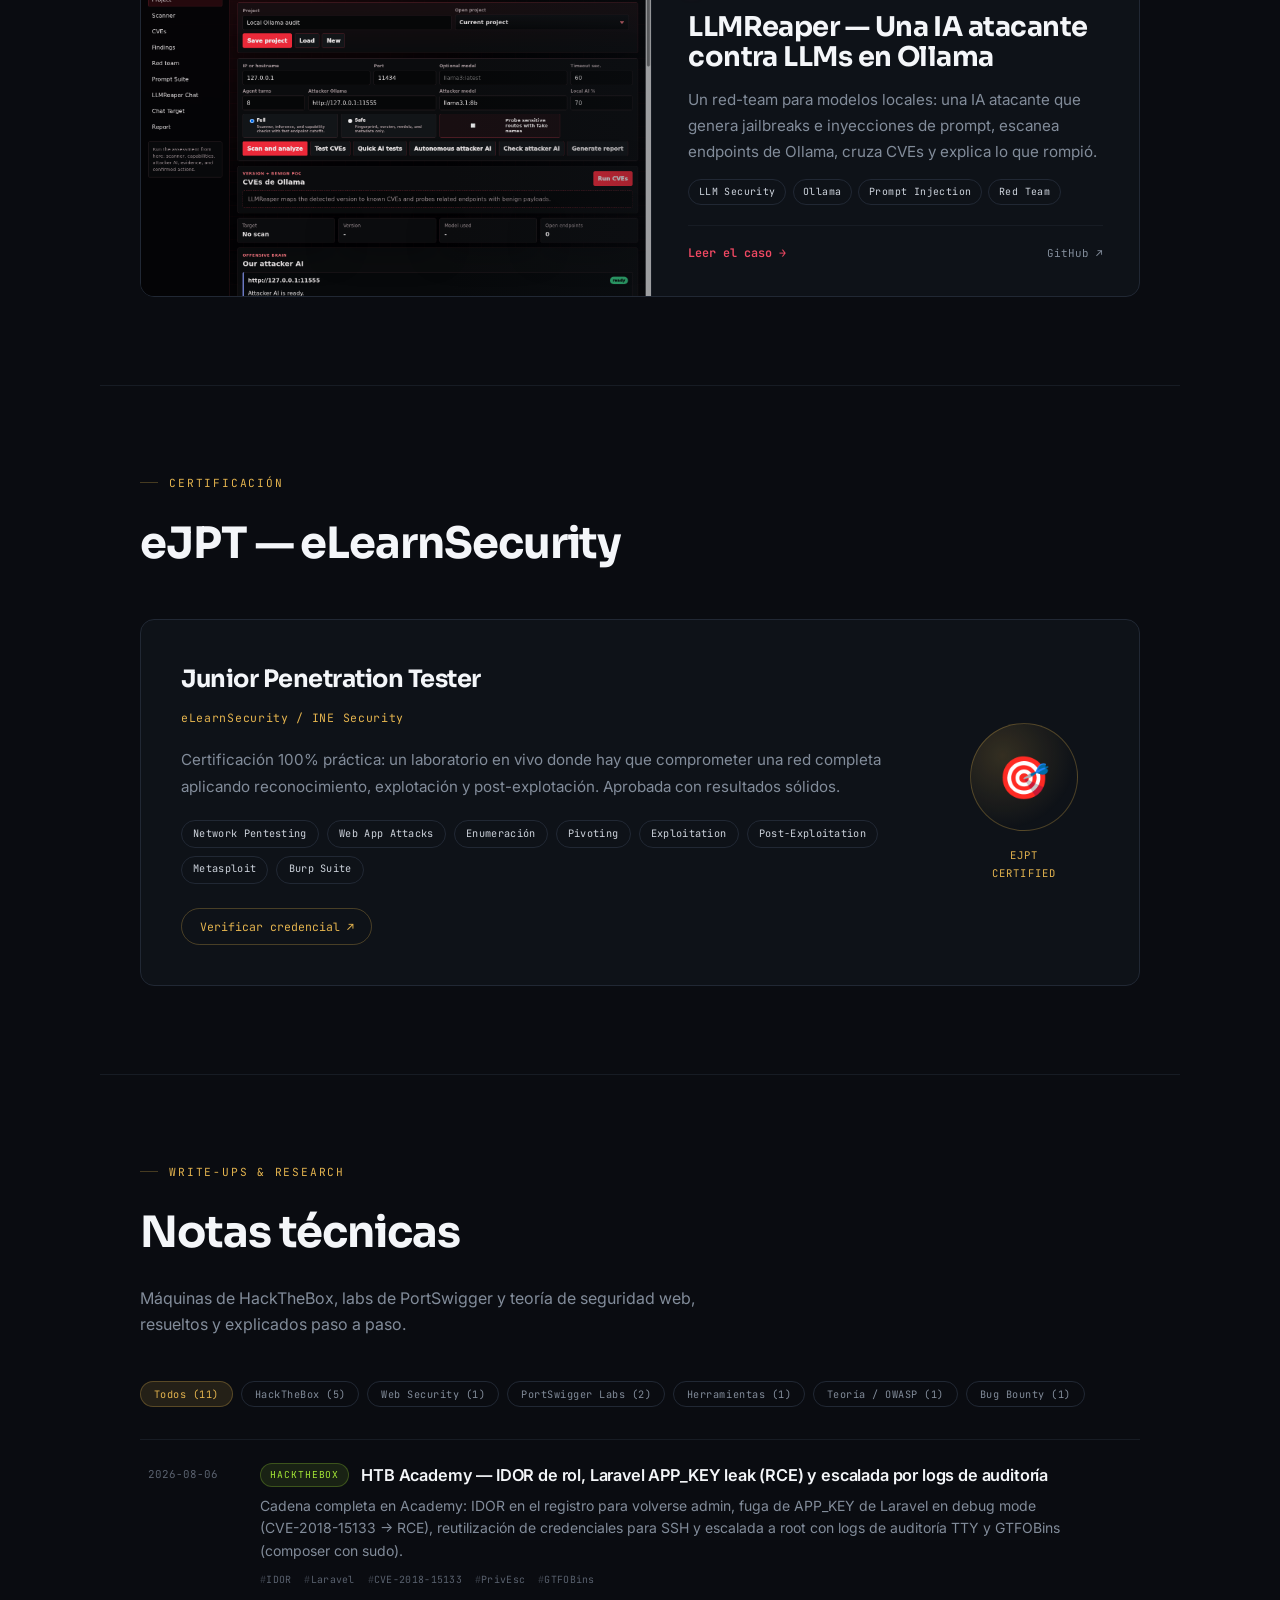
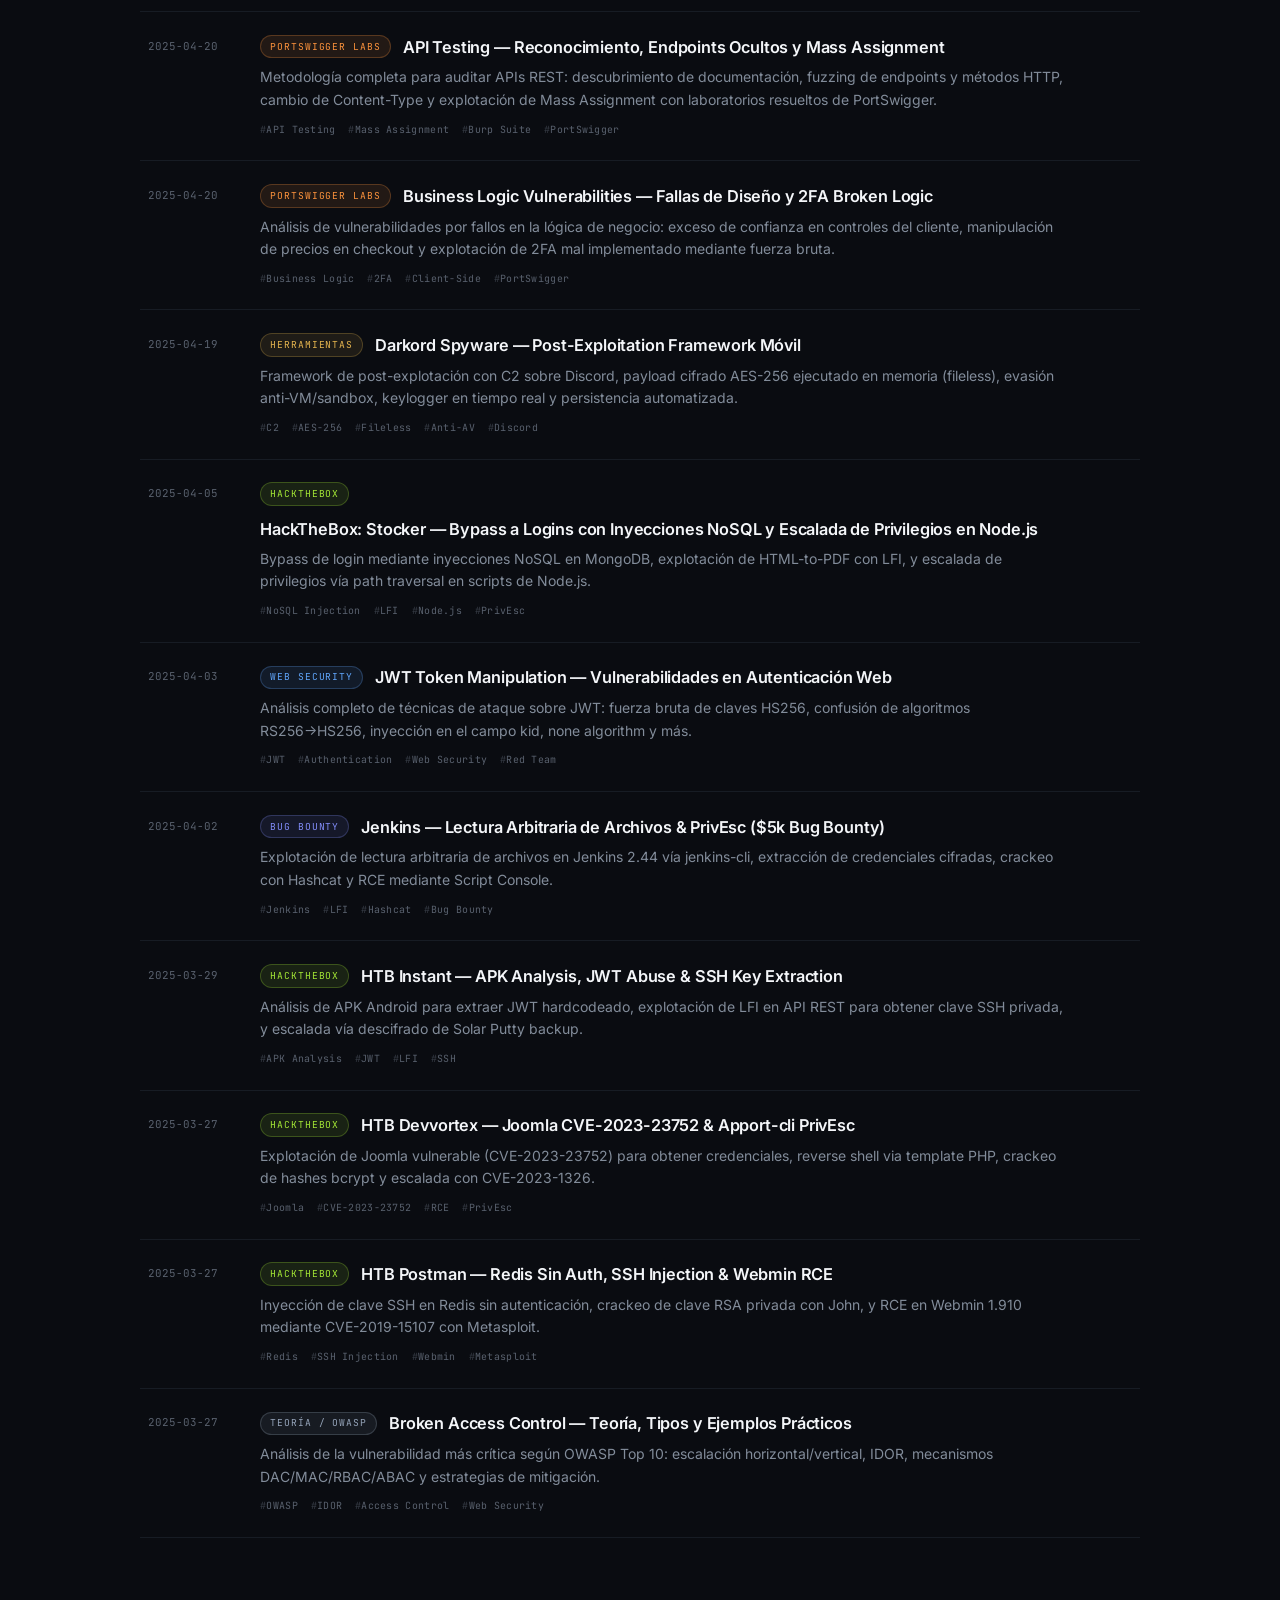
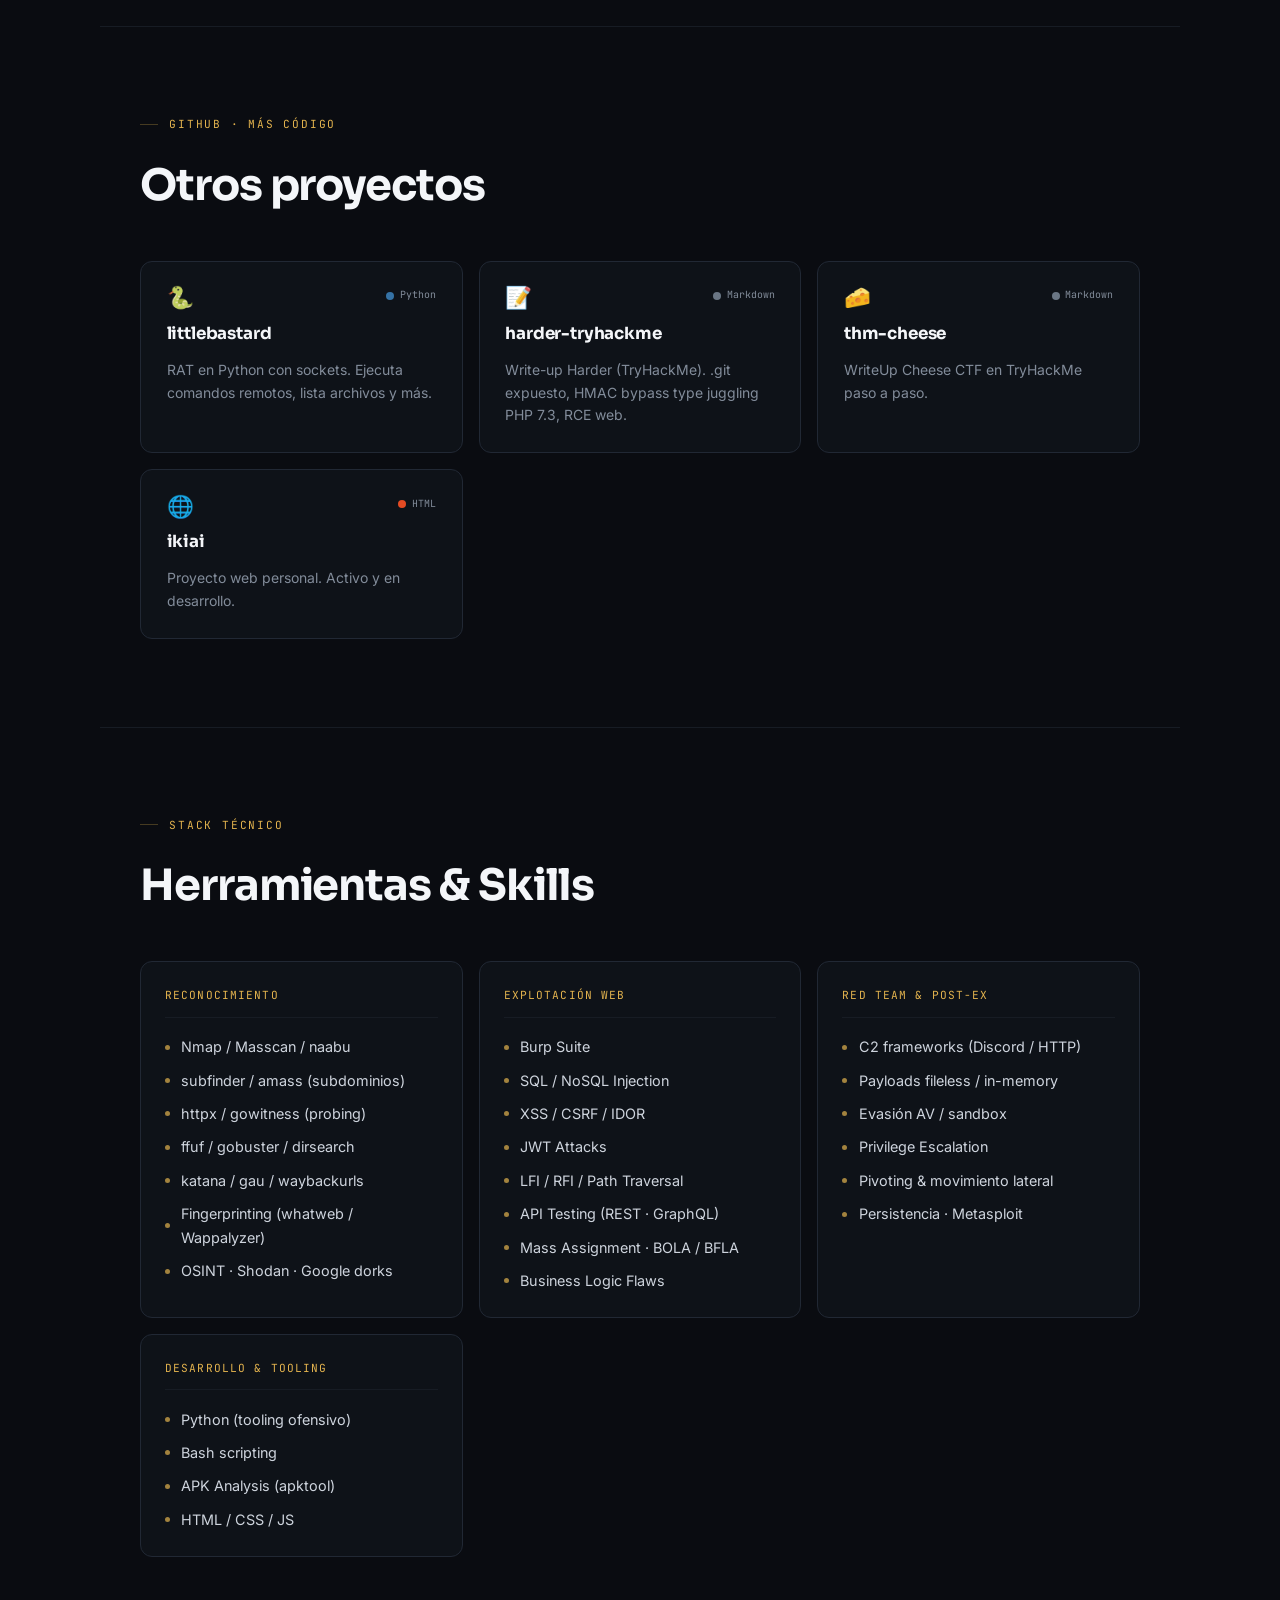
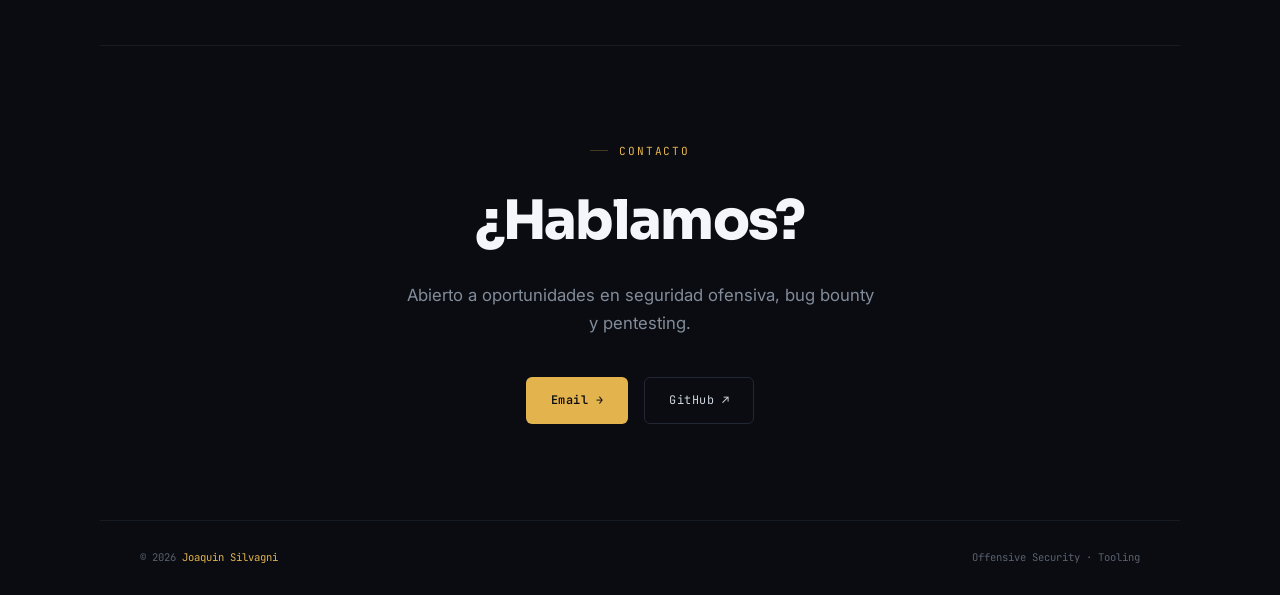
==== commit 08b4ebbb: "Agregar write-up HTB Academy (IDOR, Laravel RCE, PrivEsc) Co-Authored-By: Claude Opus 4.8 <noreply@a" ====
--- a/index.html
+++ b/index.html
@@ -402,6 +402,14 @@
                 repo: "https://github.com/sentinelsec-org/LLMReaper"
             },
             {
+                id: 11, cat: "htb",
+                title: "HTB Academy — IDOR de rol, Laravel APP_KEY leak (RCE) y escalada por logs de auditoría",
+                date: "2026-08-06",
+                desc: "Cadena completa en Academy: IDOR en el registro para volverse admin, fuga de APP_KEY de Laravel en debug mode (CVE-2018-15133 → RCE), reutilización de credenciales para SSH y escalada a root con logs de auditoría TTY y GTFOBins (composer con sudo).",
+                tags: ["IDOR", "Laravel", "CVE-2018-15133", "PrivEsc", "GTFOBins"],
+                url: "posts/academy.html"
+            },
+            {
                 id: 1, cat: "htb",
                 title: "HackTheBox: Stocker — Bypass a Logins con Inyecciones NoSQL y Escalada de Privilegios en Node.js",
                 date: "2025-04-05",
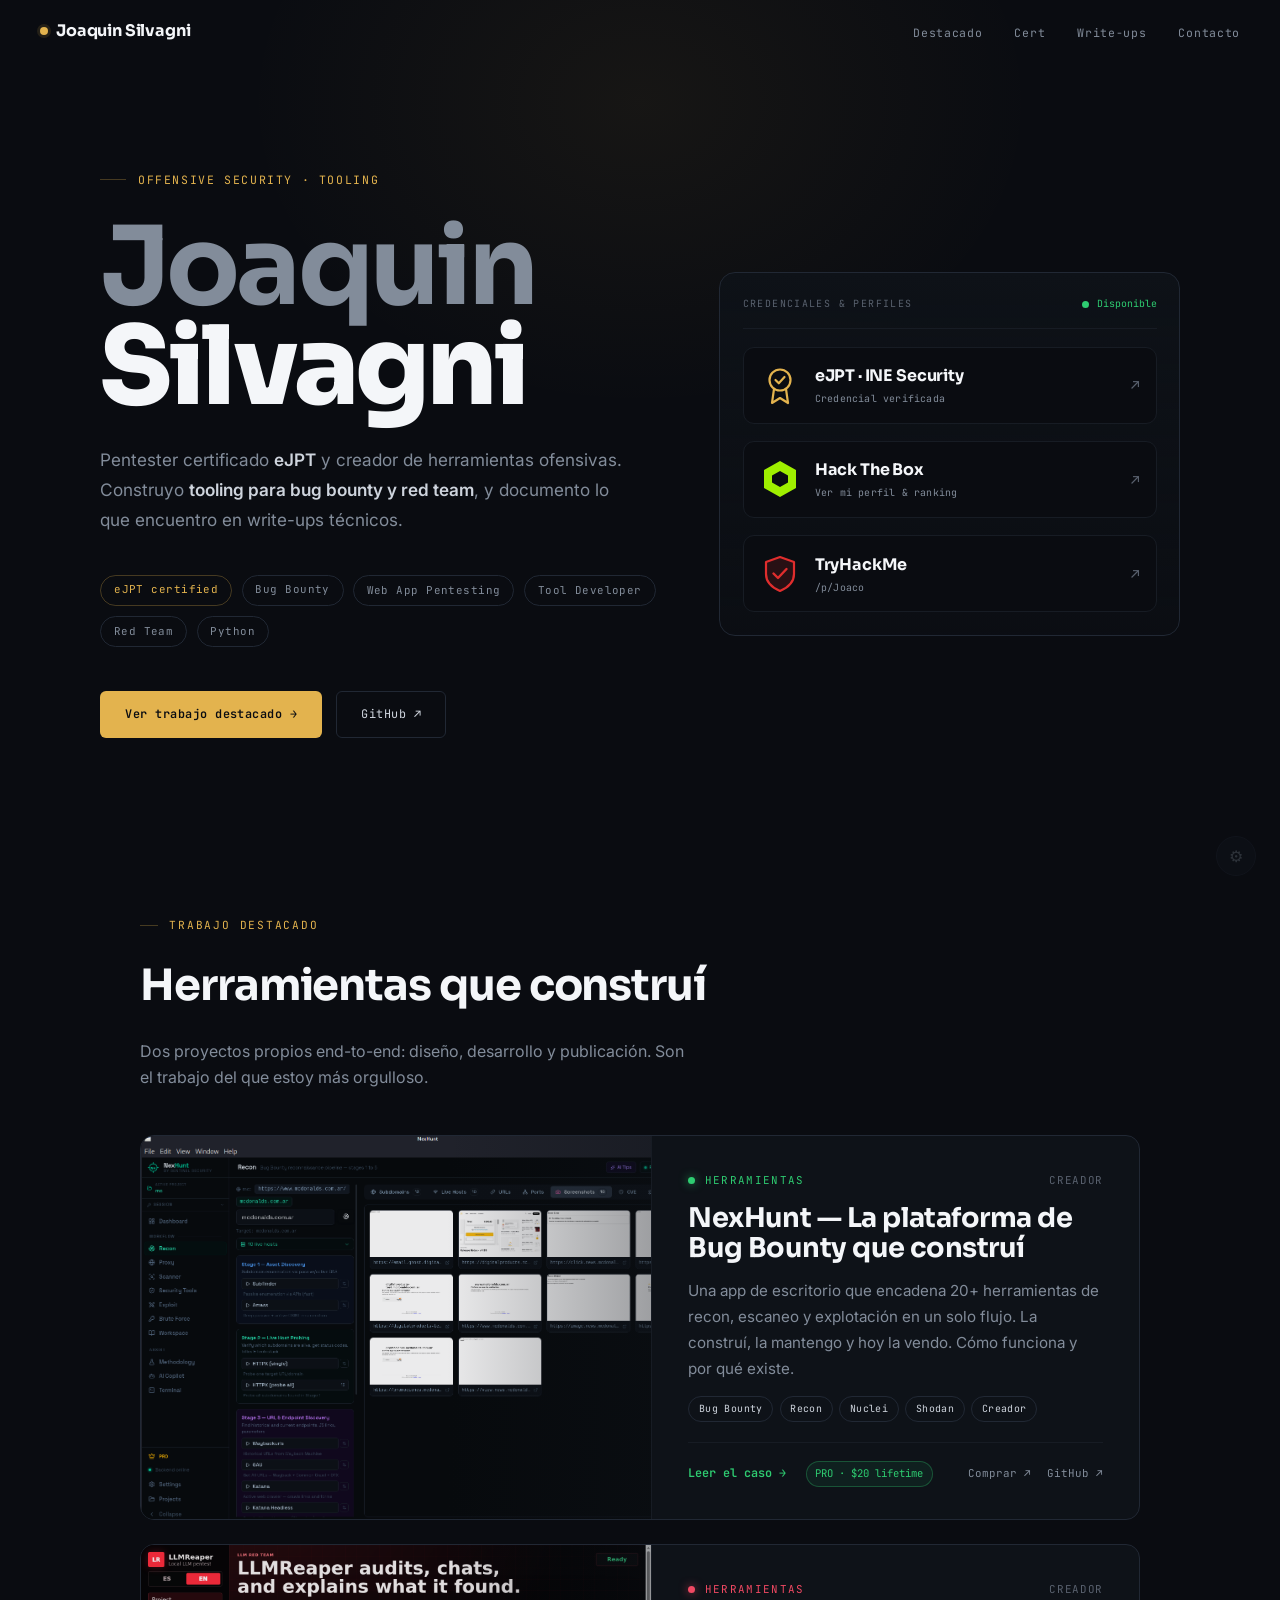
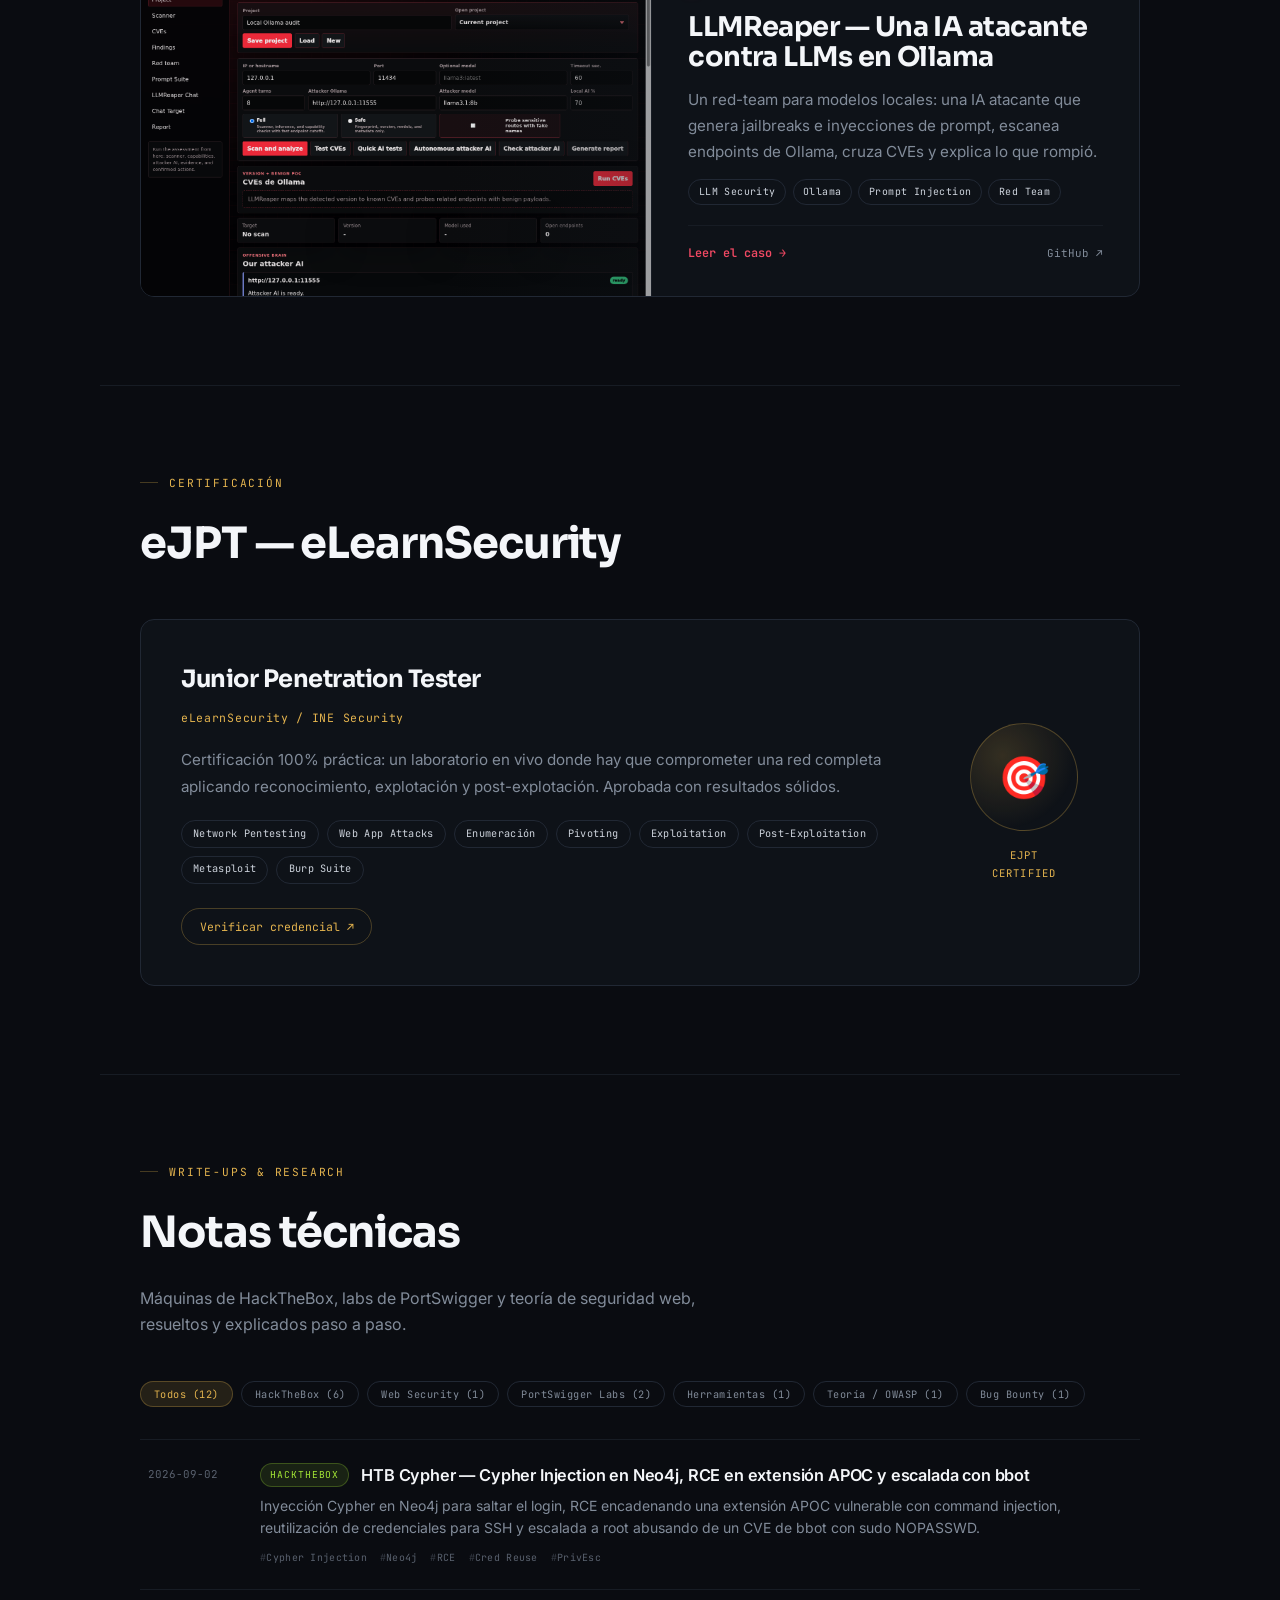
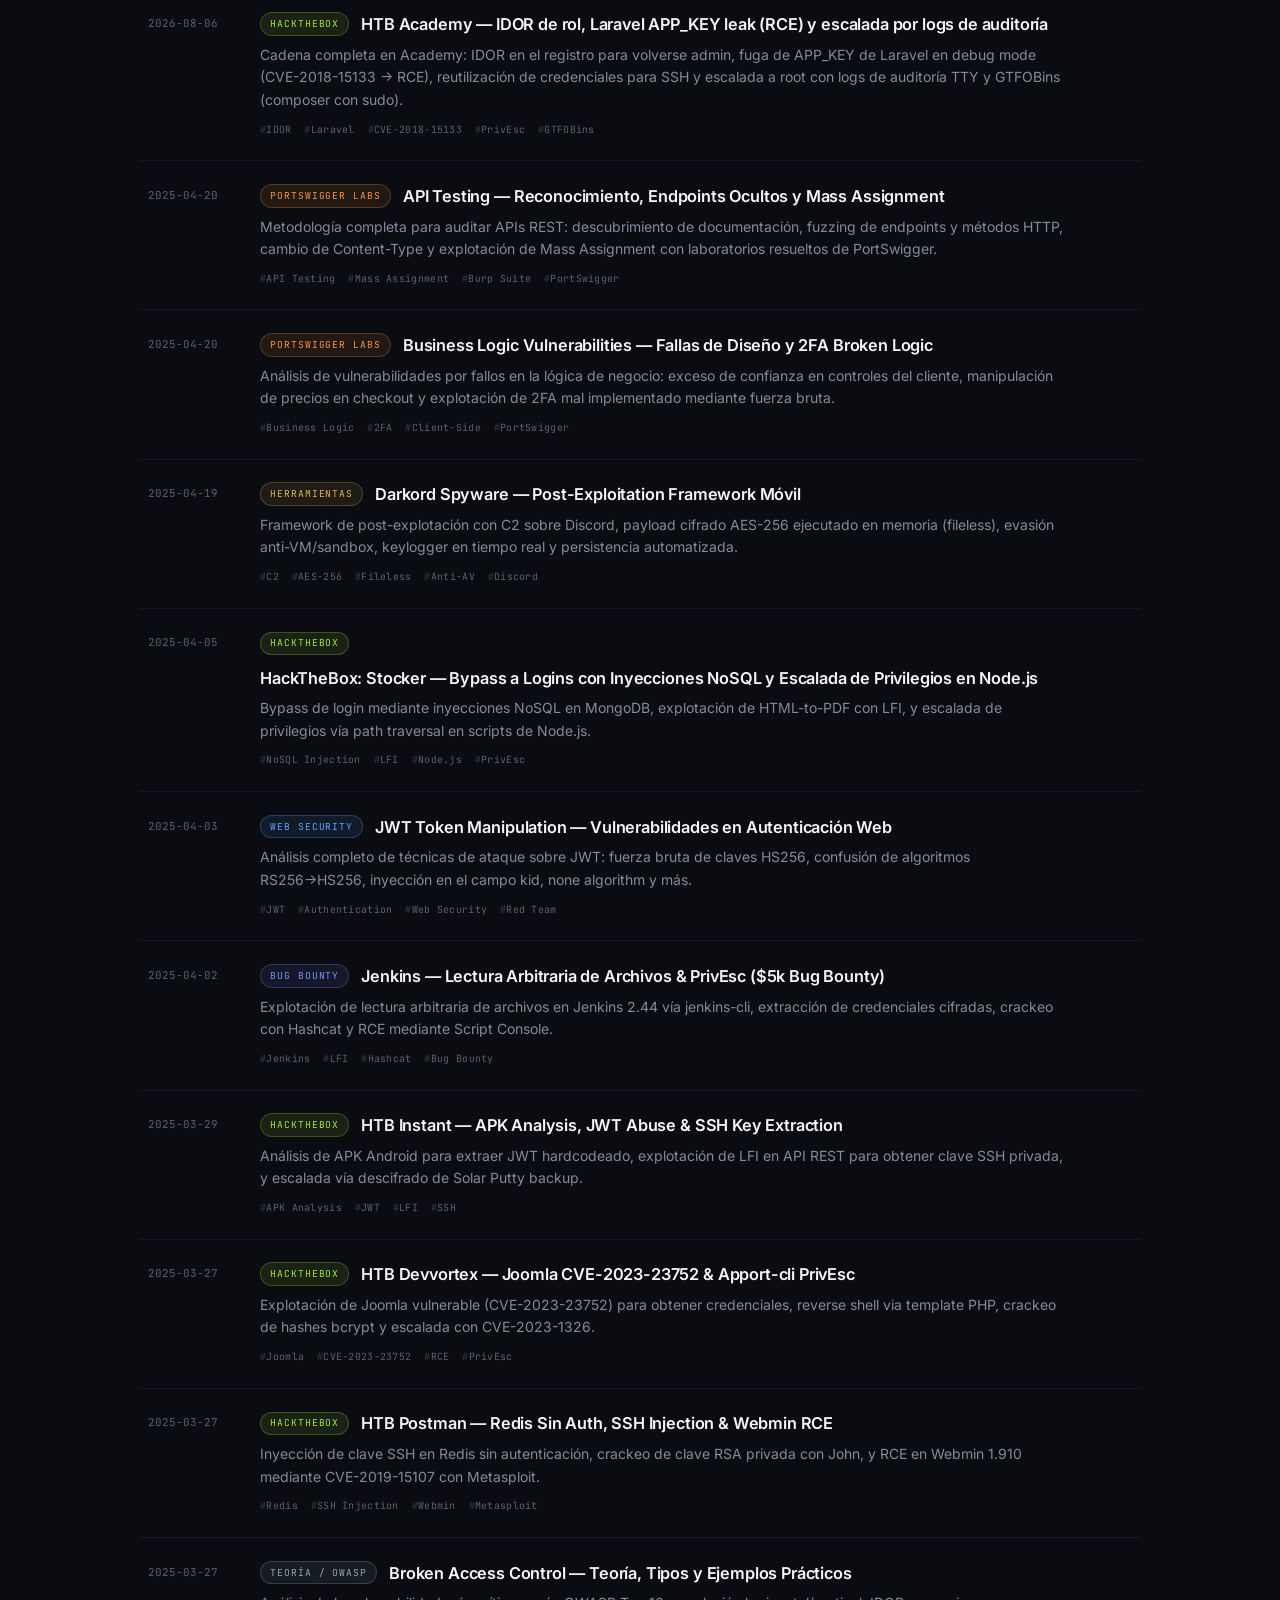
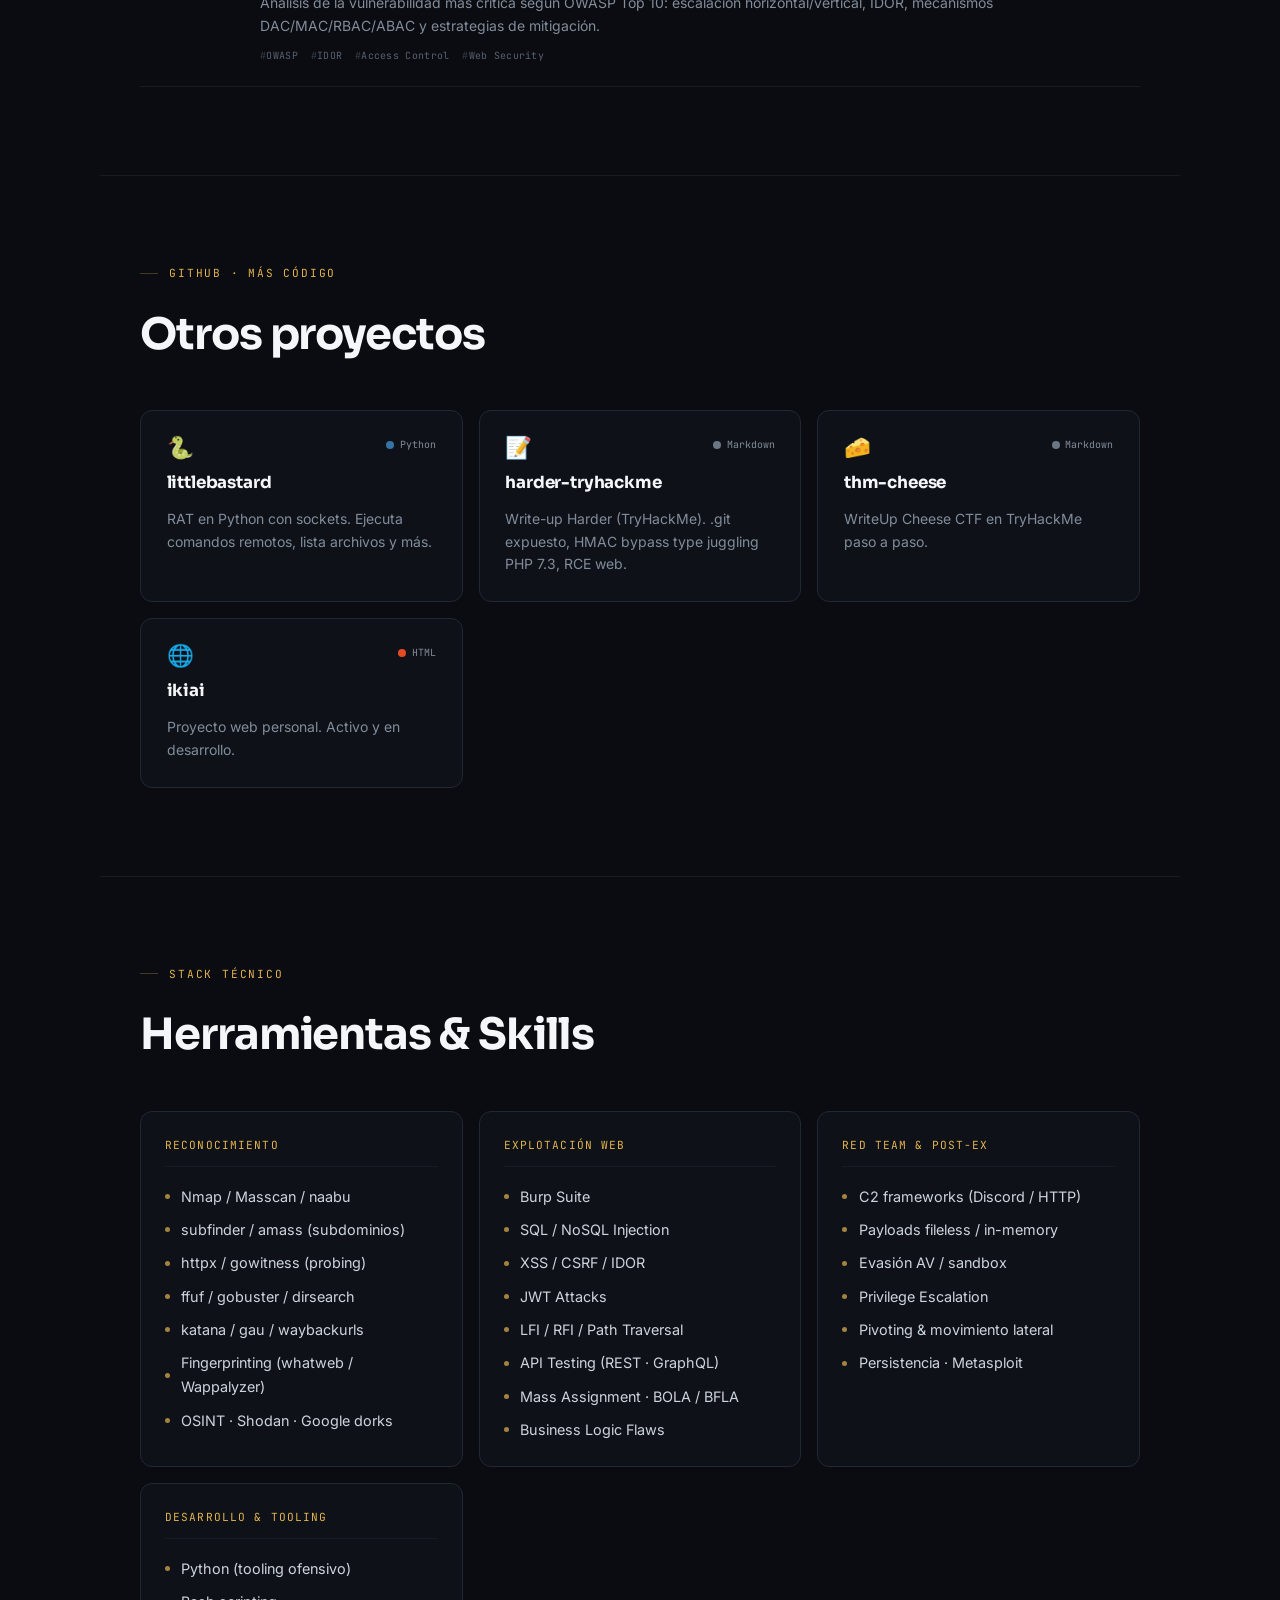
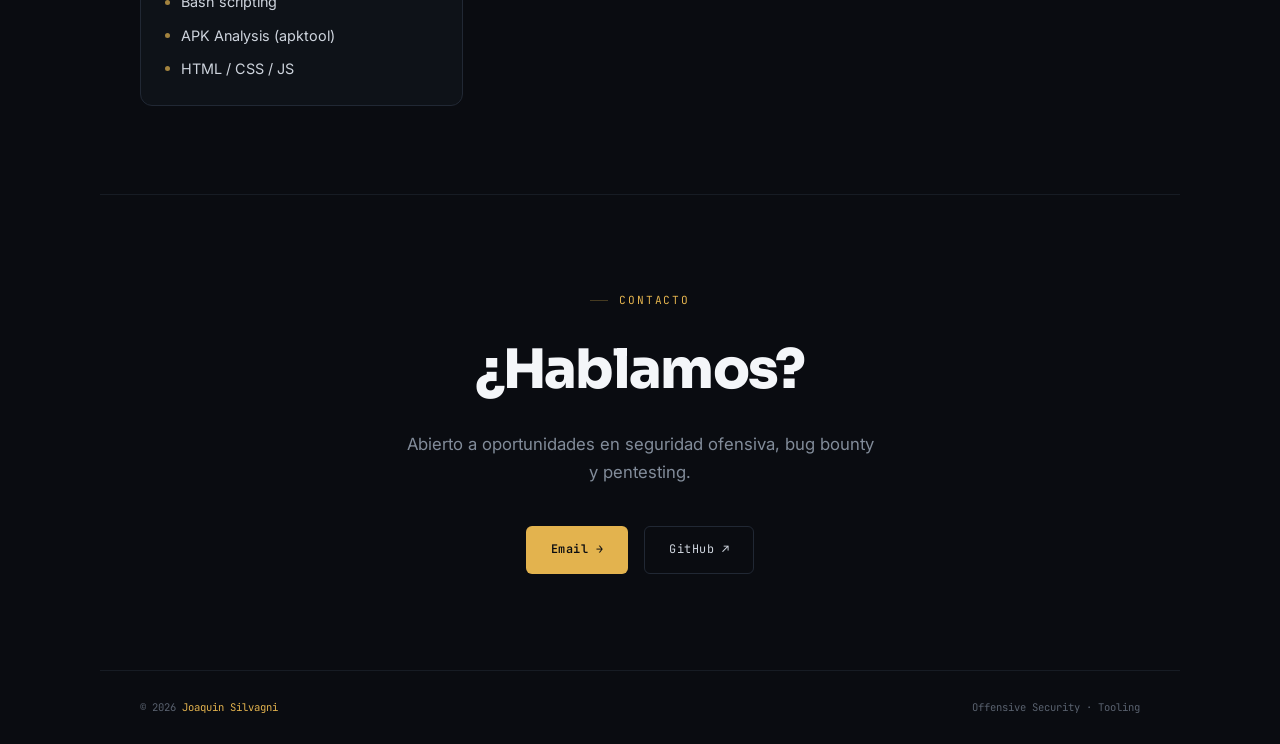
==== commit bee74603: "Agregar write-up HTB Cypher (Cypher Injection, APOC RCE, bbot PrivEsc) Co-Authored-By: Claude Opus 4" ====
--- a/index.html
+++ b/index.html
@@ -402,6 +402,14 @@
                 repo: "https://github.com/sentinelsec-org/LLMReaper"
             },
             {
+                id: 12, cat: "htb",
+                title: "HTB Cypher — Cypher Injection en Neo4j, RCE en extensión APOC y escalada con bbot",
+                date: "2026-09-02",
+                desc: "Inyección Cypher en Neo4j para saltar el login, RCE encadenando una extensión APOC vulnerable con command injection, reutilización de credenciales para SSH y escalada a root abusando de un CVE de bbot con sudo NOPASSWD.",
+                tags: ["Cypher Injection", "Neo4j", "RCE", "Cred Reuse", "PrivEsc"],
+                url: "posts/cypher.html"
+            },
+            {
                 id: 11, cat: "htb",
                 title: "HTB Academy — IDOR de rol, Laravel APP_KEY leak (RCE) y escalada por logs de auditoría",
                 date: "2026-08-06",
--- a/css/style.css
+++ b/css/style.css
@@ -1914,3 +1914,231 @@
     .feat-foot { flex-wrap: wrap }
     .feat-links { margin-left: 0 }
 }
+
+/* ============================================================
+   WRITEUP THEME  (scoped to .wu — HTB-green accent, no afecta
+   al home ni a los articulos de herramientas)
+   ============================================================ */
+.post-page.wu {
+    --accent: #00e676;
+    --accent-soft: rgba(0, 230, 118, .10);
+    --accent-line: rgba(0, 230, 118, .30)
+}
+
+.wu .post-content h2 {
+    display: flex;
+    align-items: center;
+    gap: .7rem
+}
+
+.wu .post-content h2::before {
+    content: "";
+    flex: 0 0 auto;
+    width: 4px;
+    height: 1.05em;
+    background: var(--accent);
+    border-radius: 2px;
+    box-shadow: 0 0 12px rgba(0, 230, 118, .45)
+}
+
+.wu .post-content pre {
+    position: relative;
+    padding-top: 2.9rem
+}
+
+.wu .post-content pre::before {
+    content: "";
+    position: absolute;
+    top: 0;
+    left: 0;
+    right: 0;
+    height: 2.1rem;
+    background: var(--bg-raised);
+    border-bottom: 1px solid var(--border);
+    border-radius: 10px 10px 0 0
+}
+
+.wu .post-content pre::after {
+    content: "";
+    position: absolute;
+    top: .78rem;
+    left: 1.1rem;
+    width: 11px;
+    height: 11px;
+    border-radius: 50%;
+    background: #ff5f57;
+    box-shadow: 18px 0 0 #febc2e, 36px 0 0 #28c840
+}
+
+.wu .post-content pre .g { color: var(--accent) }
+.wu .post-content pre .o { color: #ff6b35 }
+.wu .post-content pre .m { color: var(--text-faint) }
+.wu .post-content pre .r { color: #f85149 }
+
+.wu-hero {
+    position: relative;
+    overflow: hidden;
+    text-align: center;
+    padding: 2.5rem 1.5rem 3.5rem;
+    border-bottom: 1px solid var(--border-soft)
+}
+
+.wu-hero::before {
+    content: "";
+    position: absolute;
+    inset: 0;
+    background: radial-gradient(ellipse 80% 55% at 50% 0%, rgba(0, 230, 118, .10), transparent 65%);
+    pointer-events: none
+}
+
+.wu-hero-grid {
+    position: absolute;
+    inset: 0;
+    background-image: linear-gradient(rgba(0, 230, 118, .04) 1px, transparent 1px), linear-gradient(90deg, rgba(0, 230, 118, .04) 1px, transparent 1px);
+    background-size: 42px 42px;
+    -webkit-mask-image: radial-gradient(ellipse 70% 60% at 50% 30%, #000, transparent 75%);
+    mask-image: radial-gradient(ellipse 70% 60% at 50% 30%, #000, transparent 75%);
+    pointer-events: none
+}
+
+.wu-hero-inner { position: relative; max-width: 760px; margin: 0 auto }
+
+.wu-tag {
+    display: inline-flex;
+    align-items: center;
+    gap: .5rem;
+    font-family: var(--mono);
+    font-size: .68rem;
+    letter-spacing: .14em;
+    text-transform: uppercase;
+    color: var(--accent);
+    border: 1px solid var(--accent-line);
+    background: var(--accent-soft);
+    padding: .35rem .8rem;
+    border-radius: 100px;
+    margin-bottom: 1.5rem
+}
+
+.wu-title {
+    font-family: var(--mono);
+    font-weight: 700;
+    font-size: clamp(2.4rem, 6vw, 4rem);
+    line-height: 1.05;
+    letter-spacing: -.02em;
+    color: var(--text-bright);
+    margin-bottom: 1rem
+}
+
+.wu-title .nm { color: var(--accent); text-shadow: 0 0 40px rgba(0, 230, 118, .35) }
+
+.wu-sub {
+    font-size: 1.02rem;
+    color: var(--text-dim);
+    max-width: 600px;
+    margin: 0 auto 2.25rem;
+    line-height: 1.7
+}
+
+.wu-stats {
+    display: flex;
+    flex-wrap: wrap;
+    justify-content: center;
+    gap: 1.75rem;
+    margin-bottom: 2.75rem
+}
+
+.wu-stat { text-align: center }
+.wu-stat .v { display: block; font-family: var(--mono); font-size: 1.25rem; font-weight: 700; color: var(--accent) }
+.wu-stat .l { font-family: var(--mono); font-size: .62rem; letter-spacing: .08em; text-transform: uppercase; color: var(--text-faint) }
+
+.wu-shot { position: relative; max-width: 520px; margin: 0 auto }
+.wu-shot img {
+    width: 100%;
+    display: block;
+    border-radius: 12px;
+    border: 1px solid var(--accent-line);
+    box-shadow: 0 0 60px rgba(0, 230, 118, .10), 0 20px 60px rgba(0, 0, 0, .55)
+}
+
+.wu-chain { max-width: 760px; margin: 0 auto; padding: 3.5rem 1.5rem 0 }
+.wu-chain .lbl { font-family: var(--mono); font-size: .7rem; letter-spacing: .16em; text-transform: uppercase; color: var(--accent); margin-bottom: .6rem }
+.wu-chain h2 { font-family: var(--mono); font-size: 1.5rem; font-weight: 700; color: var(--text-bright); margin-bottom: 2rem }
+
+.chain-step { display: grid; grid-template-columns: 44px 1fr; gap: 0 1.1rem; position: relative }
+.chain-step:not(:last-child) .chain-content { padding-bottom: 1.75rem }
+.chain-step:not(:last-child)::before {
+    content: "";
+    position: absolute;
+    left: 21px;
+    top: 44px;
+    bottom: 0;
+    width: 2px;
+    background: linear-gradient(var(--accent), var(--border))
+}
+.chain-num {
+    width: 44px;
+    height: 44px;
+    border-radius: 50%;
+    border: 2px solid var(--accent);
+    background: var(--bg);
+    color: var(--accent);
+    font-family: var(--mono);
+    font-weight: 700;
+    display: flex;
+    align-items: center;
+    justify-content: center;
+    z-index: 1
+}
+.chain-content h3 { font-family: var(--mono); font-size: .95rem; color: var(--text-bright); margin: .55rem 0 .2rem }
+.chain-content p { font-size: .86rem; color: var(--text-dim) }
+
+.cve {
+    display: inline-block;
+    font-family: var(--mono);
+    font-size: .6rem;
+    font-weight: 700;
+    letter-spacing: .04em;
+    color: #ff6b35;
+    border: 1px solid rgba(255, 107, 53, .4);
+    background: rgba(255, 107, 53, .12);
+    padding: .1rem .45rem;
+    border-radius: 4px;
+    margin-left: .4rem;
+    vertical-align: middle
+}
+
+.step-sec { margin-bottom: 3.5rem }
+.step-head { display: flex; align-items: flex-start; gap: 1.1rem; margin-bottom: 1.5rem; padding-bottom: 1.1rem; border-bottom: 1px solid var(--border) }
+.step-num { font-family: var(--mono); font-size: 2.6rem; font-weight: 700; line-height: 1; color: var(--border); min-width: 2.4ch }
+.step-head .t h2 { font-family: var(--display); font-size: 1.4rem; color: var(--text-bright); margin: 0 0 .2rem }
+.step-head .t h2::before { display: none }
+.step-head .t p { font-family: var(--mono); font-size: .72rem; color: var(--text-dim); margin: 0 }
+
+.shot { margin: 1.5rem 0; border: 1px solid var(--border); border-radius: 10px; overflow: hidden }
+.shot .cap { font-family: var(--mono); font-size: .68rem; color: var(--text-dim); padding: .6rem .9rem; background: var(--bg-panel); border-bottom: 1px solid var(--border); display: flex; gap: .5rem; align-items: center }
+.shot .cap::before { content: "\1F4F8" }
+.shot img { width: 100%; display: block }
+
+.callout .k { display: block; font-family: var(--mono); font-size: .72rem; letter-spacing: .05em; color: var(--accent); margin-bottom: .35rem }
+.callout.warn { border-left-color: #ff6b35 }
+.callout.warn .k { color: #ff6b35 }
+
+.wu-diagram { background: var(--bg-panel); border: 1px solid var(--border); border-radius: 10px; padding: 1.25rem 1.3rem; margin: 1.5rem 0; overflow-x: auto }
+.wu-diagram .cap { font-family: var(--mono); font-size: .64rem; letter-spacing: .12em; text-transform: uppercase; color: var(--text-faint); margin-bottom: .8rem }
+.wu-diagram pre { font-family: var(--mono); font-size: .72rem; line-height: 1.6; color: var(--text); white-space: pre; margin: 0 }
+.wu .post-content .wu-diagram pre { padding-top: 0 }
+.wu .post-content .wu-diagram pre::before,
+.wu .post-content .wu-diagram pre::after { display: none }
+
+.wu-table { width: 100%; border-collapse: collapse; margin: 1.25rem 0; font-size: .86rem }
+.wu-table th { text-align: left; font-family: var(--mono); font-size: .62rem; letter-spacing: .08em; text-transform: uppercase; color: var(--text-faint); padding: .6rem .7rem; border-bottom: 1px solid var(--border) }
+.wu-table td { padding: .7rem .7rem; border-bottom: 1px solid var(--border-soft); vertical-align: top; color: var(--text-dim) }
+.wu-table td.n { color: var(--accent); font-family: var(--mono); font-weight: 700 }
+.wu-table td.v { color: var(--text-bright) }
+
+@media (max-width: 640px) {
+    .step-head { gap: .75rem }
+    .step-num { font-size: 2rem }
+    .wu-stats { gap: 1.1rem }
+    .wu-hero { padding: 6rem 1.2rem 2.5rem }
+}
--- a/css/style.css
+++ b/css/style.css
@@ -1914,3 +1914,231 @@
     .feat-foot { flex-wrap: wrap }
     .feat-links { margin-left: 0 }
 }
+
+/* ============================================================
+   WRITEUP THEME  (scoped to .wu — HTB-green accent, no afecta
+   al home ni a los articulos de herramientas)
+   ============================================================ */
+.post-page.wu {
+    --accent: #00e676;
+    --accent-soft: rgba(0, 230, 118, .10);
+    --accent-line: rgba(0, 230, 118, .30)
+}
+
+.wu .post-content h2 {
+    display: flex;
+    align-items: center;
+    gap: .7rem
+}
+
+.wu .post-content h2::before {
+    content: "";
+    flex: 0 0 auto;
+    width: 4px;
+    height: 1.05em;
+    background: var(--accent);
+    border-radius: 2px;
+    box-shadow: 0 0 12px rgba(0, 230, 118, .45)
+}
+
+.wu .post-content pre {
+    position: relative;
+    padding-top: 2.9rem
+}
+
+.wu .post-content pre::before {
+    content: "";
+    position: absolute;
+    top: 0;
+    left: 0;
+    right: 0;
+    height: 2.1rem;
+    background: var(--bg-raised);
+    border-bottom: 1px solid var(--border);
+    border-radius: 10px 10px 0 0
+}
+
+.wu .post-content pre::after {
+    content: "";
+    position: absolute;
+    top: .78rem;
+    left: 1.1rem;
+    width: 11px;
+    height: 11px;
+    border-radius: 50%;
+    background: #ff5f57;
+    box-shadow: 18px 0 0 #febc2e, 36px 0 0 #28c840
+}
+
+.wu .post-content pre .g { color: var(--accent) }
+.wu .post-content pre .o { color: #ff6b35 }
+.wu .post-content pre .m { color: var(--text-faint) }
+.wu .post-content pre .r { color: #f85149 }
+
+.wu-hero {
+    position: relative;
+    overflow: hidden;
+    text-align: center;
+    padding: 2.5rem 1.5rem 3.5rem;
+    border-bottom: 1px solid var(--border-soft)
+}
+
+.wu-hero::before {
+    content: "";
+    position: absolute;
+    inset: 0;
+    background: radial-gradient(ellipse 80% 55% at 50% 0%, rgba(0, 230, 118, .10), transparent 65%);
+    pointer-events: none
+}
+
+.wu-hero-grid {
+    position: absolute;
+    inset: 0;
+    background-image: linear-gradient(rgba(0, 230, 118, .04) 1px, transparent 1px), linear-gradient(90deg, rgba(0, 230, 118, .04) 1px, transparent 1px);
+    background-size: 42px 42px;
+    -webkit-mask-image: radial-gradient(ellipse 70% 60% at 50% 30%, #000, transparent 75%);
+    mask-image: radial-gradient(ellipse 70% 60% at 50% 30%, #000, transparent 75%);
+    pointer-events: none
+}
+
+.wu-hero-inner { position: relative; max-width: 760px; margin: 0 auto }
+
+.wu-tag {
+    display: inline-flex;
+    align-items: center;
+    gap: .5rem;
+    font-family: var(--mono);
+    font-size: .68rem;
+    letter-spacing: .14em;
+    text-transform: uppercase;
+    color: var(--accent);
+    border: 1px solid var(--accent-line);
+    background: var(--accent-soft);
+    padding: .35rem .8rem;
+    border-radius: 100px;
+    margin-bottom: 1.5rem
+}
+
+.wu-title {
+    font-family: var(--mono);
+    font-weight: 700;
+    font-size: clamp(2.4rem, 6vw, 4rem);
+    line-height: 1.05;
+    letter-spacing: -.02em;
+    color: var(--text-bright);
+    margin-bottom: 1rem
+}
+
+.wu-title .nm { color: var(--accent); text-shadow: 0 0 40px rgba(0, 230, 118, .35) }
+
+.wu-sub {
+    font-size: 1.02rem;
+    color: var(--text-dim);
+    max-width: 600px;
+    margin: 0 auto 2.25rem;
+    line-height: 1.7
+}
+
+.wu-stats {
+    display: flex;
+    flex-wrap: wrap;
+    justify-content: center;
+    gap: 1.75rem;
+    margin-bottom: 2.75rem
+}
+
+.wu-stat { text-align: center }
+.wu-stat .v { display: block; font-family: var(--mono); font-size: 1.25rem; font-weight: 700; color: var(--accent) }
+.wu-stat .l { font-family: var(--mono); font-size: .62rem; letter-spacing: .08em; text-transform: uppercase; color: var(--text-faint) }
+
+.wu-shot { position: relative; max-width: 520px; margin: 0 auto }
+.wu-shot img {
+    width: 100%;
+    display: block;
+    border-radius: 12px;
+    border: 1px solid var(--accent-line);
+    box-shadow: 0 0 60px rgba(0, 230, 118, .10), 0 20px 60px rgba(0, 0, 0, .55)
+}
+
+.wu-chain { max-width: 760px; margin: 0 auto; padding: 3.5rem 1.5rem 0 }
+.wu-chain .lbl { font-family: var(--mono); font-size: .7rem; letter-spacing: .16em; text-transform: uppercase; color: var(--accent); margin-bottom: .6rem }
+.wu-chain h2 { font-family: var(--mono); font-size: 1.5rem; font-weight: 700; color: var(--text-bright); margin-bottom: 2rem }
+
+.chain-step { display: grid; grid-template-columns: 44px 1fr; gap: 0 1.1rem; position: relative }
+.chain-step:not(:last-child) .chain-content { padding-bottom: 1.75rem }
+.chain-step:not(:last-child)::before {
+    content: "";
+    position: absolute;
+    left: 21px;
+    top: 44px;
+    bottom: 0;
+    width: 2px;
+    background: linear-gradient(var(--accent), var(--border))
+}
+.chain-num {
+    width: 44px;
+    height: 44px;
+    border-radius: 50%;
+    border: 2px solid var(--accent);
+    background: var(--bg);
+    color: var(--accent);
+    font-family: var(--mono);
+    font-weight: 700;
+    display: flex;
+    align-items: center;
+    justify-content: center;
+    z-index: 1
+}
+.chain-content h3 { font-family: var(--mono); font-size: .95rem; color: var(--text-bright); margin: .55rem 0 .2rem }
+.chain-content p { font-size: .86rem; color: var(--text-dim) }
+
+.cve {
+    display: inline-block;
+    font-family: var(--mono);
+    font-size: .6rem;
+    font-weight: 700;
+    letter-spacing: .04em;
+    color: #ff6b35;
+    border: 1px solid rgba(255, 107, 53, .4);
+    background: rgba(255, 107, 53, .12);
+    padding: .1rem .45rem;
+    border-radius: 4px;
+    margin-left: .4rem;
+    vertical-align: middle
+}
+
+.step-sec { margin-bottom: 3.5rem }
+.step-head { display: flex; align-items: flex-start; gap: 1.1rem; margin-bottom: 1.5rem; padding-bottom: 1.1rem; border-bottom: 1px solid var(--border) }
+.step-num { font-family: var(--mono); font-size: 2.6rem; font-weight: 700; line-height: 1; color: var(--border); min-width: 2.4ch }
+.step-head .t h2 { font-family: var(--display); font-size: 1.4rem; color: var(--text-bright); margin: 0 0 .2rem }
+.step-head .t h2::before { display: none }
+.step-head .t p { font-family: var(--mono); font-size: .72rem; color: var(--text-dim); margin: 0 }
+
+.shot { margin: 1.5rem 0; border: 1px solid var(--border); border-radius: 10px; overflow: hidden }
+.shot .cap { font-family: var(--mono); font-size: .68rem; color: var(--text-dim); padding: .6rem .9rem; background: var(--bg-panel); border-bottom: 1px solid var(--border); display: flex; gap: .5rem; align-items: center }
+.shot .cap::before { content: "\1F4F8" }
+.shot img { width: 100%; display: block }
+
+.callout .k { display: block; font-family: var(--mono); font-size: .72rem; letter-spacing: .05em; color: var(--accent); margin-bottom: .35rem }
+.callout.warn { border-left-color: #ff6b35 }
+.callout.warn .k { color: #ff6b35 }
+
+.wu-diagram { background: var(--bg-panel); border: 1px solid var(--border); border-radius: 10px; padding: 1.25rem 1.3rem; margin: 1.5rem 0; overflow-x: auto }
+.wu-diagram .cap { font-family: var(--mono); font-size: .64rem; letter-spacing: .12em; text-transform: uppercase; color: var(--text-faint); margin-bottom: .8rem }
+.wu-diagram pre { font-family: var(--mono); font-size: .72rem; line-height: 1.6; color: var(--text); white-space: pre; margin: 0 }
+.wu .post-content .wu-diagram pre { padding-top: 0 }
+.wu .post-content .wu-diagram pre::before,
+.wu .post-content .wu-diagram pre::after { display: none }
+
+.wu-table { width: 100%; border-collapse: collapse; margin: 1.25rem 0; font-size: .86rem }
+.wu-table th { text-align: left; font-family: var(--mono); font-size: .62rem; letter-spacing: .08em; text-transform: uppercase; color: var(--text-faint); padding: .6rem .7rem; border-bottom: 1px solid var(--border) }
+.wu-table td { padding: .7rem .7rem; border-bottom: 1px solid var(--border-soft); vertical-align: top; color: var(--text-dim) }
+.wu-table td.n { color: var(--accent); font-family: var(--mono); font-weight: 700 }
+.wu-table td.v { color: var(--text-bright) }
+
+@media (max-width: 640px) {
+    .step-head { gap: .75rem }
+    .step-num { font-size: 2rem }
+    .wu-stats { gap: 1.1rem }
+    .wu-hero { padding: 6rem 1.2rem 2.5rem }
+}
